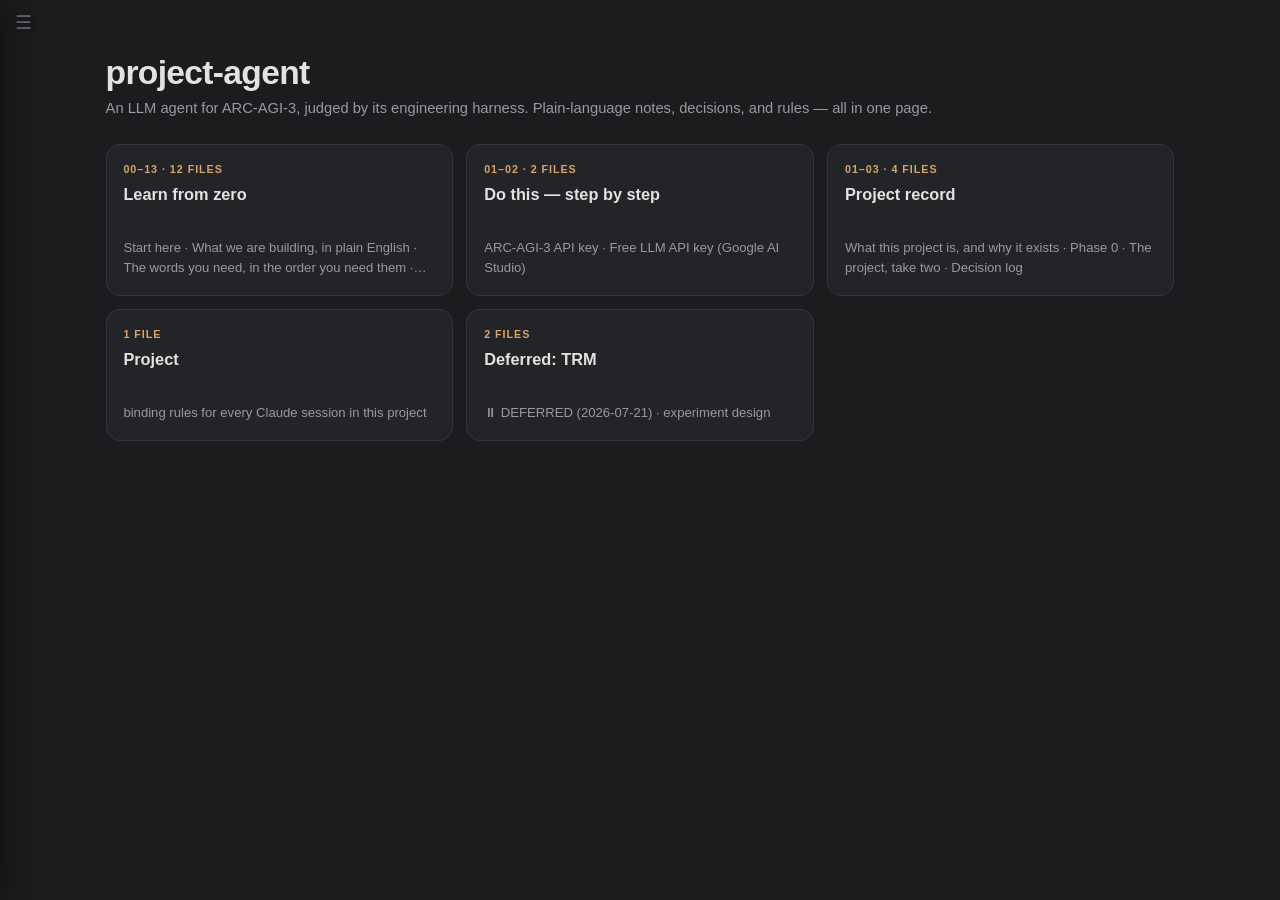
==== index.html @ 9b242efd "Study note 13 (capstone): the whole project as one interview answer The single note that tells the p" ====
<!DOCTYPE html>
<html lang="en" data-theme="dark">
<head>
<meta charset="utf-8">
<meta name="viewport" content="width=device-width, initial-scale=1">
<meta name="color-scheme" content="dark light">
<meta name="theme-color" id="tcMeta" content="#1b1c1e">
<title>project-agent — notes</title>
<style>
:root{
  --content-font: 18px;
  --content-width: 760px;
  --content-leading: 1.66;
  --ui-font: -apple-system,BlinkMacSystemFont,"Segoe UI",Roboto,Helvetica,Arial,sans-serif;
  --read-font: Georgia,"Iowan Old Style","Palatino Linotype",Palatino,"Times New Roman",serif;
}
html[data-theme="light"]{
  --bg:#fbfbf9; --bg-2:#f2f1ec; --panel:#ffffff; --text:#1d1d1f; --muted:#6b6b6f;
  --border:#e4e2db; --accent:#8a5a2b; --accent-soft:#f0e6da; --quote:#f6f3ec; --shadow:rgba(0,0,0,.08);
}
html[data-theme="dark"]{
  --bg:#1b1c1e; --bg-2:#232427; --panel:#202123; --text:#e3e2df; --muted:#9a9a9e;
  --border:#34353a; --accent:#d8a566; --accent-soft:#2c2a26; --quote:#26272a; --shadow:rgba(0,0,0,.4);
}
html[data-theme="sepia"]{   /* warm "paper" theme for easy night / long reading */
  --bg:#f3e7cf; --bg-2:#ece0c4; --panel:#f7eed9; --text:#46392a; --muted:#8c7a59;
  --border:#dccaa3; --accent:#9c5a25; --accent-soft:#ecdcbd; --quote:#efe4ca; --shadow:rgba(90,70,30,.14);
}
*{box-sizing:border-box}
[hidden]{display:none!important}   /* author display:flex must never beat the hidden attribute */
html{-webkit-text-size-adjust:100%;text-size-adjust:100%;-webkit-tap-highlight-color:transparent}
html,body{margin:0;height:100%}
/* App height: iOS Safari's 100vh INCLUDES the space its address bar / toolbar sit over, so a
   100vh shell is taller than what you can see and the text is clipped top and bottom. Ladder:
   100vh -> 100dvh where supported -> an exact pixel height measured by JS (works everywhere). */
:root{--app-h:100vh}
@supports (height:100dvh){:root{--app-h:100dvh}}
body{background:var(--bg);color:var(--text);font-family:var(--ui-font);
  display:flex;flex-direction:column;height:var(--app-h);overflow:hidden}

/* menu + home live in ONE fixed flex row, so the browser lays them out side by side and
   they can never overlap — whatever the safe-area inset, font size or device is. (They
   used to be two independently positioned buttons whose gap was a hardcoded 46px.) */
.navbtns{position:fixed;top:env(safe-area-inset-top);left:env(safe-area-inset-left);
  z-index:50;display:flex;align-items:center;gap:.25rem}
.hamburger,.homebtn{flex:0 0 auto;width:46px;height:46px;
  border:0;background:transparent;color:var(--muted);font-size:1.2rem;line-height:1;cursor:pointer;
  display:flex;align-items:center;justify-content:center;opacity:0;
  transition:opacity .25s;-webkit-tap-highlight-color:transparent;touch-action:manipulation;
  text-shadow:0 0 5px var(--bg),0 0 5px var(--bg),0 0 5px var(--bg)}
.homebtn{font-size:1.15rem}
.hamburger:hover,.hamburger:focus-visible,
.homebtn:hover,.homebtn:focus-visible{opacity:.85;outline:none}
.hamburger.hint,.homebtn.hint{opacity:.55}                   /* brief "I'm here" hint on load */
.homebtn[hidden]{display:none}
body:not(.sidebar-collapsed) .hamburger,
body:not(.sidebar-collapsed) .homebtn{opacity:0;pointer-events:none} /* hidden while drawer open */

.btn{-webkit-appearance:none;appearance:none;border:1px solid var(--border);background:var(--bg-2);color:var(--text);
  border-radius:8px;padding:.4rem .6rem;font-size:.85rem;cursor:pointer;line-height:1;touch-action:manipulation;
  display:inline-flex;align-items:center;justify-content:center;gap:.3rem;transition:background .15s,border-color .15s}
.btn:hover{border-color:var(--accent);background:var(--accent-soft)}
.btn.active{background:var(--accent);color:#fff;border-color:var(--accent)}

/* layout — the reading column is always full width; the menu is an overlay drawer (same on
   every device), so opening / closing it never reflows the text you are reading */
.shell{display:flex;flex:1;min-height:0;position:relative}
.scrim{position:fixed;inset:0;background:rgba(0,0,0,.45);z-index:60;opacity:0;visibility:hidden;
  transition:opacity .25s,visibility .25s}
body:not(.sidebar-collapsed) .scrim{opacity:1;visibility:visible}
.sidebar{position:fixed;top:0;left:0;bottom:0;z-index:70;width:min(340px,86vw);
  background:var(--bg-2);border-right:1px solid var(--border);box-shadow:4px 0 28px var(--shadow);
  overflow-y:auto;-webkit-overflow-scrolling:touch;padding:.4rem .65rem 2rem;
  transform:translateX(-100%);transition:transform .25s ease}
body:not(.sidebar-collapsed) .sidebar{transform:none}
.sidebar-head{display:flex;align-items:center;gap:.5rem;padding:.35rem .15rem .5rem;
  position:sticky;top:0;background:var(--bg-2);z-index:1}
.sidebar-head .brand{font-weight:700;font-size:1rem;flex:1;min-width:0;
  white-space:nowrap;overflow:hidden;text-overflow:ellipsis}
.closeSidebar{-webkit-appearance:none;appearance:none;border:0;background:transparent;color:var(--muted);
  font-size:1.5rem;line-height:1;cursor:pointer;padding:.05rem .4rem;border-radius:8px;touch-action:manipulation}
.closeSidebar:hover{color:var(--text);background:var(--accent-soft)}

/* reading-controls panel — every setting lives here, in the drawer */
.panel{display:flex;flex-direction:column;gap:.45rem;padding:.55rem;margin:.1rem 0 .7rem;
  border:1px solid var(--border);border-radius:11px;background:var(--panel)}
.panel-row{display:flex;align-items:center;gap:.5rem}
.panel-lbl{font-size:.82rem;color:var(--muted);flex:1;min-width:0}
.panel-row .btn{flex:0 0 auto}
.panel-row .wide{flex:1}
/* segmented controls (theme, body font) */
.seg{display:inline-flex;border:1px solid var(--border);border-radius:8px;overflow:hidden;background:var(--bg-2)}
.seg button{-webkit-appearance:none;appearance:none;border:0;background:transparent;color:var(--text);
  font-size:.8rem;padding:.4rem .55rem;cursor:pointer;line-height:1;min-height:34px;touch-action:manipulation}
.seg button + button{border-left:1px solid var(--border)}
.seg button.active{background:var(--accent);color:#fff}

/* sliders (text size, line spacing, width) */
.slider-row{display:flex;flex-direction:column;gap:.2rem;padding:.05rem 0}
.slider-row label{display:flex;justify-content:space-between;align-items:baseline;
  font-size:.82rem;color:var(--muted)}
.slider-row .val{color:var(--text);font-variant-numeric:tabular-nums;font-size:.8rem}
input[type=range]{-webkit-appearance:none;appearance:none;width:100%;height:28px;background:transparent;
  cursor:pointer;touch-action:manipulation}
input[type=range]:focus{outline:none}
input[type=range]::-webkit-slider-runnable-track{height:6px;border-radius:6px;background:var(--border)}
input[type=range]::-moz-range-track{height:6px;border-radius:6px;background:var(--border)}
input[type=range]::-webkit-slider-thumb{-webkit-appearance:none;appearance:none;width:20px;height:20px;
  border-radius:50%;background:var(--accent);border:2px solid var(--panel);margin-top:-7px;
  box-shadow:0 1px 3px var(--shadow)}
input[type=range]::-moz-range-thumb{width:20px;height:20px;border-radius:50%;background:var(--accent);
  border:2px solid var(--panel);box-shadow:0 1px 3px var(--shadow)}

/* brief visual feedback when an edge-tap turns the page */
.edge-flash{position:fixed;top:0;bottom:0;width:36px;z-index:55;pointer-events:none;opacity:0;
  transition:opacity .12s ease}
.edge-flash.show{opacity:.85}
.edge-flash.left{left:0;background:linear-gradient(to right,var(--accent-soft),transparent)}
.edge-flash.right{right:0;background:linear-gradient(to left,var(--accent-soft),transparent)}
.filter{width:100%;padding:.5rem .6rem;margin:.1rem 0 .6rem;border:1px solid var(--border);
  border-radius:8px;background:var(--panel);color:var(--text);font-size:16px;-webkit-appearance:none}
.built{font-size:.72rem;color:var(--muted);margin:1.2rem .2rem 0;font-variant-numeric:tabular-nums}
.group{margin-bottom:.25rem;border-radius:8px}
.group>summary{cursor:pointer;list-style:none;padding:.4rem .55rem;font-weight:600;font-size:.82rem;
  color:var(--muted);text-transform:uppercase;letter-spacing:.4px;border-radius:6px;
  display:flex;align-items:center;gap:.4rem}
.group>summary::-webkit-details-marker{display:none}
.group>summary:before{content:"▸";font-size:.7rem;transition:transform .15s}
.group[open]>summary:before{transform:rotate(90deg)}
.group>summary:hover{background:var(--accent-soft)}
.group-count{margin-left:auto;font-size:.7rem;background:var(--border);color:var(--muted);
  border-radius:10px;padding:.05rem .4rem}
.group-body{display:flex;flex-direction:column;gap:1px;padding:.1rem 0 .35rem}
.tab{display:flex;align-items:baseline;gap:.5rem;padding:.4rem .55rem;border-radius:7px;
  text-decoration:none;color:var(--text);font-size:.9rem;line-height:1.3}
.tab:hover{background:var(--accent-soft)}
.tab.active{background:var(--accent);color:#fff}
.tab.active .num{color:#fff;opacity:.85}
.tab .num{font-size:.72rem;color:var(--muted);min-width:1.6em;font-variant-numeric:tabular-nums;font-weight:600}
.tab-title{flex:1}

/* main / reading column */
.main{flex:1;min-width:0;overflow-y:auto;-webkit-overflow-scrolling:touch;scroll-behavior:smooth;
  overscroll-behavior:contain}
/* top padding clears the fixed hamburger / home / back row (46px) at every width */
.content{max-width:var(--content-width);margin:0 auto;
  padding:calc(3.4rem + env(safe-area-inset-top)) 1.6rem calc(6rem + env(safe-area-inset-bottom));
  font-family:var(--read-font);font-size:var(--content-font);line-height:var(--content-leading);color:var(--text);
  overflow-wrap:break-word}
body.full-width .content{max-width:none}     /* "Full width": fill the screen horizontally */
.doc{display:none}
.doc.active{display:block;animation:fade .2s ease}
@keyframes fade{from{opacity:0;transform:translateY(4px)}to{opacity:1;transform:none}}

/* typography inside the body */
.content h1{font-size:2em;line-height:1.15;margin:.1em 0 .2em;font-family:var(--ui-font);letter-spacing:-.015em}
.content h1 + p{font-size:1.16em;line-height:1.5;color:var(--muted);margin:.15em 0 1.5em}  /* the deck line */
.content h1 + p em{color:var(--muted);font-style:italic}
.content h2{font-size:1.42em;line-height:1.22;margin:2.5em 0 .6em;font-family:var(--ui-font);
  font-weight:700;letter-spacing:-.01em}
.content h2::before{content:"";display:block;width:46px;height:3px;border-radius:2px;
  background:var(--accent);margin:0 0 .75em}
.content h3{font-size:1.16em;margin:1.7em 0 .45em;font-family:var(--ui-font);font-weight:700;
  color:var(--accent);letter-spacing:-.005em}
.content p{margin:.75em 0}
.content a{color:var(--accent);text-decoration:none;border-bottom:1px solid var(--accent-soft)}
.content a:hover{border-bottom-color:var(--accent)}
.content blockquote{margin:1.5em 0;padding:.1em 0 .1em 1.25em;background:transparent;
  border-left:3px solid var(--accent);border-radius:0;font-size:1.14em;line-height:1.5;
  font-style:italic;color:var(--text)}
.content blockquote p{margin:.4em 0}
.content ul,.content ol{padding-left:1.4em;margin:.7em 0}
.content li{margin:.4em 0}
.content li>ul,.content li>ol{margin:.35em 0}
.content hr{border:0;border-top:1px solid var(--border);margin:1.6em 0}

/* inline parenthetical glosses — muted so the main sentence leads */
.content .gloss{color:var(--muted)}
.content blockquote .gloss,.content h1 + p .gloss{color:inherit;opacity:.7}

/* dynamic components: lead paragraph, key-line, callout boxes */
.content .lead{font-size:1.14em;line-height:1.55;color:var(--text);margin:.2em 0 1em}
.content .keyline{font-size:1.16em;font-weight:600;line-height:1.5;color:var(--text);
  border-left:3px solid var(--accent);padding:.05em 0 .05em .9em;margin:1.2em 0}
.content .callout{margin:1.3em 0;padding:.85em 1.05em .95em;border-radius:11px;
  border:1px solid var(--border);border-left-width:4px;background:var(--bg-2)}
.content .callout>:first-child{margin-top:0}
.content .callout>:last-child{margin-bottom:0}
.content .callout::before{display:block;font-family:var(--ui-font);font-size:.68rem;
  letter-spacing:.7px;text-transform:uppercase;font-weight:700;margin-bottom:.45em;opacity:.95}
.content .callout.key{border-left-color:var(--accent);background:var(--accent-soft)}
.content .callout.key::before{content:"Key idea";color:var(--accent)}
.content .callout.example{border-left-color:#5a86c4}
.content .callout.example::before{content:"Example";color:#5a86c4}
.content .callout.warn{border-left-color:#c4715a}
.content .callout.warn::before{content:"Careful";color:#c4715a}
.content .callout.note{border-left-color:var(--muted)}
.content .callout.note::before{content:"Aside";color:var(--muted)}

/* collapsible "words to use" drawer at the end of a file */
.content details.vocab{margin:1.8em 0 .5em;border:1px solid var(--border);border-radius:11px;
  background:var(--bg-2);overflow:hidden}
.content details.vocab>summary{cursor:pointer;list-style:none;font-family:var(--ui-font);
  font-weight:700;font-size:.95rem;color:var(--accent);padding:.8em 1em}
.content details.vocab>summary::-webkit-details-marker{display:none}
.content details.vocab>summary::before{content:"▸  ";font-size:.85em;color:var(--muted)}
.content details.vocab[open]>summary::before{content:"▾  "}
.content details.vocab[open]>summary{border-bottom:1px solid var(--border)}
.content details.vocab ul{padding:.6em 1.2em .8em 1.7em;margin:0}
.content details.vocab li{margin:.45em 0}
.content code{background:var(--bg-2);padding:.1em .35em;border-radius:5px;font-size:.9em}
.content strong{font-weight:700}
.content img{max-width:100%;height:auto}
.content table{display:block;max-width:100%;overflow-x:auto;border-collapse:collapse;font-size:.92em}
.content th,.content td{border:1px solid var(--border);padding:.35em .6em;text-align:left;vertical-align:top}
.content th{background:var(--bg-2)}
.wikilink{color:var(--accent);text-decoration:none;border-bottom:1px solid var(--accent-soft);cursor:pointer}
.wikilink:hover{border-bottom-color:var(--accent)}
.wikilink.missing{color:var(--muted);border-bottom:1px dotted var(--muted);cursor:help}

/* ---- home / section views + the way back out of a file ---- */
/* the way back — present but invisible while reading, exactly like the hamburger */
.backbtn{position:fixed;top:env(safe-area-inset-top);right:env(safe-area-inset-right);
  z-index:50;width:46px;height:46px;border:0;background:transparent;color:var(--muted);
  font-size:1.2rem;line-height:1;cursor:pointer;display:flex;align-items:center;
  justify-content:center;opacity:0;transition:opacity .25s;
  -webkit-tap-highlight-color:transparent;touch-action:manipulation;
  text-shadow:0 0 5px var(--bg),0 0 5px var(--bg),0 0 5px var(--bg)}
.backbtn:hover,.backbtn:focus-visible{opacity:.85;outline:none}
.backbtn.hint{opacity:.55}                                   /* brief "I'm here" hint on load */
.backbtn[hidden]{display:none}
body:not(.sidebar-collapsed) .backbtn{opacity:0;pointer-events:none}

/* the menu views are UI, not prose: own font, own (wider) measure */
.doc.nav-view{font-family:var(--ui-font)}
body.on-nav:not(.full-width) .content{max-width:min(1120px,100%)}
.nav-head{margin:0 0 1.6rem}
.content .home-h{font-size:2.1rem;line-height:1.12;margin:0 0 .3rem;font-family:var(--ui-font);
  font-weight:800;letter-spacing:-.02em}
.content .home-sub{color:var(--muted);font-size:.92rem;line-height:1.5;margin:0;
  font-variant-numeric:tabular-nums}

.cards{display:grid;grid-template-columns:repeat(auto-fill,minmax(258px,1fr));gap:.85rem}
.content a.card{display:flex;flex-direction:column;gap:.3rem;min-width:0;
  border:1px solid var(--border);border-radius:14px;background:var(--bg-2);
  padding:1rem 1.05rem 1.05rem;text-decoration:none;color:var(--text);
  transition:border-color .15s,background .15s,transform .12s,box-shadow .15s}
.content a.card:hover{border-color:var(--accent);background:var(--accent-soft);
  transform:translateY(-2px);box-shadow:0 8px 20px var(--shadow)}
.card-k{font-size:.67rem;font-weight:700;letter-spacing:.09em;text-transform:uppercase;
  color:var(--accent);font-variant-numeric:tabular-nums}
.card-t{font-weight:700;font-size:1.02rem;line-height:1.3;min-height:2.6em;  /* 2 lines = even cards */
  overflow-wrap:anywhere;
  display:-webkit-box;-webkit-line-clamp:2;-webkit-box-orient:vertical;overflow:hidden}
.card-p{color:var(--muted);font-size:.82rem;line-height:1.5;margin-top:auto;padding-top:.45rem;
  overflow-wrap:anywhere;
  display:-webkit-box;-webkit-line-clamp:2;-webkit-box-orient:vertical;overflow:hidden}

.content a.resume{display:flex;align-items:center;gap:.7rem;min-width:0;margin:0 0 1.5rem;
  padding:.8rem 1rem;border:1px solid var(--accent);border-radius:14px;background:var(--accent-soft);
  color:var(--text);text-decoration:none;font-size:.9rem;transition:background .15s,color .15s}
.content a.resume:hover{background:var(--accent);color:#fff}
.content a.resume:hover .resume-k,.content a.resume:hover .resume-t,
.content a.resume:hover .resume-go{color:#fff}
.resume-k{font-weight:700;color:var(--accent);flex:0 0 auto}
.resume-t{color:var(--muted);flex:1;min-width:0;overflow:hidden;text-overflow:ellipsis;white-space:nowrap}
.resume-go{color:var(--muted);flex:0 0 auto}

.seclist{display:flex;flex-direction:column;max-width:880px;border:1px solid var(--border);
  border-radius:14px;background:var(--bg-2);overflow:hidden}
.content .seclist a{display:flex;align-items:center;gap:.9rem;min-width:0;padding:.8rem 1rem;
  text-decoration:none;color:var(--text);border:0;border-bottom:1px solid var(--border);
  font-size:.95rem;line-height:1.4;transition:background .12s}
.content .seclist a:last-child{border-bottom:0}
.content .seclist a:hover{background:var(--accent-soft)}
.seclist .num{font-size:.75rem;color:var(--accent);min-width:2em;flex:0 0 auto;
  font-variant-numeric:tabular-nums;font-weight:700}
.seclist .st{flex:1;min-width:0}
.content .seclist a::after{content:"›";flex:0 0 auto;color:var(--muted);font-size:1.05rem;opacity:.5}
.content .seclist a:hover::after{color:var(--accent);opacity:1}

.crumb{display:flex;align-items:center;gap:.45rem;flex-wrap:wrap;font-family:var(--ui-font);
  font-size:.8rem;color:var(--muted);margin:0 0 1.4rem;padding-right:3.25rem} /* clear of the back button */
.content .crumb a{color:var(--muted);text-decoration:none;border-bottom:0}
.content .crumb a:hover{color:var(--accent)}
.crumb-sep{opacity:.5}
.crumb-here{color:var(--text);font-weight:600}

.pager{display:flex;gap:1rem;margin-top:3.2rem;padding-top:1.3rem;border-top:1px solid var(--border);
  font-family:var(--ui-font);font-size:.9rem}
.pager a{display:inline-flex;align-items:center;gap:.4rem;max-width:48%;color:var(--accent);
  text-decoration:none;border:1px solid var(--border);border-radius:9px;padding:.55rem .75rem;
  background:var(--bg-2);line-height:1.25}
.pager a:hover{border-color:var(--accent);background:var(--accent-soft)}
.pager a span{overflow:hidden;text-overflow:ellipsis;white-space:nowrap}
.pager .pager-next{margin-left:auto;text-align:right}
.pager-spacer{flex:1}
.empty{color:var(--muted);text-align:center;margin-top:4rem;font-family:var(--ui-font)}

/* ---- phones & small screens (the drawer is already an overlay on every device) ---- */
@media (max-width:680px){
  .btn{padding:.55rem .7rem;font-size:.95rem;min-height:42px}   /* bigger touch targets */
  .seg button{min-height:42px;padding:.5rem .6rem}
  input[type=range]{height:40px}
  input[type=range]::-webkit-slider-thumb{width:24px;height:24px;margin-top:-9px}
  input[type=range]::-moz-range-thumb{width:24px;height:24px}
  .closeSidebar{font-size:1.7rem;padding:.1rem .5rem}
  .tab{padding:.6rem .6rem}                          /* easier to tap */
  .group>summary{padding:.55rem .55rem}
  /* Give the text as much of the screen as the fixed corner buttons allow. Top clears the
     46px button row and nothing more; bottom is just breathing room + the home-bar inset.
     (Was 3.4rem / 4.5rem — ~70px of dead space on a phone screen.) */
  .content{padding:calc(3.05rem + env(safe-area-inset-top)) max(.9rem,env(safe-area-inset-right))
                   calc(1.6rem + env(safe-area-inset-bottom)) max(.9rem,env(safe-area-inset-left))}
  .cards{grid-template-columns:1fr;gap:.7rem}             /* one clean column on a phone */
  .content .home-h{font-size:1.7rem}
  .content a.card{padding:.9rem 1rem 1rem}
  .card-t{font-size:1.05rem;min-height:0}                 /* no filler line in a 1-col list */
  .card-p{font-size:.87rem;-webkit-line-clamp:3}
  .card-k{font-size:.7rem}
  .content .seclist a{padding:.95rem .9rem;font-size:1rem;gap:.75rem}
  .content a.resume{padding:.9rem 1rem;font-size:.95rem}
  .pager{flex-wrap:wrap;gap:.6rem}
  .pager a{max-width:100%;flex:1 1 100%}
  .pager .pager-next{margin-left:0;justify-content:flex-end}
  .content h2{margin-top:2em}                        /* less air between sections on a phone */
}

/* Touch devices have no hover, so buttons that only appear on hover are invisible forever
   after the load hint fades. Keep them faintly but permanently visible there instead —
   still out of the way while reading, but always findable. The drawer-open rule above
   still wins (higher specificity), so they stay hidden behind the scrim. */
@media (hover:none){
  .hamburger,.homebtn,.backbtn{opacity:.5}
}
</style>
</head>
<body class="sidebar-collapsed">
<div class="navbtns">
  <button class="hamburger" id="toggleSidebar" aria-label="Open menu" title="Menu">☰</button>
  <button class="homebtn" id="homeBtn" aria-label="Home" title="Home" hidden>⌂</button>
</div>
<button class="backbtn" id="backBtn" aria-label="Back" title="Back" hidden>←</button>

<div class="shell">
  <div class="scrim" id="scrim"></div>
  <nav class="sidebar" id="sidebar" aria-label="Menu and reading settings">
    <div class="sidebar-head">
      <span class="brand">project-agent</span>
      <button class="closeSidebar" id="closeSidebar" aria-label="Close menu" title="Close">×</button>
    </div>
    <div class="panel">
      <div class="panel-row">
        <span class="panel-lbl">Theme</span>
        <span class="seg" id="themeSeg">
          <button type="button" data-theme="dark" title="Dark">Dark</button>
          <button type="button" data-theme="light" title="Light">Light</button>
          <button type="button" data-theme="sepia" title="Warm / sepia">Sepia</button>
        </span>
      </div>
      <div class="panel-row">
        <span class="panel-lbl">Body font</span>
        <span class="seg" id="fontSeg">
          <button type="button" data-font="serif" title="Serif (Georgia)">Serif</button>
          <button type="button" data-font="sans" title="Sans-serif">Sans</button>
        </span>
      </div>
      <div class="slider-row">
        <label for="fontRange">Text size <span class="val" id="fontVal">19</span></label>
        <input type="range" id="fontRange" min="11" max="80" step="1" aria-label="Text size">
      </div>
      <div class="slider-row">
        <label for="leadRange">Line spacing <span class="val" id="leadVal">1.66</span></label>
        <input type="range" id="leadRange" min="1" max="4" step="0.05" aria-label="Line spacing">
      </div>
      <div class="slider-row">
        <label for="widthRange">Width <span class="val" id="widthVal">860</span></label>
        <input type="range" id="widthRange" min="340" max="3000" step="20" aria-label="Reading width">
      </div>
      <div class="panel-row">
        <button class="btn wide" id="widthFull" title="Fill the screen width">⇔ Full width</button>
        <button class="btn" id="resetReading" title="Reset font, size, spacing &amp; width">Reset</button>
      </div>
      <div class="panel-row">
        <span class="panel-lbl">Edge-tap pages</span>
        <button class="btn" id="edgeToggle" title="Tap the far left / right screen edge to turn pages">On</button>
      </div>
      <div class="panel-row">
        <span class="panel-lbl">On open</span>
        <span class="seg" id="startSeg">
          <button type="button" data-start="resume" title="Reopen where you left off">Resume</button>
          <button type="button" data-start="home" title="Always start on the home page">Home</button>
        </span>
      </div>
    </div>
    <input class="filter" id="filter" type="search" placeholder="Filter…" autocomplete="off">
    <a class="tab homelink" data-target="home" href="#home"><span class="num">⌂</span><span class="tab-title">Home</span></a>
    <details class="group" open><summary>Learn from zero<span class="group-count">12</span></summary>
<div class="group-body"><a class="tab" data-target="00-how-to-use-these-notes" href="#00-how-to-use-these-notes" title="Study 00 — Start here: how to use these notes"><span class="num">00</span><span class="tab-title">Start here: how to use these notes</span></a><a class="tab" data-target="01-what-we-are-building" href="#01-what-we-are-building" title="Study 01 — What we are building, in plain English"><span class="num">01</span><span class="tab-title">What we are building, in plain English</span></a><a class="tab" data-target="02-the-words-you-need" href="#02-the-words-you-need" title="Study 02 — The words you need, in the order you need them"><span class="num">02</span><span class="tab-title">The words you need, in the order you need them</span></a><a class="tab" data-target="03-what-an-llm-really-is" href="#03-what-an-llm-really-is" title="Study 03 — What an LLM really is: tokens and the context window"><span class="num">03</span><span class="tab-title">What an LLM really is: tokens and the context window</span></a><a class="tab" data-target="04-arc-agi-3-the-game" href="#04-arc-agi-3-the-game" title="Study 04 — ARC-AGI-3: the game our agent has to play"><span class="num">04</span><span class="tab-title">ARC-AGI-3: the game our agent has to play</span></a><a class="tab" data-target="05-the-agent-loop" href="#05-the-agent-loop" title="Study 05 — The agent loop, from first principles"><span class="num">05</span><span class="tab-title">The agent loop, from first principles</span></a><a class="tab" data-target="06-context-engineering" href="#06-context-engineering" title="Study 06 — Context engineering: choosing what the model gets to see"><span class="num">06</span><span class="tab-title">Context engineering: choosing what the model gets to see</span></a><a class="tab" data-target="07-baselines-and-controlled-experiments" href="#07-baselines-and-controlled-experiments" title="Study 07 — Baselines: how you know a change helped"><span class="num">07</span><span class="tab-title">Baselines: how you know a change helped</span></a><a class="tab" data-target="08-evals" href="#08-evals" title="Study 08 — Evals: making the comparison a habit instead of an event"><span class="num">08</span><span class="tab-title">Evals: making the comparison a habit instead of an event</span></a><a class="tab" data-target="09-exploration-and-the-signal-that-cannot-exist" href="#09-exploration-and-the-signal-that-cannot-exist" title="Study 09 — Exploration: why the agent got stuck, and the signal that cannot exist"><span class="num">09</span><span class="tab-title">Exploration: why the agent got stuck, and the signal that cannot exist</span></a><a class="tab" data-target="12-budgets-tokens-cost-latency" href="#12-budgets-tokens-cost-latency" title="Study 12 — Budgets: tokens, cost, and time"><span class="num">12</span><span class="tab-title">Budgets: tokens, cost, and time</span></a><a class="tab" data-target="13-the-interview-story" href="#13-the-interview-story" title="Study 13 — The interview story: the whole project as one answer"><span class="num">13</span><span class="tab-title">The interview story: the whole project as one answer</span></a></div></details>
<details class="group" open><summary>Do this — step by step<span class="group-count">2</span></summary>
<div class="group-body"><a class="tab" data-target="01-get-your-arc-api-key" href="#01-get-your-arc-api-key" title="How-to 01 — ARC-AGI-3 API key"><span class="num">01</span><span class="tab-title">ARC-AGI-3 API key</span></a><a class="tab" data-target="02-get-a-free-llm-api-key" href="#02-get-a-free-llm-api-key" title="How-to 02 — Free LLM API key (Google AI Studio)"><span class="num">02</span><span class="tab-title">Free LLM API key (Google AI Studio)</span></a></div></details>
<details class="group" open><summary>Project record<span class="group-count">4</span></summary>
<div class="group-body"><a class="tab" data-target="01-project-definition" href="#01-project-definition" title="Study note 1 — What this project is, and why it exists"><span class="num">01</span><span class="tab-title">What this project is, and why it exists</span></a><a class="tab" data-target="02-phase0-verification" href="#02-phase0-verification" title="Study note 2 — Phase 0: checking the ground before building on it"><span class="num">02</span><span class="tab-title">Phase 0: checking the ground before building on it</span></a><a class="tab" data-target="03-agent-harness-spec" href="#03-agent-harness-spec" title="Study note 3 — The project, take two: an agent you can trust, on ARC-AGI-3"><span class="num">03</span><span class="tab-title">The project, take two: an agent you can trust, on ARC-AGI-3</span></a><a class="tab" data-target="decisions" href="#decisions" title="Decision log"><span class="tab-title">Decision log</span></a></div></details>
<details class="group" open><summary>Project<span class="group-count">1</span></summary>
<div class="group-body"><a class="tab" data-target="claude" href="#claude" title="CLAUDE.md — binding rules for every Claude session in this project"><span class="tab-title">binding rules for every Claude session in this project</span></a></div></details>
<details class="group" open><summary>Deferred: TRM<span class="group-count">2</span></summary>
<div class="group-body"><a class="tab" data-target="readme" href="#readme" title="TRM reproduction on free Kaggle GPUs — ⏸ DEFERRED (2026-07-21)"><span class="tab-title">⏸ DEFERRED (2026-07-21)</span></a><a class="tab" data-target="ablation-plan" href="#ablation-plan" title="The recursion-depth ablation — experiment design"><span class="tab-title">experiment design</span></a></div></details>
    <p class="built">Built 2026-07-27 · rebuild: <code>py build_site.py</code></p>
  </nav>
  <main class="main" id="main">
    <div class="content" id="content">
      <article class="doc nav-view" id="doc-home" data-tabid="home"><header class="nav-head"><h1 class="home-h">project-agent</h1><p class="home-sub">An LLM agent for ARC-AGI-3, judged by its engineering harness. Plain-language notes, decisions, and rules — all in one page.</p></header><a class="resume" id="homeResume" href="#" hidden><span class="resume-k">Continue reading</span><span class="resume-t" id="homeResumeTitle"></span><span class="resume-go">→</span></a><div class="cards"><a class="card" data-target="sec-0" href="#sec-0"><span class="card-k">00–13 · 12 files</span><span class="card-t">Learn from zero</span><span class="card-p">Start here · What we are building, in plain English · The words you need, in the order you need them · What an LLM really is</span></a><a class="card" data-target="sec-1" href="#sec-1"><span class="card-k">01–02 · 2 files</span><span class="card-t">Do this — step by step</span><span class="card-p">ARC-AGI-3 API key · Free LLM API key (Google AI Studio)</span></a><a class="card" data-target="sec-2" href="#sec-2"><span class="card-k">01–03 · 4 files</span><span class="card-t">Project record</span><span class="card-p">What this project is, and why it exists · Phase 0 · The project, take two · Decision log</span></a><a class="card" data-target="sec-3" href="#sec-3"><span class="card-k">1 file</span><span class="card-t">Project</span><span class="card-p">binding rules for every Claude session in this project</span></a><a class="card" data-target="sec-4" href="#sec-4"><span class="card-k">2 files</span><span class="card-t">Deferred: TRM</span><span class="card-p">⏸ DEFERRED (2026-07-21) · experiment design</span></a></div></article>
<article class="doc nav-view" id="doc-sec-0" data-tabid="sec-0"><nav class="crumb"><a data-target="home" href="#home">⌂ Home</a><span class="crumb-sep">›</span><span class="crumb-here">Learn from zero</span></nav><header class="nav-head"><h1 class="home-h">Learn from zero</h1><p class="home-sub">00–13 · 12 files</p></header><div class="seclist"><a data-target="00-how-to-use-these-notes" href="#00-how-to-use-these-notes" title="Study 00 — Start here: how to use these notes"><span class="num">00</span><span class="st">Start here: how to use these notes</span></a><a data-target="01-what-we-are-building" href="#01-what-we-are-building" title="Study 01 — What we are building, in plain English"><span class="num">01</span><span class="st">What we are building, in plain English</span></a><a data-target="02-the-words-you-need" href="#02-the-words-you-need" title="Study 02 — The words you need, in the order you need them"><span class="num">02</span><span class="st">The words you need, in the order you need them</span></a><a data-target="03-what-an-llm-really-is" href="#03-what-an-llm-really-is" title="Study 03 — What an LLM really is: tokens and the context window"><span class="num">03</span><span class="st">What an LLM really is: tokens and the context window</span></a><a data-target="04-arc-agi-3-the-game" href="#04-arc-agi-3-the-game" title="Study 04 — ARC-AGI-3: the game our agent has to play"><span class="num">04</span><span class="st">ARC-AGI-3: the game our agent has to play</span></a><a data-target="05-the-agent-loop" href="#05-the-agent-loop" title="Study 05 — The agent loop, from first principles"><span class="num">05</span><span class="st">The agent loop, from first principles</span></a><a data-target="06-context-engineering" href="#06-context-engineering" title="Study 06 — Context engineering: choosing what the model gets to see"><span class="num">06</span><span class="st">Context engineering: choosing what the model gets to see</span></a><a data-target="07-baselines-and-controlled-experiments" href="#07-baselines-and-controlled-experiments" title="Study 07 — Baselines: how you know a change helped"><span class="num">07</span><span class="st">Baselines: how you know a change helped</span></a><a data-target="08-evals" href="#08-evals" title="Study 08 — Evals: making the comparison a habit instead of an event"><span class="num">08</span><span class="st">Evals: making the comparison a habit instead of an event</span></a><a data-target="09-exploration-and-the-signal-that-cannot-exist" href="#09-exploration-and-the-signal-that-cannot-exist" title="Study 09 — Exploration: why the agent got stuck, and the signal that cannot exist"><span class="num">09</span><span class="st">Exploration: why the agent got stuck, and the signal that cannot exist</span></a><a data-target="12-budgets-tokens-cost-latency" href="#12-budgets-tokens-cost-latency" title="Study 12 — Budgets: tokens, cost, and time"><span class="num">12</span><span class="st">Budgets: tokens, cost, and time</span></a><a data-target="13-the-interview-story" href="#13-the-interview-story" title="Study 13 — The interview story: the whole project as one answer"><span class="num">13</span><span class="st">The interview story: the whole project as one answer</span></a></div></article>
<article class="doc nav-view" id="doc-sec-1" data-tabid="sec-1"><nav class="crumb"><a data-target="home" href="#home">⌂ Home</a><span class="crumb-sep">›</span><span class="crumb-here">Do this — step by step</span></nav><header class="nav-head"><h1 class="home-h">Do this — step by step</h1><p class="home-sub">01–02 · 2 files</p></header><div class="seclist"><a data-target="01-get-your-arc-api-key" href="#01-get-your-arc-api-key" title="How-to 01 — ARC-AGI-3 API key"><span class="num">01</span><span class="st">ARC-AGI-3 API key</span></a><a data-target="02-get-a-free-llm-api-key" href="#02-get-a-free-llm-api-key" title="How-to 02 — Free LLM API key (Google AI Studio)"><span class="num">02</span><span class="st">Free LLM API key (Google AI Studio)</span></a></div></article>
<article class="doc nav-view" id="doc-sec-2" data-tabid="sec-2"><nav class="crumb"><a data-target="home" href="#home">⌂ Home</a><span class="crumb-sep">›</span><span class="crumb-here">Project record</span></nav><header class="nav-head"><h1 class="home-h">Project record</h1><p class="home-sub">01–03 · 4 files</p></header><div class="seclist"><a data-target="01-project-definition" href="#01-project-definition" title="Study note 1 — What this project is, and why it exists"><span class="num">01</span><span class="st">What this project is, and why it exists</span></a><a data-target="02-phase0-verification" href="#02-phase0-verification" title="Study note 2 — Phase 0: checking the ground before building on it"><span class="num">02</span><span class="st">Phase 0: checking the ground before building on it</span></a><a data-target="03-agent-harness-spec" href="#03-agent-harness-spec" title="Study note 3 — The project, take two: an agent you can trust, on ARC-AGI-3"><span class="num">03</span><span class="st">The project, take two: an agent you can trust, on ARC-AGI-3</span></a><a data-target="decisions" href="#decisions" title="Decision log"><span class="num"></span><span class="st">Decision log</span></a></div></article>
<article class="doc nav-view" id="doc-sec-3" data-tabid="sec-3"><nav class="crumb"><a data-target="home" href="#home">⌂ Home</a><span class="crumb-sep">›</span><span class="crumb-here">Project</span></nav><header class="nav-head"><h1 class="home-h">Project</h1><p class="home-sub">1 file</p></header><div class="seclist"><a data-target="claude" href="#claude" title="CLAUDE.md — binding rules for every Claude session in this project"><span class="num"></span><span class="st">binding rules for every Claude session in this project</span></a></div></article>
<article class="doc nav-view" id="doc-sec-4" data-tabid="sec-4"><nav class="crumb"><a data-target="home" href="#home">⌂ Home</a><span class="crumb-sep">›</span><span class="crumb-here">Deferred: TRM</span></nav><header class="nav-head"><h1 class="home-h">Deferred: TRM</h1><p class="home-sub">2 files</p></header><div class="seclist"><a data-target="readme" href="#readme" title="TRM reproduction on free Kaggle GPUs — ⏸ DEFERRED (2026-07-21)"><span class="num"></span><span class="st">⏸ DEFERRED (2026-07-21)</span></a><a data-target="ablation-plan" href="#ablation-plan" title="The recursion-depth ablation — experiment design"><span class="num"></span><span class="st">experiment design</span></a></div></article>
<article class="doc" id="doc-00-how-to-use-these-notes" data-tabid="00-how-to-use-these-notes"><nav class="crumb"><a data-target="home" href="#home">⌂ Home</a><span class="crumb-sep">›</span><a data-target="sec-0" href="#sec-0">Learn from zero</a></nav><h1>Study 00 — Start here: how to use these notes</h1>
<p><em>Written 2026-07-22. This is the front door. Read this one first, then read the rest in
number order. Nothing here assumes you know anything about AI, agents, or LLMs.</em></p>
<blockquote>
<p><strong>You are here:</strong> the beginning.
<strong>Assumes you read:</strong> nothing.
<strong>After this you can:</strong> say what this course is, how it is ordered, and where to
start when you have 20 free minutes.</p>
</blockquote>
<hr />
<h2>Why these notes exist</h2>
<p>You are building a portfolio project to get an AI-engineering job. Claude writes the
code. <strong>You own the understanding.</strong> In an interview nobody will ask you to type code
on the spot — they will ask you to <em>explain</em>: what you built, why you built it that
way, how you know it works, what broke, and what you would do differently.</p>
<p>So the code and the notes are two halves of one thing. The code is the proof. These
notes are the words.</p>
<div class="callout key">
<p>These notes are a <strong>course</strong>, not a reference pile. They are meant to be read
<strong>in number order</strong>, once each, top to bottom. Each note is written assuming you have
read the ones before it — and assuming you have read <em>nothing else</em>.</p>
</div>
<hr />
<h2>The one rule that shapes everything here</h2>
<p>Every note follows the same shape, because you told me the thing that kills learning
is a jump — a moment where a word or an idea shows up that was never explained, and you
quietly fall off (lose the thread) and stop understanding the rest.</p>
<p>So there is a hard rule now, written into this project's <code>CLAUDE.md</code> so every future
session obeys it:</p>
<blockquote>
<p><strong>No forward references.</strong> A note may only use a word that an earlier note already
explained, or that this note explains right there on the spot.</p>
</blockquote>
<p>That is why the early notes look "too basic". They are supposed to. The basics are the
floor everything else stands on, and if the floor has a hole, the rest collapses.</p>
<hr />
<h2>How each note is built</h2>
<p>Every study note has the same five parts, always in the same place:</p>
<table>
<thead>
<tr>
<th>Part</th>
<th>What it does</th>
</tr>
</thead>
<tbody>
<tr>
<td><strong>You are here</strong></td>
<td>Where this note sits in the ladder</td>
</tr>
<tr>
<td><strong>Assumes you read</strong></td>
<td>Which earlier notes it stands on</td>
</tr>
<tr>
<td><strong>After this you can</strong></td>
<td>The exact thing you'll be able to <em>say</em> when you finish</td>
</tr>
<tr>
<td>The body</td>
<td>The teaching — plain words, one idea at a time, with real examples</td>
</tr>
<tr>
<td><strong>Say it in an interview</strong></td>
<td>Lines you can actually speak out loud, plus the follow-up questions an interviewer would ask and how to answer them</td>
</tr>
</tbody>
</table>
<p>Two more habits you'll see throughout:</p>
<ul>
<li><strong>Hard words get a short meaning in brackets right after them</strong> — like <em>ambiguous
  (can be read in more than one way)</em>. Once per note, at first appearance. If a word
  ever appears bare and you don't know it, that is a bug in the note. Tell me and I
  fix it.</li>
<li><strong>Every abstract idea gets something concrete</strong> — a picture, a number, a real case —
  so you feel what it is <em>for</em>, not just what it means.</li>
</ul>
<hr />
<h2>The ladder — what you will read, in order</h2>
<p>The notes marked <strong>✅ written</strong> exist now. The rest get written as we build the thing
they describe, because a note about a part we haven't built yet would be guesswork, and
this project does not do guesswork.</p>
<h3>Part 1 — The ground (read these first)</h3>
<table>
<thead>
<tr>
<th>#</th>
<th>Note</th>
<th>What it gives you</th>
</tr>
</thead>
<tbody>
<tr>
<td>00</td>
<td><strong>How to use these notes</strong> ✅</td>
<td>you are reading it</td>
</tr>
<tr>
<td>01</td>
<td><strong>What we are building, in plain English</strong> ✅</td>
<td>the whole project in words your non-technical friend would follow</td>
</tr>
<tr>
<td>02</td>
<td><strong>The words you need, in the order you need them</strong> ✅</td>
<td>every technical term in this project, defined, in dependency order</td>
</tr>
<tr>
<td>03</td>
<td><strong>What an LLM really is</strong> ✅</td>
<td>tokens, context window, prompt — the <em>physics</em> of everything we build</td>
</tr>
<tr>
<td>04</td>
<td><strong>ARC-AGI-3: the game our agent has to play</strong> ✅</td>
<td>the benchmark, the grid, the 8 actions, the scorecard</td>
</tr>
<tr>
<td>05</td>
<td><strong>The agent loop</strong> ✅</td>
<td>what an "agent" actually is, from first principles, with real code</td>
</tr>
</tbody>
</table>
<h3>Part 2 — The engineering (written as we build each one)</h3>
<table>
<thead>
<tr>
<th>#</th>
<th>Note</th>
<th>What it will give you</th>
</tr>
</thead>
<tbody>
<tr>
<td>06</td>
<td><strong>Context engineering</strong> ✅</td>
<td>choosing what the model gets to see each step, and why that is the job</td>
</tr>
<tr>
<td>07</td>
<td><strong>Baselines</strong> ✅</td>
<td>how you <em>know</em> a change helped, instead of believing it did — with the run where the fix worked and the score still didn't move</td>
</tr>
<tr>
<td>08</td>
<td><strong>Evals</strong> ✅</td>
<td>turning one-off comparisons into a suite that runs on every change — and the metric I built, ran, and found was measuring nothing</td>
</tr>
<tr>
<td>09</td>
<td><strong>Exploration</strong> ✅</td>
<td>why the agent got stuck, and the progress signal I proved could not exist before I built it</td>
</tr>
<tr>
<td>10</td>
<td>Traces and observability</td>
<td>answering "why did it do that?" with receipts</td>
</tr>
<tr>
<td>11</td>
<td>Memory and retrieval</td>
<td>short-term vs long-term memory, embeddings, and the honest version of RAG</td>
</tr>
<tr>
<td>12</td>
<td><strong>Budgets: tokens, cost, latency</strong> ✅</td>
<td>the three budgets you actually spend on a free tier, and why the fastest model on paper was the wrong one</td>
</tr>
<tr>
<td>13</td>
<td><strong>The interview story</strong> ✅</td>
<td>the whole project as a 3-minute answer, with the hard follow-ups</td>
</tr>
</tbody>
</table>
<p>Note 12 is written <strong>out of build-order</strong> on purpose: it stands only on notes you have already
read (03, 06, 08, 09) and needs nothing from 10 or 11, so it is ready now while those two wait
for the parts they describe to be built. When you reach the gap at 10–11, skip to 12.</p>
<p>Alongside the course there are two other kinds of file in this repo, and it helps to
know what they are so you don't confuse them with teaching:</p>
<ul>
<li><strong>Project record</strong> (<code>notes/01</code>, <code>02</code>, <code>03</code>, and <code>DECISIONS.md</code>) — the log of what we
  decided and why, written as we went. Useful later; not a course.</li>
<li><strong>How-to walkthroughs</strong> (<code>notes/howto/</code>) — click-by-click instructions for the things
  <em>you</em> have to do yourself, like getting an API key.</li>
</ul>
<hr />
<h2>How to actually read this</h2>
<ol>
<li><strong>In order.</strong> 00 → 01 → 02 → 03 → 04 → 05 → 06 → 07 → 08 → 09, then jump to <strong>12 → 13</strong> (10 and
   11 are not written yet — see the note under the ladder above). Don't skip ahead; the ladder
   only works as a ladder.</li>
<li><strong>One note per sitting.</strong> Each is a 10–20 minute read. Finishing one and stopping
   beats skimming three.</li>
<li><strong>Read the "Say it in an interview" section out loud.</strong> Silently reading a sentence
   and <em>saying</em> it are different skills, and only one of them is the one being tested.</li>
<li><strong>When something doesn't land, say so.</strong> "Note 03, the part about the context
   window, didn't click" is the most useful sentence you can send me. The note gets
   rewritten, not patched with an explanation in chat that you'll lose.</li>
</ol>
<div class="callout warn">
<p>The one thing that will not work: reading these notes once, nodding, and assuming it
stuck. Understanding you can't <em>speak</em> isn't understanding yet — it's recognition
(you know it when you see it). The "Say it in an interview" sections exist to turn one
into the other.</p>
</div>
<hr />
<h2>Say it in an interview</h2>
<p>You will not be asked about your study notes. But you will be asked <em>"how did you
learn this?"</em>, and this is a genuinely good answer:</p>
<blockquote>
<p>"I came from data science, so the whole LLM and agent stack was new to me. I built
the project and a written course alongside it — every component I built, I wrote a
plain-language note explaining what it is and why it's there, in an order where
nothing is used before it's defined. It forced me to notice when I was cargo-culting
[copying a pattern without understanding it] rather than understanding. The notes are
in the repo."</p>
</blockquote>
<p><strong>Follow-up an interviewer might ask:</strong> <em>"Isn't that just documentation?"</em></p>
<blockquote>
<p>"Documentation describes what the code does. This explains why the design is what it
is — the decisions, the alternatives I rejected, and the evidence. There's a separate
decision log with dates for exactly that reason."</p>
</blockquote>
<hr />
<p><strong>Next:</strong> <a href="#01-what-we-are-building" class="wikilink" data-target="01-what-we-are-building">Study 01 — What we are building, in plain English</a></p><nav class="pager"><span class="pager-spacer"></span><a class="pager-next" data-target="01-what-we-are-building" href="#01-what-we-are-building" title="Study 01 — What we are building, in plain English"><span>What we are building, in plain English</span> →</a></nav></article>
<article class="doc" id="doc-01-what-we-are-building" data-tabid="01-what-we-are-building"><nav class="crumb"><a data-target="home" href="#home">⌂ Home</a><span class="crumb-sep">›</span><a data-target="sec-0" href="#sec-0">Learn from zero</a></nav><h1>Study 01 — What we are building, in plain English</h1>
<p><em>Written 2026-07-22. No jargon in this note that isn't explained on the spot. If you
read only one note before an interview, read this one — then note 11 when it exists.</em></p>
<blockquote>
<p><strong>You are here:</strong> rung 1 of the ladder.
<strong>Assumes you read:</strong> <a href="#00-how-to-use-these-notes" class="wikilink" data-target="00-how-to-use-these-notes">Study 00</a>.
<strong>After this you can:</strong> explain the whole project to someone in two minutes, say why
we chose it, and name the six things it is meant to prove about you.</p>
</blockquote>
<hr />
<h2>The two-sentence version</h2>
<p>We are building a <strong>computer program that plays puzzle-games it has never seen, with
no instructions, by figuring out the rules through trial and error</strong> — and it does the
figuring-out by asking an AI language model (the same kind of AI as ChatGPT) what to
try next.</p>
<p>The program is only half the project. The other half — the half that actually gets you
hired — is all the <strong>engineering around it</strong>: the machinery that measures whether it's
getting better, records why it did what it did, catches it when it breaks, and keeps it
inside a cost budget.</p>
<div class="callout key">
<p>The score is not the point. <strong>The harness is the point.</strong> ("Harness" = all the
supporting machinery built around a thing to make it measurable, debuggable and
trustworthy — like the test rig around an engine, not the engine.) A stranger should be
able to open our repository, run one command, and reproduce every number we claim.</p>
</div>
<hr />
<h2>Part 1 — The game</h2>
<p>There is a competition called <strong>ARC-AGI-3</strong>. It is run by the ARC Prize Foundation, and
it exists to test one specific thing that today's AI is bad at.</p>
<p>Here is the setup. You are dropped into a small video-game. Nobody tells you:</p>
<ul>
<li>what the goal is,</li>
<li>what the buttons do,</li>
<li>what the shapes on screen mean,</li>
<li>or even whether you're winning.</li>
</ul>
<p>You get a grid of coloured squares on screen, and eight buttons. That's it. You press a
button, the screen changes, and from that change you have to <em>infer</em> (work out from
evidence) what just happened. Press more buttons, watch more changes, slowly build a
theory of the world — "ah, button 3 moves the blue block right" — then use that theory
to reach a goal you also had to figure out for yourself.</p>
<p><strong>Humans do this easily.</strong> Drop a person into an unfamiliar game and they'll be poking
around productively within a minute, because they bring a lifetime of intuition
(instant understanding without reasoning it out) about objects, goals, cause and effect.
Measured on these games, humans score 100%.</p>
<p><strong>AI is dramatically worse at it.</strong> As of our last check on 2026-07-21, the best
frontier model [the most advanced publicly available AI models] scored around 7.8% on
this benchmark. That number was near-zero a few months earlier, so it's climbing fast —
but the gap to 100% is still enormous.</p>
<div class="callout note">
<p>Why such a gap? Because the AI's usual advantage is gone. A language model is
extraordinary at things it has seen written down somewhere before. ARC games are
deliberately built so that memory doesn't help — every game has fresh rules. What's
left is the thing being measured: <strong>can you learn a brand-new rule from scratch, on the
spot, from a handful of observations?</strong> That skill has a name in this field —
<em>fluid intelligence</em> — and it's the closest thing we have to a measurable stand-in for
general intelligence.</p>
</div>
<h3>What the screen actually is</h3>
<p>Concretely, and verified from the official toolkit installed on your laptop today: the
game sends back a <strong>frame</strong> — a 64×64 grid where each square holds a number, and each
number means a colour. Think of it as a very low-resolution picture, described as a
table of numbers instead of pixels.</p>
<p>The agent can send back exactly <strong>eight</strong> things: a RESET (start over), six plain
button-presses, and one "click at position (x, y)" — where x and y are each between 0
and 63, i.e. anywhere on the grid.</p>
<p>That's the entire conversation with the world: <em>numbers in, one button out, repeat.</em></p>
<hr />
<h2>Part 2 — The player</h2>
<p>Our program plays those games. And the way it decides what to press is by asking a
<strong>large language model</strong> — an AI trained on enormous amounts of text, the technology
behind ChatGPT, Claude and Gemini. (Note 03 opens this up properly. For now: a thing
you send text to, and it sends text back.)</p>
<p>Roughly, each turn goes like this:</p>
<ol>
<li>Look at the current grid.</li>
<li>Turn it into text the model can read, along with a summary of what we've learned so
   far and what we've already tried.</li>
<li>Ask the model: <em>given all this, what should we press next, and why?</em></li>
<li>Press it.</li>
<li>See what changed. Update what we believe about the world.</li>
<li>Repeat.</li>
</ol>
<p>That cycle — <strong>look, decide, act, learn</strong> — is called an <strong>agent loop</strong>, and a program
built around one is called an <strong>agent</strong>. That is the whole meaning of the word. It is
not a mystical thing; it is a loop with a language model inside the "decide" step.
(Note 05 builds it properly, with real code.)</p>
<div class="callout example">
<p>Make it concrete. Turn 1, our agent presses ACTION3 at random. The grid changes: a
blue square that was at row 10 is now at row 11. Turn 2, the model is told exactly
that, and it now has a hypothesis (a proposed explanation, not yet proven): <em>"ACTION3
probably moves the blue thing down."</em> Turn 3, it tests the hypothesis by pressing
ACTION3 again and checking whether the blue square moves down once more. If it does,
that belief gets stronger and goes into memory. If it doesn't, the belief was wrong and
gets thrown out.</p>
<p>That is not fancy AI. That is the scientific method, running in a loop, with a language
model proposing the hypotheses.</p>
</div>
<h3>One important thing we are deliberately <em>not</em> doing</h3>
<p>The competition has a prize track, run on the Kaggle platform, and in that track your
program is judged <strong>with the internet switched off</strong>. No internet means no calling an
AI model over the network — so prize-eligible agents can't use language models at all.</p>
<p>We checked this and made a deliberate choice, recorded in the project's decision log on
2026-07-21: <strong>we are not chasing the prize.</strong> We target the public leaderboard, where
internet is allowed and language models are the normal approach.</p>
<p>Why that's the right call for you: the prize track would have taught you how to write
clever search code. The public track teaches you the stack that job interviews actually
probe — language models, prompts, context, evaluation, tracing, cost control. You are
building a portfolio, not entering a lottery.</p>
<div class="callout warn">
<p>This is worth rehearsing, because it's exactly the kind of thing an interviewer pokes
at: <em>"there was prize money and you skipped it?"</em> The answer is a design decision with
a reason, not an excuse. Say it as one: <strong>"the prize track forbids internet access at
evaluation time, which forbids LLM APIs. I optimised for learning the LLM engineering
stack, not for lottery odds against funded teams."</strong></p>
</div>
<hr />
<h2>Part 3 — The harness (this is the actual project)</h2>
<p>Anyone can write a loop that calls a language model. That takes an afternoon. What
separates a hobby script from engineering is everything wrapped around it — and that
wrapping is what we're really building.</p>
<p>Six pieces, and each one maps to a thing interviews ask about:</p>
<p><strong>1. The loop, built by hand.</strong> We write the observe → decide → act cycle ourselves
instead of importing a framework that hides it. You cannot explain in an interview what
you never wrote. → note 05.</p>
<p><strong>2. Context engineering.</strong> The model can only see what we put in front of it, and
there is a hard limit on how much that can be (note 03 explains why). Every turn we
choose: which parts of the grid, how much history, which past lessons, in what order.
That choosing <em>is</em> the job. It's the difference between an agent that works and one
that flails. → note 06.</p>
<p><strong>3. Evals.</strong> Short for <em>evaluations</em>. A fixed set of games, a fixed set of measurements
— score, how many actions until first real progress, how many tokens spent — that we
re-run after every single change. So "did that prompt tweak help?" is answered with a
number instead of a feeling. This is the single most important discipline in the whole
project, and the one most beginner projects don't have. → note 07.</p>
<p><strong>4. Traces.</strong> Every decision the agent makes gets written down: exactly what the model
was shown, exactly what it replied, how long it took, how much it cost. When the agent
does something stupid, we can open the record and see <em>why</em>, instead of guessing. →
note 08.</p>
<p><strong>5. Memory and retrieval.</strong> The agent plays hundreds of turns. It can't hold all of
that in front of the model at once. So it needs a way to store what it learned and pull
back the relevant bits later — which is the same set of ideas behind "RAG", the
retrieval technique interviewers love asking about, except here it's over the agent's
own experience rather than a folder of PDFs. → note 09.</p>
<p><strong>6. Budget engineering.</strong> Every call to a model costs money and time. We give the agent
a spending limit per game, cache (save and re-use) repeated work, and try a cheap model
first before escalating to an expensive one. Then we show the curve: how score changes
as budget changes. → note 10.</p>
<div class="callout key">
<p>Read those six again and notice: <strong>only #1 is about the agent.</strong> The other five are
about <em>knowing whether the agent works</em>. That ratio is the thesis of this project, and
it is what an experienced engineer will recognise instantly as the real work.</p>
</div>
<hr />
<h2>Why this project and not something easier</h2>
<p>You could have built a chatbot over your documents. Most portfolios do. Three reasons
we didn't, recorded in the decision log:</p>
<p><strong>It doesn't blend in.</strong> Reviewers see the same document-chatbot dozens of times. An
agent that plays unknown games is remembered — and, more usefully, it <em>invites the
questions you've prepared for</em>, instead of "so, which vector database?"</p>
<p><strong>It has a real, honest, hard problem.</strong> A chatbot over your own PDFs works on the first
try, so there's nothing to measure and nothing to say. On ARC, your first agent will
score zero, and everything interesting — the evals, the failure analysis, the fixes —
comes from climbing off zero. <strong>Difficulty is the raw material the story is made from.</strong></p>
<p><strong>It points where you want to go.</strong> Your long-term interest is general intelligence, and
this benchmark exists to measure exactly the gap between what today's models can do and
what general intelligence would need. The portfolio piece and the direction you actually
care about are the same object.</p>
<p>And one honest constraint on top: <strong>free tiers only, no GPU training, must run on a
Windows laptop.</strong> No paid APIs, no rented servers. That's not a limitation we're
apologising for — it's part of the engineering story. Building something that works
inside a hard budget is a skill; it's why note 10 exists.</p>
<hr />
<h2>Where we actually are today (2026-07-22)</h2>
<p>Honest status, no rounding up:</p>
<ul>
<li><strong>Done:</strong> the plan, the decision log, the project rules, this course, and the
  official ARC toolkit installed and confirmed working on your laptop.</li>
<li><strong>Blocked on you:</strong> we need a free API key from the ARC Prize site before the agent
  can talk to a real game. That is a 5-minute job and there's a click-by-click
  walkthrough waiting for you: <a href="#01-get-your-arc-api-key" class="wikilink" data-target="01-get-your-arc-api-key">How-to 01 — Get your ARC-AGI-3 API key</a>.</li>
<li><strong>Not started:</strong> everything from the first real game onward — the loop, the evals,
  all of it.</li>
</ul>
<div class="callout warn">
<p>That "blocked on you" line is real. Nothing else in the project can move until the key
exists, because we can't run a game, and without a game there are no numbers, and this
project doesn't write notes about numbers it hasn't measured.</p>
</div>
<hr />
<h2>Say it in an interview</h2>
<p>The two-minute version, out loud:</p>
<blockquote>
<p>"I built an LLM-driven agent for ARC-AGI-3 — a benchmark of small games where the
agent gets no instructions, no stated goal, and has to work out the rules by acting
and observing. Humans score 100% on it; the best frontier models were around 7.8%
when I checked in July 2026, so it isolates exactly the thing models are weakest at:
learning a brand-new rule on the spot.</p>
<p>The agent itself is an observe–decide–act loop with an LLM in the decide step, built
from scratch rather than with a framework, so I understand every part of it. But the
real project is the harness around it: an eval suite that runs on every change so no
improvement is claimed without before-and-after numbers on a fixed set of games; full
tracing of every model call, with inputs, outputs, tokens, latency and cost, so I can
answer 'why did it do that?' with evidence; a failure taxonomy [a sorted catalogue of
the ways it breaks] built from real traces; and a per-game token budget with
cheap-model-first routing.</p>
<p>I ran it all on free tiers on a laptop, which forced the cost engineering to be real
rather than decorative."</p>
</blockquote>
<p><strong>Follow-up: "What was the hardest part?"</strong></p>
<blockquote>
<p>"Deciding what the model sees each turn. A 64×64 grid plus full history doesn't fit in
a context window, so every turn is a choice about what to include and what to
summarise away. It's also the change most likely to break things silently — which is
why the eval suite came before any tuning, not after."</p>
</blockquote>
<p><strong>Follow-up: "How do you know your agent is actually better and not just lucky?"</strong></p>
<blockquote>
<p>"Fixed eval set, same games every run, and the games I report on are held out from the
ones I tune on. Every change ships with before-and-after numbers, and regressions
either get reverted or get a written justification. It's in the repo — the run
artifacts and the decision log are both committed."</p>
</blockquote>
<p><strong>Follow-up: "Why ARC and not something practical?"</strong></p>
<blockquote>
<p>"Because it's honestly hard. A retrieval chatbot works on the first attempt, so there's
nothing to measure and nothing to learn from. Here my first agent scored zero, and
every technique I can talk about came from climbing off zero with evidence."</p>
</blockquote>
<hr />
<p><strong>Next:</strong> <a href="#02-the-words-you-need" class="wikilink" data-target="02-the-words-you-need">Study 02 — The words you need, in the order you need them</a></p><nav class="pager"><a class="pager-prev" data-target="00-how-to-use-these-notes" href="#00-how-to-use-these-notes" title="Study 00 — Start here: how to use these notes">← <span>Start here: how to use these notes</span></a><a class="pager-next" data-target="02-the-words-you-need" href="#02-the-words-you-need" title="Study 02 — The words you need, in the order you need them"><span>The words you need, in the order you need them</span> →</a></nav></article>
<article class="doc" id="doc-02-the-words-you-need" data-tabid="02-the-words-you-need"><nav class="crumb"><a data-target="home" href="#home">⌂ Home</a><span class="crumb-sep">›</span><a data-target="sec-0" href="#sec-0">Learn from zero</a></nav><h1>Study 02 — The words you need, in the order you need them</h1>
<p><em>Written 2026-07-22. This is the dictionary for the whole course — but sorted so you can
read it top to bottom like a story, because each word is built from the ones above it.
Don't memorise it. Read it once now, and come back when a later note uses a word you've
gone fuzzy on.</em></p>
<blockquote>
<p><strong>You are here:</strong> rung 2 of the ladder.
<strong>Assumes you read:</strong> <a href="#00-how-to-use-these-notes" class="wikilink" data-target="00-how-to-use-these-notes">Study 00</a>,
<a href="#01-what-we-are-building" class="wikilink" data-target="01-what-we-are-building">Study 01</a>.
<strong>After this you can:</strong> hear any sentence in an AI-engineering interview and know what
every word in it means.</p>
</blockquote>
<hr />
<h2>How to read this note</h2>
<p>Seven groups, in dependency order — each group uses only words defined above it. Every
entry is the same three lines:</p>
<ul>
<li><strong>The word</strong> — one plain sentence saying what it is.</li>
<li><em>Picture:</em> something concrete, so it isn't just a definition.</li>
<li><em>Why it matters here:</em> where it shows up in our project.</li>
</ul>
<div class="callout warn">
<p>Do not try to hold all of this in your head today. The job of this note is that
<strong>nothing in notes 03–11 is ever a surprise word.</strong> You'll re-meet each of these in
context, which is where they actually stick.</p>
</div>
<hr />
<h2>Group A — What a "model" is</h2>
<p><strong>Model.</strong> A big pile of numbers that turns an input into an output. That's it. Nothing
is "understood" or "stored as facts" inside it — there are just numbers that were
adjusted until the outputs came out useful.
<em>Picture:</em> a spice mix tuned over thousands of attempts until the dish tastes right. The
mix doesn't "know" the recipe; it just produces the taste.
<em>Why it matters:</em> when someone asks "does the model know X?", the honest answer is
always about behaviour, never about knowledge.</p>
<p><strong>Parameters (also called weights).</strong> The individual numbers inside the model. Modern
language models have billions of them. "A 7B model" means seven billion parameters.
<em>Picture:</em> the knobs on a mixing desk. Billions of knobs, each set to a specific value.
<em>Why it matters:</em> parameter count is the rough size dial — bigger usually means smarter,
slower and more expensive. Our project never trains any, but you'll be asked about them.</p>
<p><strong>Training.</strong> The process of adjusting those numbers by showing the model huge amounts of
data and nudging the knobs whenever it gets something wrong. It's expensive, slow, and
needs specialised hardware.
<em>Picture:</em> thousands of practice rounds with a coach correcting you after each one.
<em>Why it matters:</em> <strong>we do zero training in this project</strong> — deliberately. Training needs
GPUs we don't have. Everything we do happens at the <em>next</em> word.</p>
<p><strong>Inference.</strong> Actually <em>using</em> a trained model — you give it an input, it gives you an
output. Cheap and fast compared to training.
<em>Picture:</em> training is learning to cook; inference is cooking one meal.
<em>Why it matters:</em> this whole project is inference. Every mention of "calling the model"
means one inference.</p>
<p><strong>LLM (Large Language Model).</strong> A model trained on an enormous amount of text, whose one
skill is: given some text, produce the text that plausibly comes next. ChatGPT, Claude
and Gemini are products built on LLMs.
<em>Picture:</em> the world's most well-read autocomplete.
<em>Why it matters:</em> the "decide what to press next" step of our agent is an LLM call.
Everything else in the project is scaffolding around that one act.</p>
<p><strong>Frontier model.</strong> Informal term for the most capable models available at a given
moment. It's a moving label — today's frontier model is next year's baseline.
<em>Why it matters:</em> "the best frontier model scores ~7.8% on ARC-AGI-3" (checked
2026-07-21) is how we describe how hard our benchmark is.</p>
<div class="callout key">
<p>Everything in Group A collapses to one sentence worth remembering: <strong>a language model is
a fixed function from text to text.</strong> It doesn't learn while you use it, it doesn't
remember your last conversation, and it has no state of its own. Every appearance of
memory or learning in an agent is something <em>we</em> built around it. Internalise that and
half of agent engineering becomes obvious.</p>
</div>
<hr />
<h2>Group B — Talking to a model</h2>
<p><strong>Token.</strong> The unit a model reads and writes. Not quite a word — it's a chunk of
characters. Common words are one token; rare words split into several.
<em>Picture:</em> <code>"unbelievable"</code> might arrive as <code>un</code> + <code>believ</code> + <code>able</code> — three tokens.
<em>Why it matters:</em> you are billed per token, limited per token, and slowed per token.
Tokens are the currency of this entire field. Note 03 is largely about them.</p>
<p><strong>Tokenisation.</strong> The step that chops your text into tokens before the model sees it.
<em>Why it matters:</em> it's why models are oddly bad at counting letters in a word — they
never see the letters, only the chunks.</p>
<p><strong>Context window.</strong> The hard maximum number of tokens a model can look at in one call —
your input and its output together. Go over it and something must be dropped.
<em>Picture:</em> a desk of a fixed size. Everything the model can consider has to physically
fit on that desk at once. Anything else may as well not exist.
<em>Why it matters:</em> this is <em>the</em> constraint that shapes agent design. Our agent plays
hundreds of turns; the full history will never fit; so every turn we must choose what
goes on the desk. That choosing has a name — see Group C, <em>context engineering</em>.</p>
<p><strong>Prompt.</strong> The text you send the model.
<em>Why it matters:</em> in an agent, the prompt isn't hand-written once — it's <em>assembled by
code</em>, freshly, every single turn.</p>
<p><strong>System prompt.</strong> A special instruction block placed before everything else, setting the
model's role and rules for the whole conversation.
<em>Picture:</em> the briefing you give a new hire on day one, versus the individual tasks you
give them after.
<em>Why it matters:</em> the agent's standing rules — "you are playing an unknown game, here
are the eight legal actions, always reply in this format" — live here.</p>
<p><strong>Completion (or response, or generation).</strong> What the model sends back.</p>
<p><strong>Temperature.</strong> A dial from roughly 0 to 1+ controlling randomness. Near 0, the model
picks the most likely next token every time — repeatable, predictable, boring. Higher,
it takes chances — varied, creative, less reliable.
<em>Picture:</em> 0 is a person who always orders their usual; 1 is a person who tries the
weird thing on the menu.
<em>Why it matters:</em> a real design decision for us. Deciding <em>which action to take</em> wants
low temperature (be consistent). <em>Generating candidate theories about the game</em> may want
higher (be varied). Both are testable choices, and note 07's eval suite is how we test
them instead of guessing.</p>
<p><strong>Sampling.</strong> The general name for how the model picks each next token from its ranked
options. Temperature is one sampling control.</p>
<p><strong>Hallucination.</strong> When a model states something false with complete confidence. Not a
bug to be patched — a direct consequence of what a model <em>is</em> (Group A: a function
producing plausible next text, with no fact-checker inside).
<em>Why it matters:</em> our agent will hallucinate rules the game doesn't have. The defence
isn't hoping — it's the loop: any theory gets <em>tested</em> against the real game, and gets
dropped when the game disagrees.</p>
<p><strong>API (Application Programming Interface).</strong> A way for one program to ask another program
for something over the internet. You send a structured request; you get a structured
answer.
<em>Picture:</em> a restaurant's ordering window. You don't enter the kitchen; you pass a
written order in and food comes out.
<em>Why it matters:</em> we use two APIs — one to play the game, one to call the language model.</p>
<p><strong>API key.</strong> A long secret string that identifies you to an API, like a password for
programs.
<em>Why it matters:</em> it must never be committed to the repository. Ours lives in an
untracked <code>.env</code> file. Leaked keys get abused and billed. This is the <em>first</em> thing a
security-conscious interviewer checks in a portfolio repo.</p>
<p><strong>SDK (Software Development Kit).</strong> A ready-made code library that wraps an API so you
write <code>agent.take_action(...)</code> instead of hand-building web requests.
<em>Why it matters:</em> ARC Prize ships an official Python SDK (<code>arc-agi-3</code>) — installed and
verified on your laptop. We use it for the plumbing and write our own agent on top.</p>
<p><strong>Latency.</strong> How long a call takes to come back, usually in milliseconds or seconds.
<em>Why it matters:</em> our agent makes one model call per turn and a game runs many turns —
so latency multiplies. It's a first-class number in our traces, not an afterthought.</p>
<p><strong>Rate limit.</strong> A cap on how many calls you may make per minute or per day.
<em>Why it matters:</em> free tiers are generous on price and strict on rate. Handling
"slow down, you've hit the limit" gracefully is a reliability feature we have to build.</p>
<p><strong>Free tier.</strong> The amount of a paid service you can use for nothing.
<em>Why it matters:</em> a hard project constraint — no paid APIs, ever. It's also a genuine
engineering story: staying useful inside a tight budget.</p>
<hr />
<h2>Group C — Building something with a model</h2>
<p><strong>Agent.</strong> A program that repeatedly looks at a situation, decides an action, performs it,
observes the result, and goes again — pursuing a goal without a human in the loop each
step. When the deciding is done by an LLM, it's an LLM agent.
<em>Picture:</em> a thermostat is the simplest possible agent — observe temperature, decide,
act, repeat. Swap the thermostat's rule for a language model and you have ours.
<em>Why it matters:</em> it's the noun in your job title. Being able to define it plainly, with
no hype, is a real interview advantage.</p>
<p><strong>Agent loop.</strong> The cycle itself: <strong>observe → decide → act → observe…</strong> Everything else in
agent engineering is a question about one of those four arrows.
<em>Why it matters:</em> note 05 builds ours from scratch, with real code.</p>
<p><strong>Observation.</strong> What the agent perceives at one moment. Ours: a 64×64 grid of numbers,
plus the score and game state.</p>
<p><strong>Action.</strong> One thing the agent can do. Ours: exactly eight — RESET, six simple button
presses, and one click at a coordinate.</p>
<p><strong>State.</strong> Everything true about the world right now. In our game the state is what the
grid shows; the agent's <em>belief</em> about the state is a separate, often wrong, thing.
<em>Why it matters:</em> the gap between real state and believed state is where nearly every
agent failure lives.</p>
<p><strong>Episode.</strong> One complete run from start to finish — here, one play of one game.</p>
<p><strong>Tool use (function calling).</strong> Letting a model trigger real code — search the web, run
a query, press a button — rather than only emitting text.
<em>Picture:</em> the difference between an advisor who tells you what to do and one who's been
given the keys.
<em>Why it matters:</em> our agent's eight game actions are its tools. It's the same concept
interviewers mean by "function calling", in its simplest possible form.</p>
<p><strong>Context engineering.</strong> Deciding what goes into the context window on each call — which
observations, how much history, which remembered lessons, in what order, and what gets
compressed or dropped.
<em>Picture:</em> briefing a colleague who has 30 seconds and no memory of yesterday. What do
you tell them, and in what order?
<em>Why it matters:</em> it is the highest-leverage work in the whole project, and note 06's
entire subject.</p>
<p><strong>Framework.</strong> A pre-built library that gives you an agent loop for free (LangGraph,
smolagents and similar).
<em>Why it matters:</em> <strong>we deliberately don't use one for the core loop.</strong> A framework hides
exactly the parts an interview asks you to explain. Knowing they exist and why you chose
not to use them is a stronger answer than having used one.</p>
<hr />
<h2>Group D — Knowing whether it works</h2>
<p><strong>Benchmark.</strong> A standard test set everyone measures against, so numbers can be compared
across people.
<em>Why it matters:</em> ARC-AGI-3 is ours. We didn't invent the test — which means our number
means something to a stranger.</p>
<p><strong>Metric.</strong> One specific number you measure. Ours: score per game, actions until first
progress, tokens spent per game, cost per game, latency per call.
<em>Why it matters:</em> "it got better" is a feeling. A metric is a claim.</p>
<p><strong>Baseline.</strong> The simple, dumb version you compare everything against. Ours is a random
agent — it presses buttons at random.
<em>Picture:</em> before claiming your diet works, you need to know what happens if you do
nothing.
<em>Why it matters:</em> without a baseline, a number is meaningless. "Score 3" means nothing
until you know random scores 1.</p>
<p><strong>Eval (evaluation).</strong> A repeatable measurement of your system on a fixed set of cases
with fixed metrics. Run it before a change and after, and the difference tells you
whether the change helped.
<em>Picture:</em> a blood test. Same test, same conditions, so the before/after comparison is
real.
<em>Why it matters:</em> this is the single most-probed skill in 2026 AI-engineering interviews,
and note 07's subject. Our project rule: <strong>no prompt, model or loop change is kept
without before/after eval numbers.</strong></p>
<p><strong>Dev set and held-out set.</strong> Split your test cases in two. You tune against the <em>dev</em>
set as much as you like. You touch the <em>held-out</em> set only to report final results.
<em>Picture:</em> practice papers versus the actual exam. Study the exam paper in advance and
your score stops meaning anything.
<em>Why it matters:</em> tuning on the data you report is the cardinal sin of ML, and this
project's decision log calls it exactly that. Getting this right in a portfolio project
signals seniority faster than almost anything else.</p>
<p><strong>Regression.</strong> When a change makes something that used to work stop working.
<em>Why it matters:</em> our rule is that a regression either gets reverted or gets a written
justification. Nothing silently rots.</p>
<p><strong>Ablation.</strong> Deliberately removing one piece to measure how much it was contributing.
<em>Picture:</em> to find out whether the salt matters, cook it once without salt.
<em>Why it matters:</em> it's how you prove a component earns its place. "Memory helps" is a
claim; "the suite scores 22% with memory and 14% without, same seeds" is evidence.</p>
<p><strong>Reproducibility.</strong> A stranger can re-run your work and get your numbers.
<em>Why it matters:</em> it's the project's whole thesis. One command re-runs the suite; every
number in the README traces to a committed run artifact.</p>
<p><strong>Artifact.</strong> A file produced by an actual run — a results table, a log, a scorecard —
committed to the repo as evidence.
<em>Why it matters:</em> project rule: <strong>every number in a note traces to an artifact or a cited
source checked that day.</strong> Nothing comes from memory.</p>
<hr />
<h2>Group E — Running it for real</h2>
<p><strong>Trace.</strong> The complete record of one operation: what went in, what came out, how long it
took, what it cost. For an LLM call: the exact prompt, the exact reply, token counts,
latency, price.
<em>Picture:</em> a flight recorder. After a crash you don't guess — you read the box.
<em>Why it matters:</em> it's how "why did it do that?" gets an answer instead of a theory.
Note 08.</p>
<p><strong>Observability.</strong> The general property of a system you can inspect from the outside well
enough to explain its behaviour. Traces and logs are how you get it.
<em>Why it matters:</em> the word interviewers use. Traces are the mechanism; observability is
the goal.</p>
<p><strong>Failure taxonomy.</strong> A sorted catalogue of the distinct ways your system fails, with
counts, built by reading real traces.
<em>Picture:</em> a doctor doesn't treat "feeling unwell" — they name the illness first.
<em>Why it matters:</em> it converts "the agent is bad" into "31% of failures are repeating a
known-dead action, 22% are misreading the grid" — and each named bucket becomes a fix
and an eval case. This is the single most impressive thing a junior can bring to an
interview.</p>
<p><strong>Token budget.</strong> A hard cap on tokens spent per game or per run, enforced in code.
<em>Why it matters:</em> it makes cost a <em>design parameter</em> instead of a monthly surprise, and
it gives us the cost-versus-score curve in note 10.</p>
<p><strong>Caching.</strong> Saving the result of expensive work so an identical request is answered from
storage instead of being recomputed.
<em>Why it matters:</em> agents repeat themselves constantly. Caching is often the largest single
cost saving available, for almost no complexity.</p>
<p><strong>Model routing.</strong> Sending easy requests to a cheap, fast model and only escalating hard
ones to an expensive model.
<em>Picture:</em> triage in an emergency room.
<em>Why it matters:</em> one of the highest-value production patterns in the field, and easy to
demonstrate honestly with an eval suite behind it.</p>
<p><strong>Guardrail.</strong> A check that stops the system doing something forbidden or nonsensical —
validating the model's output, capping retries, refusing an illegal action.
<em>Why it matters:</em> the model <em>will</em> eventually reply "press ACTION9". Our code must reject
that rather than crash.</p>
<hr />
<h2>Group F — Memory and retrieval</h2>
<p><strong>Embedding.</strong> A piece of text converted into a list of numbers, arranged so that texts
with similar meaning get similar lists.
<em>Picture:</em> a map where every sentence is a dot, and sentences about the same thing land
near each other — regardless of the exact words used.
<em>Why it matters:</em> it's how a computer measures "similar in meaning" rather than "shares
keywords".</p>
<p><strong>Vector.</strong> The list of numbers itself. An embedding <em>is</em> a vector.</p>
<p><strong>Similarity search.</strong> Given one vector, find the stored vectors nearest to it — i.e.
find the most related pieces of text.</p>
<p><strong>Vector store (vector database).</strong> Storage built to do similarity search fast over many
vectors.</p>
<p><strong>Retrieval.</strong> Fetching the most relevant stored items and putting them into the prompt,
so the model can use information it was never trained on.</p>
<p><strong>RAG (Retrieval-Augmented Generation).</strong> The pattern of: retrieve relevant text →
paste it into the prompt → let the model answer using it. The standard way to make a
model answer about <em>your</em> documents.
<em>Picture:</em> an open-book exam. The model isn't smarter; it just has the right page open.
<em>Why it matters:</em> interviews ask about RAG constantly. <strong>Our project does the same
mechanics, but over the agent's own past experience instead of a document folder</strong> — so
you can discuss chunking, retrieval quality and relevance from something you actually
built, without shipping the same doc-chatbot everyone else has. Note 09.</p>
<p><strong>Chunking.</strong> Splitting long text into pieces small enough to embed and retrieve
usefully. Chunk too big and you retrieve noise; too small and you lose the context that
made it meaningful.</p>
<hr />
<h2>Group G — The plumbing you'll be touching</h2>
<p><strong>Repository (repo).</strong> A project folder tracked by Git, with full history of every change.
Ours: <code>github.com/chetan110801/project-agent</code>.</p>
<p><strong>Commit.</strong> One saved snapshot of changes, with a message explaining them.</p>
<p><strong>Push.</strong> Uploading your commits to GitHub so they exist somewhere other than your laptop.
<em>Why it matters:</em> project rule — a session that changed things but pushed nothing is an
unfinished session.</p>
<p><strong>Branch.</strong> A parallel line of work. Ours is <code>main</code>.</p>
<p><strong>Environment variable.</strong> A setting stored outside your code, in the operating system or a
file, that your code reads at runtime.
<em>Why it matters:</em> it's how secrets stay out of source code. Our API key is the
environment variable <code>ARC_API_KEY</code>.</p>
<p><strong><code>.env</code> file.</strong> A plain text file holding environment variables for one project, listed
in <code>.gitignore</code> so Git never uploads it.
<em>Why it matters:</em> this is the specific mechanism that keeps your key off GitHub.</p>
<p><strong><code>.gitignore</code>.</strong> A list of files Git must never track. <code>.env</code> is in ours.</p>
<p><strong>CLI (Command-Line Interface).</strong> A program you run by typing a command instead of
clicking. You'll run these in PowerShell.</p>
<p><strong>JSON.</strong> A plain-text format for structured data — the standard shape of API requests
and replies.</p>
<p><strong>Markdown.</strong> The simple text format these notes are written in. <code>#</code> makes a heading,
<code>**bold**</code> makes bold. Our <code>build_site.py</code> turns all of them into the single <code>index.html</code>
you read on your phone.</p>
<hr />
<h2>Say it in an interview</h2>
<p>You won't be asked to recite definitions — but you <em>will</em> be judged on whether you use
these words precisely. Three that separate people who understand from people who
repeat:</p>
<p><strong>"Context window" used correctly.</strong></p>
<blockquote>
<p>"The context window is a hard token limit per call, covering the prompt and the
response together. In an agent it's the binding constraint, because history grows every
turn and the window doesn't. So each turn you're making an explicit choice about what
to include and what to compress away — that's the actual engineering."</p>
</blockquote>
<p><strong>"Eval" used correctly.</strong></p>
<blockquote>
<p>"An eval is a repeatable measurement on a fixed set of cases with fixed metrics, so a
change can be judged in numbers. Mine splits into a dev set I iterate on and a held-out
set I only touch for reported results. Every change ships with before-and-after
numbers."</p>
</blockquote>
<p><strong>"RAG" used correctly — and honestly.</strong></p>
<blockquote>
<p>"RAG is retrieve-then-generate: embed your source material, find the chunks nearest the
query, put them in the prompt. I didn't build a document chatbot — I applied the same
mechanics to the agent's own episode history, so it can recall what it learned in
earlier games. Same concerns: chunking strategy, retrieval quality, and whether
retrieval actually helps, which I measured with an ablation."</p>
</blockquote>
<p><strong>Follow-up: "What's the difference between fine-tuning and prompting?"</strong></p>
<blockquote>
<p>"Fine-tuning changes the model's weights by training on your data — expensive, needs
hardware, and you own a new model afterwards. Prompting changes only what's in the
context window at call time — free, instant, and reversible. I did zero training in
this project by design; all the behaviour comes from the loop and the context, which is
also what makes every result reproducible on a laptop."</p>
</blockquote>
<hr />
<p><strong>Next:</strong> <a href="#03-what-an-llm-really-is" class="wikilink" data-target="03-what-an-llm-really-is">Study 03 — What an LLM really is: tokens and the context window</a></p><nav class="pager"><a class="pager-prev" data-target="01-what-we-are-building" href="#01-what-we-are-building" title="Study 01 — What we are building, in plain English">← <span>What we are building, in plain English</span></a><a class="pager-next" data-target="03-what-an-llm-really-is" href="#03-what-an-llm-really-is" title="Study 03 — What an LLM really is: tokens and the context window"><span>What an LLM really is: tokens and the context window</span> →</a></nav></article>
<article class="doc" id="doc-03-what-an-llm-really-is" data-tabid="03-what-an-llm-really-is"><nav class="crumb"><a data-target="home" href="#home">⌂ Home</a><span class="crumb-sep">›</span><a data-target="sec-0" href="#sec-0">Learn from zero</a></nav><h1>Study 03 — What an LLM really is: tokens and the context window</h1>
<p><em>Written 2026-07-22. The most important note in the early ladder. Everything later —
context engineering, memory, budgets, why the agent breaks — is downstream of what's
here.</em></p>
<blockquote>
<p><strong>You are here:</strong> rung 3 of the ladder.
<strong>Assumes you read:</strong> <a href="#00-how-to-use-these-notes" class="wikilink" data-target="00-how-to-use-these-notes">Study 00</a>,
<a href="#01-what-we-are-building" class="wikilink" data-target="01-what-we-are-building">01</a>, <a href="#02-the-words-you-need" class="wikilink" data-target="02-the-words-you-need">02</a>.
<strong>After this you can:</strong> explain what a token is, what a context window is, why it is
the hard constraint on every agent, and how cost, speed and quality all trace back to
it.</p>
</blockquote>
<hr />
<h2>Start with what the model actually does</h2>
<p>Strip away everything and a large language model does exactly one thing:</p>
<div class="callout key">
<p><strong>Given a sequence of text, produce the text that most plausibly comes next.</strong>
That's it. One function, from text to text. There is no memory, no goal, no plan, and
nothing that survives between calls.</p>
</div>
<p>Everything that feels like more — a chatbot remembering your name, an agent pursuing a
goal across a hundred turns — is <em>engineering built around</em> that single function. When
ChatGPT "remembers" what you said earlier, no memory was involved: the whole
conversation was re-sent, from the top, on every single message.</p>
<p>Sit with that, because it explains almost everything that follows:</p>
<ul>
<li>The model has <strong>no memory</strong>, so <em>we</em> have to carry state (the situation as it stands)
  forward ourselves.</li>
<li>The model has <strong>no goal</strong>, so <em>we</em> have to restate the goal every turn.</li>
<li>The model has <strong>no idea what happened last turn</strong> unless we tell it again.</li>
</ul>
<p><strong>Our agent's job is 90% deciding what to re-tell the model each turn.</strong> That is not a
detail of the implementation. That is the work.</p>
<hr />
<h2>Tokens: the atoms</h2>
<p>The model doesn't read letters, and it doesn't read words. It reads <strong>tokens</strong> — chunks
of characters, somewhere between a letter and a word.</p>
<p>Roughly, for ordinary English:</p>
<table>
<thead>
<tr>
<th>Text</th>
<th>Roughly how many tokens</th>
</tr>
</thead>
<tbody>
<tr>
<td>A common short word (<code>the</code>, <code>cat</code>, <code>run</code>)</td>
<td>1</td>
</tr>
<tr>
<td>A longer or rarer word (<code>unbelievable</code>)</td>
<td>2–4</td>
</tr>
<tr>
<td>A page of prose (~500 words)</td>
<td>~650–750</td>
</tr>
<tr>
<td>A number like <code>0 0 3 0 0</code></td>
<td>5–10</td>
</tr>
</tbody>
</table>
<div class="callout warn">
<p>Every "roughly" above is a rule of thumb, not a measurement. Different models chop text
differently, so the same sentence is a different number of tokens on different models.
<strong>When a number matters, you count it with the provider's token-counting endpoint — you
never estimate.</strong> (There's a well-known trap here: people reach for OpenAI's <code>tiktoken</code>
library to count tokens for any model. It's the wrong tokeniser for anything but
OpenAI's models, and undercounts Claude's tokens by roughly 15–20% on ordinary text,
worse on code. Using the wrong counter silently corrupts every budget built on it.)</p>
</div>
<h3>Why tokens instead of words</h3>
<p>Two reasons, and knowing them is a genuine interview differentiator.</p>
<p><strong>Vocabulary size.</strong> English has millions of word forms; a model can't have a slot for
each. Tokens give a fixed vocabulary (typically ~50k–200k chunks) that can spell
<em>anything</em> — including words invented after training, names, typos, other languages, and
code — by combining pieces.</p>
<p><strong>Nothing is unrepresentable.</strong> A word the model has never seen still arrives as a
sequence of familiar chunks, so the model can do <em>something</em> sensible with it.</p>
<h3>The famous consequence</h3>
<p>Ask a model how many letter <em>r</em>'s are in "strawberry" and it has historically struggled.
Not because it's stupid — <strong>because it never saw the letters.</strong> It saw two or three
chunks. Asking it to count letters is like asking you to count the brush strokes in a
printed photograph of a painting: the information was thrown away before you got there.</p>
<p>That's the shape of most "why is the AI dumb at this simple thing?" questions. Usually
the answer is: <em>the information you're asking about isn't in the representation it
receives.</em> It's a great thing to be able to explain calmly in an interview, because it
shows you understand the machine rather than just its outputs.</p>
<hr />
<h2>The context window: the desk</h2>
<p>Here's the constraint that shapes everything.</p>
<div class="callout key">
<p>The <strong>context window</strong> is the maximum number of tokens the model can consider in one
call — your input <em>and</em> its output, counted together. Cross it and something must be
dropped. There is no "just a bit more".</p>
</div>
<p>Picture a desk of fixed size. Everything the model can take into account has to fit on
that desk at once. Anything not on the desk does not exist as far as that call is
concerned — not "less important", <strong>nonexistent</strong>.</p>
<h3>How big is the desk? (checked 2026-07-22)</h3>
<p>Real numbers, from Anthropic's current model reference:</p>
<table>
<thead>
<tr>
<th>Model</th>
<th>Context window</th>
<th>Max output</th>
</tr>
</thead>
<tbody>
<tr>
<td>Claude Opus 4.8</td>
<td>1,000,000 tokens</td>
<td>128,000</td>
</tr>
<tr>
<td>Claude Sonnet 5</td>
<td>1,000,000 tokens</td>
<td>128,000</td>
</tr>
<tr>
<td>Claude Haiku 4.5</td>
<td>200,000 tokens</td>
<td>64,000</td>
</tr>
</tbody>
</table>
<p>A million tokens is a big desk — roughly a few thousand pages of prose. Two things stop
that from making the problem go away:</p>
<p><strong>1. The free models we can actually use are smaller.</strong> This project runs on free tiers
only. The models available to us for free have smaller windows than the flagship
figures above, and we'll record the exact numbers when we pick our model in Phase B —
measured, not remembered.</p>
<p><strong>2. Filling the window is not free, and not even always good.</strong> More tokens means more
money, more waiting, and — counter-intuitively — often <em>worse</em> answers, because the
thing that mattered is buried in noise. "It fits" and "it helps" are different
questions, and only the eval suite (note 07) can tell them apart.</p>
<hr />
<h2>Making it concrete: our agent's actual problem</h2>
<p>Now the arithmetic that makes this real, using our game.</p>
<p>One ARC-AGI-3 frame is a <strong>64 × 64 grid</strong> = <strong>4,096 cells</strong>, each holding a number for a
colour. (Verified from the official SDK installed on your laptop: coordinates are capped
at 0–63, and a frame is a list of 2D integer grids.)</p>
<p>Write that grid out as text — digits with spaces and line breaks — and you're looking at
<strong>several thousand tokens for a single screenshot of a single moment.</strong></p>
<div class="callout warn">
<p><strong>Updated 2026-07-22 — now measured on a real frame.</strong> That "several thousand" started as
arithmetic. It has been counted, on an actual 64 × 64 frame from the <code>ls20</code> game, recorded
in this repo (<code>runs/</code>, analysed by <code>scripts/analyze_run.py</code>, results in
<code>artifacts/run-report.json</code>):</p>
<table>
<thead>
<tr>
<th>The same real frame, written as…</th>
<th style="text-align: right;">Tokens</th>
</tr>
</thead>
<tbody>
<tr>
<td>one character per cell, no separators</td>
<td style="text-align: right;"><strong>1,471</strong></td>
</tr>
<tr>
<td>decimal numbers with spaces between them</td>
<td style="text-align: right;"><strong>8,191</strong></td>
</tr>
<tr>
<td>a description of the objects in it</td>
<td style="text-align: right;"><strong>468</strong></td>
</tr>
<tr>
<td>just what changed since the previous frame</td>
<td style="text-align: right;"><strong>22</strong></td>
</tr>
</tbody>
</table>
<p>Same screen. Same information in the first two rows. <strong>5.6× the cost.</strong> That gap is the
subject of <a href="#06-context-engineering" class="wikilink" data-target="06-context-engineering">note 06</a>.</p>
<p>Still owed, and not rounded up: these counts come from <code>tiktoken</code>'s <code>o200k_base</code> — an
<strong>OpenAI</strong> tokeniser — so they compare formats against each other honestly but are <em>not</em> a
budget for another vendor's model (see the tokeniser trap above). The budget number gets
counted with the provider's own endpoint once we pick the model in Phase B.</p>
</div>
<p>Now watch the problem appear:</p>
<table>
<thead>
<tr>
<th>Turn</th>
<th>If we send every frame so far</th>
<th>Result</th>
</tr>
</thead>
<tbody>
<tr>
<td>1</td>
<td>1 frame</td>
<td>fine</td>
</tr>
<tr>
<td>10</td>
<td>10 frames</td>
<td>getting heavy</td>
</tr>
<tr>
<td>50</td>
<td>50 frames</td>
<td>probably over the window</td>
</tr>
<tr>
<td>200</td>
<td>200 frames</td>
<td>far over, and expensive</td>
</tr>
</tbody>
</table>
<p>And a game can run many turns. So we hit the wall — not eventually, but early.</p>
<h3>The four ways out (this is the whole field in miniature)</h3>
<p>Every technique in agent engineering is one of these four moves:</p>
<p><strong>1. Send less of each thing.</strong> Don't send the raw grid — send a <em>description</em>. "A 3×3
blue square at (10,10); a red dot at (40,22); everything else empty." Thousands of
tokens become dozens. Cheap, fast — and lossy (some information is thrown away), so if
the discarded detail mattered, the agent goes blind. Measurable trade-off.</p>
<p><strong>2. Send fewer things.</strong> Only the current frame and the previous one, not all 200. Most
of the history is genuinely irrelevant; the risk is that occasionally it isn't.</p>
<p><strong>3. Summarise the old stuff.</strong> Replace 50 old turns with a paragraph: <em>"Tried ACTION1
and ACTION2 — no visible effect. ACTION3 moves the blue block down. Goal appears to be
reaching the green tile."</em> Fifty frames become fifty tokens. This is the highest-value
move in agent engineering, and the one with the sharpest failure mode: summarise away
the one detail that mattered and the agent is confidently wrong.</p>
<p><strong>4. Store it outside and fetch what's relevant.</strong> Keep everything in a store, and each
turn retrieve just the pieces relevant to right now. This is <strong>retrieval</strong> — the same
machinery as RAG (note 02, Group F), applied to the agent's own past. Note 09.</p>
<div class="callout key">
<p>These four moves — compress, drop, summarise, retrieve — <strong>are</strong> context engineering.
When an interviewer asks "how do you handle long contexts?", this is the answer, and
you now have a concrete grid-of-numbers example to hang it on.</p>
</div>
<hr />
<h2>The three costs of a token</h2>
<p>Every token you put in the window costs you three separate things. Agent engineering is
the practice of trading them against each other on purpose.</p>
<h3>1. Money</h3>
<p>Models are priced per million tokens, and <strong>output is always more expensive than input</strong>
— typically ~5× — because generating is more work than reading. Current published rates
(checked 2026-07-22):</p>
<table>
<thead>
<tr>
<th>Model</th>
<th>Input / 1M tokens</th>
<th>Output / 1M tokens</th>
</tr>
</thead>
<tbody>
<tr>
<td>Claude Opus 4.8</td>
<td>$5.00</td>
<td>$25.00</td>
</tr>
<tr>
<td>Claude Sonnet 5</td>
<td>$3.00</td>
<td>$15.00</td>
</tr>
<tr>
<td>Claude Haiku 4.5</td>
<td>$1.00</td>
<td>$5.00</td>
</tr>
</tbody>
</table>
<p>Work an example. Say our agent sends 5,000 tokens of context and gets 200 tokens back,
each turn, and plays 100 turns:</p>
<ul>
<li>Input: 5,000 × 100 = 500,000 tokens</li>
<li>Output: 200 × 100 = 20,000 tokens</li>
</ul>
<p>On the cheapest model above, that's about <strong>$0.60 for one game</strong>. Sounds like nothing —
until you run a 20-game eval suite after every change, several times a day. That's
where "just send everything" quietly turns into real money.</p>
<div class="callout note">
<p>We pay $0 — free tiers only, by project rule. But free tiers are metered in the same
currency: tokens per minute and per day. So the arithmetic is identical, just with
<em>quota</em> where the dollars go. And knowing the real prices is what lets you answer
"what would this cost in production?" — a question interviewers genuinely ask.</p>
</div>
<p><strong>Caching is the biggest lever here.</strong> If the front part of your prompt is <em>byte-for-byte
identical</em> between calls, the provider can cache it: a cache read costs roughly a tenth
of a normal input token, while writing the cache costs about 1.25×. So repeated context
pays off from the second call onward. The catch — and this is the part people get wrong —
<strong>caching is a prefix match: one changed byte anywhere near the front invalidates
everything after it.</strong> Put a timestamp at the top of your system prompt and you've
silently destroyed your cache and never see an error. This is why an agent's stable
instructions go first and the volatile per-turn stuff goes last. (Note 10.)</p>
<h3>2. Time</h3>
<p>More tokens means a longer wait. Our agent makes one call per turn and a game is many
turns, so latency multiplies: two seconds per call across 100 turns is over three
minutes for one game — and an eval suite is many games. Speed isn't a nicety here; it
determines how many experiments you can run in a day, which determines how fast you
learn.</p>
<h3>3. Attention</h3>
<p>The subtle one. A model given 100,000 tokens does not attend to all of them equally.
Bury the critical fact in the middle of a huge context and the model may effectively
miss it — the well-documented "lost in the middle" effect.</p>
<div class="callout key">
<p><strong>More context is not monotonically better</strong> (it doesn't keep improving as you add
more). Beyond a point, adding context makes performance <em>worse</em>. This is exactly why
context changes have to go through the eval suite instead of being judged by intuition
— "I gave it more information, so it should be smarter" is the intuition, and it is
frequently false.</p>
</div>
<hr />
<h2>Two more dials worth knowing</h2>
<p><strong>Temperature — how random the model is.</strong> Near 0, it always picks its top choice:
repeatable and predictable. Higher, it takes chances: varied and creative, less
reliable. For us: <em>deciding the next action</em> wants low (be consistent, be debuggable);
<em>brainstorming theories about the game</em> may want higher (explore more possibilities).
Which is better is an empirical question, and note 07 is how we answer it.</p>
<div class="callout note">
<p>Worth knowing for interviews: on the newest models this dial is disappearing. Anthropic's
current top models <strong>reject <code>temperature</code> outright</strong> — you steer behaviour with the
prompt and an "effort" setting instead. If someone asks about temperature, the strong
answer is: "conceptually it's the randomness dial, but on current frontier models it's
been removed in favour of prompt-level control and thinking-effort settings" (checked
2026-07-22).</p>
</div>
<p><strong>Thinking / reasoning effort.</strong> Recent models can spend extra tokens "thinking" before
answering — visible as a real cost you pay for a real quality gain. It's the same
trade-off as everything else in this note: tokens for quality. For an agent making
hundreds of calls, whether to pay for thinking on <em>every</em> action or only on hard ones is
a design decision — and, again, one the eval suite settles.</p>
<hr />
<h2>What to hold onto</h2>
<ol>
<li>A model is a fixed function from text to text — no memory, no goal, no state.</li>
<li>It reads tokens, not words, which is why it's odd about letters and why everything is
   billed and limited in tokens.</li>
<li>The context window is a hard ceiling on what it can consider at once.</li>
<li>Our agent generates far more information than the window holds, so every turn is a
   <em>choice</em> about what goes in — and that choosing is the job.</li>
<li>Every token costs money, time, and attention. Attention is the one people forget, and
   the reason "more context" is not automatically better.</li>
</ol>
<hr />
<h2>Say it in an interview</h2>
<p><strong>"Explain tokens and context windows."</strong></p>
<blockquote>
<p>"A token is the unit the model actually reads — a chunk of characters between a letter
and a word. It's the unit of billing, of rate limits, and of the context window, which
is the hard cap on how much the model can consider in a single call, input and output
together. In an agent it's <em>the</em> binding constraint, because history grows every turn
and the window doesn't."</p>
</blockquote>
<p><strong>"So how did you handle it?"</strong></p>
<blockquote>
<p>"There are only four moves, and I used three. Compress: I never send the raw 64×64
grid, I send a structured description of the objects in it. Drop: only the last couple
of frames go in verbatim. Summarise: older turns collapse into a running set of beliefs
about the game's rules. The fourth is retrieval over stored history, which I added
later for cross-episode memory. Every one of those changed the score, and I have
before-and-after eval numbers for each."</p>
</blockquote>
<p><strong>"Isn't a million-token context window enough that this doesn't matter?"</strong></p>
<blockquote>
<p>"It removes the hard failure, not the problem. Three things still bite: cost and
latency scale with tokens, so a big window is a big bill on every one of hundreds of
calls; attention degrades with length, so burying the key fact in the middle measurably
hurts accuracy; and the free tiers I was restricted to have much smaller windows
anyway. I treated the window as a budget to spend well, not a limit to fill."</p>
</blockquote>
<p><strong>"How do you count tokens?"</strong></p>
<blockquote>
<p>"With the provider's own token-counting endpoint, on the model I'm actually calling —
never with an estimator and never with another vendor's tokeniser. <code>tiktoken</code> is
OpenAI's; using it for a Claude budget undercounts by roughly 15–20% on prose and worse
on code, and the error is silent, so every budget built on it is quietly wrong."</p>
</blockquote>
<p><strong>"What would you do to cut cost?"</strong></p>
<blockquote>
<p>"In order of impact: prompt caching first, because agents re-send a near-identical
prefix every turn — but that needs the prompt laid out stable-first, volatile-last,
since caching is a prefix match and one changed byte at the front invalidates
everything after it. Then cheap-model-first routing, escalating only when the cheap
model's answer fails a check. Then context compression, measured against the eval suite
so I know what the saving cost me in score."</p>
</blockquote>
<hr />
<p><strong>Next:</strong> <a href="#04-arc-agi-3-the-game" class="wikilink" data-target="04-arc-agi-3-the-game">Study 04 — ARC-AGI-3: the game our agent has to play</a></p><nav class="pager"><a class="pager-prev" data-target="02-the-words-you-need" href="#02-the-words-you-need" title="Study 02 — The words you need, in the order you need them">← <span>The words you need, in the order you need them</span></a><a class="pager-next" data-target="04-arc-agi-3-the-game" href="#04-arc-agi-3-the-game" title="Study 04 — ARC-AGI-3: the game our agent has to play"><span>ARC-AGI-3: the game our agent has to play</span> →</a></nav></article>
<article class="doc" id="doc-04-arc-agi-3-the-game" data-tabid="04-arc-agi-3-the-game"><nav class="crumb"><a data-target="home" href="#home">⌂ Home</a><span class="crumb-sep">›</span><a data-target="sec-0" href="#sec-0">Learn from zero</a></nav><h1>Study 04 — ARC-AGI-3: the game our agent has to play</h1>
<p><em>Written 2026-07-22. Every technical detail here was read out of the official
<code>arc-agi-3</code> SDK version 0.0.1, installed and confirmed on Chetan's laptop on
2026-07-21 — not from memory. Facts about the competition come from note 02's
verification pass on 2026-07-21.</em></p>
<blockquote>
<p><strong>You are here:</strong> rung 4 of the ladder.
<strong>Assumes you read:</strong> <a href="#00-how-to-use-these-notes" class="wikilink" data-target="00-how-to-use-these-notes">00</a>,
<a href="#01-what-we-are-building" class="wikilink" data-target="01-what-we-are-building">01</a>, <a href="#02-the-words-you-need" class="wikilink" data-target="02-the-words-you-need">02</a>,
<a href="#03-what-an-llm-really-is" class="wikilink" data-target="03-what-an-llm-really-is">03</a>.
<strong>After this you can:</strong> describe the benchmark, the exact interface our agent talks to,
what "score" means, and why this is hard for AI but easy for people.</p>
</blockquote>
<hr />
<h2>What ARC is trying to measure</h2>
<p>Most AI benchmarks measure <strong>knowledge or skill</strong> — can you answer these medical exam
questions, can you write this function, can you summarise this document. Models are
extremely good at those now, and there's a nagging doubt about why: a model trained on a
large fraction of the internet has, in some form, seen an enormous amount of the material
those tests draw on.</p>
<p>ARC was built to sidestep that doubt entirely. Its target is:</p>
<div class="callout key">
<p><strong>Can you learn a rule you have never seen before, from a handful of examples, right
now?</strong>
That skill has a name — <em>fluid intelligence</em> — and it is the part of human thinking most
obviously missing from systems that mainly recall and recombine.</p>
</div>
<p>Every ARC puzzle uses rules invented for that puzzle. Having seen a billion other puzzles
doesn't tell you this one's rule. You have to work it out, on the spot, from what's in
front of you. That's the whole design.</p>
<h3>ARC-AGI-1, 2, 3 — three generations</h3>
<table>
<thead>
<tr>
<th>Version</th>
<th>Shape of the task</th>
<th>What it added</th>
</tr>
</thead>
<tbody>
<tr>
<td><strong>ARC-AGI-1</strong></td>
<td>Static puzzles: a few input→output grid pairs, infer the transformation, apply it to a new input</td>
<td>The original test of "learn the rule from examples"</td>
</tr>
<tr>
<td><strong>ARC-AGI-2</strong></td>
<td>Same shape, harder rules</td>
<td>Raised the difficulty ceiling</td>
</tr>
<tr>
<td><strong>ARC-AGI-3</strong></td>
<td><strong>Interactive games</strong> — no examples at all; you must <em>act</em> to find out anything</td>
<td>Added exploration: you have to <em>gather</em> your own evidence</td>
</tr>
</tbody>
</table>
<p>That last jump is the important one and the reason we're here.</p>
<p>In ARC-AGI-1 you're given the evidence and must find the pattern — a pure reasoning
problem. In ARC-AGI-3 <strong>nobody gives you evidence.</strong> You get a screen and eight buttons.
Want to know what button 3 does? Press it and watch. You have to <em>design your own
experiments</em>, which means the agent has to reason about what it doesn't yet know — and
that is a strictly harder, and much more agent-shaped, problem.</p>
<div class="callout example">
<p>Concretely, the difference between:</p>
<p><em>"Here are three examples of a transformation; apply it to a fourth grid."</em> — a hard
puzzle, but everything you need is on the page.</p>
<p>versus</p>
<p><em>"Here is a screen. There are eight buttons. Go."</em> — you don't know the goal, the
controls, what the shapes mean, or whether you're winning. Every fact has to be bought
with an action.</p>
</div>
<hr />
<h2>The state of play (checked 2026-07-21)</h2>
<table>
<thead>
<tr>
<th>Who</th>
<th>Score on ARC-AGI-3</th>
</tr>
</thead>
<tbody>
<tr>
<td>Humans</td>
<td>100%</td>
</tr>
<tr>
<td>Best frontier model (GPT-5.6 Sol)</td>
<td>~7.8%</td>
</tr>
</tbody>
</table>
<p>Two honest notes on that gap, both mattering for how you talk about it:</p>
<p><strong>It's moving fast.</strong> That ~7.8% was near zero a few months earlier. Any specific number
here goes stale quickly — which is exactly why this project's rules require re-verifying
leaderboard figures before quoting them. <em>Never</em> recite a benchmark number in an
interview without saying when you checked it.</p>
<p><strong>Published claims run ahead of the competition scores.</strong> A July 2026 paper (OPINE-World,
arXiv 2607.01531) claims 78.4% on the <em>public</em> evaluation set. Public eval and the
competition's private eval are different things, and a paper claim isn't a reproduced
result — but the direction is clear, and pretending otherwise would be exactly the kind
of stale-fact error this project exists to avoid.</p>
<h3>The competition, and the choice we made</h3>
<p>ARC Prize 2026 puts up an <strong>$850K</strong> pool: a $700K grand prize for the first agent to
score 100%, plus top-score and milestone awards. Milestone #2 closes <strong>2026-09-30</strong>, and
prize entries must be open-sourced.</p>
<p>The catch, and the reason for one of this project's core decisions: <strong>prize submissions
run on Kaggle with no internet access during evaluation.</strong> No internet means no calling a
language model over the network — so prize-eligible agents cannot use LLMs at all.</p>
<p>We are targeting the <strong>public leaderboard</strong>, not the prize. Recorded in the decision log
on 2026-07-21, with the reasoning: the prize track teaches clever search programming;
the public track teaches the LLM engineering stack that AI-engineering interviews
actually probe. You're building a portfolio, not buying a lottery ticket.</p>
<hr />
<h2>The interface: exactly what our agent sees and does</h2>
<p>This is the part worth knowing precisely, because it's what our code touches. All of it
is read from the installed SDK.</p>
<h3>What comes back: a frame</h3>
<p>Every action returns a <strong><code>FrameData</code></strong> object. Its fields:</p>
<table>
<thead>
<tr>
<th>Field</th>
<th>Type</th>
<th>What it is</th>
</tr>
</thead>
<tbody>
<tr>
<td><code>game_id</code></td>
<td>text</td>
<td>which game</td>
</tr>
<tr>
<td><code>frame</code></td>
<td>list of 2D integer grids</td>
<td><strong>the screen</strong> — cells hold numbers meaning colours</td>
</tr>
<tr>
<td><code>state</code></td>
<td>one of four values</td>
<td><code>NOT_PLAYED</code>, <code>NOT_FINISHED</code>, <code>WIN</code>, <code>GAME_OVER</code></td>
</tr>
<tr>
<td><code>score</code></td>
<td>integer, 0–254</td>
<td>how well we're doing</td>
</tr>
<tr>
<td><code>available_actions</code></td>
<td>list</td>
<td>which actions are legal right now</td>
</tr>
<tr>
<td><code>action_input</code></td>
<td>object</td>
<td>the action that produced this frame</td>
</tr>
<tr>
<td><code>guid</code></td>
<td>text</td>
<td>id for this particular play</td>
</tr>
</tbody>
</table>
<p>The grid is <strong>64 × 64</strong> — we know this for certain because click coordinates are
validated to the range 0–63 — which is <strong>4,096 cells per frame</strong>. That number is the
whole reason note 03's context-window discussion isn't theoretical for us.</p>
<h3>What we can do: exactly eight actions</h3>
<p>Read straight out of the SDK's action definitions:</p>
<table>
<thead>
<tr>
<th>Action</th>
<th>Number</th>
<th>Kind</th>
<th>Notes</th>
</tr>
</thead>
<tbody>
<tr>
<td><code>RESET</code></td>
<td>0</td>
<td>simple</td>
<td>start or restart the game</td>
</tr>
<tr>
<td><code>ACTION1</code>–<code>ACTION5</code></td>
<td>1–5</td>
<td>simple</td>
<td>plain button presses; no parameters</td>
</tr>
<tr>
<td><code>ACTION6</code></td>
<td>6</td>
<td><strong>complex</strong></td>
<td>a click: carries <code>x</code> and <code>y</code>, each 0–63</td>
</tr>
<tr>
<td><code>ACTION7</code></td>
<td>7</td>
<td>simple</td>
<td>plain button press</td>
</tr>
</tbody>
</table>
<div class="callout key">
<p><strong>Nothing tells you what any of them do.</strong> ACTION1 might move something up in one game,
change a colour in another, and do nothing at all in a third. Working that out <em>is</em> the
game. Note the asymmetry too: the six simple actions give you 6 choices, but ACTION6 —
the click — gives you 64 × 64 = <strong>4,096</strong> distinct choices. The action space is
overwhelmingly clicks, which makes "where should I click?" the single hardest decision
the agent makes.</p>
</div>
<h3>One nice detail: the API stores your reasoning</h3>
<p>Each action can carry a <code>reasoning</code> field — an arbitrary blob of your own data, up to
16 KB, which the server stores and hands back verbatim. It has no effect on the game.</p>
<p>It exists purely so you can record <strong>why</strong> the agent chose each action, attached to the
action itself. That is a tracing feature (note 02, Group E) built into the benchmark —
and a small sign that the people who designed this expected serious agents to care about
explaining themselves. We will use it.</p>
<h3>How you're scored: the scorecard</h3>
<p>After playing, you fetch a <strong>scorecard</strong>. Per game it records: every score across
repeated plays, every end state, how many actions each play took, how many resets. Across
all games it computes: games won, games played, total actions, and total score.</p>
<p>Two things to notice, because they shape our eval design in note 07:</p>
<p><strong>Score is not the only signal.</strong> <em>Actions taken</em> is recorded too — so "won in 40 actions"
and "won in 400 actions" are distinguishable outcomes. Efficiency is measurable, not just
success.</p>
<p><strong>Games can be replayed.</strong> Scores are kept as a list per game and the headline is the
<em>best</em> run. So "how consistent is it?" is answerable from the same data — and consistency
is often the more interesting number, since one lucky run proves very little.</p>
<hr />
<h2>Why this is hard for a language model</h2>
<p>Worth having a crisp answer to, because it's the natural interview follow-up.</p>
<p><strong>1. Its main strength is switched off.</strong> A language model is spectacular at things
resembling text it has seen. ARC games are built so that resemblance doesn't help. The
advantage is deliberately removed and only the measured skill is left.</p>
<p><strong>2. Grids-as-text are an awkward fit.</strong> The model reads a wall of numbers. A human
<em>sees</em> a blue square move down and left. Recovering that spatial intuition from a text
table is genuinely hard — and how we render the grid into text is one of our biggest
design levers (note 06).</p>
<p><strong>3. Exploration is not a language skill.</strong> Working out that ACTION1 and ACTION2 are
untested and therefore worth testing is scientific reasoning under uncertainty, not
next-word prediction. It has to be built into the loop, deliberately.</p>
<p><strong>4. The context problem from note 03, in full force.</strong> 4,096 numbers per frame, hundreds
of frames per game. It cannot all be shown. Something must always be thrown away, and
throwing away the wrong thing loses the game.</p>
<p><strong>5. Cause and effect over gaps.</strong> Press a button now, see the consequence three turns
later. Linking the two requires holding a hypothesis across turns — which, since the
model has no memory (note 03), means <em>we</em> have to carry it.</p>
<div class="callout warn">
<p>Notice something about that list: <strong>items 3, 4 and 5 aren't limitations of the model —
they're work the harness has to do.</strong> Which is the entire thesis of this project. The
model is one component; the engineering around it decides whether the thing works.</p>
</div>
<hr />
<h2>Say it in an interview</h2>
<p><strong>"What is ARC-AGI-3?"</strong></p>
<blockquote>
<p>"It's a benchmark of small interactive games with no instructions — no stated goal, no
documented controls, no examples. The agent gets a 64×64 grid of coloured cells and
exactly eight actions: six plain button presses, one click with x,y coordinates, and a
reset. It has to work out the rules by acting and observing. Every game has fresh
rules, so memorisation doesn't transfer — it targets learning a new rule on the spot,
which is where models are weakest. Humans score 100%; the best frontier model was
around 7.8% when I checked in July 2026."</p>
</blockquote>
<p><strong>"Why is that harder than ARC-AGI-1?"</strong></p>
<blockquote>
<p>"ARC-AGI-1 gives you the examples — it's a pure inference problem. ARC-AGI-3 gives you
nothing. You have to <em>generate</em> your own evidence by acting, which means reasoning
about what you don't yet know and designing experiments to find out. That's an
exploration problem on top of a reasoning problem, and it's what makes it an agent
benchmark rather than a reasoning benchmark."</p>
</blockquote>
<p><strong>"What was the hardest engineering problem it created?"</strong></p>
<blockquote>
<p>"The observation is 4,096 numbers, and a game runs hundreds of turns — so full history
never fits in a context window. Every turn is an explicit decision about what the model
sees: which frames verbatim, what gets compressed into a description, what collapses
into a running summary of beliefs about the rules. And the click action alone has 4,096
possible targets, so narrowing 'where to click' is its own problem — random clicking
effectively never hits anything."</p>
</blockquote>
<p><strong>"There was prize money. Why didn't you enter?"</strong></p>
<blockquote>
<p>"The prize track evaluates on Kaggle with no internet access, which rules out calling
an LLM API — so a prize-eligible agent can't be LLM-driven at all. I optimised for
learning the LLM engineering stack over lottery odds against funded teams, and I wrote
the decision down with the reasoning at the time. The public leaderboard allows
internet, which is where LLM agents actually compete."</p>
</blockquote>
<p><strong>"How do you know your agent is improving?"</strong></p>
<blockquote>
<p>"The scorecard gives more than a score — it records actions taken per play and keeps
every play separately, so I can measure efficiency and consistency, not just success.
My eval metrics are score, actions-to-first-progress, and tokens spent per game, run
across a fixed set of games before and after every change."</p>
</blockquote>
<hr />
<p><strong>Next:</strong> <a href="#05-the-agent-loop" class="wikilink" data-target="05-the-agent-loop">Study 05 — The agent loop, from first principles</a></p><nav class="pager"><a class="pager-prev" data-target="03-what-an-llm-really-is" href="#03-what-an-llm-really-is" title="Study 03 — What an LLM really is: tokens and the context window">← <span>What an LLM really is: tokens and the context window</span></a><a class="pager-next" data-target="05-the-agent-loop" href="#05-the-agent-loop" title="Study 05 — The agent loop, from first principles"><span>The agent loop, from first principles</span> →</a></nav></article>
<article class="doc" id="doc-05-the-agent-loop" data-tabid="05-the-agent-loop"><nav class="crumb"><a data-target="home" href="#home">⌂ Home</a><span class="crumb-sep">›</span><a data-target="sec-0" href="#sec-0">Learn from zero</a></nav><h1>Study 05 — The agent loop, from first principles</h1>
<p><em>Written 2026-07-22. The code shown here is copied out of the <code>arc-agi-3</code> SDK v0.0.1
installed on Chetan's laptop — it is what actually runs, not illustration. The design
that builds on it is our plan, and is labelled as such.</em></p>
<blockquote>
<p><strong>You are here:</strong> rung 5 of the ladder, the last of Part 1.
<strong>Assumes you read:</strong> <a href="#00-how-to-use-these-notes" class="wikilink" data-target="00-how-to-use-these-notes">00</a>–<a href="#04-arc-agi-3-the-game" class="wikilink" data-target="04-arc-agi-3-the-game">04</a>.
<strong>After this you can:</strong> define an agent without hand-waving, read a real agent loop
line by line, name the standard failure modes, and explain why we built the loop
ourselves instead of importing a framework.</p>
</blockquote>
<hr />
<h2>Deflating the word "agent"</h2>
<p>"Agent" is the most over-inflated word in AI right now. Here is the whole of it:</p>
<div class="callout key">
<p>An <strong>agent</strong> is a program that repeats this cycle:
<strong>observe → decide → act → observe → decide → act → …</strong>
until it's done. When the <em>decide</em> step is a call to a language model, it's an LLM agent.
That's the entire definition. There is nothing else in the box.</p>
</div>
<p>Judge it against things you already know:</p>
<ul>
<li>A <strong>thermostat</strong> — observes temperature, decides on/off, acts on the heater, repeats.
  A genuine agent, by the definition. Its decide step is one comparison.</li>
<li>A <strong>chess engine</strong> — observes the board, decides a move by search, acts, repeats. Also
  an agent. Its decide step is millions of simulated positions.</li>
<li><strong>Ours</strong> — observes a grid, decides by asking a language model, acts by sending a
  button press, repeats. Its decide step is one LLM call.</li>
</ul>
<p>Same skeleton every time. <strong>All that changes is what lives inside "decide".</strong> And this
is genuinely useful in an interview: when someone asks "what makes something agentic?",
the crisp answer is <em>"it acts in a loop and its next action depends on the result of the
last one"</em> — and then you can say what's inside your decide step. That's a level of
clarity most candidates don't reach.</p>
<hr />
<h2>The loop, as real code</h2>
<p>Here is the SDK's actual main loop, verbatim:</p>
<pre><code class="language-python">def main(self) -&gt; None:
    &quot;&quot;&quot;The main agent loop. Play the game until finished, then exit.&quot;&quot;&quot;
    self.timer = time.time()
    while (
        not self.is_done(self.frames, self.frames[-1])
        and self.action_counter &lt;= self.MAX_ACTIONS
    ):
        action = self.choose_action(self.frames, self.frames[-1])
        if frame := self.take_action(action):
            self.append_frame(frame)
        self.action_counter += 1

    self.cleanup()
</code></pre>
<p>Eleven lines. Read it slowly, because every serious agent in the world is a variation on
this:</p>
<table>
<thead>
<tr>
<th>Line</th>
<th>What it does</th>
<th>Which arrow</th>
</tr>
</thead>
<tbody>
<tr>
<td><code>while not self.is_done(...)</code></td>
<td>keep going until finished</td>
<td>the loop condition</td>
</tr>
<tr>
<td><code>and self.action_counter &lt;= self.MAX_ACTIONS</code></td>
<td>...but never forever</td>
<td><strong>the safety valve</strong></td>
</tr>
<tr>
<td><code>action = self.choose_action(frames, latest)</code></td>
<td>pick the next action</td>
<td><strong>decide</strong> ← <em>our work goes here</em></td>
</tr>
<tr>
<td><code>frame := self.take_action(action)</code></td>
<td>send it, get the new screen</td>
<td><strong>act</strong>, then <strong>observe</strong></td>
</tr>
<tr>
<td><code>self.append_frame(frame)</code></td>
<td>add it to history</td>
<td>remember</td>
</tr>
<tr>
<td><code>self.cleanup()</code></td>
<td>fetch the scorecard, close out</td>
<td>finish</td>
</tr>
</tbody>
</table>
<h3>The three parts worth pausing on</h3>
<p><strong><code>MAX_ACTIONS</code> — the safety valve.</strong> The SDK sets this to <strong>80</strong> by default. Without a
cap, a confused agent loops forever, burning tokens and quota with nothing to show. This
is the simplest possible <em>guardrail</em> (note 02, Group E), and it is not optional. Every
production agent has one. If you take one habit from this note, take that: <strong>an agent
loop always has a hard stop that doesn't depend on the agent noticing it should stop.</strong></p>
<p><strong><code>frames</code> — the memory that isn't the model's.</strong> The list of every frame so far. The
model has no memory (note 03), so this list <em>is</em> the agent's memory, held by our code and
handed to the decide step. Notice both <code>is_done</code> and <code>choose_action</code> receive the full
history plus the latest frame — the loop's design already assumes you'll want more than
just "right now".</p>
<p><strong><code>is_done</code> and <code>choose_action</code> — the two holes.</strong> Everything else is plumbing. These two
are abstract methods: the SDK deliberately leaves them empty, because they are the agent.
Fill them in and you have one.</p>
<hr />
<h2>The dumbest possible agent (and why we start there)</h2>
<p>Here is the SDK's <code>Random</code> agent, in full:</p>
<pre><code class="language-python">def is_done(self, frames, latest_frame) -&gt; bool:
    &quot;&quot;&quot;Done when the game is won.&quot;&quot;&quot;
    return latest_frame.state is GameState.WIN

def choose_action(self, frames, latest_frame) -&gt; GameAction:
    &quot;&quot;&quot;Choose a random action.&quot;&quot;&quot;
    if latest_frame.state in [GameState.NOT_PLAYED, GameState.GAME_OVER]:
        action = GameAction.RESET
    else:
        action = random.choice([a for a in GameAction if a is not GameAction.RESET])

    if action.is_complex():
        action.set_data({&quot;x&quot;: random.randint(0, 63), &quot;y&quot;: random.randint(0, 63)})
    return action
</code></pre>
<p>That is a complete, working agent. It plays the game. It will also score approximately
nothing.</p>
<div class="callout key">
<p><strong>And that is exactly why we run it first.</strong> It is our <strong>baseline</strong> (note 02, Group D) —
the number that makes every later number mean something. "Our agent scored 3" is
meaningless on its own. "Random scores 0.2, ours scores 3" is a result.</p>
</div>
<p>Starting with the dumb version also does two other jobs on day one: it proves the whole
pipeline works end to end (key → API → game → scorecard) <em>before</em> any cleverness can hide
a plumbing bug, and it gives us a real scorecard to look at, which tells us what our eval
suite has to consume.</p>
<hr />
<h2>What we put in the hole</h2>
<p>Now the design. <strong>This is our plan for Phase B, not code that exists yet</strong> — it will be
built, measured, and this note updated with what actually happened, including the parts
that don't work.</p>
<p>Our <code>choose_action</code> becomes roughly:</p>
<pre><code class="language-text">1. Look at the latest frame, and the one before it.
2. Compute what changed between them.
3. Update beliefs:
     - if the last action produced the change we predicted → belief confirmed
     - if it didn't → belief was wrong, drop it
4. Build the context:  the goal, the eight legal actions, a compact description
   of the current grid, what changed, the beliefs so far, and what's been tried.
5. Ask the model: what should we do next, and why?
6. Parse the reply into one legal action. Reject anything illegal.
7. Record everything — the exact context sent, the exact reply, tokens, time, cost.
8. Return the action.
</code></pre>
<p>Every step there is a named concept from the earlier notes:</p>
<table>
<thead>
<tr>
<th>Step</th>
<th>What it really is</th>
<th>Note</th>
</tr>
</thead>
<tbody>
<tr>
<td>2–3</td>
<td>hypothesis testing — the scientific method in a loop</td>
<td>01</td>
</tr>
<tr>
<td>4</td>
<td><strong>context engineering</strong> — the highest-leverage work</td>
<td>03, 06</td>
</tr>
<tr>
<td>5</td>
<td>the LLM call — one inference</td>
<td>02, 03</td>
</tr>
<tr>
<td>6</td>
<td><strong>guardrail</strong> — never trust the model's output shape</td>
<td>02</td>
</tr>
<tr>
<td>7</td>
<td><strong>tracing</strong> — the receipts</td>
<td>08</td>
</tr>
</tbody>
</table>
<div class="callout warn">
<p>Step 6 is not paranoia. The model <em>will</em> eventually reply "press ACTION9", or return
prose where you asked for JSON, or invent a coordinate of 200 on a 0–63 grid. Every one
of those crashes an agent that assumes good output. Validating the model's reply against
the legal action set — and having a defined fallback when it fails — is a load-bearing
part of the loop, not an edge case. In our case validation is easy and total: there are
exactly eight legal actions and coordinates are capped at 63.</p>
</div>
<hr />
<h2>The failure modes (the useful part)</h2>
<p>Agents fail in recognisable ways. Being able to name them is one of the most senior-
sounding things a junior candidate can do, because it shows you've watched one run rather
than only read about it.</p>
<p><strong>1. The stuck loop.</strong> Presses ACTION1, nothing happens, presses ACTION1 again, forever.
It has no working notion of "I already tried that."
<em>Fix:</em> track attempted actions and their outcomes; put "already tried, no effect" into
the context explicitly.</p>
<p><strong>2. Hypothesis lock-in.</strong> Decides early that ACTION3 moves the blue block, then keeps
believing it even as evidence piles up against it. (Humans do this too — it's
confirmation bias, mechanised.)
<em>Fix:</em> beliefs carry a confidence; contradicting evidence lowers it; below a threshold
the belief is dropped. Make the update rule explicit rather than hoping the model does it.</p>
<p><strong>3. Context blindness.</strong> The one fact that mattered was compressed away three turns ago,
so the agent now reasons confidently from an incomplete picture.
<em>Fix:</em> this is the summarisation trade-off from note 03, and it can only be tuned against
the eval suite — there is no principled way to pick what to keep by intuition.</p>
<p><strong>4. Goal drift.</strong> Starts optimising something that isn't the goal — tidily rearranging
squares because it looks like progress. Especially likely when the real goal was never
stated (which, here, it never is).
<em>Fix:</em> re-anchor on the actual reward signal — the score — every turn.</p>
<p><strong>5. Flailing.</strong> No strategy at all: random-ish actions dressed up in confident
explanations. Usually a sign the context isn't giving the model enough to reason from —
the words look like thinking, but the behaviour is noise.
<em>Fix:</em> look at the traces. This one is only visible if you're reading what the model
actually saw.</p>
<div class="callout key">
<p>Notice that <strong>not one of those five is fixed by a better model.</strong> Every fix is a change to
the harness: what we track, what we show, what we validate, what we measure. That's the
thesis of the project, arrived at from the bottom up.</p>
</div>
<hr />
<h2>Why we're not using a framework</h2>
<p>There are libraries — LangGraph, smolagents, others — that hand you an agent loop for
free. The official SDK even ships templates for some of them. We're deliberately writing
our own. Three reasons, in order of how much they matter:</p>
<p><strong>1. You can't explain what you didn't write.</strong> The interview question is <em>"walk me
through your agent loop."</em> "I called <code>graph.run()</code>" is not an answer. Eleven lines you
wrote yourself is.</p>
<p><strong>2. The framework hides exactly the interesting parts.</strong> Context assembly, retry policy,
what happens on a malformed reply — those are the decisions worth discussing, and they're
the ones frameworks bury behind defaults. Our whole project <em>is</em> those decisions.</p>
<p><strong>3. Our loop is genuinely small.</strong> Look at it again — eleven lines. The framework isn't
saving us meaningful work; it's adding a dependency and a layer of indirection.</p>
<div class="callout note">
<p>The senior version of this answer is not "frameworks are bad." It's: <em>"I built it by hand
because understanding the loop was the point, and my loop is small enough that a framework
would have been overhead. For a team shipping many agents with shared infrastructure, the
framework's abstractions earn their keep."</em> Knowing when a tool is right and choosing not
to use it beats never having considered it.</p>
</div>
<hr />
<h2>Say it in an interview</h2>
<p><strong>"What is an agent?"</strong></p>
<blockquote>
<p>"A program that runs an observe–decide–act loop, where the next action depends on the
result of the last one. When the decide step is an LLM call, it's an LLM agent. A
thermostat fits the definition — the loop is the same, only what's inside 'decide'
changes."</p>
</blockquote>
<p><strong>"Walk me through your loop."</strong></p>
<blockquote>
<p>"The outer loop runs until the game is won or a hard action cap is hit — that cap is
non-negotiable, because a confused agent will otherwise loop forever burning quota.
Each turn I diff the current frame against the previous one, update my beliefs about
what each action does based on whether the change matched my prediction, assemble a
context containing the goal, the legal actions, a compact description of the grid, the
diff, the surviving beliefs, and what's already been tried. Then one model call, then I
validate the reply against the eight legal actions and reject anything malformed, then
I log the full trace — context in, reply out, tokens, latency, cost — and act."</p>
</blockquote>
<p><strong>"What did you find hardest?"</strong></p>
<blockquote>
<p>"Getting it to stop repeating dead actions. My first version had no notion of 'already
tried', so it would press the same ineffective button for twenty turns. The fix wasn't a
better prompt in the abstract — it was putting the tried-actions-and-their-outcomes list
into the context explicitly. I only saw the problem at all because I was reading the
traces; from the score alone it just looked bad."</p>
</blockquote>
<p><strong>"What are the common agent failure modes?"</strong></p>
<blockquote>
<p>"Five I saw repeatedly: stuck loops from no memory of what's been tried; hypothesis
lock-in, holding a belief past the evidence; context blindness, where the compression
step threw away the thing that mattered; goal drift, optimising a proxy instead of the
real signal; and flailing, which is confident-sounding output with no strategy behind
it. I bucketed real traces into those categories with counts, and each bucket became an
eval case, so a fix is verified rather than assumed."</p>
</blockquote>
<p><strong>"Why not use LangGraph?"</strong></p>
<blockquote>
<p>"Because understanding the loop was the point of the project, and mine is about eleven
lines — a framework would have been overhead plus a dependency, and it would have hidden
exactly the decisions I wanted to be able to defend: context assembly, retry policy,
malformed-output handling. For a team running many agents on shared infrastructure the
abstractions pay for themselves; for one agent I own end to end, they didn't."</p>
</blockquote>
<hr />
<h2>End of Part 1</h2>
<p>You've now got the whole ground floor: what we're building and why, the vocabulary, how
language models actually work, the benchmark, and the loop.</p>
<p>Part 2 — context engineering, evals, tracing, memory, budgets — gets written as each piece
is built, because a note about an unbuilt component would be guesswork, and this project
doesn't publish guesswork.</p>
<p><strong>Two things happen next.</strong></p>
<p><strong>One needs you:</strong> the agent can't play a <em>real</em> game until it has a free API key.
→ <a href="#01-get-your-arc-api-key" class="wikilink" data-target="01-get-your-arc-api-key">How-to 01 — Get your ARC-AGI-3 API key, step by step</a></p>
<p><strong>One didn't wait for it.</strong> The loop above, and the decision about what to show the model
inside it, were built and tested offline against a fake local game — no key, no quota.
That work, with its measurements, is the next note.
→ <a href="#06-context-engineering" class="wikilink" data-target="06-context-engineering">Study 06 — Context engineering</a></p><nav class="pager"><a class="pager-prev" data-target="04-arc-agi-3-the-game" href="#04-arc-agi-3-the-game" title="Study 04 — ARC-AGI-3: the game our agent has to play">← <span>ARC-AGI-3: the game our agent has to play</span></a><a class="pager-next" data-target="06-context-engineering" href="#06-context-engineering" title="Study 06 — Context engineering: choosing what the model gets to see"><span>Context engineering: choosing what the model gets to see</span> →</a></nav></article>
<article class="doc" id="doc-06-context-engineering" data-tabid="06-context-engineering"><nav class="crumb"><a data-target="home" href="#home">⌂ Home</a><span class="crumb-sep">›</span><a data-target="sec-0" href="#sec-0">Learn from zero</a></nav><h1>Study 06 — Context engineering: choosing what the model gets to see</h1>
<p><em>Written 2026-07-22, the day the agent first played a real game; </em><em>corrected the same
evening</em><em>, when a key for the model we actually call arrived and its own tokeniser
disagreed with the offline one by up to 2.8×. Every number here was measured on this
laptop. Real-frame numbers come from <code>scripts/analyze_run.py</code> reading the recording
committed in <code>runs/</code>; the two-tokeniser table comes from <code>scripts/measure_tokens.py</code> →
<code>artifacts/tokens-by-tokeniser.json</code>; the worst-case grid is built by hand in
<code>scripts/measure_encodings.py</code> and says so. The code is <code>harness/</code> and it was run: 42 tests
pass.</em></p>
<blockquote>
<p><strong>You are here:</strong> rung 6, the first note of Part 2 — the engineering.
<strong>Assumes you read:</strong> <a href="#00-how-to-use-these-notes" class="wikilink" data-target="00-how-to-use-these-notes">00</a>–<a href="#05-the-agent-loop" class="wikilink" data-target="05-the-agent-loop">05</a>,
especially <a href="#03-what-an-llm-really-is" class="wikilink" data-target="03-what-an-llm-really-is">03</a> (tokens, the context window, the four ways
out) and <a href="#05-the-agent-loop" class="wikilink" data-target="05-the-agent-loop">05</a> (the loop, and the hole called <em>decide</em>).
<strong>After this you can:</strong> say what context engineering actually is, show four real
encodings of the same screen with their measured costs, explain why format alone doubles
a bill, name the case where compression makes things <em>worse</em>, tell the story of the three
assumptions that real data destroyed — and explain why the same measurement gave 5.6× on
one tokeniser and 2.0× on another, which is the most useful thing in this note.</p>
</blockquote>
<hr />
<h2>Where we are</h2>
<p>Note 05 left the loop with a hole in it:</p>
<pre><code class="language-text">observe → DECIDE → act → observe → DECIDE → act → …
                ↑
        this is where the model call goes
</code></pre>
<p>Before that call can happen, something has to turn the game's <strong>grid of numbers</strong> into
<strong>text</strong>, because text is the only thing a model can read (note 03). There is no default
and no obvious choice. We choose — every turn.</p>
<div class="callout key">
<p><strong>Context engineering</strong> is deciding what text goes into the model's context window on
each turn, and what doesn't. In an agent it isn't one job among many. It <em>is</em> the job:
the model is fixed, the loop is eleven lines, and the only real lever we hold is what the
model gets to look at.</p>
</div>
<p>Note 03 named the four moves — <strong>compress, drop, summarise, retrieve</strong>. This note does
the first one for real, and measures what it costs instead of guessing.</p>
<hr />
<h2>The thing we have to write down</h2>
<p>One frame is a grid of numbers, at most 64 × 64 = 4,096 cells (note 04). Here is a tiny
4 × 4 version so you can see all of it at once — think of a screen with a 2 × 2 blue block
and a single red dot:</p>
<pre><code class="language-text">0 0 0 0
0 4 4 0
0 4 4 0
0 0 0 3
</code></pre>
<p>We built three ways to write that down. They live side by side in <code>harness/frames.py</code> on
purpose — so they can be compared rather than argued about.</p>
<h3>Encoding 1 — the raw grid (<code>render_grid</code>)</h3>
<p>Every cell, exactly as it is. <em>Encoding</em> just means "a way of writing something down".</p>
<pre><code class="language-text">0000
0440
0440
0003
</code></pre>
<p><strong>Lossless</strong> — nothing is thrown away. Also the biggest, and the format details turn out
to matter enormously.</p>
<h3>Encoding 2 — the objects (<code>render_objects</code>)</h3>
<p>Instead of pixels, describe the <em>things</em>. The code finds connected blocks of same-valued
cells — a standard flood fill: start at a cell, spread outward to touching cells with the
same value, and you've found one blob — then describes each:</p>
<pre><code class="language-text">grid 4x4, background 0, 2 objects
colour 4: filled rect 2x2 at rows 1-2, cols 1-2 (4 cells)
colour 3: 1 cell at (r3, c1)
</code></pre>
<p><strong>Lossy</strong> — some information is thrown away, here the exact layout of anything that isn't
a neat rectangle. Much smaller.</p>
<h3>Encoding 3 — the change (<code>render_diff</code>)</h3>
<p>Don't describe the screen. Describe what changed since last turn:</p>
<pre><code class="language-text">2 cells changed: (r1, c1) 4-&gt;0; (r1, c2) 0-&gt;4
</code></pre>
<p>or, when the last action did nothing at all:</p>
<pre><code class="language-text">nothing changed
</code></pre>
<p>Useless alone — you can't reason about a game from a list of changes with no picture of
the board. Extremely valuable <em>next to</em> one of the others.</p>
<hr />
<h2>The measurements, on real frames</h2>
<p>This table is one real 64 × 64 frame from the <code>ls20</code> game, taken from the committed
recording of the first live run:</p>
<table>
<thead>
<tr>
<th>Encoding</th>
<th style="text-align: right;">Characters</th>
<th style="text-align: right;">OpenAI tokens</th>
<th style="text-align: right;"><strong>Gemini tokens</strong></th>
<th style="text-align: right;">vs packed (OpenAI)</th>
<th style="text-align: right;"><strong>vs packed (Gemini)</strong></th>
</tr>
</thead>
<tbody>
<tr>
<td>raw grid, hex-packed (<code>0440</code>)</td>
<td style="text-align: right;">4,159</td>
<td style="text-align: right;">1,471</td>
<td style="text-align: right;">4,130</td>
<td style="text-align: right;">1.00×</td>
<td style="text-align: right;">1.00×</td>
</tr>
<tr>
<td>raw grid, decimal, space-separated (<code>0 4 4 0</code>)</td>
<td style="text-align: right;">8,243</td>
<td style="text-align: right;">8,191</td>
<td style="text-align: right;">8,244</td>
<td style="text-align: right;"><strong>5.57×</strong></td>
<td style="text-align: right;"><strong>2.00×</strong></td>
</tr>
<tr>
<td>objects</td>
<td style="text-align: right;">1,085</td>
<td style="text-align: right;">468</td>
<td style="text-align: right;">573</td>
<td style="text-align: right;">0.32×</td>
<td style="text-align: right;"><strong>0.14×</strong></td>
</tr>
<tr>
<td>diff vs the previous frame</td>
<td style="text-align: right;">66</td>
<td style="text-align: right;"><strong>22</strong></td>
<td style="text-align: right;"><strong>28</strong></td>
<td style="text-align: right;">0.015×</td>
<td style="text-align: right;">0.007×</td>
</tr>
</tbody>
</table>
<p>And one grid that no real frame produced, built by hand to break the object encoding — a
checkerboard, every other cell filled, i.e. 2,048 separate one-cell objects:</p>
<table>
<thead>
<tr>
<th>Encoding (worst case, synthetic)</th>
<th style="text-align: right;">Characters</th>
<th style="text-align: right;">OpenAI tokens</th>
<th style="text-align: right;"><strong>Gemini tokens</strong></th>
<th style="text-align: right;">vs packed (OpenAI)</th>
<th style="text-align: right;"><strong>vs packed (Gemini)</strong></th>
</tr>
</thead>
<tbody>
<tr>
<td>raw grid, hex-packed</td>
<td style="text-align: right;">4,159</td>
<td style="text-align: right;">1,471</td>
<td style="text-align: right;">4,160</td>
<td style="text-align: right;">1.00×</td>
<td style="text-align: right;">1.00×</td>
</tr>
<tr>
<td>objects, uncapped</td>
<td style="text-align: right;">62,886</td>
<td style="text-align: right;"><strong>30,735</strong></td>
<td style="text-align: right;"><strong>36,243</strong></td>
<td style="text-align: right;"><strong>20.9×</strong></td>
<td style="text-align: right;"><strong>8.71×</strong></td>
</tr>
<tr>
<td>objects, with our cap</td>
<td style="text-align: right;">1,266</td>
<td style="text-align: right;">626</td>
<td style="text-align: right;">702</td>
<td style="text-align: right;">0.43×</td>
<td style="text-align: right;">0.17×</td>
</tr>
</tbody>
</table>
<div class="callout warn">
<p><strong>Where these numbers come from, exactly.</strong> The first table is measured on a real frame
from a real game. The second is deliberately synthetic — real recordings happen to contain
no adversarial (worst-case, chosen to break it) frame, and that is luck rather than
safety, so the worst case is constructed by hand.</p>
<p><strong>Two tokeniser columns, because one of them was misleading me.</strong> The OpenAI column is
<code>tiktoken/o200k_base</code>. The Gemini column was measured on 2026-07-22 by asking
<code>gemini-3.5-flash-lite</code> to count the exact same strings — the model this project actually
calls. Both are in <code>artifacts/tokens-by-tokeniser.json</code>, produced by
<code>scripts/measure_tokens.py</code>. The character counts are exact and depend on no vendor at all.</p>
</div>
<div class="callout key">
<p><strong>Read the two ratio columns against each other. They disagree, and that is the lesson of
this note.</strong> The same two strings are 5.57× apart under OpenAI's tokeniser and 2.00× apart
under Gemini's. A ratio between encodings is <strong>not portable across tokenisers</strong> — it is a
fact about a specific model's tokeniser, not about your data.</p>
</div>
<hr />
<h2>Finding 1 — format costs tokens even when it carries no information</h2>
<p>Same 4,096 cells, same information, written two ways. Under OpenAI's tokeniser: <strong>1,471
tokens versus 8,191</strong> — putting a space between the numbers multiplied the cost by <strong>5.6×</strong>
and told the model nothing new.</p>
<p>Why? Tokens are chunks, not characters (note 03). Checked directly with the tokeniser:</p>
<pre><code class="language-text">'00000000'         → 3 tokens:  ['000', '000', '00']
'0 0 0 0 0 0 0 0'  → 15 tokens: ['0',' ','0',' ','0',' ','0',' ','0',' ','0',' ','0',' ','0']
</code></pre>
<p>That tokeniser packs runs of digits three-to-a-token for free. Put a separator between them
and every character becomes its own token; the compression you were getting for nothing is
destroyed by the space you added "for readability".</p>
<h3>…and then I measured it on the model I actually call, and the number halved</h3>
<p>The day the Gemini key arrived, the same two strings were counted by Gemini's own tokeniser:
<strong>4,130 versus 8,244 — a ratio of 2.00×, not 5.57×.</strong></p>
<p>Look at the <code>chars</code> column and it's obvious what happened. Gemini charged 4,130 tokens for
4,159 characters: almost exactly <strong>one token per character</strong>. It does not pack digit runs
the way <code>o200k_base</code> does, so the hex trick buys nothing beyond what it buys in characters —
and 8,243 ÷ 4,159 = 1.98, which is the whole of the 2.00×.</p>
<div class="callout key">
<p><strong>The 5.6× was real, reproducible, and about the wrong model.</strong> Both numbers are correct
measurements. Only one of them is a fact about the system I am building. This is why every
token number in this repo travels with the name of the tokeniser that produced it — the
caveat wasn't decoration, it was the thing that stopped a wrong number becoming a claim.</p>
</div>
<div class="callout warn">
<p><strong>What survives, and what doesn't.</strong></p>
<ul>
<li><strong>Doesn't survive:</strong> the specific 5.6×, and the digit-packing explanation, for Gemini.</li>
<li><strong>Survives, and is now stronger:</strong> format is a cost decision. Under Gemini the spaced
  version still costs <strong>2× more for identical information</strong> — you still pay double for a
  space you added for readability. The direction of every finding held; only the magnitude
  moved.</li>
<li><strong>Survives everywhere:</strong> if you cannot name the tokeniser, you do not have a number.</li>
</ul>
</div>
<div class="callout key">
<p><strong>Prompt format is a cost decision, not a style decision.</strong> Pretty-printing data for a
model can multiply your token bill for zero information gained, and it never shows up as an
error — just as a bill. You find it in ten minutes by encoding the same content two ways
and counting, <strong>with the counter belonging to the model you're calling.</strong></p>
</div>
<hr />
<h2>Finding 2 — the object view saves 3× or 7×, depending on who counts, and my first estimate was 4× too optimistic</h2>
<p>On the real frame: 1,471 tokens → 468 under OpenAI's counter, a <strong>3× saving</strong>, at the cost
of exact pixel detail.</p>
<p>Under Gemini's counter — the one that matters for our bill — it is <strong>4,130 → 573, a 7.2×
saving</strong>. Same encoder, same frame; compression looks more than twice as valuable on the
model we actually call, for the same reason the last finding shrank: Gemini charges the raw
grid by the character, so there is far more fat to cut.</p>
<p>Worth telling honestly, because it is the more useful lesson: <strong>before the real frames
arrived I measured this same encoder on a grid I invented, and got a 14× saving.</strong> My
made-up screen had a few tidy shapes on a big empty field. Real game screens are busier,
so there is far more to describe and the compression is a third as good.</p>
<div class="callout key">
<p>Nothing was wrong with the code. The <em>test input</em> was flattering, and a flattering input
produces a number that is real, reproducible, and misleading. This is the commonest way
benchmarks lie, and it is worth being able to describe: my synthetic 14× would have been a
completely honest number to put in a README, and it would have been wrong by 4×.</p>
</div>
<p>And the saving is only the <em>cost</em> side. Whether the discarded detail mattered — whether the
agent still plays as well — is a question about behaviour, and behaviour needs a baseline
(<a href="#07-baselines-and-controlled-experiments" class="wikilink" data-target="07-baselines-and-controlled-experiments">note 07</a>) and then an eval suite (note 08).
<strong>Cost is knowable today; benefit is not.</strong></p>
<hr />
<h2>Finding 3 — compression can invert, and the worst case is the one that bites</h2>
<p>The checkerboard row is the one I'd put on a slide. On that grid the object description is
<strong>21× larger than the pixels it replaced</strong> (8.7× under Gemini's counter — smaller, still
catastrophic). The compression scheme became a decompression scheme.</p>
<p>That is the shape of a real outage:</p>
<ol>
<li>You measure your clever encoding on a few normal screens. It looks like a win.</li>
<li>You ship it. It works, for a while.</li>
<li>The game reaches a busy, cluttered state — exactly the interesting part — and the
   encoder silently emits thirty thousand tokens instead of five hundred.</li>
<li>The request blows the context window or the rate limit, and the agent dies <strong>at the
   hardest moment of the game</strong>, which is the one you least wanted to lose.</li>
</ol>
<p>So <code>render_objects</code> carries a guardrail (notes 02 and 05): a cap that truncates the list
and <em>says in the output that it truncated</em>. With the cap, that checkerboard costs 626
tokens instead of 30,735 — 702 instead of 36,243 in Gemini's units. <strong>Both tokenisers
agree about the shape of the danger</strong>, which is what you'd hope: the disagreement is about
magnitudes, never about which encoding is bigger.</p>
<div class="callout key">
<p>Truncating loses information — but <strong>loudly and boundedly</strong>, at a place we chose, instead
of silently and without limit. That is the entire difference between a guardrail and a
bug. And it only surfaced because we deliberately fed the encoder its worst input instead
of three friendly ones.</p>
</div>
<hr />
<h2>Finding 4 — "nothing changed" costs 2 tokens and kills the commonest failure mode</h2>
<p>Note 05's failure mode number one was the stuck loop: press ACTION1, nothing happens,
press ACTION1 again, forever, because nothing in the context says the last press did
nothing.</p>
<p>Diffing the previous frame against the current one and saying <code>nothing changed</code> costs
<strong>two tokens</strong>. Two. It is free. (The full diff line for a frame that <em>did</em> change: 22
tokens under OpenAI's counter, 28 under Gemini's. Still free.)</p>
<p>Generalise it, because this travels well past this project: <strong>the highest-value thing you
can put in an agent's context is usually not more description of the world — it's feedback
about the agent's own last action.</strong> Cheap to produce, tiny to send, and it addresses the
failure mode that wastes the most turns.</p>
<hr />
<h2>Finding 5 — the baseline threw away 47% of its budget, and no model was needed to fix it</h2>
<p>This is the one that surprised me most, and it came out of the very first live run.</p>
<p>The <code>ls20</code> game tells you, in every single frame, which buttons exist. Across all 81
frames the answer never changed: <strong><code>available_actions</code> was <code>[1, 2, 3, 4]</code></strong> — four buttons,
not eight.</p>
<p>The SDK's <code>Random</code> agent ignores that field and picks from all eight. Measured over the
run:</p>
<ul>
<li><strong>38 of its 80 actions</strong> were buttons the server had already said were unavailable.</li>
<li><strong>38 of the 80 transitions changed nothing on screen</strong> — and they are the <em>same 38</em>.</li>
</ul>
<div class="callout key">
<p><strong>47.5% of the action budget was spent pressing buttons that do not exist.</strong> Not a subtle
bug, not a model quality problem: a field in the response that the agent didn't read. The
fix costs one line — filter the choice by <code>available_actions</code> — and it is worth up to
double the effective budget before any cleverness, any prompt, any model.</p>
</div>
<p>Our loop (<code>harness/loop.py</code>) refuses to send an action that isn't in the current frame's
<code>available_actions</code>, records the refusal in the trace, and falls back. That guard existed
before this run for a different reason — a language model will eventually invent
<code>ACTION9</code>. It turns out the <em>dumb</em> baseline needed it just as badly.</p>
<p>There's a general lesson worth stealing: <strong>look at what the environment is already telling
you before adding intelligence to guess it.</strong> Half the budget was recoverable by reading a
field that was in every response all along.</p>
<hr />
<h2>What real data broke: three assumptions, in one run</h2>
<p>Everything above the fold in this note existed the morning of the run, written against
grids I invented. Then 81 real frames arrived and broke three things. This is the honest
value of getting to real data early, so it's written down rather than quietly patched:</p>
<table>
<thead>
<tr>
<th>I assumed</th>
<th>Reality (measured)</th>
<th>What it would have caused</th>
</tr>
</thead>
<tbody>
<tr>
<td>Cell values are single digits 0-9</td>
<td>Values reach <strong>12</strong> in <code>ls20</code></td>
<td>The packed encoding was <em>ambiguous</em>: <code>12</code> reads as <code>1,2</code>. The model would have seen a subtly wrong grid, with nothing to notice. Now cells are written as one hex character (<code>0</code>-<code>f</code>).</td>
</tr>
<tr>
<td>Background is colour 0</td>
<td>Colour <strong>4</strong> covers 2,609 of 4,096 cells; colour 0 appears <strong>3 times</strong></td>
<td>The object encoder described the <em>floor</em> as one 2,509-cell object — its biggest, most prominent line was pure noise. Background is now inferred as the most common value.</td>
</tr>
<tr>
<td>A frame is one grid</td>
<td>80 frames had one grid; <strong>one frame had six</strong> — an animation returned for a single action</td>
<td>Code taking <code>frame[0]</code> would show the model a stale mid-animation picture. We take the last grid: the state the world settled into.</td>
</tr>
</tbody>
</table>
<p>None of the three was carelessness — each was the reasonable guess. All three were wrong,
all three were caught within minutes of the first real run, and none would have thrown an
error. They would have quietly degraded the agent while every test still passed.</p>
<div class="callout key">
<p>This is the argument for the cheapest possible end-to-end run <em>first</em> (note 05's random
baseline). It scored zero, as expected — and it paid for itself three times over in
assumptions destroyed before they could be built on.</p>
</div>
<hr />
<h2>What we built, and what we deliberately have not decided</h2>
<p>Built and tested today — <code>py -m unittest discover -s tests</code>, 35 tests, all passing:</p>
<table>
<thead>
<tr>
<th>File</th>
<th>What it does</th>
</tr>
</thead>
<tbody>
<tr>
<td><code>harness/frames.py</code></td>
<td>the encodings, blob finding, background inference, diffing</td>
</tr>
<tr>
<td><code>harness/actions.py</code></td>
<td>an immutable action record (see the footnote)</td>
</tr>
<tr>
<td><code>harness/policies.py</code></td>
<td>the <em>decide</em> step, isolated and swappable; a seeded random baseline</td>
</tr>
<tr>
<td><code>harness/loop.py</code></td>
<td>our loop: hard action cap, illegal-action rejection, stuck detection</td>
</tr>
<tr>
<td><code>harness/trace.py</code></td>
<td>one JSON object per line, per decision — the receipts (note 08)</td>
</tr>
<tr>
<td><code>harness/tokens.py</code></td>
<td>sizes; never a token count without naming the tokeniser</td>
</tr>
<tr>
<td><code>harness/mock_game.py</code></td>
<td>a fake game that runs offline, so all of the above is testable with no key and no quota</td>
</tr>
<tr>
<td><code>scripts/analyze_run.py</code></td>
<td>turns a real recording into the numbers this note quotes</td>
</tr>
</tbody>
</table>
<p><strong>Not decided: which encoding the agent will actually use.</strong> Deliberately. Picking now
means picking on taste; the eval suite that can settle it doesn't exist yet. The encodings
sit side by side, measured, waiting for note 07 to choose with numbers.</p>
<div class="callout note">
<p><strong>A footnote worth having in your pocket.</strong> Reading the SDK source turned up a genuine
trap: its <code>GameAction</code> is a Python <code>Enum</code>, and each member stores the payload for the
current call <em>on itself</em> (<code>action.set_data({"x": 12, "y": 40})</code>). Enum members are
singletons — one shared object per name for the whole program — so that write is global.
Two agents in one process, or one agent preparing several candidate actions before
choosing, would silently overwrite each other's coordinates. Our harness passes an
immutable record around and only touches the enum where a request is actually sent.
"I read the library's source and designed around a shared-mutable-state trap in it" is a
specific, checkable thing to bring to an interview.</p>
</div>
<hr />
<h2>What to hold onto</h2>
<ol>
<li>The model can't see a grid — only text. Someone chooses that text. That choice is
   context engineering, and it's the job.</li>
<li>Format is a cost: identical information, spaced out for readability, cost <strong>2× more
   tokens on the model we call</strong> (5.6× on a different vendor's tokeniser — see 2b).
2b. <strong>A ratio between encodings is a fact about a tokeniser, not about your data.</strong> The
   same pair of strings measured 5.57× apart under OpenAI's counter and 2.00× under
   Gemini's. Name the tokeniser or you don't have a number.</li>
<li>Compression is a trade, not a free win: 3–7× smaller on a real frame depending who
   counts, at the price of detail — and <strong>21× bigger</strong> on the worst case, so it needs a
   guardrail.</li>
<li>Feedback about the agent's own last action is the cheapest valuable context there is:
   "nothing changed" costs 2 tokens and kills the commonest failure mode.</li>
<li>Read what the environment already tells you before adding intelligence: <strong>47% of the
   baseline's budget went on buttons that didn't exist.</strong></li>
<li>Get to real data as early as possible. One 80-action run that scored zero destroyed
   three wrong assumptions that no test would have caught.</li>
</ol>
<hr />
<h2>Say it in an interview</h2>
<p><strong>"What do you mean by context engineering?"</strong></p>
<blockquote>
<p>"Deciding, every turn, what text the model actually sees — and what it doesn't. My
environment sends a 64×64 grid of integers, and a model can't see a grid, only text. So I
wrote several encodings of the same screen — raw pixels, an object-level description, and
a diff against the previous frame — and measured each instead of picking by taste. It's
the highest-leverage thing in the system, because the model is fixed and the loop is
eleven lines; the context is what I control."</p>
</blockquote>
<p><strong>"Give me a concrete result."</strong></p>
<blockquote>
<p>"Two. First, writing the grid with separators instead of packed costs 2× the tokens for
identical information — 8,244 against 4,130 on the model I call. Formatting a prompt 'for
readability' doubles that part of your bill and it never surfaces as an error. Second, and
bigger: the environment advertises which actions are legal in every frame, and the stock
baseline ignored it — 38 of its 80 actions were buttons that didn't exist, and those were
exactly the 38 that changed nothing. Reading a field that was in every response was worth
47% of the action budget, before any model was involved."</p>
</blockquote>
<p><strong>"Did compression work?"</strong></p>
<blockquote>
<p>"7× on a real frame in the units that bill me, and it's lossy. But the number I'd actually
report is the failure case: on a checkerboard — 2,048 one-cell objects — the 'compressed'
form was 21× <em>larger</em> than the raw grid. So the encoder caps its output and states that it
truncated. A compression scheme has to be measured on its adversarial input, because it'll
meet that input exactly when the state gets complicated, which is when you least want it
to fail."</p>
</blockquote>
<p><strong>"Tell me about something you got wrong."</strong></p>
<blockquote>
<p>"I built the encoders before I had real data, against grids I made up, and the first real
run broke three assumptions in eighty actions. Cell values went above 9, so my packed
decimal encoding was ambiguous — <code>12</code> reads as <code>1,2</code> — and the model would have seen a
subtly wrong grid with no error anywhere. Background wasn't colour 0, it was colour 4
covering 64% of the screen, so my object encoder was describing the floor as the biggest
object on screen. And one frame came back with six grids instead of one — an animation —
so taking the first grid would have shown a stale picture. All three failed silently with
every test passing. It's why I now spend the first run on the dumbest possible agent
end-to-end: it scored zero and paid for itself three times over."</p>
</blockquote>
<p><strong>"How are you counting tokens?"</strong></p>
<blockquote>
<p>"Characters where I can, since those are exact and vendor-independent, and tokens with the
tokeniser named next to every number. I started with OpenAI's <code>o200k_base</code> because it runs
offline, and I labelled every number with it rather than calling it 'the' token count. Once
I had a key for the model I actually call, I re-measured the same strings with the
provider's own <code>count_tokens</code> endpoint and kept both columns in the artifact."</p>
</blockquote>
<p><strong>"Did that labelling ever actually matter?"</strong> <em>(the answer to lead with — it's the strongest
thing in this note)</em></p>
<blockquote>
<p>"It saved me from publishing a wrong headline. My best number was that spacing out a grid
cost 5.6× the tokens for identical information, and I had a clean mechanism for it —
OpenAI's tokeniser packs digit runs three to a token, and a separator defeats that. Then I
measured the same two strings with Gemini's counter and the ratio was 2.0×, because Gemini
charges those grids at almost exactly one token per character, so there's no packing to
defeat. Both measurements were correct. Only one was a fact about my system. Every
conclusion held in <em>direction</em> — spacing still costs double, the object encoding is still
a win, the checkerboard is still a disaster — but the magnitudes moved by up to 2.8×, and
if I'd written '5.6×' as a bare fact I'd have been defending a number about a model I
don't use. So the rule I'd take anywhere: a ratio between prompt encodings is a property
of a tokeniser, not of your data. If you can't name the tokeniser, you don't have a
number."</p>
</blockquote>
<hr />
<p><strong>Next:</strong> <a href="#07-baselines-and-controlled-experiments" class="wikilink" data-target="07-baselines-and-controlled-experiments">note 07</a> — baselines: how you know a
change helped instead of believing it did. It takes the 47% figure above and turns it into
a controlled comparison against a real run — including the part where the fix worked and
the score still didn't move. (Evals, the suite that runs this on every change, became note
08; it gets written when the suite exists, because the entire point of that note is that
claims arrive with numbers.)</p><nav class="pager"><a class="pager-prev" data-target="05-the-agent-loop" href="#05-the-agent-loop" title="Study 05 — The agent loop, from first principles">← <span>The agent loop, from first principles</span></a><a class="pager-next" data-target="07-baselines-and-controlled-experiments" href="#07-baselines-and-controlled-experiments" title="Study 07 — Baselines: how you know a change helped"><span>Baselines: how you know a change helped</span> →</a></nav></article>
<article class="doc" id="doc-07-baselines-and-controlled-experiments" data-tabid="07-baselines-and-controlled-experiments"><nav class="crumb"><a data-target="home" href="#home">⌂ Home</a><span class="crumb-sep">›</span><a data-target="sec-0" href="#sec-0">Learn from zero</a></nav><h1>Study 07 — Baselines: how you know a change helped</h1>
<p><em>Written 2026-07-22, the day the agent first played real games through our own code. Every
number here comes from a file in this repo that you can regenerate:
<code>artifacts/comparison.json</code> (built by <code>scripts/compare_runs.py</code> from the three recordings
committed in <code>runs/</code>) and <code>artifacts/ourloop-random-400.json</code>. The code was run: 42 tests
pass, and three real games were played.</em></p>
<blockquote>
<p><strong>You are here:</strong> rung 7. Part 2, the engineering.
<strong>Assumes you read:</strong> <a href="#05-the-agent-loop" class="wikilink" data-target="05-the-agent-loop">05</a> (the loop and its guards) and
<a href="#06-context-engineering" class="wikilink" data-target="06-context-engineering">06</a> (what we feed the model). One line so you're not
stranded: our loop refuses to send an action the game says isn't available, and the
stock baseline didn't.
<strong>After this you can:</strong> say what a baseline is and why a result without one means
nothing, describe a controlled experiment you ran with its real numbers, explain the
difference between an improvement you <em>measured</em> and one that's true <em>by construction</em>,
and — the part interviewers actually listen for — report a fix that worked and still
didn't win.</p>
</blockquote>
<hr />
<h2>The question this note answers</h2>
<p>You change something. The agent scores 3 instead of 2. Did your change help?</p>
<p>You cannot tell. Maybe the game was easier that day. Maybe the model happened to guess
well. Maybe your change did nothing and something else moved.</p>
<div class="callout key">
<p>A <strong>baseline</strong> is a deliberately simple version of the thing, run under the same
conditions, whose only job is to be the number you compare against. Without one, "our
agent scored 3" is not a result. It's a sentence.</p>
</div>
<p>This is not an AI idea. It is the <strong>control group</strong> (the group that gets no treatment, so
you can see what the treatment actually did) from a drug trial, under a different name.</p>
<hr />
<h2>Our baseline, and why it's a coin flip</h2>
<p>Ours is <code>RandomPolicy</code> — it presses a button at random. It is <em>meant</em> to be bad.</p>
<p>Two design choices in it are worth more than they look:</p>
<p><strong>1. It is seeded.</strong> A <em>seed</em> (starting number for the random generator) means the same
seed always produces the same sequence of "random" choices.</p>
<div class="callout warn">
<p>An unseeded baseline gives a different number every run. Then "we beat the baseline"
can never be proved wrong — and a claim that can't be wrong isn't worth making. The
official SDK's random agent seeds itself from the clock. Ours takes the seed as an
argument.</p>
</div>
<p><strong>2. It only picks from the actions the game says are available.</strong> Hold that thought; it's
the whole experiment.</p>
<hr />
<h2>The experiment</h2>
<p>The setup, in one line: <strong>same game, same kind of policy, same action budget — one
difference.</strong></p>
<table>
<thead>
<tr>
<th></th>
<th>run 1</th>
<th>run 2</th>
</tr>
</thead>
<tbody>
<tr>
<td>who played</td>
<td>the SDK's stock random agent</td>
<td>our loop, random policy</td>
</tr>
<tr>
<td>game</td>
<td><code>ls20</code></td>
<td><code>ls20</code></td>
</tr>
<tr>
<td>action budget</td>
<td>80</td>
<td>80</td>
</tr>
<tr>
<td>the difference</td>
<td>picks from all 8 buttons</td>
<td>picks only from the available ones</td>
</tr>
</tbody>
</table>
<p>Everything else is held still. That is what <strong>controlled</strong> (all else kept equal) means: if
the numbers differ, there is only one thing they can differ <em>because of</em>.</p>
<h3>The result</h3>
<table>
<thead>
<tr>
<th></th>
<th>SDK baseline</th>
<th>our loop</th>
</tr>
</thead>
<tbody>
<tr>
<td>actions that weren't available</td>
<td><strong>38 of 80 (47.5%)</strong></td>
<td><strong>0 of 80 (0%)</strong></td>
</tr>
<tr>
<td>actions that changed nothing</td>
<td>38 of 80 (47.5%)</td>
<td>0 of 80 (0%)</td>
</tr>
<tr>
<td><strong>final score</strong></td>
<td><strong>0</strong></td>
<td><strong>0</strong></td>
</tr>
</tbody>
</table>
<p>Nearly half the baseline's budget went on buttons that did not exist. Every one of those
38 actions changed nothing on screen — the wasted actions and the dead actions are the
same 38 actions. Our loop recovers all of it.</p>
<p>And the score is still zero.</p>
<hr />
<h2>Two kinds of "it improved", and why the difference matters</h2>
<div class="callout key">
<p>The 47.5% → 0% is <strong>true by construction</strong>, not measured from a sample. The filter <em>cannot</em>
emit an unavailable action; there is no world in which it emits one and no run that could
come out differently. The measurement only confirms the code does what it says.</p>
</div>
<p>Compare that to the score. Score is a <em>measured</em> quantity, it varies from run to run, and we
have exactly <strong>one run each</strong> — what statisticians write as <em>n = 1</em>, a sample of one. From
one run you can honestly say "still zero" and nothing more. You cannot say the guard didn't
help the score; you can only say it didn't visibly.</p>
<p>Being able to tell these two apart in your own results is most of what <strong>rigour</strong> (being
strict about what your evidence actually supports) means in practice.</p>
<div class="callout warn">
<p><strong>An honest weakness in this experiment.</strong> The two runs used different streams of random
numbers, so they didn't send the same actions — only the same <em>kind</em> of agent. That
difference is a <strong>confound</strong> (a second thing that changed, so you can't be sure which one
caused the result). Here it doesn't damage the 47.5% claim, because that effect is built
into the code rather than observed in a sample. But if I were comparing two things whose
effect was statistical — two prompts, say — this design would be too weak, and I would need
many runs with matched seeds on both sides.</p>
</div>
<hr />
<h2>The follow-up: was the budget the real problem?</h2>
<p>A fair objection: 80 actions is just too few. Maybe the agent never had a chance.</p>
<p>So we asked the game. When you close a scorecard, the server sends back a breakdown per
level — including how many actions a <strong>reference solution</strong> (someone who knows how to play,
solving it properly) needs for each one. This was hiding in plain sight: the official
library's data model doesn't declare those fields, so it quietly returns them as empty, and
nobody using it would ever see them.</p>
<pre><code class="language-text">ls20 has 7 levels
reference actions per level : [22, 123, 73, 84, 96, 192, 186]   (776 in total)
our 80-action run           : [80,  0,  0,  0,  0,   0,   0]    levels completed: 0
</code></pre>
<p>Read the second row: all 80 of our actions were spent on level 1, and it was never
finished. Level 1 takes <strong>22 actions</strong> done properly. So we ran it again with <strong>400</strong> —
eighteen times what level 1 needs.</p>
<p><strong>Result: 0 of 7 levels completed. Score 0.</strong> (<code>artifacts/ourloop-random-400.json</code>.)</p>
<p>That settles it. The budget was never the blocker. The <em>policy</em> is. Random play stays alive
in this game for a surprisingly steady stretch — it died at actions 129, 260 and 392, so it
survived 129, 131 and 132 actions between deaths — and our loop noticed each <code>GAME_OVER</code>
and reset and carried on. It stays alive; it just never solves anything, because <code>ls20</code>
needs directed play, not luck.</p>
<div class="callout key">
<p>This is the most valuable thing the session produced, and it is a negative result: <strong>the
metric we planned to steer by is dead.</strong> Score is 0 for the baseline and 0 for the improved
version, at 80 actions and at 400. A number that cannot move cannot tell you whether your
next change was good.</p>
</div>
<hr />
<h2>What a dead metric forces you to do</h2>
<p>If score won't move, you need signals that will — measurements that respond <em>before</em> the
agent starts winning. We already have four, all recomputed from the recordings:</p>
<ul>
<li><strong>actions that weren't available</strong> — did the agent obey the rules? (47.5% → 0%)</li>
<li><strong>actions that changed nothing</strong> — is it flailing (doing a lot, achieving nothing)?</li>
<li><strong><code>GAME_OVER</code> count</strong> — is it dying, and does it recover?</li>
<li><strong>actions spent inside level 1</strong> vs the reference 22 — is it <em>getting closer</em> to a solve?</li>
</ul>
<p>That last one is the real target for the next phase. "Levels completed" is what we're
judged on; "how far into level 1 did you get" is what we can <em>steer</em> by.</p>
<div class="callout note">
<p><strong>This is why measurement design comes before tuning.</strong> If we'd started tweaking prompts
now, every experiment would have returned "score 0 → score 0" and we'd have learned nothing
from any of them, slowly.</p>
</div>
<hr />
<h2>One rule that makes any of this trustworthy</h2>
<p>Both runs are measured by <strong>the same script</strong> (<code>scripts/analyze_run.py</code>), reading recordings
written in the <strong>same format</strong>, and the comparison table is generated by a script
(<code>scripts/compare_runs.py</code>) rather than typed by hand.</p>
<p>That sounds like unnecessary care. It isn't:</p>
<div class="callout warn">
<p>If run A is scored by one piece of code and run B by another, then part of the difference
you measured is a difference between your two <strong>measuring instruments</strong> (the tools doing the
measuring), and you cannot tell which part is which.</p>
<p>And this session made a cruder version of the same mistake, for real: analysing a throwaway
test run silently overwrote the committed baseline report that three of these notes quote
from. It was restored from Git within the minute, but nothing had warned me — so the
analyser now refuses to overwrite a report that was made from a different recording. A
number's provenance (where it came from) is worthless if the file holding it can be replaced
by a stray command.</p>
</div>
<hr />
<h2>Say it in an interview</h2>
<blockquote>
<p>"The first thing I built after the loop was a baseline, and the first real result was a
controlled comparison against it. Same game, same random policy, same 80-action budget —
the only difference was that my loop filters actions against the availability list the
server sends in every frame. The stock baseline wasted 38 of its 80 actions on buttons
that didn't exist, which is 47.5% of the budget, and those were exactly the 38 actions
that changed nothing on screen. My version wastes zero. The score stayed at zero for
both, and I report that just as loudly, because a fix that removes waste isn't the same
as a fix that wins."</p>
</blockquote>
<p><strong>"How do you know the improvement is real?"</strong></p>
<blockquote>
<p>"There are two different claims there and I'd separate them. The 47.5% to 0% is true by
construction — the policy cannot select an action outside the available set, so it isn't
an estimate, the run just confirms the code does what it claims. The score is a measured
quantity and I have one run each, so all I'm entitled to say is 'still zero'. I'd need
many runs with matched seeds before claiming anything statistical, and my baseline is
seeded precisely so those runs are reproducible."</p>
</blockquote>
<p><strong>"So the guard was pointless?"</strong></p>
<blockquote>
<p>"No — it bought back 47% of the budget, and budget is the scarce resource. But I tested
whether budget was the <em>binding</em> constraint and it wasn't. The scorecard exposes a
per-level reference: seven levels, and level one is solvable in 22 actions. I gave the
random policy 400 — eighteen times that — and it still completed zero levels. So the
ceiling is the decision-making, not the budget. That's the result that told me where to
spend the next week."</p>
</blockquote>
<p><strong>"What did that change about your plan?"</strong></p>
<blockquote>
<p>"It killed my planned metric before I built anything on it. Score is zero on both sides
at every budget I tried, so it can't tell me whether tomorrow's change helped. I switched
to denser signals that move earlier — illegal-action rate, no-change rate, deaths, and
actions spent inside level one against that 22-action reference. Designing the
measurement before doing the tuning is the whole reason I found this now instead of after
a week of prompt tweaks that all read 'zero to zero'."</p>
</blockquote>
<p><strong>"Anything surprise you in the data?"</strong></p>
<blockquote>
<p>"The vendor's own SDK was dropping it. The per-level reference counts come back when you
close a scorecard, but their response model doesn't declare those fields, so validating
the response through it returns an object with the interesting parts silently empty — and
a computed score of zero that isn't the server's zero. I keep the raw JSON and validate
what I need myself. Trusting a client library's schema to be a complete description of
its own API is a good way to never see the number that matters."</p>
</blockquote>
<hr />
<p><strong>Next:</strong> note 08 — evals: turning these one-off comparisons into a suite that runs on every
change, with a dev set you tune on and a held-out set you don't. It gets written when the
suite exists, because a note about an unbuilt thing is guesswork.</p><nav class="pager"><a class="pager-prev" data-target="06-context-engineering" href="#06-context-engineering" title="Study 06 — Context engineering: choosing what the model gets to see">← <span>Context engineering: choosing what the model gets to see</span></a><a class="pager-next" data-target="08-evals" href="#08-evals" title="Study 08 — Evals: making the comparison a habit instead of an event"><span>Evals: making the comparison a habit instead of an event</span> →</a></nav></article>
<article class="doc" id="doc-08-evals" data-tabid="08-evals"><nav class="crumb"><a data-target="home" href="#home">⌂ Home</a><span class="crumb-sep">›</span><a data-target="sec-0" href="#sec-0">Learn from zero</a></nav><h1>Study 08 — Evals: making the comparison a habit instead of an event</h1>
<p><em>Written 2026-07-22, the day the eval suite was built. Every number here comes from a file
in this repo you can regenerate: <code>artifacts/evals/*.json</code> (built by <code>scripts/run_evals.py</code>),
<code>artifacts/model-bakeoff.json</code> (by <code>scripts/model_bakeoff.py</code>), and the four run reports in
<code>artifacts/</code> (rebuilt by <code>scripts/analyze_run.py</code> from the recordings in <code>runs/</code>). The code
was run: 89 tests pass offline, and every arm below was played against the live server.</em></p>
<blockquote>
<p><strong>You are here:</strong> rung 8. Part 2, the engineering.
<strong>Assumes you read:</strong> <a href="#07-baselines-and-controlled-experiments" class="wikilink" data-target="07-baselines-and-controlled-experiments">07</a> (baselines and one
controlled experiment). One line so you're not stranded: a <em>baseline</em> is a deliberately
simple version — ours presses buttons at random — whose only job is to be the number you
compare against, and we found that the game's <strong>score</strong> stays at zero no matter what we
do, so it cannot tell us whether a change helped.
<strong>After this you can:</strong> say what an eval suite is and why every serious AI team has one,
explain the dev/held-out split and why touching held-out data is the one unforgivable
mistake, describe how you choose a metric when the obvious one is broken, and — the parts
that actually land in an interview — tell the story of a metric you designed, ran, and
found was measuring nothing, and of an experiment you ran, disproved, and reverted.</p>
</blockquote>
<hr />
<h2>The question this note answers</h2>
<p>Note 07 gave you one comparison: two runs, side by side, one number that moved.</p>
<p>That was an <strong>event</strong>. You set it up by hand, you ran it, you read it, you wrote it down.</p>
<p>Now imagine you want to try twenty ideas. Different prompts, different ways of describing
the screen, different models, more memory, less memory. Doing note 07's dance twenty times
by hand means you will do it carefully three times, sloppily five times, and then stop.</p>
<div class="callout key">
<p>An <strong>eval</strong> (short for <em>evaluation</em>) is a fixed, repeatable test of how well a system does
a job. An <strong>eval suite</strong> is a set of them run together with one command, producing a table
of numbers that any change can be judged against.</p>
</div>
<p>The word "fixed" is carrying the weight. If the test changes when the system changes, the
numbers are not comparable, and you have measured nothing.</p>
<div class="callout example">
<p>Think of a school exam. If every student sits the same paper, the marks rank the students.
If each student gets a paper written specially for them, the marks rank nothing at all —
even though every student still gets a number out of a hundred.</p>
</div>
<hr />
<h2>Part 1 — What goes in the suite</h2>
<h3>Why more than one game</h3>
<p>Our agent plays ARC-AGI-3 games. We could judge every change on <code>ls20</code>, the game we have
played since day one.</p>
<p>We should not, and one measurement from today shows exactly why. Here is how many buttons
each of our four test games offers the agent (from <code>available_actions</code>, the list the server
sends with every frame — see note 04):</p>
<table>
<thead>
<tr>
<th>game</th>
<th>buttons the agent may press</th>
</tr>
</thead>
<tbody>
<tr>
<td><code>ar25-0c556536</code></td>
<td>7</td>
</tr>
<tr>
<td><code>ls20-9607627b</code></td>
<td>4</td>
</tr>
<tr>
<td><code>sb26-7fbdac44</code></td>
<td>3</td>
</tr>
<tr>
<td><code>tn36-ef4dde99</code></td>
<td><strong>1</strong></td>
</tr>
</tbody>
</table>
<p>These are not four flavours of the same problem. <code>tn36</code> is a game where the only legal move
is a mouse click, so the agent's whole decision is <em>where</em> to click. <code>ls20</code> is a game with
four buttons and no clicking at all. A prompt tuned until it shines on <code>ls20</code> may be useless
on <code>tn36</code>, and if <code>ls20</code> is your only test, you will never find out.</p>
<div class="callout key">
<p><strong>Overfitting</strong> (making something good at your test rather than good at the job) is the
permanent risk. More than one test case is the cheapest defence there is.</p>
</div>
<h3>The dev set and the held-out set</h3>
<p>Now a harder idea, and the one interviewers press on.</p>
<p>You are going to run these games over and over, tweaking as you go. After twenty rounds,
you have not just improved your agent — you have <em>learned the games</em>. You have seen which
ones are easy, which prompt wording happens to work on which puzzle. Your suite has stopped
being a test and become a training exercise.</p>
<div class="callout key">
<p>So the games are split in two.</p>
<ul>
<li>The <strong>dev set</strong> (development set) is what you iterate on. Run it as often as you like.</li>
<li>The <strong>held-out set</strong> is games you do not touch while developing. You run them once,
  at the end, to report a number.</li>
</ul>
<p>The held-out number is the honest one, because nothing you did was shaped by it.</p>
</div>
<div class="callout warn">
<p>Tuning on held-out data — even once, even a little — is the one mistake that invalidates
everything. Every number you then report is a number you already optimised for, and you
have no way to know how much. This project's rules call it "the one unforgivable sin", and
that is not hyperbole (exaggeration): it is the failure that makes published results wrong.</p>
</div>
<p>Our split, from <code>harness/evals.py</code>:</p>
<ul>
<li>25 games exist on the server.</li>
<li><strong>4 are the dev set</strong>, <strong>6 are held out</strong>, 15 are reserve (we cannot afford to run them;
  see note on budget below).</li>
<li>The split is made by shuffling the sorted list with a <strong>published seed</strong> (<code>20260722</code>),
  so anyone can reproduce it and nobody can accuse us of hand-picking easy games.</li>
</ul>
<p>And one honest exception, written into the code:</p>
<div class="callout warn">
<p><code>ls20</code> is <strong>pinned to the dev set</strong> — not chosen, pinned. Every baseline number in this
project was measured on it, so we have already studied it. Putting it in the held-out set
would let us report a game we had been staring at for two days and call it "held out". That
is a confession in the code, not a design.</p>
</div>
<p>We also enforce the rule mechanically. <code>scripts/run_evals.py --suite heldout</code> <strong>refuses to
run</strong> unless you also pass <code>--report</code>, and stamps <code>heldout_touched: true</code> into the artifact
when you do.</p>
<div class="callout key">
<p>A rule that lives only in someone's good intentions is a rule that gets broken at 1 a.m. by
a tired person who is <em>sure</em> it's fine just this once. Put the rule in the code.</p>
</div>
<hr />
<h2>Part 2 — What you measure, when the obvious thing is broken</h2>
<h3>Score is dead, and that is the interesting part</h3>
<p>The obvious metric is the game's score. Note 07 explains why we cannot use it: score was 0
for the stock baseline, 0 for our improved loop, 0 at 80 actions and 0 at 400 actions —
eighteen times the number the game's own reference solution needs for level one.</p>
<div class="callout key">
<p>A metric that reads 0 before your change and 0 after it is not a metric. It is a constant.
You can tune against it forever and learn nothing, because every experiment "succeeds"
equally at doing nothing.</p>
</div>
<p>So we need signals that move <strong>before</strong> the agent starts winning. And the moment you start
inventing metrics, you need a rule about what they are <em>for</em>.</p>
<h3>Three kinds of number</h3>
<p>Every number in our suite is tagged as one of three kinds, and the tag decides what it is
allowed to do:</p>
<div class="callout key">
<ul>
<li><strong>Steering</strong> — dense signals that move early. <strong>A change is kept or reverted on these.</strong></li>
<li><strong>Outcome</strong> — score, levels completed. <strong>Reported always, steered on never.</strong> The day one
  of these moves is the day the project has a result.</li>
<li><strong>Cost</strong> — wall-clock time, model calls, tokens, time asleep on the rate limit. A change
  that improves steering by tripling the bill is a <em>trade</em>, not a win.</li>
</ul>
</div>
<p>Why bother separating them formally? Because of a specific trap: it is easy to make the
steering numbers beautiful in a way that quietly destroys the real goal. Force the agent to
press a different button every turn and "repetition" drops to zero — and the agent gets
worse. Keeping outcome in the same table, with no better/worse arrow next to it, is what
makes that visible instead of celebrated.</p>
<p>Our comparison tool prints them in exactly these three blocks, and refuses to put a
better/worse verdict on an outcome row at all.</p>
<h3>The steering metrics, and what each one catches</h3>
<table>
<thead>
<tr>
<th>metric</th>
<th>plain meaning</th>
</tr>
</thead>
<tbody>
<tr>
<td>illegal-action rate</td>
<td>how often the agent asked for a button that doesn't exist</td>
</tr>
<tr>
<td>no-change rate</td>
<td>how often the screen was byte-identical after the action</td>
</tr>
<tr>
<td>revisit rate</td>
<td>how often it landed on a screen it had already seen</td>
</tr>
<tr>
<td>favourite-action <strong>excess</strong></td>
<td>how much more repetitive it is than a coin flip would be</td>
</tr>
<tr>
<td>longest repeat streak</td>
<td>the longest run of pressing the same thing</td>
</tr>
<tr>
<td>distinct targets</td>
<td>how many <em>different</em> actions (click positions included) it tried</td>
</tr>
<tr>
<td>level-1 ratio</td>
<td>actions spent on level one ÷ the server's own reference for level one</td>
</tr>
</tbody>
</table>
<p>That last one deserves a note. When you close a scorecard, the ARC-AGI-3 server tells you
how many actions a reference solution needs for each level — for <code>ls20</code>, <code>[22, 123, 73, 84,
96, 192, 186]</code>. So "the agent spent 29 actions and did not finish level one, which a
reference solution does in 22" is a <strong>densely informative</strong> statement even though the score
is still zero. It is progress measured in someone else's units, and it works on every game
because the server publishes those reference counts for all of them.</p>
<hr />
<h2>Part 3 — Two ways my metrics were wrong, which is the real lesson</h2>
<p>This is the part to remember, because it is the part that is true of every measurement job
you will ever do.</p>
<h3>Mistake 1: I built a metric from a story, and the story was wrong</h3>
<p>Yesterday's LLM run failed in a memorable way: it pressed <code>ACTION3</code> for 57 of its 80
actions, 41 of them in a row, writing a fresh justification each time. The loop's
"nothing changed" alarm never fired, because the screen <em>was</em> changing.</p>
<p>So I reasoned: the agent must be oscillating (swinging back and forth) between two screens.
Screen A, screen B, screen A, screen B. Cells change every turn, nothing progresses. The
fix seemed obvious — <strong>fingerprint each screen and count how many you have seen before.</strong>
That is the "revisit rate" above. I wrote it, tested it, and pointed it at the failing run.</p>
<p><strong>It read 0%.</strong> All 80 screens were different. Every single one.</p>
<p>Digging into the recording showed what was really happening: a two-cell marker on the
bottom row of the screen, at rows 61–62, stepping one column to the right with each press.
Column 42, then 43, 44, 45… up to 54, then a large change, then starting again from column
16. Every screen genuinely was new. The agent was not going back and forth. It was pressing
a button that moved a little bar and did nothing else, forty-one times.</p>
<div class="callout warn">
<p>A metric invented from a story about a failure is a <strong>guess</strong> until you run it against the
failure. Mine was a good guess, carefully implemented, fully tested — and blind to the exact
problem it was written for.</p>
</div>
<p>I kept it anyway, with its limits written into the code, because when I ran it against all
four of our recorded games it turned out to measure something real:</p>
<table>
<thead>
<tr>
<th>metric</th>
<th style="text-align: right;">stock SDK baseline</th>
<th style="text-align: right;">our loop, random</th>
<th style="text-align: right;">our loop, <strong>LLM</strong></th>
</tr>
</thead>
<tbody>
<tr>
<td>illegal-action rate</td>
<td style="text-align: right;">47.5%</td>
<td style="text-align: right;">0%</td>
<td style="text-align: right;">0%</td>
</tr>
<tr>
<td>no-change rate</td>
<td style="text-align: right;">47.5%</td>
<td style="text-align: right;">0%</td>
<td style="text-align: right;">0%</td>
</tr>
<tr>
<td><strong>revisit rate</strong></td>
<td style="text-align: right;"><strong>46%</strong></td>
<td style="text-align: right;"><strong>0%</strong></td>
<td style="text-align: right;"><strong>0%</strong></td>
</tr>
<tr>
<td>longest repeat streak</td>
<td style="text-align: right;">2</td>
<td style="text-align: right;">4</td>
<td style="text-align: right;"><strong>41</strong></td>
</tr>
<tr>
<td>favourite-action share</td>
<td style="text-align: right;">20%</td>
<td style="text-align: right;">27%</td>
<td style="text-align: right;"><strong>70%</strong></td>
</tr>
</tbody>
</table>
<p>Revisit rate cleanly separates the stock baseline (46% — its illegal actions bounced it
back to the same screen every time) from our loop (0%). It is a real measurement of a real
thing. It just is not a measurement of <em>being stuck</em>.</p>
<p>The two that caught the stuck agent are the last two rows: <strong>41 versus 2–4</strong>, and <strong>70%
versus 20–27%</strong>. Ten times and three times the baseline. Those are not subtle.</p>
<h3>Mistake 2: the metric that caught it was comparing apples to nothing</h3>
<p>Then I ran the random baseline across all four dev games, and it reported this:</p>
<blockquote>
<p><code>tn36-ef4dde99</code> — favourite action <strong>99%</strong> of the time, longest identical streak <strong>61</strong>.</p>
</blockquote>
<p>By the numbers above, that is the worst stuck-loop in the entire project — worse than the
LLM's 70% and 41 — produced by a policy that flips a coin and has no opinions at all.</p>
<p>The reason is in the table at the top of this note. <strong><code>tn36</code> offers exactly one legal
action, in all 81 frames.</strong> There is nothing else to press. A 99% favourite-action share
there means "the game has one button", not "the agent is stuck".</p>
<div class="callout key">
<p>The fix is to subtract what pure chance would score on that specific game:</p>
<p><strong>excess = (share of the favourite action) − (1 ÷ number of buttons available)</strong></p>
<p>On <code>tn36</code>: 99% − (1 ÷ 1) = <strong>0</strong>. Perfectly normal play.
On <code>ls20</code> for the stuck LLM: 70% − (1 ÷ 4) = <strong>+45%</strong>. Genuinely stuck.</p>
</div>
<p>Same raw number, opposite meanings, and the difference is a property of the <em>game</em>, not of
the agent. This is the general shape of a <strong>confound</strong> (something that varies alongside what
you are measuring and corrupts the comparison), and it is worth internalising: a metric
that is meaningful within one test case is not automatically meaningful across several.</p>
<p>The same problem bites in a second way on <code>tn36</code>. Every action there is <code>ACTION6</code>, so
"how many different actions did it try?" is always 1, no matter how widely it clicks. That
is why the suite also counts <strong>distinct targets</strong> — different actions <em>including their
coordinates</em> — which is the only number that can tell exploring from stabbing at one spot.</p>
<hr />
<h2>Part 4 — Two small rules that keep the arithmetic honest</h2>
<h3>Pool the rates; never average the percentages</h3>
<p>Suppose game one runs 90 actions and every one is illegal. Game two runs 10 actions and all
are fine.</p>
<ul>
<li><strong>Averaging the per-game rates:</strong> (100% + 0%) ÷ 2 = <strong>50%</strong>.</li>
<li><strong>Pooling:</strong> 90 illegal ÷ 100 total = <strong>90%</strong>.</li>
</ul>
<p>The first lets a ten-action game cancel out a ninety-action disaster. We pool, and there is
a test named after this so nobody quietly changes it back.</p>
<h3>One arm, one variable</h3>
<p>A <strong>run of the whole suite with one configuration</strong> is called an <strong>arm</strong> (borrowed from
clinical trials — the treatment arm, the control arm). Every arm writes down its exact
configuration, and the comparison tool prints the <em>difference between the two configurations</em>
before it prints any result.</p>
<div class="callout warn">
<p>If more than one setting changed between two arms, the tool prints <strong>NOT AN EXPERIMENT</strong>,
because no difference in the results can be attributed to any single one of them. The
number would still look perfectly convincing, and it would be worthless.</p>
</div>
<hr />
<h2>Part 5 — What a suite costs, and the third thing that went wrong</h2>
<p>Evals are not free, and on a free tier the cost shows up as <em>time</em> and as a daily cap.</p>
<p>Yesterday's budget work picked the model for this suite by arithmetic. Free tiers publish
three limits: requests per minute, input tokens per minute, and <strong>requests per day</strong>. The
open <code>gemma-4-31b-it</code> allows <strong>14,400 requests a day</strong> against Flash-Lite's <strong>500</strong> — which
at one model call per game action is 180 games a day versus 6. It was not close, so Gemma
was chosen, with the decision recorded as provisional "pending a quality bake-off".</p>
<p>Today the first eval arm was launched on it. It stopped on the first move of the first
game and sat there for twenty-five minutes at <strong>zero CPU</strong>.</p>
<p>Two separate faults, and both are worth knowing:</p>
<p><strong>Fault one: no timeout.</strong> The call to the model had no time limit set, so a request that
never comes back stops the entire suite — forever, silently, looking exactly like a slow
run from the outside.</p>
<div class="callout key">
<p>Any call that leaves your process — to a model, a database, another service — needs a
<strong>timeout</strong> (a maximum time to wait before giving up). Without one, "it's still running"
and "it will never finish" look identical, and you cannot tell which you have.</p>
</div>
<p>The fix is one setting, and it converts an infinite hang into the loss of a single turn:
the failure is captured, the agent falls back to a legal action, the episode continues, and
the trace records what happened. That is the same shape as every other guard in note 05 —
<em>don't crash, don't hide it, count it.</em></p>
<p><strong>Fault two, the real one: the model does not answer.</strong> With the timeout in place, the
truth came out. Here is the bake-off (<code>scripts/model_bakeoff.py</code>, which sends every
candidate the <em>same real game prompt</em> built by the agent's own prompt builder):</p>
<table>
<thead>
<tr>
<th>model</th>
<th style="text-align: right;">answered</th>
<th style="text-align: right;">median</th>
<th style="text-align: right;">usable action</th>
<th style="text-align: right;">requests/day</th>
</tr>
</thead>
<tbody>
<tr>
<td><code>gemma-4-31b-it</code></td>
<td style="text-align: right;"><strong>0 of 3</strong></td>
<td style="text-align: right;">—</td>
<td style="text-align: right;">0 of 3</td>
<td style="text-align: right;">14,400</td>
</tr>
<tr>
<td><code>gemma-4-26b-a4b-it</code></td>
<td style="text-align: right;"><strong>0 of 3</strong></td>
<td style="text-align: right;">—</td>
<td style="text-align: right;">0 of 3</td>
<td style="text-align: right;">14,400</td>
</tr>
<tr>
<td><code>gemini-3.5-flash-lite</code></td>
<td style="text-align: right;">3 of 3</td>
<td style="text-align: right;">828 ms</td>
<td style="text-align: right;">3 of 3</td>
<td style="text-align: right;">500</td>
</tr>
<tr>
<td><code>gemini-3.1-flash-lite</code></td>
<td style="text-align: right;">3 of 3</td>
<td style="text-align: right;">761 ms</td>
<td style="text-align: right;">3 of 3</td>
<td style="text-align: right;">500</td>
</tr>
</tbody>
</table>
<p>Gemma answers <code>"Reply with exactly the word: ready"</code> in about three seconds. Given a real
1,464-character game prompt it returns <code>504 DEADLINE_EXCEEDED</code> and then stops responding
altogether. Its 14,400 daily requests are real and completely worthless.</p>
<div class="callout warn">
<p><strong>A rate limit is a promise about requests you are allowed to make, not about requests
that will be served.</strong> The dashboard cannot tell you the second thing. Neither can a smoke
test with a toy prompt — that is exactly what made this invisible for a day. Only the real
prompt, at its real size, tells you anything.</p>
</div>
<p>So the eval model is <code>gemini-3.5-flash-lite</code>, and the suite has to fit inside <strong>500
requests a day</strong>. One arm is 4 games × 30 actions = 120 calls; an A/B is two arms, 240.</p>
<p>That is where the numbers in this note come from, and it is why episodes here are 30
actions long while the runs in note 07 were 80.</p>
<div class="callout key">
<p>Notice what just happened to the design: the daily cap of a free API decided how long an
episode is allowed to be. Constraints propagate. In an interview this is a good thing to
be able to trace out loud — cost limit → episode length → what the metric can detect —
because it shows you know your numbers are shaped by something, and which something.</p>
</div>
<div class="callout note">
<p>The history window was sized the same way. Adding the agent's last 8 actions to the prompt
costs <strong>+14%</strong> input tokens (747 → 851 on a real <code>ls20</code> frame, counted with the model's own
tokeniser). A window of 16 costs +28%. The window was picked by measuring the price, not by
taste.</p>
</div>
<hr />
<h2>Part 6 — The first experiment, and it failed</h2>
<p>Everything above is apparatus. Here is what it was built to do, used once.</p>
<h3>First, where we stand: is the LLM better than a coin flip?</h3>
<p>Four dev games, 30 actions each, same loop, same guards. This is <strong>not</strong> an experiment —
four settings differ between these two columns, so nothing can be attributed to any one of
them — but it is the reference you need before reading anything else.</p>
<table>
<thead>
<tr>
<th>metric</th>
<th style="text-align: right;">random</th>
<th style="text-align: right;">LLM</th>
</tr>
</thead>
<tbody>
<tr>
<td>illegal-action rate</td>
<td style="text-align: right;">0%</td>
<td style="text-align: right;">0.8%</td>
</tr>
<tr>
<td>no-change rate</td>
<td style="text-align: right;">20%</td>
<td style="text-align: right;"><strong>9.2%</strong></td>
</tr>
<tr>
<td>revisit rate</td>
<td style="text-align: right;">18.3%</td>
<td style="text-align: right;"><strong>7.5%</strong></td>
</tr>
<tr>
<td><strong>favourite-action excess</strong></td>
<td style="text-align: right;"><strong>+4.4%</strong></td>
<td style="text-align: right;"><strong>+36.9%</strong></td>
</tr>
<tr>
<td>longest streak (games with a choice)</td>
<td style="text-align: right;"><strong>3</strong></td>
<td style="text-align: right;"><strong>26</strong></td>
</tr>
<tr>
<td>distinct targets</td>
<td style="text-align: right;">13.5</td>
<td style="text-align: right;">10.75</td>
</tr>
<tr>
<td>level-1 ratio</td>
<td style="text-align: right;">1.23</td>
<td style="text-align: right;">1.22</td>
</tr>
<tr>
<td>wall-clock per arm</td>
<td style="text-align: right;">65 s</td>
<td style="text-align: right;">522 s</td>
</tr>
</tbody>
</table>
<p>Read that honestly and it says three things at once. The LLM's actions <strong>land</strong> better —
half as many dead actions, a third as many revisited screens. It is also <strong>eight times more
repetitive than chance</strong> where random is essentially at chance, with a 26-action streak
against random's 3. And it makes <strong>exactly as much progress into level one as random does</strong>,
for eight times the wall-clock.</p>
<div class="callout key">
<p>"Better on some metrics, worse on others, no better on the goal" is a completely normal
result and you must be able to say it without flinching. The wrong move is to quote the
two rows that flatter you.</p>
</div>
<h3>The experiment: give the agent its own recent history</h3>
<p>The stuck-loop diagnosis from note 07's follow-up was that the agent cannot see its own
repetition — it gets one screen and one last action per turn, and from there pressing the
same button again is a reasonable answer. Forty times in a row is only absurd if you can
see the other thirty-nine.</p>
<p>So: <strong>one variable.</strong> Add the agent's last 8 actions and what each one did. Nothing else
changes — same model, same encoder, same games, same seed, same 30 actions.</p>
<table>
<thead>
<tr>
<th>metric</th>
<th style="text-align: right;">history 0</th>
<th style="text-align: right;">history 8</th>
<th></th>
</tr>
</thead>
<tbody>
<tr>
<td>illegal-action rate</td>
<td style="text-align: right;">0.8%</td>
<td style="text-align: right;">0%</td>
<td>better</td>
</tr>
<tr>
<td>no-change rate</td>
<td style="text-align: right;">9.2%</td>
<td style="text-align: right;"><strong>17.5%</strong></td>
<td>worse</td>
</tr>
<tr>
<td>revisit rate</td>
<td style="text-align: right;">7.5%</td>
<td style="text-align: right;"><strong>23.3%</strong></td>
<td>worse</td>
</tr>
<tr>
<td>favourite-action excess</td>
<td style="text-align: right;">+36.9%</td>
<td style="text-align: right;"><strong>+46.9%</strong></td>
<td>worse</td>
</tr>
<tr>
<td>longest repeat streak</td>
<td style="text-align: right;">26</td>
<td style="text-align: right;"><strong>30</strong> (the whole episode)</td>
<td>worse</td>
</tr>
<tr>
<td>distinct actions tried</td>
<td style="text-align: right;">2.5</td>
<td style="text-align: right;"><strong>1.75</strong></td>
<td>worse</td>
</tr>
<tr>
<td>distinct targets</td>
<td style="text-align: right;">10.75</td>
<td style="text-align: right;"><strong>4.75</strong></td>
<td>worse</td>
</tr>
<tr>
<td>level-1 ratio</td>
<td style="text-align: right;">1.215</td>
<td style="text-align: right;">1.226</td>
<td>worse</td>
</tr>
<tr>
<td>— outcome: score</td>
<td style="text-align: right;">0</td>
<td style="text-align: right;">0</td>
<td>—</td>
</tr>
<tr>
<td>— cost: input tokens</td>
<td style="text-align: right;">103,162</td>
<td style="text-align: right;"><strong>117,824</strong></td>
<td>+14.2%</td>
</tr>
<tr>
<td>— cost: usable replies</td>
<td style="text-align: right;">90%</td>
<td style="text-align: right;">97.5%</td>
<td>better</td>
</tr>
</tbody>
</table>
<p><strong>It made things worse on seven of the ten steering metrics, and cost 14% more tokens to do
it.</strong> The one clear gain — 90% to 97.5% usable replies — is real but small, and it is not
what the change was for.</p>
<div class="callout warn">
<p>The change is <strong>reverted</strong>. <code>history</code> stays in the code, defaulting to 0, because the
result is about <em>this</em> history format on <em>this</em> model and a different format may behave
differently. But it does not become the default on the strength of a hypothesis that the
numbers just refused.</p>
</div>
<h3>Why it backfired, which is the useful part</h3>
<p>Look at what the history block actually says after eight presses of the same button:</p>
<pre><code>  -8: ACTION3 -&gt; 2 cells changed
  -7: ACTION3 -&gt; 2 cells changed
  ...
  -1: ACTION3 -&gt; 2 cells changed
</code></pre>
<p>I read that as <em>"you are stuck, do something else."</em> The model read it as <em>"this action
reliably works."</em> Eight consecutive confirmations that the button does something are
<strong>evidence for pressing it again</strong>, and the model said so in its own words during the run:</p>
<blockquote>
<p><em>"Extending the green bar at the bottom right to connect the elements."</em>
<em>"Continuing the sequence to progress the puzzle mechanics."</em></p>
</blockquote>
<p>The "green bar at the bottom right" is the two-cell marker from Part 3 — the thing that
moves one column per press and means nothing. The agent had built a theory that moving it
<em>is</em> the goal, and the history block handed it eight pieces of supporting evidence per turn.</p>
<div class="callout key">
<p><strong>Memory of your actions is not the same as feedback about your progress.</strong> I gave the
agent the first and expected the second. The history says <em>what happened</em>; it contains no
signal for <em>whether it helped</em>, and with score frozen at zero there is nothing in the
prompt that could supply one.</p>
</div>
<p>That reframes the next experiment. Adding more memory will not fix this. What is missing is
a <strong>progress signal</strong> — something the agent can read that distinguishes "the screen changed"
from "I am closer to the goal". That is a harder problem than a prompt tweak, and knowing
which of the two you have is worth more than the eight hours it would take to find out by
tweaking.</p>
<hr />
<h2>Say it in an interview</h2>
<p><strong>"Tell me how you evaluate your agent."</strong></p>
<blockquote>
<p>"The suite is a fixed set of games, split into a dev set I iterate on and a held-out set
I don't touch, with the split made by a published random seed so it can't be hand-picked.
Every number is tagged as steering, outcome, or cost. Changes are kept or reverted on the
steering numbers; outcome — the score — is reported in the same table but never steered
on, so a change that games the steering metrics and wrecks the score can't hide. One
command runs an arm and writes a JSON artifact; a second command diffs two arms and
prints what configuration actually changed between them before it prints any result."</p>
</blockquote>
<p><strong>"Why not just use the score?"</strong></p>
<blockquote>
<p>"Because I measured it and it's a constant. Zero for the baseline, zero for the improved
loop, zero at 80 actions and zero at 400 — and 400 is eighteen times what the game's own
reference solution needs for level one. A metric that reads zero before and after can't
referee anything. So the steering signals are denser things that move earlier: illegal
actions, dead actions, repetition above chance, and actions spent inside level one against
the server's published reference count for that level. Score stays in the report as the
outcome, because the day it moves is the day I have a result."</p>
</blockquote>
<p><strong>"Tell me about a metric that didn't work."</strong> <em>(the strongest answer you have)</em></p>
<blockquote>
<p>"I built one that was blind to the exact failure I built it for. The agent had pressed one
button 41 times in a row, and the loop's 'nothing changed' check never fired because the
screen was changing. I assumed it was oscillating between two states, so I fingerprinted
every screen and measured how often it revisited one. Ran it against the failing recording
— zero percent. All eighty screens were distinct. What was actually happening was a
two-cell marker sliding one column along the bottom row with each press, so every screen
was technically new while the agent went nowhere. I kept the metric, because it turned out
to separate the stock baseline at 46% from my loop at 0%, but I wrote its limits into the
code. The lesson I took is that a metric invented from a story about a failure is a guess
until you run it against the failure — and I had a recording on disk to run it against,
which is the only reason I found out in an hour instead of after a week of tuning."</p>
</blockquote>
<p><strong>"Any measurement traps you hit?"</strong></p>
<blockquote>
<p>"A confound across test cases. My repetition metric flagged the random baseline as the
worst stuck-loop in the project on one game — 99% of actions were the same one, a
61-action identical streak. Then I looked at that game's available-actions list: it offers
exactly one legal action in every frame. The agent had no alternative. So I subtract the
uniform-random expectation for each game — the observed share minus one over the number of
legal buttons — and that reads zero on the one-button game and plus 45 points on the
genuinely stuck one. Same raw number, opposite meanings, and the difference belongs to the
game rather than the agent."</p>
</blockquote>
<p><strong>"How do you stop yourself from cheating on the held-out set?"</strong></p>
<blockquote>
<p>"I don't rely on discipline for it. The runner refuses to execute against the held-out
suite unless you pass an explicit <code>--report</code> flag, and it stamps a <code>heldout_touched</code> field
into the artifact when you do, so the file itself records that the set was used. The
contaminated game is handled the same way — <code>ls20</code> is pinned into the dev set in code with
a comment saying why, because every baseline in the project was measured on it and calling
it held-out would be a lie."</p>
</blockquote>
<p><strong>"Tell me about an experiment that didn't work."</strong> <em>(the other strong answer)</em></p>
<blockquote>
<p>"My agent was pressing the same button dozens of times in a row. My hypothesis was that it
couldn't see its own repetition — each turn it gets one screen and one last action, and
from that position pressing again is reasonable. So I added its last eight actions to the
prompt and A/B'd it: one variable, same model, same games, same seed. It got worse on
seven of ten steering metrics — the repetition-above-chance measure went from plus 37 to
plus 47 points, the number of distinct things it tried more than halved, and it cost 14%
more tokens. I reverted it. What I got out of it was the reason: the history block shows
eight lines saying 'this action changed two cells', and I read that as 'you're stuck' while
the model read it as 'this action reliably works'. It's eight pieces of evidence <em>for</em>
pressing the button again. Memory of your actions isn't feedback about your progress — I
gave it the first and expected the second. So the next thing I build isn't more memory,
it's a progress signal, and I'd rather learn that from one measured experiment than from a
week of prompt tweaking."</p>
</blockquote>
<p><strong>"Tell me about a time your infrastructure choice was wrong."</strong></p>
<blockquote>
<p>"I picked the model for my eval suite on published rate limits. One model allowed 14,400
requests a day against the alternative's 500 — 180 games a day versus six — so it wasn't a
close call. Then the first eval arm hung on the first move and sat at zero CPU for
twenty-five minutes. Two bugs: I hadn't set a timeout on the model call, so an
unanswered request stalls forever and looks identical to a slow one. And once the timeout
was in, the real problem showed: that model answers a two-word test prompt in three
seconds and answers my actual 1,500-character game prompt zero times out of three — 504
from the server, then nothing. Its daily quota is real and worthless. What I took from it
is that a rate limit is a promise about requests you may <em>make</em>, not requests that will be
<em>served</em>, and the only way to learn the difference is to send the real payload. I wrote
the bake-off as a script that sends every candidate the agent's actual prompt, so the next
model decision is thirty seconds of measurement instead of a day of reading dashboards."</p>
</blockquote>
<p><strong>"Isn't four games too small?"</strong></p>
<blockquote>
<p>"Yes, and I'd say so rather than defend it. It's bounded by the free tier: one arm is 120
model calls against a 500-a-day cap, and it's the <em>requests</em>-per-minute limit that binds,
not tokens — measured, the arm ran at 13.8 calls a minute against a ceiling of 15, while
using 11.8K tokens a minute against a ceiling of 250K. So an arm spends most of its
wall-clock asleep on the rate limiter: 334 seconds of 522. Four games is the largest suite I can
run twice in an evening, which is what an A/B needs. If I had budget, the first thing I'd
spend it on is more games and multiple seeds per game, in that order — more games attacks
overfitting, more seeds attacks noise, and right now overfitting is the bigger risk."</p>
</blockquote>
<hr />
<p><strong>Next:</strong> note 09 — exploration: the note above ends by promising a progress signal as the
next experiment. Note 09 is what happened when we tried to build one, and why it turned out
to be impossible rather than merely difficult.</p><nav class="pager"><a class="pager-prev" data-target="07-baselines-and-controlled-experiments" href="#07-baselines-and-controlled-experiments" title="Study 07 — Baselines: how you know a change helped">← <span>Baselines: how you know a change helped</span></a><a class="pager-next" data-target="09-exploration-and-the-signal-that-cannot-exist" href="#09-exploration-and-the-signal-that-cannot-exist" title="Study 09 — Exploration: why the agent got stuck, and the signal that cannot exist"><span>Exploration: why the agent got stuck, and the signal that cannot exist</span> →</a></nav></article>
<article class="doc" id="doc-09-exploration-and-the-signal-that-cannot-exist" data-tabid="09-exploration-and-the-signal-that-cannot-exist"><nav class="crumb"><a data-target="home" href="#home">⌂ Home</a><span class="crumb-sep">›</span><a data-target="sec-0" href="#sec-0">Learn from zero</a></nav><h1>Study 09 — Exploration: why the agent got stuck, and the signal that cannot exist</h1>
<p><em>Written 2026-07-23. Every number here comes from a file in this repo you can regenerate:
<code>artifacts/progress-signals.json</code> and <code>artifacts/change-sizes.json</code> (from the recordings in
<code>runs/</code>), <code>artifacts/evals/*.json</code> (from <code>scripts/run_evals.py</code>), and
<code>artifacts/hypothesis-report-*.json</code> (from <code>scripts/hypothesis_report.py</code>). The code was run:
150 tests pass offline, and the experiments below were played against the live server — one of
them ran out of free quota mid-run, which is itself part of the story. Part 10 (the after-the-fact
progress signal) was added 2026-07-27, after that experiment finally ran to completion.</em></p>
<blockquote>
<p><strong>You are here:</strong> rung 9. Part 2, the engineering.
<strong>Assumes you read:</strong> <a href="#08-evals" class="wikilink" data-target="08-evals">08</a> (evals). One line so you are not stranded: an
<strong>eval suite</strong> is a fixed set of games plus a fixed set of measurements, run with one
command, so any change to the agent can be judged in numbers instead of opinions — and
ours splits those numbers into <em>steering</em> (dense signals we tune on), <em>outcome</em> (the
score, which never moves) and <em>cost</em>.
<strong>After this you can:</strong> explain what <em>exploration</em> means and why it is the hard part of
any agent working in a world it was not told the rules of; describe how you diagnose
(work out the cause of) an agent failure from recordings instead of guessing; and — the
part that lands in an interview — explain a measurement that proved an idea was
impossible, not merely bad, what you built instead, and how a four-experiment arc changed
the agent's behaviour four times without ever moving its score — and what that locates.</p>
</blockquote>
<hr />
<h2>Where we left off</h2>
<p>Our agent plays a puzzle game it has never been told the rules of. It sees a screen, picks
one of a few buttons, sees the new screen, picks again.</p>
<p>It has one glaring (very obvious) fault, measured twice:</p>
<div class="callout key">
<p>Given 80 turns, the agent pressed <strong>the same button 41 times in a row</strong>. It wrote a fresh
sentence of justification (reason) each time. Random button-pressing repeats itself at most
<strong>3</strong> times in a row.</p>
</div>
<p>Note 08 covered the first attempt to fix that: show the agent its own last eight actions,
so it can <em>see</em> the repetition. It was A/B tested — one change, measured before and after —
and it made things <strong>worse</strong> on 7 of 10 steering metrics. We reverted it.</p>
<p>The reason it failed was the useful part. Eight lines saying <em>"ACTION3 → 2 cells changed"</em>
read to us as <em>you are stuck</em>. They read to the model as <em>this action reliably works</em>.</p>
<p>So we wrote down what we thought we had learned:</p>
<blockquote>
<p>Memory of your actions is not feedback about your progress. We supplied the first and
expected the second. <strong>The next experiment is a progress signal.</strong></p>
</blockquote>
<p>This note is about what happened when we tried to build that progress signal. The short
version: <strong>it cannot be built</strong>, and finding that out cost a few seconds of computing time
instead of a week.</p>
<hr />
<h2>Part 1 — What a "progress signal" would even be</h2>
<p>A <strong>signal</strong> here just means: a short piece of text we put into the agent's prompt
(the instructions it reads before choosing) that tells it something it cannot see for
itself.</p>
<p>The agent already gets three:</p>
<table>
<thead>
<tr>
<th>What it sees</th>
<th>Example</th>
</tr>
</thead>
<tbody>
<tr>
<td>the screen</td>
<td><em>"grid 64x64, background 4, 37 objects: colour 9: filled rect 2x1 at rows 61-62…"</em></td>
</tr>
<tr>
<td>its last action</td>
<td><em>"ACTION3"</em></td>
</tr>
<tr>
<td>what changed</td>
<td><em>"2 cells changed: (r61, c42) 4→9; (r62, c42) 4→9"</em></td>
</tr>
</tbody>
</table>
<p>Look at that last row and you can see the hole. It says <strong>something happened</strong>. It does not
say <strong>whether that was any good</strong>.</p>
<div class="callout key">
<p>A <strong>progress signal</strong> would be a line in the prompt that says: <em>the last few things you did
added up to something</em> — or did not. Not "the screen changed". "You are getting somewhere."</p>
</div>
<p>Normally you get this for free, from the <strong>score</strong> — the game's own number saying how well
you are doing. Ours is stuck at 0 and has never moved, in any run, at any length. Note 07
measured that: 400 random actions, eighteen times what the game's own reference solution
needs for level 1, and the score was still 0.</p>
<p>So the score cannot supply it. The question of this note is: <strong>can we compute a progress
signal ourselves, out of the screens alone?</strong></p>
<hr />
<h2>Part 2 — The rule we made ourselves obey first</h2>
<p>In note 08 there is a story worth repeating in one sentence, because this whole note is
built on top of it.</p>
<div class="callout warn">
<p>We once invented a measurement from a <em>story</em> about a failure — "the agent is bouncing
between the same two screens" — shipped it, and only afterwards ran it against the
recording of that very failure. It read <strong>0%</strong>. It had been blind to the thing it was
invented for.</p>
</div>
<p>That produced a house rule, and this session is the rule being obeyed:</p>
<div class="callout key">
<p><strong>A signal invented from a story about a failure is a guess until it is run against the
failure.</strong> Test it on the recordings you already have, <em>before</em> it goes anywhere near a
model.</p>
</div>
<p>That is only possible because of a decision made much earlier: <strong>every run is recorded to
disk</strong> — every screen, every action, every result, kept in the repository. The stuck run
from the day the agent first got stuck is still there. So a new idea can be tested against a
real failure that already happened, for free, in seconds, with no risk and no quota spent.</p>
<div class="callout example">
<p>This is worth saying out loud in an interview: <em>"I could test my next four ideas against a
failure from a week ago, because I had recorded it."</em> Recording runs is boring
infrastructure. It is also what turns "I think this would help" into "I checked".</p>
</div>
<hr />
<h2>Part 3 — Four candidate signals, in plain words</h2>
<p>Four different ways to answer <em>"is this agent getting anywhere?"</em> from screens alone. Each
one looks back over the last <strong>N</strong> actions (we swept several values of N — more on that
below).</p>
<p><strong>1. Novelty — "have I seen this screen before?"</strong>
Count how many of the last N screens were brand new. An agent going round in circles should
keep landing on screens it has already been to.</p>
<p><strong>2. Composition — "has the make-up of the screen changed?"</strong>
Count how many cells of each colour there are. If a marker just slides around, the counts
stay the same even though the picture differs.</p>
<p><strong>3. Activity area — "am I only ever touching one small corner?"</strong>
Draw the smallest box that contains every cell that changed in the last N actions, and
measure how much of the screen that box covers. A stuck agent should be poking at a tiny
region.</p>
<p><strong>4. Churn ratio — "is my work adding up?"</strong> <em>(the one I believed in)</em>
Two numbers. <strong>Total change</strong>: add up every cell that changed on every one of the last N
turns. <strong>Net change</strong>: compare the screen now against the screen N turns ago and count how
many cells differ.</p>
<div class="callout key">
<p><strong>Churn</strong> (<em>churn</em> = movement that produces nothing) is <code>net ÷ total</code>.
If you paint 20 fresh cells over 10 turns and all 20 are still painted, net = total = 20,
and the ratio is <strong>1.0</strong> — your work accumulated (built up).
If you flip the same two cells back and forth 10 times, total = 20 but net = 0, and the
ratio is <strong>0.0</strong> — you are on a treadmill.</p>
</div>
<p>I was confident about number 4. It is general, it is cheap, and it says exactly the thing
the prompt was missing. Then we ran it.</p>
<hr />
<h2>Part 4 — The result: all four failed, and the best one failed backwards</h2>
<p>Here is the churn ratio measured on every recording we have of the game <code>ls20</code>, at six
different look-back windows. Lower is supposed to mean <em>worse</em> — work undoing itself.</p>
<table>
<thead>
<tr>
<th>look-back window (actions)</th>
<th style="text-align: right;">5</th>
<th style="text-align: right;">10</th>
<th style="text-align: right;">20</th>
<th style="text-align: right;">30</th>
<th style="text-align: right;">40</th>
<th style="text-align: right;">60</th>
</tr>
</thead>
<tbody>
<tr>
<td><strong>random button-pressing</strong></td>
<td style="text-align: right;">0.359</td>
<td style="text-align: right;">0.233</td>
<td style="text-align: right;">0.158</td>
<td style="text-align: right;">0.131</td>
<td style="text-align: right;"><strong>0.116</strong></td>
<td style="text-align: right;">0.114</td>
</tr>
<tr>
<td><strong>the stuck agent</strong></td>
<td style="text-align: right;">0.681</td>
<td style="text-align: right;">0.538</td>
<td style="text-align: right;">0.334</td>
<td style="text-align: right;">0.194</td>
<td style="text-align: right;"><strong>0.136</strong></td>
<td style="text-align: right;">0.122</td>
</tr>
</tbody>
</table>
<p>Read the two rows again. <strong>At every single window, the stuck agent scores higher — better —
than random button-pressing.</strong></p>
<p>It gets worse. Inside the stuck agent's own 41-action streak, churn reads <strong>0.650</strong>; outside
it, <strong>0.336</strong>. By this measurement the agent was doing its <em>best</em> work exactly while it was
failing.</p>
<p>The other three failed too. Novelty was the most embarrassing: the stuck agent reached a
brand-new screen on <strong>100%</strong> of its actions, against random play's 80.6%. By that measure
the stuck agent was the better explorer.</p>
<div class="callout warn">
<p>Four candidate signals, four failures, and the most promising one pointed the <strong>wrong way</strong>.
Had I skipped the offline check and gone straight to the prompt, I would have shipped a line
that congratulates the agent precisely when it is stuck.</p>
</div>
<hr />
<h2>Part 5 — Why. The bit that changes how you think about agents</h2>
<p>The recordings say exactly what happened, action by action. During the long streak, each
press changed <strong>2 cells</strong>, and those 2 cells were <em>new every time</em>.</p>
<p>The agent had found a bar on the screen it could make longer. Each press added two cells to
the end of it. Nothing was undone. Nothing was revisited. It was, by any local measurement
you care to name, doing <strong>perfect, accumulating work</strong>.</p>
<p>We know it was pursuing the bar deliberately, because the agent writes down its reason for
every action and we keep them. (That file is called a <strong>trace</strong> — a line-by-line record of
what the agent did and why. Note 10 is about traces; for now it is just "the receipts".)
From the 80-action run:</p>
<blockquote>
<p><em>"Continuing the sequence to progress the puzzle mechanics."</em></p>
</blockquote>
<p>And from a later run under the current prompt, where the theory is stated outright:</p>
<blockquote>
<p><em>"Extending the green bar at the bottom right to connect the elements."</em></p>
</blockquote>
<p>The bar meant nothing. It was not the goal. It filled up, wrapped around, and started again.</p>
<div class="callout warn">
<p>Note that second quote is from a <strong>different run</strong> than the stuck one, under a different
prompt. The agent invents the same wrong theory about the bar in more than one
configuration. It is not a one-off; it is what this model does on this game.</p>
</div>
<div class="callout key">
<p>The agent was not stuck in a loop. It had <strong>guessed the goal wrong</strong> and was pursuing its
wrong guess competently. There is no arrangement of pixels that tells you the difference,
because <em>"is this the goal?"</em> is not a property of the screen.</p>
</div>
<p>And that is why this signal cannot exist:</p>
<div class="callout key">
<p><strong>Progress is measured against a goal. If you do not know the goal, no statistic computed
from the screen can tell progress from busywork</strong> — it can only tell activity from
stillness. The score is the one thing that knows the goal, and ours is frozen at zero.</p>
</div>
<p>Both of our previous diagnoses were wrong, and the recordings said so:</p>
<table>
<thead>
<tr>
<th>Diagnosis</th>
<th>What we believed</th>
<th>What the data said</th>
</tr>
</thead>
<tbody>
<tr>
<td>first guess</td>
<td>"it cannot see its own repetition"</td>
<td>showing it made things worse</td>
</tr>
<tr>
<td>second guess</td>
<td>"it needs a progress signal"</td>
<td>every candidate is blind or backwards</td>
</tr>
</tbody>
</table>
<p>The real fault has a name.</p>
<div class="callout key">
<p><strong>Premature commitment</strong> (<em>premature</em> = too early): the agent formed one theory about what
the game wants, acted on it, and never tested another. Its theory was never contradicted,
because nothing in the game ever contradicts anything — it just does not reward you.</p>
</div>
<hr />
<h2>Part 6 — Exploration, and the fix that follows from the real diagnosis</h2>
<p>This is one of the oldest problems in the subject, and it has a standard name.</p>
<div class="callout key">
<p><strong>Exploration</strong> = trying things you are unsure about, to learn what they do.
<strong>Exploitation</strong> = repeating the thing you currently believe is best.
Every agent must trade one off against the other. Too much exploitation and you spend forty
turns extending a meaningless bar. Too much exploration and you never finish anything.</p>
</div>
<p>Our numbers say precisely which side we are on. Measured over the four games of the dev set,
30 actions each:</p>
<table>
<thead>
<tr>
<th></th>
<th style="text-align: right;">random</th>
<th style="text-align: right;">our LLM agent</th>
</tr>
</thead>
<tbody>
<tr>
<td>repetition above chance</td>
<td style="text-align: right;">+4.4 points</td>
<td style="text-align: right;"><strong>+36.9 points</strong></td>
</tr>
<tr>
<td>longest identical streak</td>
<td style="text-align: right;">3</td>
<td style="text-align: right;"><strong>26</strong></td>
</tr>
<tr>
<td>progress into level 1</td>
<td style="text-align: right;">1.23</td>
<td style="text-align: right;">1.22</td>
</tr>
</tbody>
</table>
<p>Read the last row first, because it is the humbling one: <strong>the LLM makes exactly as much
progress as random button-pressing</strong>, at eight times the wall-clock (real elapsed time) cost.
And it does it while being roughly <strong>eight times more repetitive than chance</strong>.</p>
<p>So the fix is not more feedback. It is to stop the agent committing so hard.</p>
<div class="callout key">
<p><strong>The repetition guard.</strong> After the agent plays the same action a set number of times in a
row, the harness <em>refuses</em> that action for one turn. The prompt tells the model it is
blocked, the model picks something else, and if it insists anyway the code overrules it.</p>
</div>
<p>Two details make it engineering rather than a hunch.</p>
<p><strong>The threshold came from the baseline, not from taste.</strong> How many repeats should we allow?
We counted, across every recording we have: a <em>random</em> player exceeds three-in-a-row on
<strong>0–2%</strong> of its moves. On the three dev games where a guard can fire at all, our LLM exceeds
it on <strong>30%, 57% and 77%</strong>. So the cap is set at three:</p>
<blockquote>
<p><strong>You may repeat an action as often as a coin flip would.</strong></p>
</blockquote>
<p>That is a rule with a reason attached. A guard tuned tighter would start punishing ordinary
play; this one provably cannot, because chance almost never triggers it.</p>
<p><strong>It bans the exact action, not the button.</strong> On games where the action is <em>click at a
square</em>, clicking four different squares is exploring and clicking the same square four
times is the failure. So the guard compares the full action including its coordinates.</p>
<p><strong>And it can never leave the agent with nothing to press.</strong> One of our four dev games offers
exactly <strong>one</strong> legal button, so there repetition is forced, not chosen — the guard is
written so it cannot fire when the ban would leave no alternative. There is a test named
after that game.</p>
<div class="callout example">
<p>There is a phrase from note 05 that keeps earning its place: <strong>a prompt is a request; a
guard is a guarantee.</strong> We tell the model the action is blocked <em>and</em> we enforce it in code.
The first makes a good answer likelier. The second makes a bad answer harmless.</p>
</div>
<hr />
<h2>Part 7 — What happened when we ran it</h2>
<p>One arm of the eval suite: 4 dev games, 30 actions each, 120 model calls, against the
identical setup with the guard switched off. One variable moved.</p>
<table>
<thead>
<tr>
<th>what we measured</th>
<th style="text-align: right;">guard off</th>
<th style="text-align: right;">guard on</th>
<th></th>
</tr>
</thead>
<tbody>
<tr>
<td>longest identical streak</td>
<td style="text-align: right;">26</td>
<td style="text-align: right;"><strong>3</strong></td>
<td>better</td>
</tr>
<tr>
<td>repetition above chance</td>
<td style="text-align: right;">+36.9 pts</td>
<td style="text-align: right;"><strong>+17.7 pts</strong></td>
<td>better</td>
</tr>
<tr>
<td>different actions tried</td>
<td style="text-align: right;">2.5</td>
<td style="text-align: right;">3.25</td>
<td>better</td>
</tr>
<tr>
<td>different targets tried</td>
<td style="text-align: right;">10.75</td>
<td style="text-align: right;">12.25</td>
<td>better</td>
</tr>
<tr>
<td>actions that changed nothing</td>
<td style="text-align: right;">9.2%</td>
<td style="text-align: right;">11.7%</td>
<td>worse</td>
</tr>
<tr>
<td>screens revisited</td>
<td style="text-align: right;">7.5%</td>
<td style="text-align: right;">10.0%</td>
<td>worse</td>
</tr>
<tr>
<td><strong>score</strong></td>
<td style="text-align: right;"><strong>0</strong></td>
<td style="text-align: right;"><strong>0</strong></td>
<td>—</td>
</tr>
<tr>
<td>tokens spent</td>
<td style="text-align: right;">103,162</td>
<td style="text-align: right;">104,376</td>
<td>+1.2%</td>
</tr>
</tbody>
</table>
<p><strong>We kept it</strong>, and the reason for keeping it despite two red rows is worth learning as a
pattern: both red rows come from <strong>one game out of four</strong>. On that game the agent, denied its
favourite button, tried alternatives that did nothing. That is the trade we bought on
purpose — paying 2.5 points of dead actions to stop losing 26 turns in a row to one button —
and the eval suite makes it a <em>visible</em> trade instead of a hidden one.</p>
<div class="callout warn">
<p><strong>The headline is not the win.</strong> The score is still 0, and level progress did not move. The
guard did exactly what it was designed to do and <strong>the agent is no better at the game.</strong> If
you only report the green rows you have learned nothing except how to write a good-looking
table.</p>
</div>
<p>Two smaller things fell out of the run, and both are the kind of detail interviewers dig for.</p>
<p><strong>The model obeyed every single time.</strong> The guard has two halves — a sentence in the prompt
saying the action is blocked, and code that overrules the model if it does it anyway. The
code fired <strong>0 times out of 120</strong>. The agent complied with the sentence, and said so:
<em>"ACTION2 was blocked after 3 consecutive uses, so I must switch to ACTION1."</em> We kept the
enforcement half anyway. One obedient run is not a guarantee, and the difference between a
request and a guarantee is the whole reason we write guards.</p>
<p><strong>One game gave us a free measurement of noise.</strong> On the fourth game the guard never fired at
all, in either arm — the agent clicked 27 different squares in 30 moves, so it never repeated
itself three times. Its prompt was therefore unchanged between the two runs. And its count of
replies we could not read still moved from <strong>9 to 14 out of 30</strong>.</p>
<div class="callout key">
<p>A metric that moves in a game where your change never fired is <strong>noise</strong>, not an effect. That
one number is the first honest sense of how much of a single run's difference is just the
model rolling different dice — and it is why "5 metrics improved" is a weaker claim than it
looks when each game is played only once.</p>
</div>
<p>One last thing to be honest about: this guard is not the agent getting smarter. It is the
<em>harness</em> compensating for the agent. That is the project's thesis rather than a confession —
the engineering around the model is the part you control — but it should be said in those
words, not dressed up.</p>
<hr />
<h2>Part 8 — The third attempt: make the agent's theory falsifiable</h2>
<p>The guard stopped the symptom. The diagnosis it left standing was <strong>premature commitment</strong>:
one theory of the goal, never tested. So the next experiment attacks that directly, and it
borrows an idea that is older than computers.</p>
<div class="callout key">
<p><strong>Falsifiable</strong> (<em>can be shown false</em>): a claim counts as a real theory only if you can say
in advance what would prove it wrong. "The bar is the goal" is not falsifiable as stated —
whatever happens, you can keep believing it. "If I press this, more than five cells will
change" is falsifiable: the very next screen settles it.</p>
</div>
<p>This is the whole reason the agent could hold a wrong theory for forty turns. Nothing it
believed ever <em>risked</em> anything. So the harness now makes it risk something every turn.</p>
<div class="callout key">
<p><strong>The change.</strong> The agent must answer in three lines instead of one:</p>
<blockquote>
<p><code>GOAL:</code> what it thinks the game wants — under twelve words
<code>ACTION3</code> — the button
<code>PREDICT:</code> how much of the screen that button will change — <strong>NONE, FEW or MANY</strong></p>
</blockquote>
<p>The harness carries the goal forward into the next prompt, <strong>checks the prediction against
the screen that comes back</strong>, and when it was wrong says so in its own voice and orders the
agent to state a <em>different</em> theory.</p>
</div>
<p>Three design decisions in there are worth more than the feature itself.</p>
<p><strong>The harness grades, never the model.</strong> We could have asked the model "was your prediction
right?". Experiment 1 already showed what happens when you leave a fact for the model to
interpret: it interprets it in its own favour. The count of changed cells comes from the
game, so there is nothing to argue with.</p>
<p><strong>The prediction is about the world, not about the agent.</strong> "I predict I will make progress"
is unfalsifiable again — that was Part 5's whole lesson. "I predict more than five cells
change" is a claim the frame settles by itself.</p>
<p><strong>The boundary between FEW and MANY is measured, not chosen.</strong> This is the part to say out
loud in an interview, because it is where a prompt idea becomes engineering. If MANY were
set too high, every prediction would be FEW and always right; too low and every prediction
would be MANY and always right. Either way the agent would never be told it was wrong, and
the whole intervention would be a formality. So we counted, over every recording we already
had (<code>scripts/change_sizes.py</code>):</p>
<div class="callout key">
<p>These screens change <strong>bimodally</strong> (<em>in two clumps</em>): an action moves either <strong>about two
cells or about fifty</strong>, with almost nothing in between. Every boundary from 3 to 20
classifies the same actions the same way — under 1% move — so the number is not a knob
anyone can turn to manufacture a result. We set it at 5.</p>
</div>
<p>That measurement paid for itself twice, because it also gave us a number the eval suite had
never looked at: <strong>how big a change each agent's actions actually cause</strong>, holding the game
constant.</p>
<table>
<thead>
<tr>
<th>ls20, 30 actions</th>
<th style="text-align: right;">nothing</th>
<th style="text-align: right;">a few cells</th>
<th style="text-align: right;">many cells</th>
</tr>
</thead>
<tbody>
<tr>
<td>random button-pressing</td>
<td style="text-align: right;">0%</td>
<td style="text-align: right;">23%</td>
<td style="text-align: right;"><strong>77%</strong></td>
</tr>
<tr>
<td>our LLM, before the repetition guard</td>
<td style="text-align: right;">3%</td>
<td style="text-align: right;">87%</td>
<td style="text-align: right;"><strong>10%</strong></td>
</tr>
<tr>
<td>our LLM, with the guard</td>
<td style="text-align: right;">0%</td>
<td style="text-align: right;">10%</td>
<td style="text-align: right;"><strong>90%</strong></td>
</tr>
</tbody>
</table>
<p>Read the middle row. Before the guard, the agent almost never made anything big happen — it
had found the two-cell nudge and stayed on it, while <em>random play</em> set off something large
three times in four. That is what premature commitment looks like as a number, and we only
saw it because a later question forced us to measure the size of what actions do.</p>
<hr />
<h2>Part 9 — What the falsification loop actually did (and the wall it ran into)</h2>
<p>Two honest things happened, and the order matters.</p>
<p><strong>The run did not finish.</strong> Four LLM experiments were run on one day — the two earlier ones,
the repetition guard, and this one. The free key allows <strong>500 requests a day</strong>. The fourth
arm ran into that wall part-way through its second game: eighteen of its next twenty-three
turns came back <code>429 RESOURCE_EXHAUSTED</code> (<em>quota used up</em>), which the harness turns into a
random fallback. So only <strong>one game finished cleanly</strong> before the wall, and one game is not
an A/B test.</p>
<div class="callout warn">
<p>The wall was invisible until we hit it, and <em>why</em> is a lesson worth more than the experiment.
The rate-limiter that is supposed to stop exactly this had been counting requests correctly
the whole time — but its counter <strong>resets every time the program starts</strong>, and each of the
four arms was a fresh program that believed it had the full 500. Four times 120 is 480; add
the earlier runs and the day was already over quota. The counter was per-<em>run</em> when the limit
is per-<em>day</em>.</p>
</div>
<p>The fix is the kind of unglamorous plumbing that separates a harness from a script: every
request now writes one line to a file that outlives the program, and a run <strong>reads that file
before it starts and refuses to begin an arm that will not fit in what is left of the day</strong>.
An arm that dies half-way is not a cheap failure — it spends the quota <em>and</em> leaves a table
full of random fallbacks that look like play. Better to not start.</p>
<p><strong>The window rolled the next day, and the arm was re-run to completion</strong> — all four dev games,
120 real model calls, no fallbacks. Now report it against the noise floor: a single-seed
difference of 17 points was shown that same morning to be within noise, so nothing small is a
result. Guard-only against guard-plus-falsification, aggregated over the four games:</p>
<table>
<thead>
<tr>
<th>4 dev games, 30 actions each</th>
<th style="text-align: right;">guard only</th>
<th style="text-align: right;">+ falsification</th>
<th></th>
</tr>
</thead>
<tbody>
<tr>
<td>repetition above chance</td>
<td style="text-align: right;">+17.7 pts</td>
<td style="text-align: right;">+17.7 pts</td>
<td>identical</td>
</tr>
<tr>
<td>longest identical streak</td>
<td style="text-align: right;">3</td>
<td style="text-align: right;">3</td>
<td>same</td>
</tr>
<tr>
<td>different targets tried</td>
<td style="text-align: right;">12.25</td>
<td style="text-align: right;">13.25</td>
<td>+1, within noise</td>
</tr>
<tr>
<td><strong>score</strong></td>
<td style="text-align: right;"><strong>0</strong></td>
<td style="text-align: right;"><strong>0</strong></td>
<td>—</td>
</tr>
<tr>
<td>tokens</td>
<td style="text-align: right;">104,376</td>
<td style="text-align: right;">114,142</td>
<td>+9%</td>
</tr>
</tbody>
</table>
<p>Nothing there clears the noise floor — the repetition number is <em>byte-for-byte identical</em>
between the two arms. <strong>On the numbers, this changed nothing.</strong> But the numbers are not where
this experiment's finding is.</p>
<div class="callout key">
<p>The finding is about the <em>mechanism</em>, and you can see it without any statistics. The stuck
agent held <strong>one theory for 41 turns</strong>. Under the falsification prompt the agent stated <strong>17
different theories on <code>ls20</code> alone</strong>, and <strong>72 across the four games</strong> — and pooled over all
four it changed its mind <strong>94% of the time right after the harness told it a prediction was
wrong</strong>, versus <strong>44% of the time</strong> after one that held. Being refuted is what moved it, more
than twice as often as not being refuted. That is the loop working exactly as designed. (One
honest wrinkle the four games show: on <code>ls20</code> every prediction happened to <em>hold</em> — the marker
always moved as promised — yet the agent still churned 17 theories there. The pooled number
holds because the other three games supplied the refutations.)</p>
</div>
<p>So premature commitment — the disease we diagnosed — <strong>broke</strong>. The agent stopped clinging to
one guess. And here is the part you must not round off:</p>
<div class="callout warn">
<p>It did not help. The seventeen theories on <code>ls20</code> were not seventeen ideas closing in on the
right one — they were seventeen plausible-sounding guesses that never touched what the game
rewards: <em>"navigate the maze"</em>, <em>"interact with the grid elements"</em>, <em>"collect items and solve
the puzzle."</em> Every game told the same story — a stream of reasonable theories, each dropped
for the next (<em>"clear the colored objects"</em> on one, <em>"light up the indicators"</em> on another,
<em>"turn off the switches"</em> on a third), none of them right, the score fixed at zero throughout.
Breaking premature commitment is <strong>necessary but not sufficient.</strong></p>
</div>
<p>This is not a disappointment; it is the morning's impossibility result coming back around,
sharper. Nothing in the loop knows the goal. Stop the agent committing too early and it will
simply generate a longer, more varied stream of guesses that are <strong>no more likely to be
right</strong> — because there is still no signal telling it <em>which</em> theory is right. You can cure the
symptom of commitment and the underlying blindness is untouched.</p>
<div class="callout key">
<p><strong>What this leaves for next time.</strong> There is exactly one thing in the whole system that knows
the goal: the server's own count, at the end of a game, of how many actions each level took
against its reference solution. It cannot be computed from the screen — that was Part 5 — but
it <em>is</em> handed to us when the scorecard closes. So the only progress signal that can exist is
an <strong>after-the-fact</strong> one: tell the <em>next</em> game's opening prompt "last time you spent 30
actions and finished 0 levels; the reference finishes level 1 in 22." That is the experiment
the diagnosis now points to, and <strong>Part 10 runs it.</strong></p>
</div>
<hr />
<h2>Part 10 — The signal that <em>can</em> exist, built and tried</h2>
<p>Part 9 named the one signal allowed to exist: an <strong>after-the-fact</strong> one. The screen cannot tell
you whether you are winning (Part 5), and the agent's own words cannot (Experiments 1 and 3) —
but when a game <em>ends</em>, the server closes a <strong>scorecard</strong> (its end-of-game report) that says, in
numbers, how many levels you actually cleared and how many actions a <strong>reference</strong> (a known-good)
solution needs for each. That number knows the goal, because it comes from the game, not from the
agent's reading of the screen. It is useless to the game it came from — it arrives at the end. So
the experiment is to carry it into the <strong>next attempt at the same game.</strong></p>
<p>Asking the question at all needed a new ability in the harness: play each game <strong>more than once.</strong>
Until now every game was played exactly once per arm, so "the next attempt's opening prompt" did
not exist to write into. So the change is two switches — <em>play each game twice</em>, and <em>thread
attempt 1's scorecard into attempt 2's opening line</em> — both off by default, so every earlier arm
still reproduces to the byte. The line the agent reads at the top of its second try is the
harness's flat, unencouraging voice, for the reason Experiment 1 nailed down — a fact left for the
model to interpret gets interpreted in its favour:</p>
<blockquote>
<p><em>On your last attempt at this game you used 30 actions and cleared 0 of 7 levels. You did not
clear even level 1. A reference player clears level 1 in 22 actions. What you did last time did
not work; do something different.</em></p>
</blockquote>
<p><strong>Two things had to be true for a result to mean anything, and both were checked before reading it.</strong></p>
<div class="callout key">
<p><strong>Did the signal even fire?</strong> A worry written down before the run: the reference number (the "22")
had only ever been <em>measured</em> for one game; the other three might not report it, and then the line
would collapse to "you cleared 0 levels" with no scale. In the event <strong>all four games reported
it</strong> — 22, 18, 32, 32 — so every second attempt opened with a full verdict. And the line was
present in exactly the right place and nowhere else: it appears only in the treatment arm's
<em>second</em> attempts, never the first (a first attempt has no previous try to summarise, so it is the
control prompt to the byte). The agent even <strong>read it back</strong> — the first thing it reasoned on one
game's retry was <em>"do something different this time to clear level 1."</em> You cannot call a result a
null if the thing you tested was never there. Here it demonstrably was.</p>
</div>
<p>And then: <strong>it did not help.</strong> The table the experiment was pre-committed to reading — <em>told it
failed, does the agent explore more?</em> — moved the right way by an amount too small to trust, while
the numbers that moved enough to trust moved the <em>wrong</em> way.</p>
<table>
<thead>
<tr>
<th>attempt 2, 4 dev games</th>
<th style="text-align: right;">control</th>
<th style="text-align: right;">+ progress signal</th>
<th></th>
</tr>
</thead>
<tbody>
<tr>
<td>repetition above chance</td>
<td style="text-align: right;">18.5 pts</td>
<td style="text-align: right;">16.0 pts</td>
<td>−2.5, within noise</td>
</tr>
<tr>
<td>different targets tried</td>
<td style="text-align: right;">10.75</td>
<td style="text-align: right;">11.25</td>
<td>+0.5, within noise</td>
</tr>
<tr>
<td>actions that changed nothing</td>
<td style="text-align: right;">12%</td>
<td style="text-align: right;">25%</td>
<td><strong>worse</strong></td>
</tr>
<tr>
<td>screens revisited</td>
<td style="text-align: right;">12%</td>
<td style="text-align: right;">32%</td>
<td><strong>worse — clears the noise band</strong></td>
</tr>
<tr>
<td><strong>score</strong></td>
<td style="text-align: right;"><strong>0</strong></td>
<td style="text-align: right;"><strong>0</strong></td>
<td>—</td>
</tr>
</tbody>
</table>
<p>Read it honestly. "Repetition down, targets up" is the pattern that would have said <em>working</em> — and
it is there, but at half a point and two-and-a-half points, well inside the 17-point noise floor
Part 9 established. Break it out by game and it dissolves. Repetition-above-chance <em>fell</em> on two
games — on <code>ar25</code> sharply (0.36 → 0.22), and that game also tripled its distinct targets (4 → 10),
the one case that looks like the pattern working — but <em>rose</em> on a third (<code>sb26</code>), and could not
move on the fourth, the single-action game. And the +0.5 on "targets" is an averaging trick: the two
multi-choice games gained (<code>sb26</code> 8 → 14, <code>ar25</code> 4 → 10) while the single-action game <em>lost</em>
(27 → 17). No consistent direction anywhere. Meanwhile the number that moved <em>most</em> and <em>most
consistently</em> is the ugly one: on every game but the single-action one, the agent took more actions
that did nothing — a wider set of buttons pressed, more of them dead.</p>
<div class="callout warn">
<p>This is the strongest form of the whole project's lesson, so say it precisely. This was not a weak
signal or a guess off the screen. It was the <strong>one legitimate progress signal</strong> — from the only
thing that knows the goal — delivered in plain words and provably read by the agent. And it still
did not move the score, because <strong>knowing you failed is not knowing what would work.</strong> "Do
something different" changes <em>what</em> the agent does, never <em>whether</em> it succeeds. All four
experiments — memory of actions, the repetition guard, the falsifiable theory, and now the
after-the-fact goal signal — changed the agent's behaviour, and not one moved the score. Put
together they are not four failures; they <strong>locate the wall</strong>: the agent has no way to turn
feedback, however truthful, into a <em>better-chosen</em> next action. That takes either working out which
past action deserves the credit or blame for an outcome, or a learned model of what each action
does — and a fresh prompt every turn, remembering nothing it learned, has neither.</p>
</div>
<p>That is where the experiment arc closes — not on a fix, but on a wall named exactly. The next idea
worth trying is on the far side of it, <em>learning across attempts</em>, not one more sentence telling the
agent it is not there yet.</p>
<hr />
<h2>Say it in an interview</h2>
<p><strong>"Tell me about a time you disproved your own idea."</strong></p>
<blockquote>
<p>"My agent kept pressing one button forty times in a row. I was sure the fix was a progress
signal — a line in the prompt saying 'your last ten actions added up to nothing'. Before
writing it I tested four candidate versions of it against the recordings of the failure I
already had on disk. All four failed, and the one I believed in failed backwards: the stuck
agent scored <em>better</em> than random button-pressing at every look-back window I tried, and
inside its own stuck streak it scored better than outside it. The recordings showed why —
the agent had found a bar it could extend by two cells a press, so its work was
accumulating perfectly. It was just extending the wrong thing. That is when it clicked
that progress is defined against a goal, and if you do not know the goal, no statistic
over the screen can separate progress from busywork. The whole check cost a few seconds of
CPU because I had recorded every run."</p>
</blockquote>
<p><strong>Follow-up: "So what did you build instead?"</strong></p>
<blockquote>
<p>"I re-diagnosed it. The agent was not stuck in a loop — it was committing to one theory of
the goal and never testing another, which is an exploration failure, not a feedback
failure. So I put a repetition guard in the harness: after N identical actions in a row,
that exact action is blocked for a turn — stated in the prompt and enforced in code. I set
N from the baseline rather than by taste: a random player exceeds three-in-a-row on under
two percent of its moves and my LLM on thirty to seventy-seven percent, so the rule is
'you may repeat as often as a coin flip would', and it provably cannot punish normal play."</p>
</blockquote>
<p><strong>Follow-up: "Did it work?"</strong></p>
<blockquote>
<p>"On what it was built to fix, yes and by a lot: the longest identical streak went from 26
to 3 and repetition-above-chance halved, from plus 37 points to plus 18, for one percent
more tokens. On whether the agent plays better — no. Score stayed at zero, level progress
didn't move. I kept it, because two of the three metrics that got worse came from a single
game where the agent, denied its favourite button, tried things that did nothing, and
that's the trade I meant to make. But I report it as 'the guard works and the agent is not
better yet', because the alternative is a table full of green rows that means nothing."</p>
</blockquote>
<p><strong>Follow-up: "How do you know that improvement isn't noise?"</strong></p>
<blockquote>
<p>"Partly I don't, and I can put a number on my uncertainty. One of the four games never
triggered the guard at all — the agent clicked 27 different squares in 30 moves, so it never
repeated three times, which means its prompt was identical in both arms. Its count of
unreadable replies still moved from 9 to 14 out of 30. So a game where my change was
provably inactive still swung by 17 points, which tells me single-seed differences of that
size are within noise. The streak going from 26 to 3 is far outside it and is anyway true
by construction. If I had more free quota I'd spend it on multiple seeds per game before
anything else."</p>
</blockquote>
<p><strong>Follow-up: "Isn't that just hard-coding around a weak model?"</strong></p>
<blockquote>
<p>"Yes, and I would say so plainly. It is the harness compensating for the agent, not the
agent improving. I would rather have a measured guard than an unmeasured belief that a
better prompt fixes it. It is the same pattern as the illegal-action guard earlier in the
project, which recovered 47.5% of the action budget for one line of code — the model asks,
the harness guarantees."</p>
</blockquote>
<p><strong>Follow-up: "So did making the theory falsifiable fix it?"</strong></p>
<blockquote>
<p>"It fixed the thing I aimed it at and taught me that thing wasn't the real problem. I made
the agent state a theory of the goal and, alongside its action, a prediction I could check
— how many cells the screen would change, NONE, FEW or MANY, with the boundary read off the
recordings so it wasn't a number I could fiddle. The harness grades the prediction against
the actual frame and, when it's wrong, tells the agent so and demands a different theory.
The mechanism worked: the stuck agent had held one theory for forty turns; this one stated
seventeen theories in thirty on that game — seventy-two across the four — and pooled over
all four it revised ninety-four percent of the time right after being told it was wrong,
versus forty-four percent after a prediction that held. So being refuted genuinely moved
it. But the score stayed zero — and the theories were the tell: a stream of plausible
guesses, 'navigate the maze', 'clear the colored objects', 'light up the indicators', each
dropped for the next, not one of them right. Breaking premature commitment turned out to be
necessary and not sufficient: with nothing in the loop that knows the goal, the agent just
generates more variety, none of it more likely to be right. That sends me back to the one
signal that does know the goal — the server's end-of-game level counts — fed into the next
game's prompt after the fact."</p>
</blockquote>
<p><strong>Follow-up: "Anything go wrong while running it?"</strong></p>
<blockquote>
<p>"Yes, and it's my favourite bug on the project because it's a pure systems mistake, not a
modelling one. My fourth experiment of the day died half-way through with quota-exceeded
errors. My rate-limiter had been counting requests perfectly — but per process. The limit
is five hundred a <em>day</em>, and every experiment was a fresh process starting its count at
zero, so four runs of a hundred-and-twenty sailed past the cap while each one believed it
was well under. I'd been measuring the right number in the wrong scope. The fix was to
persist the count to a file every request writes and every run reads before it starts, and
to refuse to begin an arm that won't fit in what's left of the day — because an arm that
dies half-way still spends the quota and leaves a table full of random fallbacks that look
like real play. I reconstructed the day's true usage from the traces I'd kept, which is the
second time on this project that recording everything turned a mystery into a lookup."</p>
</blockquote>
<p><strong>Follow-up: "What if you'd shipped the progress signal without checking?"</strong></p>
<blockquote>
<p>"I would have shipped a line that congratulates the agent exactly when it is stuck, and
then spent a week tuning the wording of a sentence that was pointing the wrong way. That is
the second time on this project a measurement I invented from a story about a failure
turned out to be blind to that failure. The first time I found out afterwards. This time I
found out before it reached a model, which is the only real difference between the two,
and it is entirely down to keeping the recordings."</p>
</blockquote>
<p><strong>Follow-up: "Did the after-the-fact progress signal work?"</strong></p>
<blockquote>
<p>"No — and it's the cleanest negative on the project, because I can't wave it away as a weak
signal. I fed the next attempt at a game the server's own end-of-game verdict on the last one:
'you used 30 actions, cleared 0 of 7 levels, didn't clear level 1, a reference clears it in 22,
do something different.' I checked two things before reading the result — that the reference
number came back for all four games, which it did, 22, 18, 32, 32, and that the line appeared
only where it should, the second attempts of the treatment arm. The agent even read it back; its
first reasoning on one retry was 'do something different this time to clear level 1.' And the
score stayed zero. The metric that would have meant success moved the right way by less than the
noise; the one that cleared the noise was the agent taking more actions that did nothing. So the
single signal that actually knows the goal, delivered in plain words and provably read, still
didn't help — because telling something it failed isn't telling it what would work. That closed
the arc for me: four experiments, each changed the behaviour, none moved the score, and together
they point at the real gap — the agent can't turn feedback into a better next action without
learning across attempts."</p>
</blockquote>
<hr />
<p>With Part 10 the four-experiment steering arc is <strong>closed</strong> — four interventions, four behaviour
changes, no score movement, one wall named. What comes next in the <em>project</em> is on the far side of
that wall (learning across attempts); what comes next in this <em>course</em> is the tooling that made all
four experiments legible in the first place.</p>
<p><strong>Next to write:</strong> note 10 — traces: how you answer "<em>why</em> did it do that?" for any single
action the agent ever took, with receipts. It gets written when the failure taxonomy exists,
because a note about an unbuilt thing is guesswork.</p>
<p><strong>Next to read:</strong> <a href="#12-budgets-tokens-cost-latency" class="wikilink" data-target="12-budgets-tokens-cost-latency">note 12 — budgets</a>. It is written ahead
of 10 and 11 because it needs nothing from them, and it turns the quota wall you just met in
Part 9 into the worked example: the three budgets you spend on a free tier, and why the model
with the most throughput on paper could not play the game at all.</p><nav class="pager"><a class="pager-prev" data-target="08-evals" href="#08-evals" title="Study 08 — Evals: making the comparison a habit instead of an event">← <span>Evals: making the comparison a habit instead of an event</span></a><a class="pager-next" data-target="12-budgets-tokens-cost-latency" href="#12-budgets-tokens-cost-latency" title="Study 12 — Budgets: tokens, cost, and time"><span>Budgets: tokens, cost, and time</span> →</a></nav></article>
<article class="doc" id="doc-12-budgets-tokens-cost-latency" data-tabid="12-budgets-tokens-cost-latency"><nav class="crumb"><a data-target="home" href="#home">⌂ Home</a><span class="crumb-sep">›</span><a data-target="sec-0" href="#sec-0">Learn from zero</a></nav><h1>Study 12 — Budgets: tokens, cost, and time</h1>
<p><em>Written 2026-07-23. Every number here comes from a file in this repo you can regenerate:
<code>harness/budget.py</code> (the measured rate limits), <code>artifacts/llm-budget.json</code> (from
<code>scripts/budget_report.py</code>), and <code>artifacts/llm-ourloop-80.json</code> (from an
<code>scripts/run_agent.py</code> run). The one live number — how much of today's quota is left — was
re-measured this session with <code>harness.budget.budget_check</code> and is a moving target by
design, which is the whole point of this note.</em></p>
<blockquote>
<p><strong>You are here:</strong> rung 12 of the ladder. It sits in Part 2 (the engineering), but it does
<strong>not</strong> stand on notes 10 (traces) or 11 (memory) — those are still to be written and this
note does not need them. You can read it now, straight after note 09.
<strong>Assumes you read:</strong> <a href="#03-what-an-llm-really-is" class="wikilink" data-target="03-what-an-llm-really-is">03</a> (tokens and the context window),
<a href="#06-context-engineering" class="wikilink" data-target="06-context-engineering">06</a> (encodings — the different ways we turn a game screen into
text), <a href="#08-evals" class="wikilink" data-target="08-evals">08</a> (the eval suite — a fixed set of games we replay to judge a
change), and <a href="#09-exploration-and-the-signal-that-cannot-exist" class="wikilink" data-target="09-exploration-and-the-signal-that-cannot-exist">09</a> (where you met the
quota wall as the thing that killed an experiment). One-line gists of each are carried
below so you are never stranded.
<strong>After this you can:</strong> name the three budgets an AI engineer actually spends; say what a
rate limit is and explain which limit "binds"; tell the story of the quota wall and the
one-line bug behind it; and — the part that wins an interview — explain why the <em>fastest
model on paper</em> was the wrong model to pick.</p>
</blockquote>
<hr />
<h2>Where we are, in one breath</h2>
<p>Our agent plays a puzzle game by calling a language model once per turn: it sends the
screen as text, the model answers with a button, we press it, repeat. Notes 06–09 were
about making that loop <em>smart</em> — what to show the model, how to know a change helped, why
it got stuck. This note is about making it <em>affordable</em>, because every one of those calls
costs something, and the something is not money.</p>
<div class="callout key">
<p>A <strong>budget</strong> here is any limited resource you have to spend carefully. Most people hear
"budget" and think money. In LLM engineering there are <strong>three</strong> budgets, and on a free
tier the money one is the <em>least</em> interesting:</p>
<ol>
<li><strong>Tokens</strong> — how much text each call carries (note 03: a <strong>token</strong> is a chunk of text,
   roughly a short word or a few characters, and the model's <strong>context window</strong> is the
   maximum number of tokens it can read at once).</li>
<li><strong>Requests</strong> — how <em>many</em> calls you are allowed to make, per minute and per day.</li>
<li><strong>Time</strong> — how long the whole run takes on the clock.</li>
</ol>
<p>An engineer who can only talk about one of these has a blind spot. This note walks all
three, in the order they bit us.</p>
</div>
<hr />
<h2>Part 1 — The rate limit, and the three numbers that make it up</h2>
<p>You cannot call a free API as fast as you like. The provider caps you. That cap is called
a <strong>rate limit</strong> (<em>a ceiling on how often you may call</em>), and it is not one number — it is
three, and they are enforced at the same time:</p>
<div class="callout key">
<ul>
<li><strong>RPM — requests per minute.</strong> How many calls you may make in any 60 seconds.</li>
<li><strong>TPM — tokens per minute.</strong> How many tokens of <em>input</em> you may send in any 60 seconds.</li>
<li><strong>RPD — requests per day.</strong> How many calls total in a rolling day.</li>
</ul>
</div>
<p>These are not published numbers we can look up — Google stopped printing free-tier limits
and points each user at their own dashboard. So they were <strong>read off Chetan's dashboard on
2026-07-22</strong> and written into the code as data, with the date attached, because they go
stale (<code>harness/budget.py</code>). Here are the two that matter to us:</p>
<table>
<thead>
<tr>
<th>model</th>
<th style="text-align: right;">RPM</th>
<th style="text-align: right;">TPM</th>
<th style="text-align: right;">RPD</th>
</tr>
</thead>
<tbody>
<tr>
<td><strong>gemini-3.5-flash-lite</strong> (what we use)</td>
<td style="text-align: right;">15</td>
<td style="text-align: right;">250,000</td>
<td style="text-align: right;">500</td>
</tr>
<tr>
<td><strong>gemma-4-31b-it</strong> (an open model)</td>
<td style="text-align: right;">30</td>
<td style="text-align: right;">16,000</td>
<td style="text-align: right;">14,400</td>
</tr>
</tbody>
</table>
<p>Read those two rows side by side, because they are opposites. Gemma lets you make <strong>twice
as many requests per minute</strong> and <strong>twenty-eight times as many per day</strong> — but only
<strong>one-fifteenth the tokens per minute</strong>. One model is generous with <em>requests</em> and stingy
with <em>tokens</em>; the other is the reverse. That trade is the whole story of the next two parts.</p>
<hr />
<h2>Part 2 — "Which limit binds": the idea that makes budgets an engineering problem</h2>
<p>Three limits apply at once, but at any moment <strong>only one of them actually stops you</strong>. That
one has a name.</p>
<div class="callout key">
<p>The <strong>binding constraint</strong> (<em>binds</em> = is the one that actually stops you first) is whichever
limit you hit soonest. The other two have slack — room to spare — so improving them changes
nothing. Find the binding one before you optimise anything, or you will speed up a queue
that was never the hold-up.</p>
</div>
<p>Which limit binds depends on <strong>how big your prompt is</strong> — and note 06 was entirely about
controlling that. Recall its result: the same game screen can be sent as a raw grid of
digits (<strong>~4,130 tokens</strong>) or as a compact list of objects (<strong>~573 tokens</strong>), a ~7× difference,
<code>artifacts/tokens-by-tokeniser.json</code>. Now watch what that difference does on each model.</p>
<p><code>scripts/budget_report.py</code> computes this exactly (<code>artifacts/llm-budget.json</code>), assuming
80 calls per game:</p>
<table>
<thead>
<tr>
<th>model + encoding</th>
<th style="text-align: right;">tokens/call</th>
<th>binding limit</th>
<th style="text-align: right;">minutes per 80-action game</th>
</tr>
</thead>
<tbody>
<tr>
<td>gemma-4, <strong>objects</strong> (573 tok)</td>
<td style="text-align: right;">573</td>
<td><strong>TPM</strong></td>
<td style="text-align: right;"><strong>2.9</strong></td>
</tr>
<tr>
<td>gemma-4, <strong>raw grid</strong> (4,130 tok)</td>
<td style="text-align: right;">4,130</td>
<td><strong>TPM</strong></td>
<td style="text-align: right;"><strong>20.6</strong></td>
</tr>
<tr>
<td>flash-lite, <strong>objects</strong> (573 tok)</td>
<td style="text-align: right;">573</td>
<td><strong>RPM</strong></td>
<td style="text-align: right;"><strong>5.3</strong></td>
</tr>
<tr>
<td>flash-lite, <strong>raw grid</strong> (4,130 tok)</td>
<td style="text-align: right;">4,130</td>
<td><strong>RPM</strong></td>
<td style="text-align: right;"><strong>5.3</strong></td>
</tr>
</tbody>
</table>
<p>Look at the last column, top two rows against the bottom two.</p>
<div class="callout key">
<p>On <strong>Gemma, tokens bind</strong> — so shrinking the prompt from 4,130 to 573 tokens makes each game
<strong>7× faster</strong> (20.6 → 2.9 minutes). On <strong>Flash-Lite, requests bind</strong> — so the <em>identical</em>
shrink changes the speed by <strong>nothing</strong> (5.3 → 5.3 minutes): you are capped at 15 requests a
minute no matter how small each request is.</p>
</div>
<p>This is the sentence to say out loud in an interview:</p>
<div class="callout example">
<p><strong>You cannot choose your model and your prompt size independently.</strong> The value of a
prompt-shrinking optimisation is not a property of the optimisation — it depends on which
limit binds on the model you chose. The exact same context-engineering win is worth <em>7× the
throughput</em> on one model and <em>zero</em> on another. The optimisation and the model selection are
one decision, not two.</p>
</div>
<p>(<em>Throughput</em> = how much work you get done per unit time. It is the flip side of the
per-game minutes: fewer minutes per game, more games per hour.)</p>
<hr />
<h2>Part 3 — The trap: the fastest model on paper could not play the game</h2>
<p>Read that Gemma row again. <strong>180 games a day</strong> (its 14,400 daily requests ÷ 80 calls a
game), against Flash-Lite's <strong>6.25</strong>. On the arithmetic, Gemma wins by nearly 29×. Phase B
of this project actually picked Gemma as the model for exactly that reason.</p>
<p>It was the wrong choice, and finding out why is the most important lesson in this note.</p>
<div class="callout warn">
<p><strong>Measured 2026-07-22</strong> (<code>artifacts/model-bakeoff.json</code>): both Gemma models answer a toy
"say ready" prompt in about 3 seconds — and answer a <strong>real</strong> 1,464-character game prompt
<strong>0 times out of 3</strong>. The server returns <code>504 DEADLINE_EXCEEDED</code> (<em>it took too long, giving
up</em>), then the connection times out. The 180-games-a-day throughput is real arithmetic on a
model that cannot serve a single real turn.</p>
</div>
<div class="callout key">
<p><strong>A rate limit is a promise about requests you are <em>allowed</em> to make — not about requests
that will be <em>answered</em>.</strong> A dashboard can tell you the first thing. It cannot tell you the
second. Neither can a smoke test (<em>a quick check that the basic thing works</em>) with a toy
prompt — only the real prompt, at real size, can.</p>
</div>
<p>So the model is <code>gemini-3.5-flash-lite</code>, at <strong>6.25 games a day</strong>, chosen because it is the
one free model that actually answers a real game prompt (<code>artifacts/model-bakeoff.json</code>).
And that scarcity is not a footnote — it reshaped the experiments themselves:</p>
<div class="callout example">
<p>Six games a day is why the eval runs in note 09 play <strong>30 actions per game, not 80.</strong> The
80-action runs live in <code>runs/</code> from before the quota mattered; once the day's requests
became the binding budget, shorter episodes were the only way to fit four games and an A/B
comparison inside one day (<code>scripts/run_evals.py</code>). The budget did not just cost us speed —
it set the <em>length of the experiment</em>. Constraints like this are not excuses to apologise
for; they are part of the engineering story, and you say them plainly.</p>
</div>
<hr />
<h2>Part 4 — The quota wall: a per-day limit and a per-process counter</h2>
<p>You met this in note 09 as <em>the wall that stopped an experiment half-way</em>. Here we look at
it as a budget-engineering problem, because the bug behind it is one every engineer meets
eventually and it is a clean one to be able to tell.</p>
<p>The daily limit is <strong>500 requests (RPD)</strong>. On 2026-07-22, four eval arms were run on one
day, 120 calls each. Four times 120 is 480; add the day's earlier runs and the day was
already over 500. The fourth arm died <strong>19 actions into its second game</strong>, its next turns
coming back <code>429 RESOURCE_EXHAUSTED</code> (<em>quota used up</em>), which the harness turns into a random
fallback that looks like play in the trace but is not.</p>
<p>Here is the part worth remembering, because the code had a rate-limiter whose entire job was
to prevent this, and it did not:</p>
<div class="callout key">
<p>The limiter counted requests <strong>correctly</strong> the whole time — but its day-counter was
<strong>per-process</strong> (<em>per program run</em>). Each of the four arms was a fresh program that started
its count at zero and believed it had the full 500. The limiter was measuring the right
number in the <strong>wrong scope</strong>: it protected a single run, when the limit is across every run
of the day.</p>
</div>
<p>The fix is unglamorous plumbing, and that is the point — this is what separates a harness
from a script:</p>
<ol>
<li><strong>Every request appends one line to a file</strong> that outlives the program
   (<code>artifacts/llm-usage.jsonl</code>, via <code>record_call</code> in <code>harness/budget.py</code>). Failed requests
   are logged too — a 429 is a request the server received and refused, and pretending
   refusals are free is exactly the assumption that produces the surprise.</li>
<li><strong>Every run reads that file before it starts</strong> and refuses to begin an arm that will not
   fit in what is left of the day (the <code>budget_check</code> / "REFUSING TO START" gate in
   <code>scripts/run_evals.py</code>).</li>
</ol>
<div class="callout example">
<p>Why refuse up front instead of just stopping when the quota runs out? Because an arm that
dies half-way is not a cheap failure. It <strong>spends the quota anyway</strong> <em>and</em> leaves a results
table full of random fallbacks that read like real play in every downstream number. Better
to not start than to produce a run you then have to remember not to trust.</p>
</div>
<p>One more detail, and it is a small lesson in humility about clocks:</p>
<div class="callout key">
<p>The day-counter counts the <strong>trailing 24 hours</strong>, not "today" — because <em>we do not know when
this provider's daily window resets</em>, and guessing would be a number from nowhere. A rolling
24-hour window can only ever <strong>over-</strong>state what the server thinks we have used, never
under-state it, so the error lands on the safe side: it can make us wait when we needn't
have, but it can never walk us into the wall.</p>
</div>
<p>This is not abstract today. Re-measured this session (2026-07-23, 08:59 UTC): <strong>413 of 500
used, 87 left</strong>, and all 413 were made in a burst yesterday afternoon. So tonight's
experiment cannot start until enough of that burst ages out of the trailing-24h window —
the gate computed that as roughly 15:19 UTC. The budget is not a story from last week; it is
the reason a run is waiting right now.</p>
<hr />
<h2>Part 5 — Headroom: why we pace at 80% of the limit, not 100%</h2>
<p>A natural instinct is to pace exactly at the stated limit — 15 requests a minute, so one
every 4 seconds. We tried it.</p>
<div class="callout warn">
<p><strong>Measured 2026-07-22:</strong> a limiter pacing at <em>exactly</em> 15 RPM still collected
<code>429 RESOURCE_EXHAUSTED</code> on <strong>3 of 80 calls</strong>. Our 60-second window and the server's do not
start at the same instant, our clock is not its clock, and requests already in flight still
count against the window — so "exactly at the limit", seen from the server's side, is
sometimes just over it.</p>
</div>
<p>The fix is one constant: <code>HEADROOM = 0.8</code> in <code>harness/budget.py</code>. We pace at 80% of every
limit — 12 effective RPM instead of 15.</p>
<div class="callout key">
<p><strong>Headroom</strong> (<em>deliberate margin below a ceiling</em>) is cheaper than the failure it prevents.
At 15 RPM, 80% headroom costs about 3 extra seconds a minute of waiting. In exchange it
removes a failure that otherwise lands in the <em>middle of a game</em> and corrupts that turn.
Three boring seconds beats one lost turn. You leave margin on any limit you do not perfectly
control — and you never perfectly control someone else's server.</p>
</div>
<hr />
<h2>Part 6 — The third budget: time, and where it actually goes</h2>
<p>Money costs nothing on a free tier, and we have now costed the request budget. The last
budget is the clock — the <strong>latency</strong> (<em>how long one call takes</em>) of the whole run — and it
holds a surprise that is worth measuring rather than guessing.</p>
<p>Here is one real 80-action run of our LLM agent, every number straight from
<code>artifacts/llm-ourloop-80.json</code>:</p>
<table>
<thead>
<tr>
<th></th>
<th style="text-align: right;">value</th>
</tr>
</thead>
<tbody>
<tr>
<td>total wall-clock time</td>
<td style="text-align: right;"><strong>308.9 s</strong></td>
</tr>
<tr>
<td>of which, asleep waiting on the rate limiter</td>
<td style="text-align: right;"><strong>189.0 s</strong> (61%)</td>
</tr>
<tr>
<td>median time for one model reply</td>
<td style="text-align: right;"><strong>0.57 s</strong></td>
</tr>
<tr>
<td>the same 80 actions, random button-pressing</td>
<td style="text-align: right;"><strong>38.2 s</strong></td>
</tr>
</tbody>
</table>
<p>Read the second row against the third. The model itself answers in a little over half a
second. Yet the run took five minutes, and <strong>61% of that was the agent sitting idle, waiting
for permission to make its next call.</strong></p>
<div class="callout key">
<p>On a free tier, your run's wall-clock time is dominated not by how fast the <em>model</em> thinks,
but by how often you are <em>allowed to ask it</em>. The LLM agent took <strong>8× longer</strong> than random
play (309 s vs 38 s) — and almost none of that gap is the model being slow. It is the rate
limiter, doing its job.</p>
</div>
<p>This is why the limiter's waiting is not hidden — it is measured and reported
(<code>seconds_waited_on_rate_limit</code>). A run that spends most of its clock asleep is telling you
something real: the loop is asking the model too often for the budget it has. That is a
number you can act on — call the model on fewer turns, or accept fewer games a day — instead
of a vague feeling that "the run is slow."</p>
<hr />
<h2>Part 7 — Putting the three budgets in one picture</h2>
<div class="callout key">
<ul>
<li><strong>Tokens</strong> decide how much each call <em>carries</em> — and, on a token-bound model, how fast you
  go. Note 06 was how we control them.</li>
<li><strong>Requests</strong> decide how <em>many</em> calls you get — per minute (your speed) and per day (whether
  the experiment fits at all). This is the budget that bit hardest, because it is the one
  that binds on our model.</li>
<li><strong>Time</strong> is mostly a <em>consequence</em> of the request budget on a free tier — you spend it
  asleep, waiting for the next request to be allowed.</li>
</ul>
<p>And sitting above all three: <strong>a limit is a promise about what you may attempt, never about
what will succeed.</strong> The model that could do the most requests could not answer one real
prompt. Always cost against the model that actually works, not the one that looks best on the
dashboard.</p>
</div>
<hr />
<h2>Say it in an interview</h2>
<p><strong>"You were on a free tier — how did you manage cost?"</strong></p>
<blockquote>
<p>"On a free tier the scarce budget isn't money, it's requests. My model allowed 500 a day
and 15 a minute, so I treated those like a bank balance. Every call writes one line to a
usage log that outlives the process, and every run reads it back and refuses to start if it
won't fit in what's left of the day. That refusal exists because I once ran four experiments
in a day, each a fresh process that thought it had the full 500, and the fourth died
half-way through with quota-exceeded errors — the limiter was counting correctly but
per-process, when the limit is per-day. I was measuring the right number in the wrong
scope."</p>
</blockquote>
<p><strong>Follow-up: "Why refuse up front instead of just stopping when you run out?"</strong></p>
<blockquote>
<p>"Because an arm that dies half-way isn't a free failure — it spends the quota <em>and</em> leaves a
results table full of random fallbacks that read like real play. A corrupted run you have to
remember not to trust is worse than a run that never started. So the check is a pre-flight
gate, not a mid-flight catch."</p>
</blockquote>
<p><strong>Follow-up: "You mentioned prompt size — did shrinking it help?"</strong></p>
<blockquote>
<p>"It depends entirely on which limit binds, and that's the bit I'd want to get across. The
same screen was ~4,100 tokens as a raw grid or ~570 as an object list, a 7× cut. On an
open model where tokens-per-minute was the binding limit, that made each game 7× faster. On
the model I actually used, requests-per-minute bound and tokens had slack — so the identical
7× shrink changed my throughput by <em>zero</em>, because I was still capped at 15 requests a
minute. The value of an optimisation isn't a property of the optimisation; it's a property
of the constraint that binds. You have to find that first."</p>
</blockquote>
<p><strong>Follow-up: "How did you choose the model, then?"</strong></p>
<blockquote>
<p>"Badly at first — I picked the one with the highest throughput on paper, an open model that
allowed 180 games a day against my eventual model's 6. Then I actually sent it a real game
prompt and it failed three times out of three with server timeouts, while answering a toy
prompt fine. So the lesson I'd hand anyone: a rate limit is a promise about requests you're
<em>allowed</em> to make, not requests that get <em>answered</em>, and a dashboard or a toy smoke-test
can't tell the difference — only the real prompt at real size can. I cost everything against
the model that actually works."</p>
</blockquote>
<p><strong>Follow-up: "Where did the time actually go in a run?"</strong></p>
<blockquote>
<p>"I measured it, and it surprised me. A full LLM run took about five minutes; the model's
median reply was half a second; and 61% of the wall-clock was the agent asleep, waiting on
the rate limiter for permission to make its next call. So on a free tier, latency isn't
about how fast the model thinks — it's about how often you're allowed to ask. That's why I
report the seconds spent waiting as a first-class number: if a run is mostly asleep, my loop
is asking too often for the budget it has, and that's an actionable fact, not a vibe."</p>
</blockquote>
<hr />
<p><strong>Next:</strong> <a href="#13-the-interview-story" class="wikilink" data-target="13-the-interview-story">note 13 — the interview story</a>: the whole project
compressed into a three-minute answer, with the hard follow-ups. It was written on 2026-07-27,
once the four-experiment arc closed — a capstone about an unfinished investigation would have
had to guess its own ending. Notes 10 (traces) and 11 (memory and retrieval) are still owed —
traces waits for the failure taxonomy to organise it around, and memory waits until the agent
actually has one.</p><nav class="pager"><a class="pager-prev" data-target="09-exploration-and-the-signal-that-cannot-exist" href="#09-exploration-and-the-signal-that-cannot-exist" title="Study 09 — Exploration: why the agent got stuck, and the signal that cannot exist">← <span>Exploration: why the agent got stuck, and the signal that cannot exist</span></a><a class="pager-next" data-target="13-the-interview-story" href="#13-the-interview-story" title="Study 13 — The interview story: the whole project as one answer"><span>The interview story: the whole project as one answer</span> →</a></nav></article>
<article class="doc" id="doc-13-the-interview-story" data-tabid="13-the-interview-story"><nav class="crumb"><a data-target="home" href="#home">⌂ Home</a><span class="crumb-sep">›</span><a data-target="sec-0" href="#sec-0">Learn from zero</a></nav><h1>Study 13 — The interview story: the whole project as one answer</h1>
<p><em>Written 2026-07-27, the day the four-experiment steering arc closed. This note invents no
new fact. Every number in it is carried from an earlier note, and each of those traces to a
file in this repo you can regenerate — the artifacts are named where the number first
appeared (notes 06–09 and 12). The one thing this note adds is the </em><em>order</em><em>: it puts the
whole project into a single line you can say out loud.</em></p>
<blockquote>
<p><strong>You are here:</strong> rung 13 — the capstone (<em>the stone that finishes an arch and holds the
rest in place</em>). The last written rung of the course.
<strong>Assumes you read:</strong> the whole ladder — <a href="#00-how-to-use-these-notes" class="wikilink" data-target="00-how-to-use-these-notes">00</a> through
<a href="#09-exploration-and-the-signal-that-cannot-exist" class="wikilink" data-target="09-exploration-and-the-signal-that-cannot-exist">09</a>, and
<a href="#12-budgets-tokens-cost-latency" class="wikilink" data-target="12-budgets-tokens-cost-latency">12</a>. This note leans on all of them and re-teaches
none of them in full; it carries a one-line gist of each thing as it needs it, so you are
never stranded, but the depth lives in the earlier notes.
<strong>After this you can:</strong> tell the entire project as one continuous story — the problem, the
machine, the one lever you hold, how you know anything, the four experiments and the wall
they found, and the budget you actually spend — in three minutes, and hold your ground on
the hard follow-ups.</p>
</blockquote>
<hr />
<h2>What this note is for</h2>
<p>Every other note teaches one thing and ends by pointing at the next. This one does the
opposite: it stands at the top of the finished ladder and looks back down the whole flight
at once.</p>
<p>Because the real test is not "explain tokens" or "explain evals" in isolation. It is the
opening question of almost every interview:</p>
<blockquote>
<p><em>"So — walk me through this project."</em></p>
</blockquote>
<p>That question rewards a <strong>spine</strong> (one connected line of reasoning), not a pile of facts.
This note is the spine — the whole ladder of detail behind you, arranged so each part hands
to the next without a gap.</p>
<div class="callout key">
<p>There is one sentence the whole project hangs from, and if you remember nothing else,
remember this one: <strong>the score is not the point — the harness is the point.</strong> ("Harness" =
all the supporting machinery built around a thing to make it measurable, debuggable and
trustworthy — the test rig around an engine, not the engine.) The agent that plays the game
is one component. Knowing whether that component works, why it did what it did, and what it
costs — that is the project, and that is the job you are interviewing for.</p>
</div>
<hr />
<h2>Movement 1 — The problem worth attacking</h2>
<p><strong>The game.</strong> ARC-AGI-3 is a benchmark (<em>a standard test everyone measures against</em>) of
small video-games with <strong>no instructions</strong>: no stated goal, no documented controls, no worked
examples. The agent gets a <strong>64 × 64 grid</strong> of coloured cells — 4,096 numbers — and exactly
<strong>eight</strong> actions: six plain button presses, one click carrying an (x, y) coordinate, and a
reset (note 04, read straight from the installed SDK). Nothing tells you what any button
does. Working that out <em>is</em> the game.</p>
<p><strong>Why it is worth building on.</strong> It isolates the one thing today's models are weakest at.
A language model is spectacular at things that resemble text it has seen; ARC games are built
so resemblance never helps, because every game has fresh rules. What is left is the measured
skill — <em>learn a brand-new rule, on the spot, from a handful of observations</em>. Humans score
100%. The best frontier model (<em>the most capable models available at a given moment</em>) was
around <strong>7.8%</strong> when I last checked, on 2026-07-21 (note 04).</p>
<div class="callout example">
<p>Say the difficulty as a number and it lands: a gap from 7.8% to 100% is not a rounding
error, it is the open problem. And it invites exactly the questions I prepared for — how do
you evaluate it, why does it get stuck, what does it cost — instead of "so, which vector
database?", which is what a document-chatbot portfolio invites. <strong>Difficulty is the raw
material the story is made from</strong> (note 01).</p>
</div>
<p><strong>One design decision to defend up front</strong>, because interviewers poke at it: there was
$850K of prize money and I did not chase it. The prize track runs on Kaggle with the
internet switched off, and no internet means no calling a model over the network — so a
prize-eligible agent cannot be LLM-driven at all. I targeted the public leaderboard, where
LLMs are the normal approach, because it teaches the stack interviews actually probe. That
is a decision with a reason, recorded on 2026-07-21, not an excuse (notes 01, 04).</p>
<hr />
<h2>Movement 2 — The machine you are driving</h2>
<p>Before any cleverness, you have to know what a language model actually <em>is</em>, because every
later problem is downstream of it (note 03).</p>
<div class="callout key">
<p><strong>A large language model is a fixed function from text to text.</strong> Given a sequence of text,
it produces the text that most plausibly comes next. That is the whole of it. <strong>No memory,
no goal, no state</strong> — nothing survives between calls. When a chatbot seems to "remember", the
whole conversation was re-sent from the top on every message.</p>
</div>
<p>Three consequences fall straight out, and they shape everything:</p>
<ul>
<li>It has no memory, so <strong>we</strong> carry the situation forward.</li>
<li>It has no goal, so <strong>we</strong> restate the goal every turn.</li>
<li>It reads <strong>tokens</strong> (<em>chunks of characters, between a letter and a word</em>), not words —
  which is why it is billed, limited, and rate-capped in tokens, and why the <strong>context
  window</strong> (<em>the hard cap on how many tokens it can consider in one call</em>) is the binding
  constraint on the whole design. History grows every turn; the window does not.</li>
</ul>
<p><strong>The agent, deflated.</strong> An <strong>agent</strong> is just a program that repeats <em>observe → decide → act</em>
until it is done; when the decide step is a model call, it is an LLM agent (note 05). A
thermostat fits the definition. Ours observes the grid, decides by asking the model, acts by
sending a button. I wrote the eleven-line loop by hand instead of importing a framework, for
one reason that survives every follow-up: <strong>you cannot explain in an interview what you never
wrote</strong>, and a framework hides exactly the parts — context assembly, retry policy, what
happens on a malformed reply — that the interview is about.</p>
<div class="callout key">
<p>The loop always carries one thing that does not depend on the agent noticing anything: a
<strong>hard action cap</strong> (the SDK's is 80). A confused agent loops forever, burning quota with
nothing to show. <em>A guardrail is a guarantee; a prompt is only a request</em> — a phrase that
earns its place four more times before this note ends.</p>
</div>
<hr />
<h2>Movement 3 — The only lever you actually hold</h2>
<p>The model is fixed. The loop is eleven lines. So the whole of the engineering leverage is in
one place: <strong>what text the model gets to see each turn.</strong> That is <strong>context engineering</strong>, and
it is the job, not a job (note 06).</p>
<p>The model cannot see a grid — only text. Someone has to turn 4,096 numbers into words, every
turn, and there is no default. So I wrote three encodings (<em>ways of writing the screen down</em>)
side by side and <strong>measured</strong> them instead of arguing: the raw grid, an object-level
description ("a 2×2 block of colour 4 at (1,1); a single cell of colour 3"), and a diff
against the previous frame ("2 cells changed").</p>
<p>Two results from that measurement are worth carrying whole, because they are the strongest
things in the note.</p>
<div class="callout key">
<p><strong>The token-cost correction — the single most useful thing I can tell an interviewer.</strong> My
best early finding was that writing the grid with spaces instead of packed cost <strong>5.6× the
tokens for identical information</strong>, with a clean mechanism: OpenAI's tokeniser (<em>the part that
chops text into tokens before the model reads it</em>) packs digit runs three-to-a-token, and a
separator defeats it. Then I re-measured the <em>same two strings</em>
with the tokeniser of the model I actually call (Gemini), and the ratio was <strong>2.0×</strong>, because
Gemini bills those grids at almost exactly one token per character — there is no packing to
defeat. <strong>Both measurements are correct. Only one is a fact about my system.</strong> Every direction
held — spacing still costs double, the object view is still a win — but the magnitude moved by
up to 2.8×. So the rule I would take anywhere: <em>a ratio between prompt encodings is a property
of a tokeniser, not of your data. If you cannot name the tokeniser, you do not have a number.</em>
(<code>artifacts/tokens-by-tokeniser.json</code>.)</p>
</div>
<div class="callout key">
<p><strong>47% of the budget was recovered by reading a field, before any model was involved.</strong> The
game advertises which buttons are legal in every frame. The stock baseline ignored that and
picked from all eight — so <strong>38 of its 80 actions</strong> were buttons that did not exist, and those
were exactly the 38 that changed nothing on screen. My loop filters against that list. <em>Look
at what the environment already tells you before adding intelligence to guess it.</em>
(<code>artifacts/comparison.json</code>.)</p>
</div>
<p>The object view compresses a real frame ~7× in the units that bill me — but on a
checkerboard (2,048 one-cell objects) the "compressed" form is <strong>8.7× larger</strong> than the raw
grid, so it carries a cap that truncates loudly and says it truncated. <em>A compression scheme
must be measured on its worst input, because it meets that input exactly when the game gets
complicated — the moment you least want it to fail.</em> And the cheapest valuable thing in the
whole context turned out not to be more description of the world but feedback about the
agent's own last move: "nothing changed" costs two tokens and kills the commonest failure
mode (note 06).</p>
<hr />
<h2>Movement 4 — How you know anything at all</h2>
<p>Here is where a hobby script and an engineering project part ways. You change something; the
agent scores 3 instead of 2. <strong>Did your change help?</strong> You cannot tell — not without a
baseline and a repeatable measurement (notes 07, 08).</p>
<p>A <strong>baseline</strong> is a deliberately dumb version run under the same conditions, whose only job
is to be the number you compare against. Ours presses buttons at random, and it is <em>seeded</em>
(<em>fixed starting number, so the "random" sequence repeats</em>) — because an unseeded baseline
gives a different number every run, and "we beat the baseline" then becomes a claim that can
never be proven wrong (note 07).</p>
<p>And the first thing the baseline told me was the most important negative result in the
project:</p>
<div class="callout key">
<p><strong>The obvious metric is dead.</strong> Score was 0 for the stock baseline, 0 for my improved loop, 0
at 80 actions and 0 at 400 — eighteen times what the game's own reference solution needs for
level 1 (<code>ls20</code>'s reference is <code>[22, 123, 73, 84, 96, 192, 186]</code>, from the scorecard). A
number that reads 0 before your change and 0 after it is not a metric, it is a constant. You
can tune against it forever and learn nothing. (<code>artifacts/ourloop-random-400.json</code>.)</p>
</div>
<p>So the eval suite (<em>a fixed set of games plus fixed measurements, run with one command</em>) had
to be built around denser signals that move <em>before</em> the agent starts winning, and around
three disciplines that are the actual content of the note (note 08):</p>
<ul>
<li><strong>Every number is tagged steering / outcome / cost.</strong> A change is kept or reverted on
  <strong>steering</strong> numbers (repetition, dead actions, how far into level 1 it got); <strong>outcome</strong>
  (the score) is reported in the same table but <em>never steered on</em>, so a change that games the
  steering metrics and wrecks the real goal cannot hide; <strong>cost</strong> (tokens, time) sits alongside
  so a win bought by tripling the bill shows as the trade it is.</li>
<li><strong>Dev set you tune on, held-out set you do not touch.</strong> 4 dev / 6 held-out / 15 reserve of
  25 games, split by a <em>published</em> seed so nobody can accuse me of hand-picking easy games,
  with <code>ls20</code> pinned to dev in code because every baseline was measured on it — a confession
  in the code, not a design. Tuning on held-out data is the one unforgivable mistake, and the
  runner <em>refuses</em> to touch the held-out set without an explicit report flag.</li>
<li><strong>One arm, one variable.</strong> An <strong>arm</strong> is one run of the whole suite in one configuration;
  the comparison tool prints what changed between two arms <em>before</em> any result, and stamps
  <strong>NOT AN EXPERIMENT</strong> when more than one setting moved.</li>
</ul>
<div class="callout warn">
<p>Building the measurement before doing the tuning is not process for its own sake. If I had
started tweaking prompts against a dead score, every experiment would have read "0 → 0" and I
would have learned nothing, slowly, for a week. <strong>Designing the measurement first is what let
me find the dead metric in an afternoon instead of after that week</strong> (note 07).</p>
</div>
<hr />
<h2>Movement 5 — The investigation, and the wall it found</h2>
<p>This is the heart of the story, and it is a <em>negative</em> result told as one arc: <strong>four
experiments, four changes in the agent's behaviour, and the score never moved once</strong> — which,
put together, does not read as four failures. It reads as a wall, located precisely (notes 08,
09).</p>
<div class="callout key">
<p><strong>Experiment 1 — give the agent its own memory.</strong> Diagnosis: it pressed one button 41 times
in a row (random repeats at most 3), so it must not be able to <em>see</em> its own repetition. Fix:
put its last 8 actions in the prompt. A/B'd on one variable — it got <strong>worse on 7 of 10
steering metrics for +14% tokens</strong>, and I reverted it. The reason is the lesson: eight lines
reading "ACTION3 → 2 cells changed" I read as <em>you are stuck</em>; the model read as <em>this action
reliably works</em>. <strong>Memory of your actions is not feedback about your progress.</strong> I supplied
the first and expected the second (note 08; <code>artifacts/evals/</code>).</p>
</div>
<div class="callout key">
<p><strong>The hinge — the progress signal that cannot exist.</strong> "The next thing is a progress signal"
was the obvious follow-up. Before building it I tested four candidate versions <em>offline</em>
against the recording of the failure I already had on disk — and all four failed, the one I
believed in <strong>backwards</strong>: by a churn measure (<em>does my work add up, or undo itself?</em>) the
stuck agent scored <em>better</em> than random at every look-back window, because it had found a bar
it could extend two cells a press, so its
work was accumulating perfectly. It was extending the <em>wrong thing</em>. <strong>Progress is defined
against a goal; if you do not know the goal, no statistic over the screen can tell progress
from busywork — only activity from stillness.</strong> The real fault was never "can't see
repetition"; it was <strong>premature commitment</strong> — one theory of the goal, never tested against
another (note 09; <code>artifacts/progress-signals.json</code>).</p>
</div>
<p>That re-diagnosis produced <strong>Experiment 2, the repetition guard</strong> — after N identical actions
the harness refuses that exact action, N set from the baseline (random exceeds 3-in-a-row on
under 2% of moves; the LLM on 30–77%), so the rule is "you may repeat as often as a coin
flip would" and provably cannot punish normal play. It worked on what it was built for —
longest streak <strong>26 → 3</strong>, repetition-above-chance halved — for +1.2% tokens, and I kept it.
<strong>And the score stayed 0.</strong> The guard is the <em>harness compensating for the agent</em>, not the
agent getting better, and I report it in exactly those words (note 09).</p>
<div class="callout key">
<p><strong>Experiment 3 — make the theory falsifiable.</strong> If the fault is committing to one theory,
force the agent to state its theory and, alongside each action, a <strong>prediction the frame can
settle</strong> (how many cells will change — the boundary read off the recordings, not chosen, so
it is not a knob I could turn to manufacture a result). The harness grades the prediction
against reality and, when wrong, demands a different theory. The mechanism <strong>fired hard</strong>:
the agent revised its theory <strong>94% of the time right after being told it was wrong</strong>, versus
44% after a prediction that held — refutation genuinely moved it. And it <strong>did not steer</strong>:
repetition-above-chance was byte-for-byte identical between arms, score 0, +9.4% tokens. You
can break premature commitment, provably — and the agent still just generates a longer stream
of plausible-but-wrong guesses, because nothing in the loop knows the goal (note 09;
<code>artifacts/hypothesis-report-dev-llm-y1.json</code>).</p>
</div>
<div class="callout key">
<p><strong>Experiment 4 — the one signal that is allowed to exist.</strong> Exactly one thing in the system
knows the goal: the server's end-of-game scorecard, which reports how many levels you cleared
and how many actions a reference solution needs per level. It is useless to the game it came
from — it arrives at the end — so I carried it into the <em>next attempt at the same game</em>: <em>"Last
time you used 30 actions and cleared 0 of 7 levels. A reference clears level 1 in 22. Do
something different."</em> I checked two things before reading the result: the reference number
came back for <strong>all four</strong> dev games (22, 18, 32, 32 — a pre-registered worry resolved), and
the agent <strong>read it back</strong> (its first reasoning on one retry: <em>"do something different this
time to clear level 1"</em>). And it <strong>still did not help</strong> — the "works" pattern moved the right
way by less than the noise, while the number that cleared the noise was the agent taking <em>more
dead actions</em>. Score 0 (note 09; <code>artifacts/evals/dev-llm-p1.json</code>).</p>
</div>
<p>Put the four together and they stop being disappointing and start being a <em>result</em>:</p>
<div class="callout key">
<p><strong>The wall, named exactly.</strong> Memory of actions, a repetition guard, a falsifiable theory, and
the one true after-the-fact goal signal — each changed <em>what</em> the agent does; none changed
<em>whether</em> it succeeds. <strong>Knowing you failed is not knowing what would work.</strong> The agent has no
mechanism to turn feedback, however truthful, into a <em>better-chosen</em> next action. That needs
either <strong>credit assignment</strong> (<em>working out which past action deserves the blame or credit for
an outcome</em>) or a <strong>learned model of what each action does</strong> — and a fresh, stateless prompt
every turn, remembering nothing across attempts, has neither. The arc closes not on a fix but
on a wall, and the next idea worth trying is on the far side of it: <strong>learning across
attempts</strong>, not one more sentence telling the agent it is not there yet.</p>
</div>
<hr />
<h2>Movement 6 — The budget you actually spend</h2>
<p>The last movement is the one that made all of it real: this ran on <strong>free tiers only</strong>, on a
Windows laptop, by project rule — and that constraint is part of the engineering story, not an
apology for it (note 12).</p>
<p>On a free tier the scarce budget is not money; it is <strong>requests</strong> and <strong>time</strong>. There are
three limits at once — requests per minute, tokens per minute, requests per day — and only one
<strong>binds</strong> (<em>is the one that actually stops you first</em>) at any moment. Which one binds decides
whether an optimisation is worth anything:</p>
<div class="callout example">
<p>The same screen is ~4,130 tokens as a raw grid or ~573 as objects — a 7× cut. On an open
model where tokens-per-minute bound, that made each game <strong>7× faster</strong>. On the model I
actually use, requests-per-minute bound and tokens had slack, so the <em>identical</em> 7× shrink
changed my throughput by <strong>zero</strong>. <strong>You cannot choose your model and your prompt size
independently</strong> — the value of a context-engineering win is a property of the constraint that
binds, not of the win (note 12).</p>
</div>
<p>And the trap worth the whole note: I first picked the model with the most throughput on paper
— 180 games a day against the eventual model's 6 — and it answered a real game prompt <strong>0 out
of 3 times</strong> (504 timeouts) while answering a toy prompt fine. <strong>A rate limit is a promise
about requests you may make, not requests that will be served</strong>, and only the real prompt at
real size tells you the difference. That scarcity then reshaped the experiments themselves:
six games a day is why the eval episodes are 30 actions long, not 80. <em>Constraints propagate —
cost limit → episode length → what the metric can detect</em> — and being able to trace that out
loud is worth more than pretending four games is statistically comfortable (notes 08, 12).</p>
<hr />
<h2>The thread running under all six movements</h2>
<p>Step back and one theme runs through every movement above: <strong>my own measurements lied to me
repeatedly, and the discipline is what caught them.</strong> This is the most senior thing in the
whole story, because it is not about ARC at all — it is about how you know anything.</p>
<table>
<thead>
<tr>
<th>The measurement that lied</th>
<th>How it was caught</th>
</tr>
</thead>
<tbody>
<tr>
<td>"Spacing costs 5.6×" — true, about the wrong tokeniser</td>
<td>every token number carries the name of its tokeniser (note 06)</td>
</tr>
<tr>
<td>A revisit metric invented from a failure read <strong>0%</strong> on that very failure</td>
<td>run a new metric against the recorded failure before shipping it (note 08)</td>
</tr>
<tr>
<td>A repetition metric flagged the <em>random</em> baseline as the worst stuck-loop</td>
<td>subtract what chance scores on each game — <code>excess</code>, not raw share (note 08)</td>
</tr>
<tr>
<td>The model with 29× the paper throughput served <strong>0 of 3</strong> real prompts</td>
<td>cost against the model that answers a real prompt, not a toy one (note 12)</td>
</tr>
<tr>
<td>A per-<strong>process</strong> quota counter walked four runs past a per-<strong>day</strong> cap</td>
<td>persist usage across runs; refuse to start an arm that won't fit (note 12)</td>
</tr>
<tr>
<td>A comparison cried "NOT AN EXPERIMENT" over settings that never moved</td>
<td>normalise absent later-added config keys to their defaults before diffing (note 09)</td>
</tr>
</tbody>
</table>
<div class="callout key">
<p>None of these was a modelling failure. Every one was a <em>measurement</em> telling a confident
falsehood, and every one was caught by the same habit: <strong>refuse to accept a number that
contradicts what the run plainly did, and keep the recordings so you can check.</strong> Recording
every run is boring infrastructure. It is also what turned "I think this would help" into "I
checked", and every mystery on this project into a lookup.</p>
</div>
<hr />
<h2>Where it stands today (2026-07-27)</h2>
<p>Honest status, no rounding up:</p>
<ul>
<li><strong>Done and solid:</strong> the hand-built loop; the encoders and their measured costs; the eval
  suite with the steering/outcome/cost split and the dev/held-out discipline; the budget
  machinery; and the four-experiment arc, now closed on a named wall.</li>
<li><strong>The result is a negative one, reported as loudly as a win would be:</strong> the agent is no
  better at the game than random on the outcome that counts. The value is in <em>how thoroughly
  that is established</em> and <em>what it locates</em>.</li>
<li><strong>Still owed on the course:</strong> note 10 (traces) waits for a failure taxonomy to organise it
  around; note 11 (memory and retrieval) waits until the agent actually has cross-attempt
  memory — which is the far-side work.</li>
<li><strong>The next project direction</strong> is on the far side of the wall — <em>learning across attempts</em>
  (credit assignment or an action-model). It is a genuinely new direction, so it gets its own
  dated decision and explicit agreement before any build, not a quiet drift into it.</li>
</ul>
<div class="callout warn">
<p>Do not let the closed arc read as "the project failed". The project's thesis was never "score
high on ARC" — it was "build the harness that tells you the truth about an agent". That
harness exists, it works, and its sharpest demonstration is that it took four plausible ideas,
proved each one changed behaviour without moving the goal, and told me <em>exactly</em> what is
missing. That is the harness doing its job.</p>
</div>
<hr />
<h2>Say it in an interview</h2>
<p>This is the whole reason the note exists. First the three-minute walk-through, said as one
line; then the follow-ups that actually get asked.</p>
<p><strong>"Walk me through your project."</strong></p>
<blockquote>
<p>"I built an LLM-driven agent for ARC-AGI-3 — a benchmark of small games with no
instructions, no stated goal, no examples. The agent gets a 64×64 grid and eight actions
and has to work out the rules by acting. Humans score 100%; the best frontier model was
around 8% when I checked, so it isolates the thing models are weakest at.</p>
<p>But the agent is one component. The project is the harness around it, and that's where the
engineering is. The loop is eleven lines I wrote by hand so I could explain every part.
The one real lever is context — the model only sees what I choose to show it — so I wrote
and <em>measured</em> several encodings of the screen; the headline there is a correction I'd
stand behind, that a token ratio between two encodings is a fact about a tokeniser, not
about your data, which is why I never quote one without naming the counter.</p>
<p>Then the discipline: I built an eval suite before I did any tuning, because I measured the
game's score and it was a dead constant — zero at every budget I tried. So I steer on
denser signals, tag every number as steering, outcome or cost so a change can't game the
metrics and quietly wreck the goal, and split the games into a dev set I tune on and a
held-out set I don't touch.</p>
<p>With that in place I ran four experiments to get the agent off zero — its own action
history, a repetition guard, a falsifiable-theory prompt, and finally the server's own
end-of-game verdict fed into the next attempt. Every one changed the agent's behaviour.
Not one moved the score. Together they locate the wall precisely: the agent can't turn
feedback, however truthful, into a <em>better-chosen</em> next action, because a stateless prompt
has no credit assignment and no learned model of what its actions do. And all of it ran on
free tiers, which made the cost engineering real rather than decorative — the model with
the best throughput on paper couldn't serve a single real prompt, and finding that out is
its own lesson."</p>
</blockquote>
<p><strong>"What are you proudest of?"</strong></p>
<blockquote>
<p>"That the negative result is airtight. Anyone can report a win. I ran four reasonable fixes,
A/B'd each on one variable against a seeded baseline, and showed each one changed behaviour
and none moved the goal — and I can tell you <em>why</em> each failed, not just that it did. The
arc doesn't end on a shrug; it ends on a named missing ingredient. Getting to a negative
result you can defend is harder than getting to a positive one you can't."</p>
</blockquote>
<p><strong>"What's the single most useful thing you learned?"</strong></p>
<blockquote>
<p>"That my own measurements lied to me repeatedly, and a habit caught them every time. A
metric I invented from a story about a failure read zero percent on that exact failure. A
token ratio I loved was about the wrong model. A repetition metric called the <em>random</em>
baseline the worst offender. Each was a confident falsehood from a measuring instrument,
and each was caught the same way — refuse a number that contradicts what the run plainly
did, and keep every recording so you can check in seconds instead of guessing for a week."</p>
</blockquote>
<p><strong>"So the agent doesn't work — why should I be impressed?"</strong></p>
<blockquote>
<p>"Because the project was never 'score high on ARC' — it was 'build the harness that tells
the truth about an agent'. On that, it works: it took four plausible ideas and told me
exactly what each one does and doesn't buy, and it told me precisely what's missing. That's
the skill I'd bring to your team — not a model that happens to win, but the machinery that
tells you <em>whether</em> it wins, <em>why</em> it did what it did, and what it costs."</p>
</blockquote>
<p><strong>"What would you do next?"</strong></p>
<blockquote>
<p>"Everything so far steers the agent <em>within</em> one attempt. The wall says that's not enough —
you can't turn 'that didn't work' into a better next move without learning across attempts.
So the next direction is credit assignment or a learned action-model: some memory of what
actions actually accomplished, carried between plays and used to <em>choose</em>, not just to
narrate. It's a new direction, so I'd scope it and write the decision down before building —
which is how every other turn in this project was made."</p>
</blockquote>
<p><strong>"If you had a budget, where would it go first?"</strong></p>
<blockquote>
<p>"More games and multiple seeds per game, in that order. Everything I report is a single
seed on four games, bounded by 500 requests a day. More games attacks overfitting to the
handful I've stared at; more seeds attacks noise — and I can put a number on that noise,
because one game where my change never fired still swung 17 points. I'd rather say that
plainly than pretend four games is comfortable."</p>
</blockquote>
<p><strong>"How is this different from documentation?"</strong></p>
<blockquote>
<p>"Documentation says what the code does. This whole project says <em>why the design is what it
is</em> — the decisions, the alternatives I rejected, and the evidence for each — and it's all
committed: a dated decision log, run artifacts every number traces back to, and a
plain-language course I wrote alongside the build so I could explain every part of it
without hand-waving. If you open the repo and run one command, you get my numbers."</p>
</blockquote>
<hr />
<h2>End of the course</h2>
<p>That is the ladder, top to bottom, as one line. If you can say Movement 5 and the thread
under it in your own words — four changes, no score movement, a wall named, and a habit that
caught every lie a measurement told — you can carry this whole project into any room.</p>
<p>Two rungs remain to be written, and they wait on purpose: <strong>note 10 (traces)</strong> for a failure
taxonomy to organise it around, and <strong>note 11 (memory and retrieval)</strong> until the agent has
the cross-attempt memory that the far side of the wall requires. When that work exists, the
course grows one more rung to explain it — because a note about an unbuilt thing is guesswork,
and this project does not publish guesswork.</p>
<p><strong>Back to the start:</strong> <a href="#00-how-to-use-these-notes" class="wikilink" data-target="00-how-to-use-these-notes">Study 00 — how to use these notes</a>.</p><nav class="pager"><a class="pager-prev" data-target="12-budgets-tokens-cost-latency" href="#12-budgets-tokens-cost-latency" title="Study 12 — Budgets: tokens, cost, and time">← <span>Budgets: tokens, cost, and time</span></a><a class="pager-next" data-target="01-get-your-arc-api-key" href="#01-get-your-arc-api-key" title="How-to 01 — ARC-AGI-3 API key"><span>ARC-AGI-3 API key</span> →</a></nav></article>
<article class="doc" id="doc-01-get-your-arc-api-key" data-tabid="01-get-your-arc-api-key"><nav class="crumb"><a data-target="home" href="#home">⌂ Home</a><span class="crumb-sep">›</span><a data-target="sec-1" href="#sec-1">Do this — step by step</a></nav><h1>How-to 01 — ARC-AGI-3 API key</h1>
<p><em>Checked 2026-07-22 against <a href="https://docs.arcprize.org/api-keys">docs.arcprize.org/api-keys</a>
and the installed <code>arc-agi-3</code> SDK v0.0.1. ~5 minutes. Free, no card. Needs a Google or
GitHub account.</em></p>
<div class="callout warn">
<p>The key is a password. It goes in <code>.env</code> (gitignored) and nowhere else — not chat, not
screenshots, not GitHub. Leaked? Delete it on the site and create a new one.</p>
</div>
<hr />
<h2>Get the key</h2>
<ol>
<li>Go to <strong>https://arcprize.org/platform</strong> and log in with <strong>Google or GitHub</strong>.
   <em>(Nothing happens on click → allow pop-ups for the site.)</em></li>
<li>Click your <strong>profile, top right</strong> → you land on <code>arcprize.org/user</code>.</li>
<li>Scroll to <strong>API Keys</strong>. <strong>A key is already there</strong> — the platform makes one on first
   login. If the box is empty, click <strong>Create Key</strong> (leave <code>public</code> ticked).</li>
<li>Click the <strong>copy icon</strong> next to the masked key. The screen only ever shows the masked
   form, so the copy button is the only way to get the full key.</li>
</ol>
<h2>Put it in the project</h2>
<ol start="5">
<li>Open PowerShell (<strong>Windows key</strong> → <code>powershell</code> → Enter) and go to the folder:</li>
</ol>
<pre><code class="language-powershell">cd &quot;C:\Users\cheta\OneDrive\project-agent&quot;
</code></pre>
<ol start="6">
<li>Write the key in — replace <code>PASTE_YOUR_KEY_HERE</code>, keep the quotes:</li>
</ol>
<pre><code class="language-powershell">Add-Content -Path .env -Value 'ARC_API_KEY=PASTE_YOUR_KEY_HERE' -Encoding utf8
</code></pre>
<div class="callout warn">
<p><strong><code>Add-Content</code>, not <code>Set-Content</code>.</strong> <code>Set-Content</code> replaces the whole file and deletes
every other key in it.</p>
</div>
<ol start="7">
<li>Check it:</li>
</ol>
<pre><code class="language-powershell">Get-Content .env
</code></pre>
<p>Expect a line reading <code>ARC_API_KEY=</code> followed by your key.</p>
<h2>Prove it works</h2>
<ol start="8">
<li>Play one real game through our runner:</li>
</ol>
<pre><code class="language-powershell">py scripts/run_agent.py --game ls20 --max-actions 80
</code></pre>
<p>Expect roughly:</p>
<pre><code class="language-text">game    : ls20-9607627b
scorecard: 841609df-…  https://three.arcprize.org/scorecards/841609df-…
ls20-9607627b [random] score=0 state=NOT_FINISHED actions=80 dead=0% stopped=max_actions
rejected  : 0 illegal actions (never sent)
</code></pre>
<p><strong>Score 0 is correct.</strong> The random policy isn't meant to win; this proves the pipeline.</p>
<h2>Report back</h2>
<ol start="9">
<li>Paste me the output above (it contains no key). Never paste the key itself.</li>
</ol>
<hr />
<h2>Rotating a key (if it leaks)</h2>
<ol>
<li><code>arcprize.org/user</code> → <strong>API Keys</strong> → bin icon on the old key → <strong>Create Key</strong> → copy.</li>
<li>Update <code>.env</code>: open it (<code>notepad .env</code>), replace the value on the <code>ARC_API_KEY=</code> line,
   save.</li>
<li><strong>Also check the Windows environment variable</strong> — on this machine <code>ARC_API_KEY</code> is set
   there too, and it wins over <code>.env</code>:</li>
</ol>
<pre><code class="language-powershell">[Environment]::SetEnvironmentVariable('ARC_API_KEY','NEW_KEY_HERE','User')
</code></pre>
<p>Then <strong>close and reopen PowerShell</strong> (env vars only load at start) and rerun step 8.</p>
<hr />
<h2>If it doesn't work</h2>
<table>
<thead>
<tr>
<th>What you see</th>
<th>Fix</th>
</tr>
</thead>
<tbody>
<tr>
<td><code>401</code> / <code>unauthorized</code></td>
<td>The <code>.env</code> line is wrong, or has an invisible byte-order mark at the start — <code>Set-Content -Encoding utf8</code> adds one on PowerShell 5.1, and it produces a variable named <code>﻿ARC_API_KEY</code> that nothing matches. Tell me; it's a two-second fix and it has bitten this project twice</td>
</tr>
<tr>
<td><code>no ARC_API_KEY found</code></td>
<td>Wrong folder, or step 6 didn't run. Check with <code>Get-Content .env</code></td>
</tr>
<tr>
<td><code>no game id starts with 'ls20'</code></td>
<td>Game ids carry a version suffix that changes. Run <code>py scripts/run_agent.py --list</code> to see what exists</td>
</tr>
<tr>
<td>Connection / timeout</td>
<td>Check you're online, wait a minute, retry</td>
</tr>
</tbody>
</table>
<div class="callout note">
<p><strong>Using the vendor CLI (<code>arc-agi-3 --agent=random --game=ls20</code>) instead?</strong> It works but
exits with code 2 and prints no scorecard on Windows — it shuts down with a Ctrl-C signal
to itself, which Windows treats as a kill. The recording file still gets written. This is
one reason we run the agent from our own code.</p>
</div><nav class="pager"><a class="pager-prev" data-target="13-the-interview-story" href="#13-the-interview-story" title="Study 13 — The interview story: the whole project as one answer">← <span>The interview story: the whole project as one answer</span></a><a class="pager-next" data-target="02-get-a-free-llm-api-key" href="#02-get-a-free-llm-api-key" title="How-to 02 — Free LLM API key (Google AI Studio)"><span>Free LLM API key (Google AI Studio)</span> →</a></nav></article>
<article class="doc" id="doc-02-get-a-free-llm-api-key" data-tabid="02-get-a-free-llm-api-key"><nav class="crumb"><a data-target="home" href="#home">⌂ Home</a><span class="crumb-sep">›</span><a data-target="sec-1" href="#sec-1">Do this — step by step</a></nav><h1>How-to 02 — Free LLM API key (Google AI Studio)</h1>
<p><em>Checked 2026-07-22 against Google's own docs (links at the bottom). ~6 minutes. Free, no
card. Needs a Google account.</em></p>
<p><strong>Why:</strong> the agent can play but can't think — its "decide" step is still a coin flip, which
completed 0 of 7 levels of <code>ls20</code> even with 400 actions. This key puts a model in that slot.</p>
<div class="callout warn">
<p><strong>Two rules.</strong>
1. The key is a password — <code>.env</code> only, never chat or GitHub.
2. <strong>On the free tier Google may use your prompts to improve their products</strong> (their
   pricing page says so outright). Game grids are harmless. Never send anything private,
   personal, or work-confidential through a free-tier key.</p>
</div>
<hr />
<h2>Get the key</h2>
<ol>
<li>Go to <strong>https://aistudio.google.com/apikey</strong> and sign in.</li>
<li>Accept the terms. If it mentions a <strong>Google Cloud project</strong>, accept the default — one is
   created for you, it costs nothing.</li>
<li>Click <strong>Create API key</strong> → <strong>copy it</strong>. It starts with <code>AIza</code>. This is the only time the
   full key is shown.</li>
</ol>
<h2>Put it in the project</h2>
<ol start="4">
<li>Open PowerShell and go to the folder:</li>
</ol>
<pre><code class="language-powershell">cd &quot;C:\Users\cheta\OneDrive\project-agent&quot;
</code></pre>
<ol start="5">
<li>Append the key — replace <code>PASTE_YOUR_KEY_HERE</code>, keep the quotes:</li>
</ol>
<pre><code class="language-powershell">Add-Content -Path .env -Value 'GEMINI_API_KEY=PASTE_YOUR_KEY_HERE' -Encoding utf8
</code></pre>
<div class="callout warn">
<p><strong><code>Add-Content</code>, not <code>Set-Content</code>.</strong> Your <code>.env</code> already holds the ARC key.
<code>Set-Content</code> replaces the whole file and it would be gone.</p>
</div>
<ol start="6">
<li>Check — you should now see <strong>two</strong> lines:</li>
</ol>
<pre><code class="language-powershell">Get-Content .env
</code></pre>
<pre><code class="language-text">ARC_API_KEY=…
GEMINI_API_KEY=AIza…
</code></pre>
<h2>Prove it works</h2>
<ol start="7">
<li>Run the checker (it masks the key, so its output is safe to share):</li>
</ol>
<pre><code class="language-powershell">py scripts/check_llm_key.py
</code></pre>
<p>Real output from 2026-07-22:</p>
<pre><code class="language-text">key found      : AQ.A…Ygqg (53 chars)
models visible : 56 (25 with 'flash' in the name)
model          : gemini-3.5-flash-lite
round trip     : 964 ms, model said 'ready'

encoding                       chars  tiktoken   gemini
raw grid, hex packed           4,159      1473     4152
objects                        1,083       468      571
</code></pre>
<p>The checker tries several models and reports the first that answers — a model being
<em>listed</em> by the API does not mean your account may call it. Pass one explicitly if you
want: <code>py scripts/check_llm_key.py gemini-3.6-flash</code>.</p>
<p>Those last two lines are the point: what one real <code>ls20</code> screen costs in <strong>Gemini's own
tokens</strong>. They already overturned a headline number in study note 06 — for the full
two-tokeniser table, run <code>py scripts/measure_tokens.py</code>.</p>
<h2>Get your rate limits — I can't look these up for you</h2>
<ol start="8">
<li>Open <strong>https://aistudio.google.com/rate-limit</strong>, click <strong>See more</strong> to expand the model
   list, find the row for the model the checker picked in step 7 (currently
   <strong><code>gemini-3.5-flash-lite</code></strong>), and note three numbers: <strong>RPM</strong> (requests/minute), <strong>TPM</strong>
   (tokens/minute), <strong>RPD</strong> (requests/day).</li>
</ol>
<p>The dashboard shows them as <code>used / limit</code> — the limit is the number after the slash.</p>
<p>Google no longer publishes these — they're per-account and per-model, so any number I wrote
here would be invented. They decide real things: the <code>gemini-2.5-flash</code> row shows <strong>20 RPD</strong>,
and if Flash-Lite is similar then <strong>one 80-action game cannot make one model call per
action</strong> and the whole loop design changes.</p>
<h2>Report back</h2>
<ol start="9">
<li>Paste me the step 7 output <strong>and</strong> the three numbers from step 8. Never the key.</li>
</ol>
<hr />
<h2>If it doesn't work</h2>
<table>
<thead>
<tr>
<th>What you see</th>
<th>Fix</th>
</tr>
</thead>
<tbody>
<tr>
<td><code>no GEMINI_API_KEY or GOOGLE_API_KEY found</code></td>
<td>Wrong folder, or step 5 didn't run. Check <code>Get-Content .env</code></td>
</tr>
<tr>
<td><code>google-genai is not installed</code></td>
<td><code>py -m pip install -U google-genai</code> (it was already installed on 2026-07-22)</td>
</tr>
<tr>
<td><code>FAILED to list models</code> — 400 or 403</td>
<td>Key wrong, or brand new. Re-copy it; wait a minute; retry</td>
</tr>
<tr>
<td>every candidate prints <code>unavailable</code></td>
<td>Models get retired for new accounts. Run <code>py scripts/check_llm_key.py &lt;name&gt;</code> with one from the printed flash list</td>
</tr>
<tr>
<td><code>429</code> or "quota"</td>
<td>Free-tier limit hit. Wait — it resets. See step 8</td>
</tr>
<tr>
<td>Only <code>GEMINI_API_KEY</code> in <code>.env</code></td>
<td>You overwrote the file. Re-add the ARC key: How-to 01, rotate section</td>
</tr>
</tbody>
</table>
<hr />
<p><strong>Sources checked 2026-07-22:</strong>
<a href="https://ai.google.dev/gemini-api/docs/api-key">api-key</a> (creation flow, default project,
and that the SDK reads both <code>GEMINI_API_KEY</code> and <code>GOOGLE_API_KEY</code> — the latter wins if both
are set) ·
<a href="https://ai.google.dev/gemini-api/docs/pricing">pricing</a> (Flash models free of charge;
free-tier data <strong>is</strong> used to improve Google's products) ·
<a href="https://ai.google.dev/gemini-api/docs/rate-limits">rate-limits</a> (limits are per-project and
must be read from AI Studio — hence step 8).</p><nav class="pager"><a class="pager-prev" data-target="01-get-your-arc-api-key" href="#01-get-your-arc-api-key" title="How-to 01 — ARC-AGI-3 API key">← <span>ARC-AGI-3 API key</span></a><a class="pager-next" data-target="01-project-definition" href="#01-project-definition" title="Study note 1 — What this project is, and why it exists"><span>What this project is, and why it exists</span> →</a></nav></article>
<article class="doc" id="doc-01-project-definition" data-tabid="01-project-definition"><nav class="crumb"><a data-target="home" href="#home">⌂ Home</a><span class="crumb-sep">›</span><a data-target="sec-2" href="#sec-2">Project record</a></nav><h1>Study note 1 — What this project is, and why it exists</h1>
<p><em>Written 2026-07-21. Plain language on purpose: if you can't say it simply, you don't understand it yet.</em></p>
<hr />
<h2>The decision (locked 2026-07-21)</h2>
<p>This project is <strong>not an app</strong>. It is the first real research work of your AGI/ASI path
(project-asi), packaged so it also works as a portfolio piece for data-science and
applied-science interviews.</p>
<p>Two steps, in order:</p>
<ol>
<li>
<p><strong>Reproduce a tiny reasoning model and run an experiment its authors never published.</strong>
   The Tiny Recursion Model (TRM) has only 7 million parameters — thousands of times
   smaller than models like Gemini — yet it beats much larger models on a famous
   reasoning test called ARC-AGI-1. We rebuild it on free Kaggle GPUs, confirm the
   published score, then measure something the paper skipped: <strong>what happens to accuracy
   as you cut the model's "thinking depth" from 16 steps to 8 to 4?</strong> That curve doesn't
   exist publicly. Producing it is a small but genuine contribution.</p>
</li>
<li>
<p><strong>Build an agent for ARC-AGI-3.</strong> This is the newest version of the benchmark: an AI
   is dropped into a small game world with <em>no instructions, no rules, no stated goal</em> —
   it has to figure everything out by trying things, like a child with a new toy. Humans
   solve 100% of these. The best frontier model scores under 1%. Hand-built agents score
   ~13× better than the frontier model. We build one and put it on the public Kaggle
   leaderboard (open-source milestone deadline: 30 September 2026).</p>
</li>
</ol>
<p>Timeline: flexible. Step 1 is roughly two weeks of work; it can stretch or shrink.
Each step is complete and showable on its own.</p>
<hr />
<h2>Why this, in one story</h2>
<p>There are two ways to get better scores on a hard reasoning test:
<strong>spend more money</strong> (bigger models, more compute per question) or <strong>have better ideas</strong>.</p>
<p>In 2026 the field split along exactly that line. On ARC-AGI-2 — a puzzle test built so
that memorizing the internet doesn't help — the leaderboard that allows ~$10,000 per run
is now above the average human score. The leaderboard that caps cost at cents per task
sits around 24%. Same test, 3.5× apart. The ARC Prize Foundation's own words: the
accuracy gap is now bottlenecked by <em>engineering</em>; the efficiency gap is still
bottlenecked by <em>science and ideas</em>.</p>
<p>You have no compute budget. So the money-bound side of the field is closed to you — and
the ideas-bound side is wide open, <strong>because on that side, spending more money is against
the rules</strong>. A 7M-parameter model that trains on a free GPU beating giants is the
existence proof that small players can still do real work there.</p>
<p>That is why this project is on the <em>efficiency frontier</em> and not another LLM app:
it is the one part of the AGI problem where your situation is not a handicap.</p>
<hr />
<h2>The timeless ideas you'll actually learn (and be interviewed on)</h2>
<p>These are the things that will still matter in ten years, whatever happens to today's
tools. Each gets its own study note as we hit it.</p>
<ol>
<li><strong>Generalization vs. memorization.</strong> Why ARC puzzles are designed so that having seen
   the whole internet doesn't help, and why that's the honest definition of learning.
   This is <em>the</em> core concept of machine learning, and most candidates can't explain it.</li>
<li><strong>Test-time compute — thinking longer instead of being bigger.</strong> TRM loops over its
   own draft answer up to 16 times. The same idea, at giant scale, is what "reasoning
   models" like o3 do. One principle, two extremes.</li>
<li><strong>The ablation — how scientists find out <em>why</em> something works.</strong> Change one thing
   (recursion depth), hold everything else fixed, plot the curve. This is the daily bread
   of applied-science roles, and our Step 1 is one honest ablation done end-to-end.</li>
<li><strong>What a benchmark can and cannot tell you.</strong> Two leaderboards, same test, opposite
   conclusions — a live lesson in reading evaluation numbers critically.</li>
<li><strong>Exploration — learning with no instructions.</strong> Step 2's agent must act to find out
   what the world even is. Explore-vs-exploit is a forever-concept (it predates AI).</li>
<li><strong>The research loop.</strong> Question → ground it → shrink it until it runs → run it →
   write what happened → update your beliefs. This is how research works at any scale,
   from 30 GPU-hours to 30,000.</li>
</ol>
<p><strong>What we deliberately do NOT make a study topic:</strong> CI pipelines, observability vendors,
web frameworks. Claude builds that plumbing where useful; it is not what you're here to
learn. The <em>idea</em> behind it — "results must be reproducible and checked automatically,
because wishful thinking is the default failure mode of research" — is timeless, and
that idea is the only part that goes in your notes.</p>
<hr />
<h2>How we'll know it's real (rigor, stated timelessly)</h2>
<ul>
<li><strong>A reproduction target:</strong> the paper's published number. If we can't get close, we say
  so and investigate — that is a result too.</li>
<li><strong>A held-out test:</strong> we never tune on the data we score on. (This single sentence
  kills half of all bad data science.)</li>
<li><strong>One-command reruns:</strong> anyone — including an interviewer — can re-run the evaluation
  and get our number. Every claim in the write-up traces to a run.</li>
<li><strong>A written record:</strong> every experiment ends in a short page — question, setup, result,
  what we now believe that we didn't before. Negative results get written up with the
  same care.</li>
</ul>
<hr />
<h2>The plan (phases, not dates)</h2>
<table>
<thead>
<tr>
<th>Phase</th>
<th>What happens</th>
<th>Done when</th>
</tr>
</thead>
<tbody>
<tr>
<td><strong>0 — Verify the ground</strong></td>
<td>Re-check today's facts before relying on them: TRM code availability, ARC-AGI-1 data, Kaggle quota, ARC Prize 2026 rules and the Sept 30 milestone</td>
<td>A short note listing each fact as confirmed / changed</td>
</tr>
<tr>
<td><strong>1 — Reproduce</strong></td>
<td>TRM training on ARC-AGI-1, free Kaggle GPUs</td>
<td>Our score is in the paper's ballpark, from a clean rerun</td>
</tr>
<tr>
<td><strong>2 — The missing curve</strong></td>
<td>The recursion-depth ablation (16 → 8 → 4), same setup otherwise</td>
<td>A plot + write-up: does thinking-depth substitute for size gracefully, or fall off a cliff?</td>
</tr>
<tr>
<td><strong>3 — Publish piece #1</strong></td>
<td>GitHub repo (Chetan creates it), README that tells the story, study notes complete</td>
<td>A stranger can understand and re-run it</td>
</tr>
<tr>
<td><strong>4 — The agent</strong></td>
<td>ARC-AGI-3 agent: explore, remember, form and test hypotheses about the world's rules</td>
<td>On the public leaderboard; aiming at the 30 Sept open-source milestone</td>
</tr>
</tbody>
</table>
<hr />
<h2>Facts that must be re-verified before Phase 1 (they are dated 2026-07-21)</h2>
<ul>
<li>TRM: arXiv 2510.04871, 45% on ARC-AGI-1 / 8% on ARC-AGI-2 at 7M parameters.</li>
<li>Kaggle free quota: 30 GPU-hours/week, T4/P100.</li>
<li>ARC Prize 2026: ARC-AGI-3 track, $75K open-source milestone, deadline 2026-09-30,
  submissions via Kaggle, code must be open-sourced.</li>
<li>ARC-AGI-3 state of play: best frontier model 0.37%, best purpose-built agent ~12.6%.</li>
</ul>
<p><em>(Numbers move. The reasoning above is built to survive them changing; the numbers are not.)</em></p>
<hr />
<h2>The interview pitch (draft — will improve as results arrive)</h2>
<blockquote>
<p>"A 7-million-parameter model beats reasoning models a thousand times its size on
ARC-AGI-1, by recursing on its own answer instead of being big. I reproduced it
end-to-end on free GPUs, then published the ablation the paper didn't: the
accuracy-vs-thinking-depth curve. Then I used what that taught me to build an agent
for ARC-AGI-3 — the benchmark where humans score 100% and frontier models under 1% —
and put it on the public leaderboard. Every number I just said, you can re-run."</p>
</blockquote><nav class="pager"><a class="pager-prev" data-target="02-get-a-free-llm-api-key" href="#02-get-a-free-llm-api-key" title="How-to 02 — Free LLM API key (Google AI Studio)">← <span>Free LLM API key (Google AI Studio)</span></a><a class="pager-next" data-target="02-phase0-verification" href="#02-phase0-verification" title="Study note 2 — Phase 0: checking the ground before building on it"><span>Phase 0: checking the ground before building on it</span> →</a></nav></article>
<article class="doc" id="doc-02-phase0-verification" data-tabid="02-phase0-verification"><nav class="crumb"><a data-target="home" href="#home">⌂ Home</a><span class="crumb-sep">›</span><a data-target="sec-2" href="#sec-2">Project record</a></nav><h1>Study note 2 — Phase 0: checking the ground before building on it</h1>
<p><em>Written 2026-07-21, from live sources checked today. Phase 0's whole job is to catch
the facts that moved between "when we planned" and "when we build." Two did.</em></p>
<hr />
<h2>The verdict in one paragraph</h2>
<p>The plan survives, with one forced change: <strong>a full-scale ARC-AGI-1 reproduction is
arithmetically impossible on free Kaggle GPUs</strong> (the paper used ~288 H100-hours; that is
roughly two <em>years</em> of Kaggle quota). The fix is not to abandon reproduction but to
reorder it: reproduce TRM <strong>on Sudoku-Extreme first</strong> (the paper's cheapest headline
result, ~18 GPU-hours on a datacenter card — feasible in 1–2 weeks of quota), run the
recursion-depth ablation there, and then do a <strong>reduced-scale</strong> ARC-AGI-1 run, reported
honestly as reduced-scale. The ablation — the part of Step 1 that is genuinely ours —
is untouched; it just runs on a task we can afford. Step 2 (ARC-AGI-3 agent) is
confirmed and the Sept 30 milestone is real, but the leaderboard has moved a lot since
our numbers were written down.</p>
<hr />
<h2>Fact by fact</h2>
<h3>1. The TRM paper — ✅ confirmed unchanged</h3>
<p><a href="https://arxiv.org/abs/2510.04871">arXiv 2510.04871</a>, "Less is More: Recursive
Reasoning with Tiny Networks," Alexia Jolicoeur-Martineau (Samsung SAIL Montréal).
45% on ARC-AGI-1, 8% on ARC-AGI-2, ~7M parameters, ~87% on Sudoku-Extreme. Still v1,
no revisions.</p>
<h3>2. The TRM code — ⚠️ available, but the repo is now frozen</h3>
<p><a href="https://github.com/SamsungSAILMontreal/TinyRecursiveModels">SamsungSAILMontreal/TinyRecursiveModels</a>
is MIT-licensed and public, but was <strong>archived (made read-only) on 2026-04-01</strong>.
Cloning and modifying is fine; upstream fixes, answered issues, or updates will never
come. Consequence: we fork it into our own repo early so our reproduction can't be
orphaned by a deletion.</p>
<h3>3. Training cost — 🚨 the fact that changes the plan</h3>
<p>From the repo's own README:</p>
<table>
<thead>
<tr>
<th>Task</th>
<th>Paper's hardware</th>
<th>Paper's runtime</th>
<th>≈ on Kaggle (T4×2)</th>
</tr>
</thead>
<tbody>
<tr>
<td>Sudoku-Extreme</td>
<td>1× L40S</td>
<td>~18 h</td>
<td>~45–60 h → <strong>1–2 weeks of quota</strong></td>
</tr>
<tr>
<td>Maze-Hard</td>
<td>4× L40S</td>
<td>&lt;24 h</td>
<td>several weeks</td>
</tr>
<tr>
<td>ARC-AGI-1</td>
<td>4× H100</td>
<td>~3 days (~288 H100-h)</td>
<td><strong>thousands of hours → ~2 years</strong></td>
</tr>
</tbody>
</table>
<p>Kaggle gives ~30 GPU-hours/week (T4×2 or P100, 12-hour session cap — so training must
checkpoint and resume). An H100 is roughly 10–15× a T4 for this kind of training; the
conversion above is approximate but the conclusion is not close: full-scale ARC training
is out by two orders of magnitude. <strong>This is why Phase 0 exists.</strong> The original plan's
"confirm the published ARC score" was written before this arithmetic was done.</p>
<h3>4. ARC-AGI-1 data — ✅ confirmed, free</h3>
<p>Public on GitHub (<a href="https://github.com/fchollet/ARC-AGI">fchollet/ARC-AGI</a>) and mirrored
as Kaggle competition data. TRM's dataset builder expects the Kaggle layout
(<code>kaggle/combined/arc-agi</code>). No access barrier.</p>
<h3>5. Kaggle quota — ✅ confirmed as remembered</h3>
<p>~30 GPU-hours/week, NVIDIA T4×2 or P100 (16 GB), sessions up to 12 h, background
execution supported. Free.</p>
<h3>6. ARC Prize 2026 / ARC-AGI-3 — ✅ confirmed, with corrected numbers</h3>
<p>Per <a href="https://arcprize.org/competitions/2026/arc-agi-3">arcprize.org/competitions/2026/arc-agi-3</a>:</p>
<ul>
<li>Total pool <strong>$850K</strong>: Grand Prize $700K (first agent to score 100% — carries over if
  unclaimed), Top Score awards $75K, Milestone prizes $75K.</li>
<li><strong>Milestone #2 closes 2026-09-30</strong>: 1st $25K / 2nd $10K / 3rd $2.5K, open-source
  required. (Our old note said "$75K milestone" — that's the whole milestone <em>category</em>
  across both deadlines; Milestone #1, June 30, has already passed.)</li>
<li>Submissions via Kaggle. All prize-eligible code open-sourced. <strong>No internet access
  during evaluation</strong> — so no calling GPT/Claude APIs from inside the agent.</li>
</ul>
<h3>7. ARC-AGI-3 state of play — ⚠️ moved a lot since our numbers</h3>
<p>What we had written down (frontier best 0.37%, best agent ~12.6%) is now stale:</p>
<ul>
<li>Frontier best is now <strong>GPT-5.6 Sol at ~7.8%</strong> (up ~20× in months).</li>
<li>The ~12.58% figure was a preview-phase RL + graph-search agent.</li>
<li>A July 2026 paper, OPINE-World (<a href="https://arxiv.org/pdf/2607.01531">arXiv 2607.01531</a>),
  claims <strong>78.4% on the public eval set</strong> with programmatic world-modeling +
  ontology-guided exploration. (Public eval ≠ the competition's private eval, and
  paper claims deserve skepticism until reproduced — but the direction is clear.)</li>
<li>Humans: still 100%.</li>
</ul>
<p>Two honest consequences. First, study note 1's line "best frontier model scores under
1%" is now false and the interview pitch must not use it. Second, the bar for "a
leaderboard-worthy agent" is rising monthly — our Step 2 goal stays <em>getting on the
public leaderboard with an open, explainable agent</em>, not prize money.</p>
<hr />
<h2>The revised Step 1 (decision recorded in DECISIONS.md)</h2>
<ol>
<li><strong>Reproduce cheap, at full scale:</strong> TRM on Sudoku-Extreme, target ≈87%. This is a
   real reproduction of a headline paper number, affordable on Kaggle.</li>
<li><strong>Run the ablation where we can afford statistics:</strong> recursion depth 16 → 8 → 4
   (→ 2), identical budget per depth, on Sudoku-Extreme. This curve is still
   unpublished — the contribution survives intact.</li>
<li><strong>Touch ARC honestly:</strong> one reduced-scale ARC-AGI-1 run (reduced augmentation /
   shorter schedule), reported as "X% at 1/Nth of the paper's compute," never presented
   as a full reproduction.</li>
</ol>
<p>The timeless lesson this note exists to teach: <strong>check the arithmetic of a plan against
its budget before writing code.</strong> One README table invalidated a phase; ten minutes of
verification saved weeks. That is what Phase 0 is <em>for</em>.</p>
<hr />
<h2>Sources checked (2026-07-21)</h2>
<ul>
<li>https://arxiv.org/abs/2510.04871</li>
<li>https://github.com/SamsungSAILMontreal/TinyRecursiveModels (+ raw README)</li>
<li>https://github.com/fchollet/ARC-AGI</li>
<li>https://arcprize.org/arc-agi/3 and https://arcprize.org/competitions/2026/arc-agi-3</li>
<li>Kaggle docs / community posts on GPU quota</li>
<li>ARC-AGI-3 leaderboard trackers (llm-stats.com, benchlm.ai) + arXiv 2607.01531</li>
</ul><nav class="pager"><a class="pager-prev" data-target="01-project-definition" href="#01-project-definition" title="Study note 1 — What this project is, and why it exists">← <span>What this project is, and why it exists</span></a><a class="pager-next" data-target="03-agent-harness-spec" href="#03-agent-harness-spec" title="Study note 3 — The project, take two: an agent you can trust, on ARC-AGI-3"><span>The project, take two: an agent you can trust, on ARC-AGI-3</span> →</a></nav></article>
<article class="doc" id="doc-03-agent-harness-spec" data-tabid="03-agent-harness-spec"><nav class="crumb"><a data-target="home" href="#home">⌂ Home</a><span class="crumb-sep">›</span><a data-target="sec-2" href="#sec-2">Project record</a></nav><h1>Study note 3 — The project, take two: an agent you can trust, on ARC-AGI-3</h1>
<p><em>Written 2026-07-21, evening — the day the project pivoted. Supersedes the plan in
note 01; the DECISIONS.md evening entry records why. Plain language, as always.</em></p>
<hr />
<h2>What we are building, in one paragraph</h2>
<p>An <strong>LLM-driven agent that plays ARC-AGI-3 games</strong> — worlds with no instructions, no
stated goal, where the agent must figure out the rules by acting — wrapped in the
<strong>engineering harness that makes an agent trustworthy</strong>: a hand-built loop, an eval
suite that runs on every change, traces of every decision, reliability guards, and a
token/cost budget it must live inside. The score matters less than the harness: the
interview artifact is <em>"here is how I measure, debug, and improve an agent — and every
claim, you can re-run."</em> Free tiers only; no GPU training anywhere.</p>
<hr />
<h2>Why this covers what interviews actually ask (checked 2026-07-21)</h2>
<p>2026 AI-engineering interviews concentrate on five areas. Each maps to a layer of this
one project — that mapping <em>is</em> the design:</p>
<table>
<thead>
<tr>
<th>What interviews probe</th>
<th>Where it lives in this project</th>
</tr>
</thead>
<tbody>
<tr>
<td><strong>LLM fundamentals</strong> — tokens, tokenization, context windows, sampling/temperature</td>
<td>Study notes wired to real code: we count every token the agent spends, watch truncation break it, and tune sampling for planning vs. acting</td>
</tr>
<tr>
<td><strong>Context engineering</strong> — what goes in the window, compression, prompt structure</td>
<td>The heart of the loop: each step decides what the model sees — observations, memory summaries, hypotheses. Measured, not vibed: context changes go through the eval suite</td>
</tr>
<tr>
<td><strong>Agent design &amp; failure modes</strong> — loops, tools, memory, stuck states</td>
<td>The agent loop built from first principles (observe → hypothesize → plan → act → reflect), plus a failure taxonomy from real traces, bucketed and counted</td>
</tr>
<tr>
<td><strong>Evals</strong> — golden sets, LLM-as-judge, regression gates</td>
<td>A fixed suite of games + per-game metrics (score, actions-to-first-progress, tokens spent). Every change ships with before/after numbers; regressions block the merge</td>
</tr>
<tr>
<td><strong>Production ops</strong> — tracing, cost/latency budgets, caching, model routing</td>
<td>Every LLM call traced (inputs, outputs, tokens, cost, latency). Per-game token budget. Cheap-model-first routing with escalation; caching of repeated world-queries</td>
</tr>
<tr>
<td><strong>Retrieval/embeddings</strong> (the honest RAG angle)</td>
<td>The agent's long-term memory: embedding-based retrieval over its <em>own past experience</em> — same concepts as RAG (chunking, similarity search, retrieval quality) without building a tutorial doc-bot</td>
</tr>
</tbody>
</table>
<p>Sources: 2026 interview guides and real-interview compilations (UPenn career services,
Interview Coder, KORE1, 100+-interview Medium compilation), cross-checked against the
<code>youtube-data/</code> research in this repo (evals + observability + failure modes dominate).</p>
<hr />
<h2>The phases — each one showable on its own</h2>
<table>
<thead>
<tr>
<th>Phase</th>
<th>What gets built</th>
<th>Showable when</th>
</tr>
</thead>
<tbody>
<tr>
<td><strong>A — First contact</strong></td>
<td>ARC-AGI-3 SDK running locally, API key, a scripted random agent, scorecard retrieved</td>
<td>A game plays end-to-end from our code</td>
</tr>
<tr>
<td><strong>B — The loop</strong></td>
<td>Hand-built agent loop with an LLM planner; free-tier model bake-off (Gemini Flash / Groq / local) chosen <em>by measurement</em></td>
<td>The agent makes non-random progress on ≥1 game</td>
</tr>
<tr>
<td><strong>C — Evals</strong></td>
<td>Fixed eval suite of games; metrics: score, actions-to-progress, tokens/game; one-command run; results table auto-written</td>
<td>Any change can be judged in numbers within minutes</td>
</tr>
<tr>
<td><strong>D — Traces &amp; failure taxonomy</strong></td>
<td>Every decision logged (context in, action out, tokens, latency, cost); failures bucketed by mode; evals added for each bucket</td>
<td>We can answer "<em>why</em> did it do that?" for any action, with receipts</td>
</tr>
<tr>
<td><strong>E — Memory &amp; retrieval</strong></td>
<td>Short-term (in-context) + long-term (embedding retrieval over past episodes); measured effect on the suite</td>
<td>Before/after numbers showing memory helps (or doesn't — also a result)</td>
</tr>
<tr>
<td><strong>F — Budget engineering</strong></td>
<td>Per-game token/cost budget, caching, cheap-first model routing; cost-vs-score curve</td>
<td>The agent's cost per game is a dial, and we show the curve</td>
</tr>
<tr>
<td><strong>G — Publish</strong></td>
<td>Public leaderboard entry; README that tells the story; study notes complete</td>
<td>A stranger can re-run the suite and get our numbers</td>
</tr>
</tbody>
</table>
<p>Phase order is dependency order: you can't do context engineering (B) honestly without
evals (C) — so C comes <em>immediately</em> after the first working loop, before any tuning.
Timeline: flexible, as always. A–C is the minimum showable core.</p>
<hr />
<h2>Rules carried over from note 01 (unchanged, re-aimed)</h2>
<ul>
<li><strong>Held-out games:</strong> the eval suite is split — a dev set we iterate on and a held-out
  set we touch rarely. Never tune on what we report.</li>
<li><strong>One-command reruns:</strong> <code>make eval</code> (or equivalent) reproduces every number in the
  README.</li>
<li><strong>Written records:</strong> every experiment — including failed prompt ideas — gets its
  page: question, change, numbers, what we believe now.</li>
<li><strong>Study notes teach timeless things:</strong> tokens and context windows, the agent loop,
  evaluation design, exploration under unknown rules, budgets as constraints. Vendor
  tools appear only as implementations of those ideas.</li>
</ul>
<h2>What this project deliberately is not</h2>
<p>Not a RAG doc-bot, not a framework showcase, not a prize bid (the Kaggle no-internet
track would forbid LLM APIs; it stays optional for later), and not GPU research — the
TRM reproduction is parked in <code>trm-reproduction/</code> for project-asi.</p>
<hr />
<h2>Next step</h2>
<p>Phase A: install the <code>arc-agi-3</code> SDK, register the free API key (three.arcprize.org),
run a scripted agent on one public game, pull the scorecard. First study note after
that: <strong>tokens, context windows, and why they are the physics of this whole project.</strong></p><nav class="pager"><a class="pager-prev" data-target="02-phase0-verification" href="#02-phase0-verification" title="Study note 2 — Phase 0: checking the ground before building on it">← <span>Phase 0: checking the ground before building on it</span></a><a class="pager-next" data-target="decisions" href="#decisions" title="Decision log"><span>Decision log</span> →</a></nav></article>
<article class="doc" id="doc-decisions" data-tabid="decisions"><nav class="crumb"><a data-target="home" href="#home">⌂ Home</a><span class="crumb-sep">›</span><a data-target="sec-2" href="#sec-2">Project record</a></nav><h1>Decision log</h1>
<p>One entry per decision that shaped the project. Newest first.
Format: date · decision · why · what was rejected.</p>
<hr />
<h2>2026-07-27 — Next work is the capstone (study note 13), not the far-side rebuild yet</h2>
<p><em>Decided at Chetan's request ("you pick the good one") once Experiment 4 closed the
four-experiment steering arc. This is a task choice inside the existing ladder, not a scope
change — note 13 was always planned (CLAUDE.md §6A) and only gated on the arc closing, which it
now has.</em></p>
<p><strong>Decision.</strong> The next session writes <strong>study note 13 — the capstone</strong>: the one note that tells the
whole project as a single story — what the harness is and why; the agent loop; the encoders and the
token-cost correction; evals-first and the steering / outcome / cost split; the four experiments and
the wall they locate; budgets and the free-tier constraint as part of the engineering story — ending
with an extended <em>Say it in an interview</em> that lets Chetan narrate the project end to end.</p>
<p><strong>Why this over the alternatives.</strong> (1) Highest-value output for the project's actual purpose —
Chetan explaining the work in interviews (§6) — and the moment is right, consolidating an arc that
<em>just</em> closed. (2) No quota, no new code, no run risk, unlike anything that touches the live server.
(3) Decision discipline: it is on the planned ladder, whereas the far-side work is a new direction.</p>
<p><strong>Rejected for now, not dropped.</strong> <em>Learning across attempts</em> (credit assignment / an action-model)
— the real "what's next for the agent," the far side of the wall Exp 4 named — is <strong>deferred</strong>. It
is a new direction and must get its own dated entry and Chetan's explicit agreement before any build
(§2), ideally chosen <em>after</em> the capstone exists so the whole story is in view. Also deferred: a
failure taxonomy to unblock note 10 (traces) — useful but lower value than the capstone, and it can
follow it.</p>
<hr />
<h2>2026-07-23 (next session, after the quota wall) — Experiment 4, built and PRE-REGISTERED; not yet run (quota-blocked)</h2>
<p><em>Same discipline as Experiment 3: the design and the reading are written </em><em>before</em><em> the arm
runs, and this whole entry except the RESULTS section was committed first. The mechanism was
built and tested this session (149 tests, all offline); the A/B could not run because the free
quota was nearly gone — 87 of 500 calls left, and each arm needs 240. It runs when the window
rolls. The order is fixed: finish Experiment 3 first (re-run <code>dev-llm-y1</code>, 120 calls), then
this.</em></p>
<p><strong>The question.</strong> Experiment 3 established that premature commitment is <em>breakable</em> (14 theories
in 30 turns, up from 1 in 41) and <em>not sufficient</em>: with nothing in the loop that knows the
goal, the agent falsified its way straight back into the same wrong theory ("grow the tower
higher"). The diagnosis carried forward is therefore <strong>the absence of any goal signal</strong>, and
the morning's impossibility result named why no <em>inside-the-episode</em> signal can supply it —
progress is undefined without a goal, and the screen does not know the goal. Exactly one thing
in this system does: the server's scorecard, closed at the end of a play, which reports how
many levels were actually cleared and how many actions a reference solution needs per level
(<code>ls20</code> = <code>[22, 123, 73, 84, 96, 192, 186]</code>, measured 2026-07-22). That number cannot help the
play it came from — it arrives only at the end. So the last untried idea is an <strong>after-the-fact</strong>
signal: carry the summary of one attempt into the <em>opening prompt of the next attempt at the
same game</em>. Does telling the agent "last time you used 30 actions and did not clear even level
1, which a reference clears in 22" change how it plays the next attempt?</p>
<p><strong>Why this needed a new eval mode, and the structural finding behind it.</strong> The current runner
plays <strong>each game exactly once per arm</strong>, so "the next episode's opening prompt" did not exist
to feed anything into. The experiment is therefore not a prompt tweak but a <strong>multi-attempt</strong>
mode: <code>--attempts N</code> replays each game N times, and <code>--progress</code> threads attempt K's
scorecard-close summary into attempt K+1's opening prompt (<code>harness/progress_signal.py</code>, wired
as <code>LLMPolicy(progress=…)</code>). Both flags are <strong>off by default</strong> — <code>--attempts 1</code>, <code>--progress</code>
absent — so every earlier arm reproduces byte for byte, and the golden control-prompt test
still passes.</p>
<p><strong>The change (one variable).</strong> <code>--progress</code> on vs off, arm <code>dev-llm-p1</code> against <code>dev-llm-p0</code>,
<strong>both running <code>--attempts 2</code></strong>. Everything else identical — dev suite, seed 0, 30 actions,
<code>repeat_limit 3</code>, no hypothesis, <code>gemini-3.5-flash-lite</code>, objects encoder. The single variable
is whether attempt 2's opening prompt carries attempt 1's scorecard summary.</p>
<p><strong>Why the control also replays twice.</strong> To isolate the <em>signal</em> from mere <em>replay-familiarity</em>.
If the control played each game once, any attempt-2 difference could be "the agent has seen this
game before" rather than "the signal helped". Both arms replay; only the treatment's attempt 2
gets the signal. Attempt 1 of the treatment arm is the control prompt byte for byte (no previous
attempt to summarise), so it is the null check, and the comparison that judges the experiment
slices to <strong>attempt 2 only</strong> (<code>scripts/compare_evals.py --attempt 2</code>) — a plain aggregate would
dilute the effect with an attempt-1 that is identical in both arms by construction.</p>
<p><strong>The signal is the server's, not ours.</strong> <code>harness/progress_signal.py</code> reads the same
scorecard-close fields as the metric (<code>levels_completed</code>, <code>level_baseline_actions</code>), so the
number in the prompt and the number in the report come from one place and cannot drift. The
wording is the harness's flat voice — "you did not clear even level 1" is a verdict the model
cannot argue with, because the number came from the game — for the reason Experiment 1
established: a fact left for the model to interpret gets interpreted in its favour.</p>
<p><strong>What would count as the intervention working</strong> (steering, decided in advance): on <strong>attempt 2</strong>,
<code>top_action_share_excess</code> <strong>down</strong> and <code>distinct_targets</code> <strong>up</strong> against the control's attempt 2
— the agent told it failed the actual goal explores more rather than re-committing. Any movement
of <code>level1_ratio</code> toward 1.0, or a level-1 completion, is reported as outcome, never steered on.</p>
<p><strong>What would count as it backfiring.</strong> The signal <em>entrenches</em> instead of redirecting: the agent
reads "0 of 7 levels, reference is 22" and doubles down (excess <strong>up</strong>, distinct targets <strong>down</strong>
on attempt 2 vs control). A real possibility — Experiment 3's carry-forward of the agent's own
words is exactly what backfired in Experiment 1.</p>
<p><strong>What would count as no result at all.</strong> No attempt-2 difference between the arms beyond the
noise floor; or — a live risk named in advance — the scorecard does not return
<code>level_baseline_actions</code> for the three non-<code>ls20</code> dev games (it was only <em>measured</em> for <code>ls20</code>),
so the signal degrades to "you cleared 0 levels" with no reference scale. <strong>Attempt 1 of this run
is the first time those games' scorecards are closed, so whether they carry reference data is
itself a finding</strong>, and the mechanism already handles its absence (the reference sentence is
omitted, not invented).</p>
<p><strong>The noise floor constrains what may be claimed.</strong> A single seed; four dev games, one attempt-2
each. This morning a metric moved 17 points in a game where the intervention never fired. So no
difference that size is a result, and any claim must point at the games where the scorecard
actually carried a usable signal.</p>
<p><strong>Cost expected:</strong> 2× the calls of a single-attempt arm (240/arm; an A/B is 480, which just fits
one day's 500), plus the block's tokens on attempt-2 turns only.</p>
<p><strong>Decision: mechanism kept in the code, off by default; the experiment is not yet run.</strong> The
infrastructure — <code>harness/progress_signal.py</code>, <code>--attempts</code>/<code>--progress</code> in <code>run_evals.py</code>, the
<code>attempt</code> field on <code>Metrics</code>, and <code>--attempt</code> slicing in <code>compare_evals.py</code> — is not tuning; it
is the harness gaining the ability to ask this question at all. No default moves until the numbers
come in.</p>
<h3>RESULTS (appended after the run, 2026-07-27)</h3>
<p><em>Ran 2026-07-27, both arms same day: the quota wall that had blocked this since 2026-07-23
rolled clean while the session waited, so the full A/B (480 calls) fit one day after all.
One false start worth recording: the first control launch on 2026-07-23 died after 40 clean
calls when the laptop slept mid-run — no traceback, no ERROR episode, which is exactly the
signature of an OS kill rather than a bug (a real exception is caught in <code>main</code> and written).
Those 41 calls aged out; both arms re-ran clean. <code>dev-llm-p0</code> and <code>dev-llm-p1</code>, 8/8 episodes
each, 0 failed, 240 real calls each.</em></p>
<p><strong>The live risk resolved — the signal fired on all four games.</strong> The pre-registered worry was
that only <code>ls20</code>'s scorecard carries <code>level_baseline_actions</code>. It does not: all four dev games
returned a level-1 reference — <strong>ls20 22, sb26 18, ar25 32, tn36 32</strong> — and a level count
(7/8/8/7), so attempt 2 of every game opened with a complete verdict, e.g. <em>"you used 30 actions
and cleared 0 of 7 levels. You did not clear even level 1. A reference player clears level 1 in
22 actions. What you did last time did not work; do something different."</em> Verified three ways:
the rendered block is non-empty for all four games; the signal appears <strong>only</strong> in <code>p1</code> attempt 2
(attempt 1 is the control prompt byte for byte, <code>p0</code> never carries it); and the agent <strong>read it</strong> —
<code>ls20</code> attempt-2's first reasoning line was <em>"Need to do something different this time to clear
level 1."</em> Whether the non-<code>ls20</code> cards carry reference data was itself a pre-registered finding:
<strong>they do.</strong></p>
<p><strong>Verdict: the signal changed behaviour but not progress — a null on steering, with the wasted-
motion metrics moving clearly <em>worse</em>.</strong> The pre-registered "works" pattern (excess <strong>down</strong> +
<code>distinct_targets</code> <strong>up</strong> on attempt 2) held only in aggregate and only at noise scale: excess
0.185→0.160, targets 10.75→11.25 (+0.5). Two things dissolve it. (1) Per-game excess moved in
<strong>both</strong> directions — ar25 −0.13, ls20 −0.03, sb26 <strong>+0.07</strong>, tn36 0 — no consistent steering.
(2) The aggregate <code>distinct_targets</code> gain is an artefact of averaging: the two multi-option games
where targeting is real gained a lot (sb26 8→14, ar25 4→10) while the degenerate 1-option <code>tn36</code>
<em>lost</em> variety (27→17), netting +0.5. Meanwhile the metrics that moved <strong>most and most
consistently moved the wrong way</strong>: <code>no_change_rate</code> rose on <strong>all four</strong> games (0.117→0.25),
<code>revisit_rate</code> on three (0.125→0.325, a 20-point move that clears the 17-point noise band),
<code>illegal_action_rate</code> on ls20 (0→0.33), longest streak 3→6. <strong>Score 0→0 and levels 0→0 on every
game.</strong> +6% tokens.</p>
<p><strong>What it means.</strong> Told flatly by the one thing in the system that knows the goal that it had
failed and to do something different, the agent <em>complied</em> — visibly, in its own words, and by
pressing a wider set of targets on the games where that is possible — but the wider set was
mostly <strong>dead</strong>: more actions that changed nothing, more revisits, more rejected clicks, and not
one extra cell of actual progress. "You failed, do something different" moves <em>what</em> the agent
does, not <em>whether</em> it succeeds, because <strong>knowing you failed is not knowing what would work.</strong>
This is the same missing ingredient as Experiments 1 and 3, now shown for the strongest possible
signal: nothing in the loop can turn "that didn't work" into a <strong>better-chosen</strong> next action —
that needs credit assignment or a learned model of what actions accomplish, and a stateless
per-turn prompt has neither. The one game that did look like clean steering (ar25: excess down
hard, targets up hard, yet still 0 progress) is the honest caveat on a single-seed, four-game
run — the claim is "no consistent effect and no progress," not "provably zero."</p>
<p><strong>Decision: <code>--progress</code> stays OFF by default; mechanism kept in the code.</strong> No default moves on a
noise-scale, mixed-direction, zero-progress result whose above-noise metrics are adverse. This
<strong>closes the four-experiment steering arc</strong> (memory → repetition guard → falsifiable theory →
after-the-fact goal signal): every one changed the agent's behaviour, none moved the score,
and together they locate the wall precisely — the agent has no mechanism to convert feedback,
however truthful, into a better action. The next idea, if pursued, is on the far side of that
wall (credit assignment / action-model / learning across attempts), not another way to phrase
"you're not there yet."</p>
<hr />
<h2>2026-07-23 (later) — Experiment 3, PRE-REGISTERED before the run: make the theory explicit and falsifiable</h2>
<p><em>This half of the entry was written and committed </em><em>before</em><em> the arm was run. The results
section below it was appended afterwards. That order is the point: the last two experiments
each produced a number that could be read as a win if you chose the reading afterwards, and
the cheapest defence against choosing is to write the reading down first.</em></p>
<p><strong>The question.</strong> The diagnosis left standing this morning is <strong>premature commitment</strong>: the
agent picks one theory of the goal and never tests another. Memory did not fix it
(experiment 1, reverted). A progress signal cannot exist (refuted offline). The repetition
guard stopped the <em>symptom</em> — 26 identical actions in a row became 3 — and the score stayed
0. So: does making the theory <strong>explicit and falsifiable</strong> change how the agent explores?</p>
<p><strong>The change (one variable).</strong> <code>hypothesis: None -&gt; True</code>, arm <code>dev-llm-y1</code> against
<code>dev-llm-r3</code>. Everything else identical — dev suite, seed 0, 30 actions, <code>repeat_limit 3</code>,
<code>gemini-3.5-flash-lite</code>, objects encoder. The agent is asked for three lines: a GOAL (its
theory of what the game wants), the ACTION, and a PREDICT of how much of the screen that
action will change (NONE / FEW / MANY). The harness carries the theory forward, <strong>checks the
prediction against the frame that comes back</strong>, and when the prediction fails says so in its
own voice and demands a different theory. The model never grades itself — experiment 1
established that a model given facts to interpret interprets them in its own favour.</p>
<p><strong>The FEW/MANY boundary is measured, not chosen</strong> (<code>scripts/change_sizes.py</code> →
<code>artifacts/change-sizes.json</code>): across every committed recording these screens change
<strong>bimodally</strong> — about two cells, or dozens, with almost nothing in between. Every boundary
from 3 to 20 reclassifies under 1% of actions in every arm, so the number cannot be tuned to
produce a result. It is set at 5.</p>
<p><strong>What would count as the intervention working</strong> (steering, decided in advance):
<code>top_action_share_excess</code> down and <code>distinct_targets</code> up — the same two metrics the
repetition guard moved — <em>with</em> <code>hypothesis_changes</code> well above zero, which is what says the
mechanism actually ran rather than the prompt being ignored.</p>
<p><strong>What would count as it backfiring.</strong> A written theory carried forward may <em>entrench</em>
commitment instead of breaking it: excess up, distinct targets down, <code>hypothesis_changes</code>
near zero while predictions keep failing. This is a real possibility, not a formality —
carrying the agent's own words forward is exactly what experiment 1 did with its actions,
and that made things worse.</p>
<p><strong>What would count as no result at all.</strong> <code>hypothesis_stated_rate</code> low (the model ignores
the format), or <code>predictions_checked</code> near zero. Either means the arm measured our prompt's
obedience, not the agent's play.</p>
<p><strong>The noise floor is known in advance and constrains what may be claimed.</strong> A single seed;
this morning a metric moved 17 points in a game where the intervention never fired. So no
difference of that size in one game will be called a result, and any claim has to point at
the games where the mechanism actually fired.</p>
<p><strong>Cost expected:</strong> roughly +5-8% input tokens for the extra block, and the same 120 calls.</p>
<h3>RESULTS (appended after the run) — the arm did not finish, and the wall is itself the finding</h3>
<p><strong>The run hit the daily quota wall part-way through the second game and was stopped.</strong> Only
<code>ls20</code> completed cleanly (30/30 actions, 2 client errors at the very end as the wall began);
<code>sb26</code> recorded 18 <code>429 RESOURCE_EXHAUSTED</code> in 23 actions and is quarantined in
<code>runs/quota-wall-2026-07-22/</code> — it measures the quota, not the agent, and is kept out of
every aggregate. So there is <strong>no four-game A/B</strong> yet. Reproduce the rest after the 24h
window rolls: <code>py scripts/run_evals.py --arm dev-llm-y1 --policy llm --hypothesis --max-actions 30</code>.</p>
<p><strong>Why the wall was invisible until it hit</strong> (the reusable lesson): four LLM arms ran on one
calendar day — h0, h8, r3, y1 — at 120 calls each, and the flash-lite key allows <strong>500
requests/day</strong>. Reconstructing the day from the traces (<code>artifacts/llm-usage.jsonl</code>,
backfilled by reading every <code>runs/**/trace.jsonl</code>) shows <strong>524 attempts in the trailing 24h</strong>
— past the cap. The <code>RateLimiter</code> had counted correctly all along and still could not see it
coming, because <strong>its day counter is per-process</strong>: each arm started at zero believing it had
the full 500. Fixed: <code>harness/budget.py</code> now appends every attempt (successes <em>and</em> 429s) to
a cross-process log, and <code>run_evals.py</code> <strong>refuses to start an arm that does not fit the
remaining quota</strong> (<code>--force-budget</code> overrides). Two smaller repairs the wall exposed — the
429 body was truncated one field before it named <em>which</em> limit was hit (200 → 500 chars), and
the usage log now records refused requests, because a 429 is a request the server received.</p>
<p><strong>What the one clean game says — reported as one game, per the pre-registration.</strong> On <code>ls20</code>,
<code>dev-llm-r3</code> vs <code>dev-llm-y1</code>, the two metrics named in advance moved the intended way but by
less than the noise floor: favourite-action excess <strong>+21.7% → +18.3%</strong>, streak 3 → 3, distinct
actions and targets flat (4 → 4), score <strong>0 → 0</strong>, tokens <strong>+8.1%</strong>. A 3.4-point excess
difference on a single game is inside the 17-point single-seed noise established this morning,
so <strong>this is not evidence the intervention helps.</strong> It is not allowed to be.</p>
<p><strong>What the one clean game does establish — because it is about the mechanism, not the score.</strong>
The falsification loop <strong>ran</strong>, and provably:</p>
<ul>
<li><strong>Premature commitment broke.</strong> The stuck run held <strong>one</strong> theory for 41 turns. Under the
  falsification prompt the agent stated <strong>14 distinct theories in 30 turns</strong>
  (<code>artifacts/hypothesis-report-dev-llm-y1.json</code>).</li>
<li><strong>The revision was driven by the verdicts, not by noise.</strong> The agent changed its theory on
  <strong>80% (4/5)</strong> of turns <em>after the harness told it a prediction was WRONG</em>, against <strong>39%
  (9/23)</strong> after one that HELD. That conditional is the whole point of the design: being
  refuted is what moves it, roughly twice as often as not being refuted. <code>scripts/hypothesis_report.py</code>
  reads this back out of the trace so it can never be an artefact of the policy's own counters.</li>
<li><strong>And it still did not help, in a way that is the real result.</strong> Theories 12–14 of the 14
  were <em>"Grow the central structure upward"</em>, <em>"Grow the central vertical structure further
  upward"</em>, <em>"Build the central tower higher"</em> — the agent falsified its way through a dozen
  guesses and <strong>drifted straight back into the bar/tower delusion</strong> that has defeated every
  previous experiment. So breaking premature commitment is <strong>necessary and not sufficient</strong>:
  you can make the agent stop clinging to one wrong theory and it will still, absent any
  signal of what the goal actually is, converge on the same wrong theory by a longer road.
  This is consistent with the impossibility result from this morning — nothing in the loop
  knows the goal — and it sharpens the next question rather than answering it.</li>
</ul>
<p><strong>Decision: not kept, not reverted — held pending the completed arm.</strong> <code>--hypothesis</code> stays
off by default and the control prompt is unchanged; the one-game numbers do not clear the bar
to change a default (CLAUDE.md §5), and the mechanism finding is interesting enough that the
four-game arm is worth the quota when it returns. The infrastructure fixes (budget log,
pre-flight refusal, error-body length, dropped-stale-prediction) <strong>are kept</strong> — they are not
tuning, they are the harness telling the truth about what it spent.</p>
<p><strong>Diagnosis carried forward.</strong> The fault is no longer "premature commitment" alone — that is
now shown to be breakable without helping. It is <strong>the absence of any goal signal</strong>, exactly
what the morning's impossibility result named. The three remaining routes from study note 09
are unchanged in rank, and the top one shifts: the server's per-level action counts are the
only thing in this whole system that knows the goal, and they arrive at scorecard-close. The
next experiment is whether an <em>after-the-fact</em> signal — "on the last episode you spent 30
actions and completed 0 levels; the reference solves level 1 in 22" — fed into the <em>next</em>
episode's opening prompt changes anything. It is the only progress signal that can exist,
because it is the only one sourced from something that knows the goal.</p>
<h3>RESULTS — the completed four-game A/B (re-run 2026-07-23, 16:00 UTC, window rolled)</h3>
<p><strong>The arm finished cleanly this time.</strong> All four dev games, 30 actions each, <strong>120 real
model calls, 0 quota fallbacks, 0 failed episodes</strong> (<code>artifacts/evals/dev-llm-y1.json</code>). The
stale single-game <code>ls20</code> trace from the aborted run was moved to <code>runs/quota-wall-2026-07-22/</code>
first, so the mechanism report reads exactly the four fresh traces and cannot double-count.</p>
<p><strong>The verdict is what the one clean game predicted, now at four games: the mechanism fires
hard and does not steer.</strong> <code>dev-llm-r3</code> vs <code>dev-llm-y1</code>, single variable <code>hypothesis: False →
True</code>:</p>
<ul>
<li><strong>It ran, beyond any doubt</strong> (this rules out the pre-registered "no result at all", which
  required a low stated-rate or unchecked predictions): <code>hypothesis_stated_rate</code> <strong>0.975</strong>,
  <code>hypothesis_changes</code> <strong>74</strong>, <strong>103</strong> predictions checked against the frame that came back,
  <code>prediction_hit_rate</code> <strong>0.673</strong>.</li>
<li><strong>It did not steer.</strong> The two metrics named in advance as the "works" test did not move:
  <code>top_action_share_excess</code> <strong>0.1768 → 0.1768</strong> (byte-identical — the repetition guard at
  <code>repeat_limit 3</code>, on in <em>both</em> arms, is what sets repetition here, and the theory prompt
  rides on top without widening exploration), <code>distinct_targets</code> <strong>12.25 → 13.25</strong> (+1, deep
  inside the 17-point single-seed noise floor). <code>level1_ratio</code> <strong>1.226 → 1.226</strong>, streak 3 →
  3, distinct actions 3.25 → 3.25, and two metrics got <em>worse</em> (<code>no_change_rate</code> 0.117 →
  0.125, <code>revisit_rate</code> 0.10 → 0.125). <strong>Score 0 → 0.</strong> Cost <strong>+9.4% input tokens</strong>
  (104,376 → 114,142). So it is <strong>neither the pre-registered "works" (excess down) nor
  "backfires" (excess up)</strong> — it is null on steering while the mechanism ran at full tilt.</li>
<li><strong>The refutation-drives-revision finding is now pooled over four games and is stronger
  than the single-game version:</strong> theory changed <strong>94% (30/32)</strong> of the time after a WRONG
  prediction versus <strong>44% (30/68)</strong> after one that HELD (<code>hypothesis-report-dev-llm-y1.json</code>;
  the one-game version was 80% vs 39%). One honest nuance the four games expose: on <code>ls20</code>
  every prediction <em>held</em> (0 wrong), yet the agent still stated 17 theories and changed 16
  times — on the one game where nothing refuted it, it churned theories anyway. The pooled
  conditional holds because <code>sb26</code>/<code>ar25</code>/<code>tn36</code> supplied the refutations (17/10/7 wrong).</li>
<li><strong>The completed arm did <em>not</em> reproduce the aborted run's tower-delusion narrative</strong> (the
  one-game RESULTS above, from trace <code>dbec901c</code>, ended on <em>"grow the tower higher"</em> three
  times). This time — model output is stochastic across sessions — the four games ended on
  <em>varied</em> plausible-but-wrong theories: <code>ls20</code> <em>"solve the maze puzzle"</em>, <code>ar25</code> <em>"clear the
  colored objects"</em>, <code>sb26</code> <em>"light up the indicators"</em>, <code>tn36</code> <em>"turn off the switches"</em>. The
  conclusion is the same and if anything cleaner: falsification does not loop back to one wrong
  idea, it generates a <em>stream</em> of plausible wrong ideas, and with nothing scoring them the
  score never moves. Study note 09 Part 9 was rewritten to this completed-arm story (the
  tower-delusion quotes were stale and are gone from the note).</li>
</ul>
<p><strong>A fourth way measurement lied, found and fixed this run.</strong> <code>compare_evals.py</code> flagged the
comparison <code>NOT AN EXPERIMENT — more than one variable moved</code>, naming three: <code>hypothesis</code>,
<code>attempts</code>, <code>progress</code>. Only <code>hypothesis</code> moved. The other two are <strong>schema drift</strong>: <code>dev-llm-r3</code>
was written before those keys existed, so its config has no entry for them, and the tool read
absent (<code>None</code>) as "a different setting" rather than "the behaviour that key defaults to". The
fix normalises an absent later-added key to its runner default before diffing (<code>LEGACY_DEFAULTS</code>
= <code>{hypothesis: False, attempts: 1, progress: False}</code>, the argparse defaults; a flag that was
<em>set</em> is always recorded, so this can only ever fill a default, never mask a real change). The
comparison now correctly reads one variable. This is the same class of bug as the three logged
in study note 08 — a measurement tool telling a confident falsehood — and it was caught the
same way, by refusing to accept a number that contradicted what the run plainly did. 150 tests,
all offline (was 149).</p>
<p><strong>Decision: FINAL — mechanism confirmed, not kept as a default.</strong> <code>--hypothesis</code> stays <strong>off by
default</strong>; the four-game numbers do not clear CLAUDE.md §5's bar to move a default (no steering
gain, +9.4% tokens). The mechanism stays in the code, off, because its <em>sub-finding</em> is real
and reusable: <strong>you can break premature commitment — provably, driven by refutation — and it
does not make the agent play better, because nothing in the loop still knows the goal.</strong> That
is exactly the gap Experiment 4 (the after-the-fact scorecard signal) attacks, and it is the
last untried idea in study note 09. The <code>compare_evals</code> normalisation fix is kept (it is
truth-telling, not tuning).</p>
<hr />
<h2>2026-07-23 — The progress signal cannot exist. Four candidates, all refuted offline; a repetition guard shipped instead</h2>
<p><strong>Decision:</strong> <code>harness/progress.py</code> and <code>scripts/progress_signals.py</code> exist as a <strong>recorded
negative result</strong> — nothing in them is in the agent's prompt. The change that shipped is the
<strong>repetition guard</strong> in <code>harness/policies.py</code> (<code>LLMPolicy(repeat_limit=…)</code>), kept on the
numbers below. 109 tests, all offline.</p>
<h3>The idea that died, and how cheaply</h3>
<p>Yesterday's entry ends: <em>"the next experiment is not more memory — it is a progress signal."</em>
Four candidates were written (<code>harness/progress.py</code>), and — obeying the rule Lie 1 produced —
all four were run over the committed recordings <strong>before</strong> any went near a model
(<code>scripts/progress_signals.py</code> → <code>artifacts/progress-signals.json</code>). All four failed. The one
I believed in failed <strong>backwards</strong>.</p>
<p>Churn ratio = net change ÷ total change over a look-back window; low is supposed to mean the
work undoes itself. Holding the game constant at <code>ls20</code>, mean over every recording we have:</p>
<table>
<thead>
<tr>
<th>look-back window</th>
<th style="text-align: right;">5</th>
<th style="text-align: right;">10</th>
<th style="text-align: right;">20</th>
<th style="text-align: right;">30</th>
<th style="text-align: right;">40</th>
<th style="text-align: right;">60</th>
</tr>
</thead>
<tbody>
<tr>
<td>random play</td>
<td style="text-align: right;">0.359</td>
<td style="text-align: right;">0.233</td>
<td style="text-align: right;">0.158</td>
<td style="text-align: right;">0.131</td>
<td style="text-align: right;"><strong>0.116</strong></td>
<td style="text-align: right;">0.114</td>
</tr>
<tr>
<td>the stuck LLM run</td>
<td style="text-align: right;">0.681</td>
<td style="text-align: right;">0.538</td>
<td style="text-align: right;">0.334</td>
<td style="text-align: right;">0.194</td>
<td style="text-align: right;"><strong>0.136</strong></td>
<td style="text-align: right;">0.122</td>
</tr>
</tbody>
</table>
<p><strong>At every window the stuck agent scores better than a coin flip</strong>, and inside its own
41-action streak it reads 0.650 against 0.336 outside it. Novelty is worse still: the stuck
run reached a new screen on <strong>100%</strong> of actions against random's 80.6%.</p>
<p><strong>Why, from the recording, action by action.</strong> The two-cell event during the streak is not a
marker sliding — it is a <strong>bar being extended by two fresh cells per press</strong>. Nothing is
undone, nothing is revisited, and net change equals total change. By every local measure the
stuck agent was doing <strong>perfect accumulating work</strong>. It was extending the wrong thing.</p>
<p><strong>So the signal is not hard to build, it is impossible.</strong> Progress is defined against a goal;
with the goal unknown and the score frozen at 0, no statistic over the screen separates
progress from busywork — only activity from stillness. Both previous diagnoses are now
retired: <em>"it cannot see its own repetition"</em> (refuted by the h8 experiment) and <em>"it needs a
progress signal"</em> (refuted here). The fault is <strong>premature commitment</strong>: one hypothesis about
the goal, never tested against another.</p>
<h3>What shipped instead — the repetition guard</h3>
<p>After <code>repeat_limit</code> identical actions in a row, that exact action is refused: named as
blocked in the prompt, removed from the offered options, and enforced in code if the model
returns it anyway. Two things make it engineering rather than a hunch:</p>
<ul>
<li><strong>The threshold is read off the baseline</strong> (<code>repeat_cap_firing_rates</code> in the artifact). A
  random player exceeds three-in-a-row on <strong>0-2%</strong> of its moves; the LLM exceeds it on <strong>30%,
  57% and 77%</strong> of the three dev games where a guard can fire. The rule is therefore <em>you may
  repeat an action as often as chance would</em>, and it provably cannot punish normal play.</li>
<li><strong>It bans the full label, coordinates included</strong>, so clicking four squares is exploring and
  clicking one square four times is not — and it can never leave zero options, which is why
  <code>tn36-ef4dde99</code> (one legal action) is untouched.</li>
</ul>
<h3>The experiment (<code>comparison-dev-llm-h0-vs-dev-llm-r3.json</code>, one variable, 4 games × 30)</h3>
<table>
<thead>
<tr>
<th>metric</th>
<th style="text-align: right;">h0</th>
<th style="text-align: right;">r3</th>
<th></th>
</tr>
</thead>
<tbody>
<tr>
<td>illegal-action rate</td>
<td style="text-align: right;">0.83%</td>
<td style="text-align: right;">0%</td>
<td>better</td>
</tr>
<tr>
<td><strong>longest repeat streak</strong></td>
<td style="text-align: right;"><strong>26</strong></td>
<td style="text-align: right;"><strong>3</strong></td>
<td>better</td>
</tr>
<tr>
<td><strong>favourite-action excess</strong></td>
<td style="text-align: right;"><strong>+36.9%</strong></td>
<td style="text-align: right;"><strong>+17.7%</strong></td>
<td>better</td>
</tr>
<tr>
<td>distinct actions</td>
<td style="text-align: right;">2.5</td>
<td style="text-align: right;">3.25</td>
<td>better</td>
</tr>
<tr>
<td>distinct targets</td>
<td style="text-align: right;">10.75</td>
<td style="text-align: right;">12.25</td>
<td>better</td>
</tr>
<tr>
<td>no-change rate</td>
<td style="text-align: right;">9.2%</td>
<td style="text-align: right;"><strong>11.7%</strong></td>
<td>worse</td>
</tr>
<tr>
<td>revisit rate</td>
<td style="text-align: right;">7.5%</td>
<td style="text-align: right;"><strong>10.0%</strong></td>
<td>worse</td>
</tr>
<tr>
<td>level1_ratio</td>
<td style="text-align: right;">1.215</td>
<td style="text-align: right;">1.226</td>
<td>worse</td>
</tr>
<tr>
<td><em>outcome:</em> score / levels</td>
<td style="text-align: right;">0 / 0</td>
<td style="text-align: right;">0 / 0</td>
<td>—</td>
</tr>
<tr>
<td><em>cost:</em> input tokens</td>
<td style="text-align: right;">103,162</td>
<td style="text-align: right;">104,376</td>
<td>+1.2%</td>
</tr>
<tr>
<td><strong>guard overrules needed</strong></td>
<td style="text-align: right;">—</td>
<td style="text-align: right;"><strong>0 of 120</strong></td>
<td>—</td>
</tr>
</tbody>
</table>
<p><strong>Decision: kept</strong>, with the trade stated. Justification for the three regressions, as
CLAUDE.md §5 requires: <strong>both rate regressions come from one game.</strong> <code>sb26</code> moved 0.300 →
0.433 dead and 0.267 → 0.400 revisit; <code>ls20</code> and <code>ar25</code> held or improved. That is the trade we
bought on purpose — stop an agent repeating its favourite button and some of the alternatives
it tries do nothing. Paying 2.5 points of dead actions to stop spending 26 consecutive turns
on one button is the intended direction, at +1.2% tokens.</p>
<p><strong>The headline is not the win.</strong> Score 0 → 0, levels 0 → 0. The guard did exactly what it was
built to do and <strong>the agent is no better at the game.</strong> Reported that way everywhere.</p>
<h3>Three more things the measurement said</h3>
<ol>
<li><strong>The model obeyed the prompt every single time: <code>repeat_blocks</code> = 0 of 120.</strong> The code
   never had to overrule it — it wrote <em>"Since ACTION1 is blocked, trying ACTION2"</em> and
   <em>"ACTION2 was blocked after 3 consecutive uses, so I must switch to ACTION1"</em> in its own
   reasoning. The enforcement path stays anyway: a prompt is a request, a guard is a
   guarantee, and one obedient run is not a property of the model. <code>aggregate()</code> reports this
   zero as <code>0</code> and not as <code>-</code>, deliberately — a measured zero is the finding.</li>
<li><strong>A free noise estimate, from the game where the change was inactive.</strong> On <code>tn36</code> the guard
   fired <strong>0 times in both arms</strong> (measured: 27 distinct click targets in 30 actions, never
   three identical in a row), so its prompt was unchanged — and its unparseable replies still
   moved <strong>9 → 14 of 30</strong>. The whole aggregate <code>usable_reply_rate</code> regression (0.90 → 0.85) is
   that one game. <strong>A metric that moves in a game where the intervention never fired is
   noise</strong>, and this is the first quantified sense of how much of a single-seed A/B is noise.</li>
<li><strong><code>level1_ratio</code> is saturated and is not a steering metric.</strong> At a 30-action budget every
   episode in both arms spent all 30 actions in level 1 (h0: 29/30/30/30, r3: 30/30/30/30), so
   the ratio is ~30 ÷ reference — a number set by the action cap, not by play. It can only
   move by completing level 1, which makes it an outcome metric wearing a steering label. It
   stays in the table with this note against it rather than being quietly dropped.</li>
</ol>
<p><strong>Also decided / recorded:</strong></p>
<ul>
<li><strong><code>--repeat-limit</code> now defaults to 3</strong> in <code>run_evals.py</code> and <code>run_agent.py</code>, because that is
  what "kept" means. Reproducing any arm from before today requires <code>--repeat-limit 0</code>; every
  artifact records its own config, so the instruction is in the file.</li>
<li><strong>A provenance correction to yesterday's entry.</strong> It quoted <em>"Extending the green bar…"</em> as
  something the model said during the <strong>h8</strong> run. Checked against the traces: that line appears
  only in the <strong>h0</strong> arm, and <em>"Continuing the sequence to progress the puzzle mechanics"</em> in
  h0 and the 80-action stuck run. Neither is from h8. The diagnosis survives; the attribution
  was wrong, and it made the history block look like the cause of a theory the model states
  with no history at all. Corrected in place, above.</li>
<li><strong>Study note 09 is exploration</strong>, and the ladder shifted: traces → 10, memory → 11,
  budgets → 12, interview story → 13.</li>
<li><strong>A number in study note 08 was wrong and is fixed:</strong> it said an arm is "320 model calls"
  and that "the token-per-minute limit binds before the request limit". Measured from
  <code>dev-llm-h0.json</code>: an arm is <strong>120 calls</strong>, running at <strong>13.8 calls/min against a 15 RPM
  ceiling</strong> while using <strong>11.8K tokens/min against a 250K ceiling</strong>. RPM binds, as
  <code>DECISIONS</code> already said; the note contradicted it.</li>
</ul>
<p><strong>Rejected:</strong> shipping any of the four progress signals (measured backwards or blind);
deleting <code>harness/progress.py</code> after the negative result (the evidence is the result, and the
tests pin the growing-bar case so nobody rebuilds it from the same story a third time);
banning by button rather than by full action label (would forbid exploring a click game);
firing the guard on single-option games (repetition there is forced, not chosen); calling the
<code>usable_reply_rate</code> drop a regression (it is one game in which the change never fired).</p>
<hr />
<h2>2026-07-22 (late) — Phase C: the eval suite, and three separate ways measurement lied</h2>
<p><strong>Decision:</strong> <code>harness/evals.py</code> + <code>scripts/run_evals.py</code> + <code>scripts/compare_evals.py</code> are
the eval apparatus. Every number is tagged <strong>steering</strong> / <strong>outcome</strong> / <strong>cost</strong>; a change
is kept or reverted on steering rows only, outcome rows carry no better/worse verdict at
all, and cost sits in the same table so a steering win bought by tripling the bill is
visible as a trade. 90 tests, all offline. Study note 08 written.</p>
<p><strong>The suite's first act was to reject the change it was built to test</strong> (below), and to
catch three separate ways the measurement itself was lying. That is the return on
CLAUDE.md §5's "evals gate all tuning": every one of these would have been invisible from
inside a tuning loop.</p>
<p><strong>The split, and one confession in it.</strong> 25 games exist; the suite is <strong>4 dev / 6 held-out /
15 reserve</strong>, made by shuffling the sorted id list with the published seed <code>20260722</code>.
<code>ls20</code> is <strong>pinned</strong> to dev, because every baseline number in this repo was measured on it —
putting it in the held-out set would let us report a game we had already studied. The
runner <strong>refuses</strong> <code>--suite heldout</code> without <code>--report</code> and stamps <code>heldout_touched</code> into
the artifact when used. Reserve is not spare capacity; it is the games the free tier cannot
afford (see below).</p>
<h3>Lie 1 — a metric built from a story about a failure was blind to that failure</h3>
<p>Phase B's stuck LLM run (<code>ACTION3</code> 57 of 80 times, 41 consecutively) was diagnosed as
oscillation between two screens, so Phase C added a <strong>screen fingerprint</strong> and a
<strong>revisit rate</strong>. Run against the recording that motivated it: <strong>0%. All 80 screens
distinct.</strong></p>
<p>The recording says why: during the 41-action streak, 37 presses moved a <strong>two-cell marker
along rows 61–62 by exactly one column each</strong> — 42, 43, 44 … 54, then a 138-cell event,
then restarting at column 16. Every screen genuinely was new. So <code>no_change_rate</code> <em>and</em>
<code>revisit_rate</code> both read healthy through the entire failure.</p>
<p>Kept anyway, with its limits in the docstring, because re-analysing all four committed
recordings showed it measures something real:</p>
<table>
<thead>
<tr>
<th>metric</th>
<th style="text-align: right;">SDK random</th>
<th style="text-align: right;">our random</th>
<th style="text-align: right;">our random 400</th>
<th style="text-align: right;"><strong>our LLM</strong></th>
</tr>
</thead>
<tbody>
<tr>
<td>illegal-action rate</td>
<td style="text-align: right;">47.5%</td>
<td style="text-align: right;">0%</td>
<td style="text-align: right;">0%</td>
<td style="text-align: right;">0%</td>
</tr>
<tr>
<td>no-change rate</td>
<td style="text-align: right;">47.5%</td>
<td style="text-align: right;">0%</td>
<td style="text-align: right;">0.25%</td>
<td style="text-align: right;">0%</td>
</tr>
<tr>
<td><strong>revisit rate</strong></td>
<td style="text-align: right;"><strong>46%</strong></td>
<td style="text-align: right;"><strong>0%</strong></td>
<td style="text-align: right;">6%</td>
<td style="text-align: right;"><strong>0%</strong></td>
</tr>
<tr>
<td>longest repeat streak</td>
<td style="text-align: right;">2</td>
<td style="text-align: right;">4</td>
<td style="text-align: right;">6</td>
<td style="text-align: right;"><strong>41</strong></td>
</tr>
<tr>
<td>favourite-action share</td>
<td style="text-align: right;">20%</td>
<td style="text-align: right;">27%</td>
<td style="text-align: right;">25%</td>
<td style="text-align: right;"><strong>70%</strong></td>
</tr>
</tbody>
</table>
<p>Revisit rate separates the SDK baseline (46%, its illegal actions bounced it back) from our
loop (0%). It is just not a measure of <em>stuckness</em>. The two that are: streak and
favourite-action share. <strong>A metric invented from a story is a guess until it is run against
the failure</strong> — and the recording being on disk is why that cost an hour, not a week.</p>
<h3>Lie 2 — the metric that did catch it was not comparable across games</h3>
<p>The random baseline on <code>tn36-ef4dde99</code> scored a <strong>99% favourite-action share and a
61-action identical streak</strong> — worse than the stuck LLM, from a coin flip. Measured cause:
<strong><code>tn36</code> offers exactly one legal action in all 81 frames.</strong> Across the dev set:
<code>ar25</code> offers 7, <code>ls20</code> 4, <code>sb26</code> 3, <code>tn36</code> 1.</p>
<p>Fix: <strong><code>top_action_share_excess</code> = observed share − 1/n_options</strong>, reported instead of the
raw share (the raw share is kept but carries no direction). <code>tn36</code> random reads <strong>−1%</strong>;
<code>ls20</code> LLM reads <strong>+62%</strong>. Also added <strong><code>distinct_targets</code></strong> (full action labels, coordinates
included), because on a click-only game <code>distinct_actions</code> is 1 however widely the agent
clicks. <code>StepRecord</code> now records <code>legal_options</code> so the denominator is in the trace.</p>
<h3>Lie 3 — the model chosen on published quota does not serve real requests</h3>
<p>Phase B chose <code>gemma-4-31b-it</code> as the eval model on arithmetic alone: <strong>14,400 requests/day
vs Flash-Lite's 500</strong>, i.e. 180 games/day vs 6. Recorded as provisional, pending a bake-off.</p>
<p>The first arm on it <strong>hung on move 1 of game 1 for 25 minutes at zero CPU.</strong> Two faults:</p>
<ol>
<li><strong><code>google-genai</code>'s <code>generate_content</code> has no default timeout,</strong> so an unanswered request
   stalls forever and looks exactly like a slow one. Fixed: <code>timeout_seconds=90</code> via
   <code>types.HttpOptions(timeout=ms)</code> — <strong>milliseconds</strong>, verified against the installed 2.8.0,
   not guessed. A timeout is now a failed <code>Completion</code>: one lost turn, not a lost run.</li>
<li>With the timeout in, the real fault surfaced. <code>scripts/model_bakeoff.py</code> sends every
   candidate the agent's <strong>real</strong> 1,464-character prompt (<code>artifacts/model-bakeoff.json</code>):</li>
</ol>
<table>
<thead>
<tr>
<th>model</th>
<th style="text-align: right;">answered</th>
<th style="text-align: right;">median</th>
<th style="text-align: right;">usable action</th>
<th style="text-align: right;">requests/day</th>
</tr>
</thead>
<tbody>
<tr>
<td><code>gemma-4-31b-it</code></td>
<td style="text-align: right;"><strong>0 of 3</strong> — 504 DEADLINE_EXCEEDED</td>
<td style="text-align: right;">—</td>
<td style="text-align: right;">0</td>
<td style="text-align: right;">14,400</td>
</tr>
<tr>
<td><code>gemma-4-26b-a4b-it</code></td>
<td style="text-align: right;"><strong>0 of 3</strong> — read timeout</td>
<td style="text-align: right;">—</td>
<td style="text-align: right;">0</td>
<td style="text-align: right;">14,400</td>
</tr>
<tr>
<td><code>gemini-3.5-flash-lite</code></td>
<td style="text-align: right;">3 of 3</td>
<td style="text-align: right;">828 ms</td>
<td style="text-align: right;">3</td>
<td style="text-align: right;">500</td>
</tr>
<tr>
<td><code>gemini-3.1-flash-lite</code></td>
<td style="text-align: right;">3 of 3</td>
<td style="text-align: right;">761 ms</td>
<td style="text-align: right;">3</td>
<td style="text-align: right;">500</td>
</tr>
</tbody>
</table>
<p>Both Gemma models answer <code>"Reply with exactly the word: ready"</code> in ~3 s. <strong>A rate limit is
a promise about requests you may make, not requests that will be served</strong>, and a smoke test
with a toy prompt cannot tell the difference. This supersedes the Phase B entry's
"Phase C's eval suite therefore runs on Gemma-4 with the object encoding".</p>
<p><strong>Consequence, stated because it shapes every number that follows:</strong> the eval model is
<code>gemini-3.5-flash-lite</code> and the suite lives inside <strong>500 requests/day</strong>. One arm = 4 games ×
<strong>30 actions</strong> = 120 calls; an A/B = 240. The 80-action episodes in <code>runs/</code> predate this.
Episode length is set by a free-tier cap, not by what the metric would prefer.</p>
<h3>The first experiment — REVERTED, and the reason is the finding</h3>
<p><strong>Question:</strong> the Phase B stuck loop was diagnosed as "the agent cannot see its own
repetition". Does putting its last 8 actions in the context fix it?</p>
<p><strong>Where we stood first</strong> (4 dev games × 30 actions; <em>not</em> an experiment — four settings
differ — but the reference every other number is read against):</p>
<table>
<thead>
<tr>
<th>metric</th>
<th style="text-align: right;">random</th>
<th style="text-align: right;">LLM</th>
</tr>
</thead>
<tbody>
<tr>
<td>no-change rate</td>
<td style="text-align: right;">20%</td>
<td style="text-align: right;"><strong>9.2%</strong></td>
</tr>
<tr>
<td>revisit rate</td>
<td style="text-align: right;">18.3%</td>
<td style="text-align: right;"><strong>7.5%</strong></td>
</tr>
<tr>
<td><strong>favourite-action excess</strong></td>
<td style="text-align: right;"><strong>+4.4%</strong></td>
<td style="text-align: right;"><strong>+36.9%</strong></td>
</tr>
<tr>
<td>longest streak (games with a choice)</td>
<td style="text-align: right;"><strong>3</strong></td>
<td style="text-align: right;"><strong>26</strong></td>
</tr>
<tr>
<td>level-1 ratio</td>
<td style="text-align: right;">1.23</td>
<td style="text-align: right;">1.22</td>
</tr>
<tr>
<td>wall-clock per arm</td>
<td style="text-align: right;">65 s</td>
<td style="text-align: right;">522 s</td>
</tr>
</tbody>
</table>
<p>The LLM's actions land better than random — half the dead actions, a third the revisits —
while being <strong>8× more repetitive than chance</strong> and making <strong>exactly as much level-1 progress
as random</strong> for 8× the wall clock.</p>
<p><strong>The experiment</strong> (one variable, <code>history: 0 -&gt; 8</code>;
<code>artifacts/evals/comparison-dev-llm-h0-vs-dev-llm-h8.json</code>):</p>
<table>
<thead>
<tr>
<th>metric</th>
<th style="text-align: right;">h0</th>
<th style="text-align: right;">h8</th>
<th></th>
</tr>
</thead>
<tbody>
<tr>
<td>illegal-action rate</td>
<td style="text-align: right;">0.8%</td>
<td style="text-align: right;">0%</td>
<td>better</td>
</tr>
<tr>
<td>no-change rate</td>
<td style="text-align: right;">9.2%</td>
<td style="text-align: right;"><strong>17.5%</strong></td>
<td>worse</td>
</tr>
<tr>
<td>revisit rate</td>
<td style="text-align: right;">7.5%</td>
<td style="text-align: right;"><strong>23.3%</strong></td>
<td>worse</td>
</tr>
<tr>
<td>favourite-action excess</td>
<td style="text-align: right;">+36.9%</td>
<td style="text-align: right;"><strong>+46.9%</strong></td>
<td>worse</td>
</tr>
<tr>
<td>longest repeat streak</td>
<td style="text-align: right;">26</td>
<td style="text-align: right;"><strong>30</strong> (whole episode)</td>
<td>worse</td>
</tr>
<tr>
<td>distinct actions</td>
<td style="text-align: right;">2.5</td>
<td style="text-align: right;"><strong>1.75</strong></td>
<td>worse</td>
</tr>
<tr>
<td>distinct targets</td>
<td style="text-align: right;">10.75</td>
<td style="text-align: right;"><strong>4.75</strong></td>
<td>worse</td>
</tr>
<tr>
<td>level-1 ratio</td>
<td style="text-align: right;">1.215</td>
<td style="text-align: right;">1.226</td>
<td>worse</td>
</tr>
<tr>
<td><em>outcome:</em> score</td>
<td style="text-align: right;">0</td>
<td style="text-align: right;">0</td>
<td>—</td>
</tr>
<tr>
<td><em>cost:</em> input tokens</td>
<td style="text-align: right;">103,162</td>
<td style="text-align: right;"><strong>117,824</strong></td>
<td>+14.2%</td>
</tr>
<tr>
<td><em>cost:</em> usable replies</td>
<td style="text-align: right;">90%</td>
<td style="text-align: right;">97.5%</td>
<td>better</td>
</tr>
</tbody>
</table>
<p><strong>Decision: reverted.</strong> <code>history</code> stays in the code defaulting to 0. Worse on 7 of 10
steering metrics for +14% tokens does not get kept on the strength of the hypothesis that
produced it. (The offline prediction of +14% token cost matched the live +14.2% — the one
thing that went exactly to plan.)</p>
<p><strong>Why it backfired, which is worth more than the change would have been.</strong> After eight
identical presses the history block reads:</p>
<pre><code>  -8: ACTION3 -&gt; 2 cells changed
  ...  (eight identical lines)
</code></pre>
<p>I read that as <em>"you are stuck"</em>. The model read it as <em>"this action reliably works"</em>. The
agent had a theory that extending the bottom-row bar <em>is</em> the goal, and the history handed it
eight supporting observations per turn.</p>
<blockquote>
<p><strong>CORRECTED 2026-07-23.</strong> This paragraph originally quoted <em>"Extending the green bar at the
bottom right to connect the elements"</em> and <em>"Continuing the sequence to progress the puzzle
mechanics"</em> as things the model said <strong>during the h8 run</strong>. Checked against the traces: the
first appears only in <code>runs/ls20-…eval-dev-llm-h0.…trace.jsonl</code> — the <strong>h0</strong> arm — and the
second in the h0 arm and the 80-action stuck run. Neither is from h8. The quotes are real
and the diagnosis survives; the attribution was wrong, and it made the history block look
like the <em>cause</em> of a theory the model states without any history at all. Provenance is a
claim like any other (CLAUDE.md §3).</p>
</blockquote>
<p><strong>Memory of your actions is not feedback about your progress.</strong> We supplied the first and
expected the second, and with score frozen at zero there is nothing in the prompt that could
supply the second. <strong>So the next experiment is not more memory — it is a progress signal</strong>,
and that is a harder problem than a prompt tweak. Knowing which of the two we have is the
return on building the suite before doing the tuning.</p>
<p><strong>Also decided / recorded:</strong></p>
<ul>
<li><strong>Aggregate <code>longest_repeat_streak</code> excludes single-option games</strong>, for the Lie 2 reason
  one level up: <code>tn36</code>'s forced streak is the full episode, so a plain max over games
  reported 30 for <em>every</em> arm including random. After the fix random reads <strong>3</strong> and the LLM
  <strong>26</strong> — an 8.7× separation that a broken aggregate had flattened to 1.0×.</li>
<li><strong><code>compare_evals.py</code> recomputes aggregates from the stored per-episode metrics</strong> rather
  than trusting the <code>aggregate</code> block in the file. The per-episode numbers are data; the
  roll-up is a definition, and definitions get corrected — recomputing means both sides of
  an old comparison move together instead of silently comparing yesterday's definition
  against today's.</li>
<li><strong>Recordings are gzipped on close, not while writing.</strong> They compress <strong>126×</strong> (a
  400-action run: 5.8 MB → 46 KB; <code>runs/</code> overall 29 MB → 692 KB, 42×), which matters when
  every experiment writes one per game per arm. But measured: a gzip stream <strong>cannot be read
  back until closed</strong> (<code>EOFError: Compressed file ended before the end-of-stream marker</code>),
  and mid-run readability is exactly why the format is JSONL — a run that dies on action 57
  must leave 56 readable records. So: plain while playing, compressed at <code>RecordingEnv.close</code>,
  and the plain file is deleted only after the compressed one exists and is non-empty. All
  four committed reports were regenerated from the compressed files and reproduce
  identically.</li>
<li><strong>Rates are pooled, never averaged over games.</strong> A 90-action disaster and a clean
  10-action game average to 50% and pool to 90%. There is a test named after it.</li>
<li><strong><code>compare_evals.py</code> prints what changed in the config before printing any result</strong>, and
  labels the table <code>NOT AN EXPERIMENT</code> when more than one variable moved.</li>
<li><strong>The history window was sized by measurement, not taste:</strong> 8 past actions costs <strong>+14%</strong>
  input tokens on a real frame (747 → 851, Gemini's own tokeniser); 16 costs +28%.</li>
<li><strong>Near-miss worth recording:</strong> a bulk <code>gzip runs/*.recording.jsonl</code> was run while a live
  arm was writing into that directory. Windows' file locking refused to touch the open file
  and the run survived. That was luck, not design — bulk file operations over a directory a
  live run is writing to are unsafe.</li>
</ul>
<p><strong>Rejected:</strong> using score as the steering metric (measured constant); raw
<code>top_action_share</code> as a cross-game metric (confounded by how many buttons a game offers);
keeping Gemma for its quota (quota it cannot serve is not quota); gzipping the live
recording (trades crash-survival for disk, and disk was never the scarce thing during a
run); a bigger dev suite (500 requests/day is the ceiling, and saying so beats pretending
4 games is statistically comfortable).</p>
<hr />
<h2>2026-07-22 (night) — Phase B part 2: an LLM plays a real game, and it is worse than a coin flip</h2>
<p><strong>Decision:</strong> <code>harness/llm.py</code> (provider behind a one-method interface + client-side rate
limiting) and <code>harness/policies.py::LLMPolicy</code> are the decide step. <code>scripts/run_agent.py
--policy llm</code> runs it. 57 tests, all offline — <code>ScriptedClient</code> fakes the model the same way
<code>mock_game.py</code> fakes the environment, so policy and parser tests cost nothing and need no key.</p>
<p><strong>The free tier, measured</strong> (Chetan's dashboard, 2026-07-22, in <code>harness/budget.py</code>):</p>
<table>
<thead>
<tr>
<th>model</th>
<th style="text-align: right;">RPM</th>
<th style="text-align: right;">TPM</th>
<th style="text-align: right;">RPD</th>
</tr>
</thead>
<tbody>
<tr>
<td>gemini-3.5-flash-lite / 3.1-flash-lite</td>
<td style="text-align: right;">15</td>
<td style="text-align: right;">250K</td>
<td style="text-align: right;"><strong>500</strong></td>
</tr>
<tr>
<td>gemini-2.5-flash-lite</td>
<td style="text-align: right;">10</td>
<td style="text-align: right;">250K</td>
<td style="text-align: right;">20</td>
</tr>
<tr>
<td>gemini-2.5/3/3.5/3.6-flash</td>
<td style="text-align: right;">5</td>
<td style="text-align: right;">250K</td>
<td style="text-align: right;">20</td>
</tr>
<tr>
<td>gemma-4-31b-it / 26b-a4b-it</td>
<td style="text-align: right;">30</td>
<td style="text-align: right;"><strong>16K</strong></td>
<td style="text-align: right;"><strong>14,400</strong></td>
</tr>
</tbody>
</table>
<p><strong>What that buys</strong> (<code>scripts/budget_report.py</code> → <code>artifacts/llm-budget.json</code>, at one model
call per action and 80 actions per game):</p>
<ul>
<li><strong>gemma-4-31b + object encoding: 180 games/day, 2.9 min/game.</strong></li>
<li>gemini-3.5-flash-lite: <strong>6.25 games/day</strong>, 5.3 min/game.</li>
<li>every other Flash: <strong>0.25 games/day</strong> — one game every four days. Unusable for evals.</li>
<li>On Gemma, <strong>TPM binds</strong>, so the encoding choice is worth <strong>7×</strong> in throughput (2.9 vs 20.6
  min/game). On Flash-Lite, <strong>RPM binds</strong>, so encoding changes throughput by <strong>nothing</strong>. The
  same compression decision is worth 7× on one model and 0× on the other — which is why the
  encoding and the model cannot be chosen separately.</li>
</ul>
<p><strong>Phase C's eval suite therefore runs on Gemma-4 with the object encoding</strong> (180 games/day
makes a suite possible at all), with Flash-Lite as a scarce, better-model arm. Not final —
it becomes final when the bake-off has quality numbers, not just throughput ones.</p>
<p><strong>The first LLM run, reported as it happened</strong> (80 actions, <code>gemini-3.5-flash-lite</code>, objects;
<code>artifacts/comparison.json</code>):</p>
<table>
<thead>
<tr>
<th></th>
<th>SDK random</th>
<th>our loop, random</th>
<th>our loop, <strong>LLM</strong></th>
</tr>
</thead>
<tbody>
<tr>
<td>actions not available</td>
<td>38 (47.5%)</td>
<td>0</td>
<td><strong>0</strong></td>
</tr>
<tr>
<td>actions that changed nothing</td>
<td>38 (47.5%)</td>
<td>0</td>
<td><strong>0</strong></td>
</tr>
<tr>
<td>final score</td>
<td>0</td>
<td>0</td>
<td><strong>0</strong></td>
</tr>
<tr>
<td>most-repeated action</td>
<td>20%</td>
<td>27%</td>
<td><strong>70%</strong></td>
</tr>
<tr>
<td>longest identical streak</td>
<td>—</td>
<td>—</td>
<td><strong>41 actions</strong></td>
</tr>
</tbody>
</table>
<p><strong>The model is no better than random on score and markedly worse on exploration.</strong> It chose
<code>ACTION3</code> for 57 of 80 actions and repeated one action 41 times in a row, narrating fresh
justifications each turn ("repeating it continues the progress"). Every reply parsed — 0
unparseable in 105 live calls — so this is not a formatting failure. It is the stuck-loop
failure mode from study note 05, arriving exactly where that note predicted, and the
<code>nothing changed</code> feedback did not prevent it because the screen <em>was</em> changing by 2 cells
per press while going nowhere.</p>
<p>That is the finding: <strong>"the screen changed" is not the same signal as "you made progress",
and the current prompt only carries the first.</strong> Phase C's first real experiment is a
context change that gives the model its own recent action history, so it can see that it has
pressed the same button forty times.</p>
<p><strong>Also decided / recorded:</strong></p>
<ul>
<li><strong>Client-side pacing at exactly the stated limit is not enough.</strong> Measured: a limiter
  running at the dashboard's 15 RPM still collected <code>429 RESOURCE_EXHAUSTED</code> on <strong>3 of 80</strong>
  calls. Fixed with <code>HEADROOM = 0.8</code> plus a single 429-only retry; a 25-action re-run came
  back <strong>0 errors in 25 calls</strong>. Retrying only 429 is deliberate — retrying everything would
  hide real bugs.</li>
<li><strong>Rate limits are enforced, not discovered.</strong> A 429 mid-game costs a turn and puts a
  failure in the trace that isn't the agent's. The limiter also makes the cost visible: the
  80-action LLM run took <strong>309 s wall, 189 s of it asleep</strong> on the rate limit, against 38 s
  for the same game with a random policy.</li>
<li><strong>Coordinates out of range are rejected, never clamped</strong> (<code>parse_action</code>). Clamping would
  turn a wrong answer into a plausible one, which is precisely what an eval must be able to
  see.</li>
<li><strong>The prompt states the legal actions and the loop still guards them.</strong> A prompt is a
  request; a guard is a guarantee. Both.</li>
<li><code>StepRecord</code> now carries <code>reasoning</code>, so a trace answers <em>why</em> and not only <em>what</em>. A test
  written against a field that didn't exist is what surfaced the gap.</li>
<li>Windows rejects <code>:</code> in filenames, so run names are sanitised — <code>llm:model:encoder</code> produced
  an <code>Errno 22</code> that named the path but not the reason.</li>
</ul>
<p><strong>Rejected:</strong> raising on client errors (an agent that dies on a 429 measures nothing);
letting the policy parse strictly (measures our prompt's obedience, not the model's play);
choosing the model by reputation rather than by the throughput table plus a quality bake-off.</p>
<hr />
<h2>2026-07-22 (evening) — CORRECTION: study note 06's headline number was a fact about the wrong tokeniser</h2>
<p><strong>What happened:</strong> Chetan's Gemini key arrived. <code>scripts/measure_tokens.py</code> re-measured the
exact strings note 06 was built on, using <code>count_tokens</code> on <code>gemini-3.5-flash-lite</code> — the
model we actually call — alongside the offline <code>tiktoken/o200k_base</code>. They disagree by up to
2.8×, and the note's headline claim did not survive
(<code>artifacts/tokens-by-tokeniser.json</code>):</p>
<table>
<thead>
<tr>
<th>encoding (real <code>ls20</code> frame)</th>
<th style="text-align: right;">chars</th>
<th style="text-align: right;">tiktoken</th>
<th style="text-align: right;">Gemini</th>
<th style="text-align: right;">×  tik</th>
<th style="text-align: right;">× gem</th>
</tr>
</thead>
<tbody>
<tr>
<td>raw grid, hex packed</td>
<td style="text-align: right;">4,159</td>
<td style="text-align: right;">1,471</td>
<td style="text-align: right;">4,130</td>
<td style="text-align: right;">1.00</td>
<td style="text-align: right;">1.00</td>
</tr>
<tr>
<td>raw grid, decimal spaced</td>
<td style="text-align: right;">8,243</td>
<td style="text-align: right;">8,191</td>
<td style="text-align: right;">8,244</td>
<td style="text-align: right;"><strong>5.57</strong></td>
<td style="text-align: right;"><strong>2.00</strong></td>
</tr>
<tr>
<td>objects (cap 40)</td>
<td style="text-align: right;">1,085</td>
<td style="text-align: right;">468</td>
<td style="text-align: right;">573</td>
<td style="text-align: right;">0.32</td>
<td style="text-align: right;"><strong>0.14</strong></td>
</tr>
<tr>
<td>diff vs previous</td>
<td style="text-align: right;">66</td>
<td style="text-align: right;">22</td>
<td style="text-align: right;">28</td>
<td style="text-align: right;">0.015</td>
<td style="text-align: right;">0.007</td>
</tr>
</tbody>
</table>
<p><strong>Gemini charges these grids at ~1 token per character</strong> (4,130 tokens for 4,159 chars). It
does not pack digit runs the way <code>o200k_base</code> does, so the hex trick buys only what it buys
in characters and the celebrated "5.6× for identical information" is <strong>2.00× on the model we
use</strong> — which is just the character ratio, 8,243 ÷ 4,159 = 1.98.</p>
<p><strong>Every conclusion held in direction; only magnitudes moved.</strong> Spacing still costs double.
The object encoding is still a win — a <em>bigger</em> one, 7.2× rather than 3× — because there is
more fat to cut when the raw grid is billed by the character. The checkerboard still
inverts (8.7× instead of 20.9×), so the truncation cap still earns its place.</p>
<p><strong>Decision:</strong> note 06 now carries <strong>both tokeniser columns</strong> in both tables, and states as
its central lesson that <em>a ratio between encodings is a property of a tokeniser, not of your
data</em>. The interview answers were rewritten around the correction rather than around the
retired number — it is the strongest story in the note.</p>
<p><strong>Why this is a win, not an embarrassment:</strong> the rule from Phase A that every token number
travels with the name of the tokeniser that produced it is exactly what made this a
correction instead of a wrong claim defended in an interview. A number labelled "OpenAI's
counter, used only to compare encodings" was honest when written and is still honest now.</p>
<p><strong>Also decided / recorded:</strong></p>
<ul>
<li><strong><code>models.list()</code> is not an availability check.</strong> Measured: the API listed
  <code>gemini-2.5-flash</code> with <code>generateContent</code> among its supported actions, and calling it
  returned <code>404 … no longer available to new users</code>. <code>scripts/check_llm_key.py</code> now probes an
  ordered candidate list and reports the first model that actually answers.</li>
<li><strong>First working model: <code>gemini-3.5-flash-lite</code></strong> (~964 ms round trip). Flash-Lite is the
  right default for one call per game action; the <code>-latest</code> aliases are the fallback because
  they survive retirements — at the cost of not being pinned, which matters for evals and
  not for smoke tests. <strong>This is not the model decision</strong>; that is still made by measurement.</li>
<li>Measurement scripts pin the recording (last by filename) and the frame (the middle one)
  deliberately, so the figures the notes quote reproduce. "Whatever I recorded most
  recently" would not.</li>
</ul>
<p><strong>Open, and blocking budget design:</strong> Chetan's dashboard shows free-tier limits <em>per model</em>,
and the row he sent is for the retired <code>gemini-2.5-flash</code>: <strong>5 RPM / 250K TPM / 20 RPD</strong>. If
the limit for <code>gemini-3.5-flash-lite</code> is of that order, <strong>20 requests per day cannot support
an 80-action game</strong>, and the loop must batch decisions, cache, or use a smaller number of
model calls per episode. The real row is needed before Phase C's budget is designed.</p>
<hr />
<h2>2026-07-22 (afternoon) — OVERRIDE: how-to walkthroughs are step lists, not essays</h2>
<p><strong>Decision:</strong> Chetan's instruction in-session, verbatim: <em>"make those howto notes much
thinner ans sharper and crisp, just the steps"</em>. <code>notes/howto/</code> is now <strong>numbered steps,
exact commands, expected output, and a troubleshooting table</strong> — nothing else. Cut: the
"why you're doing this" essays, the closing reflections, the multi-paragraph warning boxes,
the long source lists. 01 went from 263 lines to 106, 02 from 252 to 116.</p>
<p><strong>This overrides the reading of CLAUDE.md §6B</strong> that produced the long form. §6B still
binds on substance — exact clicks, exact commands, exact expected output, what can go
wrong, and how to report back are all still mandatory. What it no longer licenses is prose
around them.</p>
<p><strong>Kept deliberately, in one line each, because losing them costs real damage:</strong> use
<code>Add-Content</code> and never <code>Set-Content</code> (it replaces <code>.env</code> and deletes the other key);
free-tier Gemini prompts may be used by Google for product improvement; never paste a key
into chat; and step 8 of how-to 02, where he reads his own rate limits, because Google
doesn't publish them and a number invented here would be a lie with a citation-shaped hole.</p>
<p><strong>Also:</strong> <code>scripts/run_agent.py --list</code> added, so "which games exist?" is a flag rather
than an error message with the answer buried in it.</p>
<hr />
<h2>2026-07-22 (afternoon) — Phase B part 1: our loop plays real games; the guard recovers 47.5% of the budget and changes nothing about the score</h2>
<p><strong>Decision:</strong> <code>scripts/run_agent.py</code> is the project's runner, and <code>harness/arc_env.py</code> is no
longer a draft — three real games of <code>ls20</code> were played end to end through our own transport
and our own loop (80, 80 and 400 actions), scorecards opened and closed. The SDK's CLI and
<code>Agent</code> are now used for nothing.</p>
<p><strong>The controlled experiment, which was the point of the phase.</strong> Same game, same random
policy, same 80-action budget; the single difference is that our loop filters candidate
actions against the <code>available_actions</code> list the server sends in every frame:</p>
<table>
<thead>
<tr>
<th></th>
<th>SDK baseline</th>
<th>our loop</th>
</tr>
</thead>
<tbody>
<tr>
<td>actions not in <code>available_actions</code></td>
<td>38 of 80 (<strong>47.5%</strong>)</td>
<td><strong>0 of 80</strong></td>
</tr>
<tr>
<td>actions that changed nothing</td>
<td>38 of 80 (47.5%)</td>
<td>0 of 80</td>
</tr>
<tr>
<td>final score</td>
<td>0</td>
<td>0</td>
</tr>
</tbody>
</table>
<p>Generated by <code>scripts/compare_runs.py</code> into <code>artifacts/comparison.json</code>, from the
recordings in <code>runs/</code>, all read by one analyser.</p>
<p><em>Which recording is which</em> (there are two 80-action runs of ours and they look alike):
<code>…e37062d0…</code> is the SDK baseline from Phase A; <code>…0036eedd…</code> is our loop's <strong>first</strong> live
run, kept because it is the one that exposed the scorecard bug — it closed the card before
reading it and came back empty; <code>…18fef424…</code> is the same run repeated after the fix and is
the one the comparison uses; <code>…74fbdcbe…</code> is the 400-action calibration.</p>
<p><strong>Reported honestly:</strong> the score did not move, and the 47.5% → 0% is <strong>true by construction</strong>
(the policy cannot emit an unavailable action) rather than an estimate from a sample. With
n = 1 per arm, "still zero" is the only claim the score supports.</p>
<p><strong>The finding that actually redirects the project.</strong> Closing a scorecard returns a per-level
breakdown that the SDK's <code>Scorecard</code> model does not declare and therefore silently drops:
<code>ls20</code> has <strong>7 levels</strong> with reference solutions of <code>[22, 123, 73, 84, 96, 192, 186]</code> actions
(776 total). Level 1 needs 22. We re-ran with <strong>400</strong> actions — 18× that — and completed
<strong>0 levels</strong> (<code>artifacts/ourloop-random-400.json</code>). The random policy also hit <code>GAME_OVER</code>
three times and our loop reset and continued each time.</p>
<p>So: <strong>the action budget was never the binding constraint, and score is a dead metric at this
stage</strong> — 0 for the baseline, 0 for the improved version, at 80 and at 400 actions. A metric
that cannot move cannot referee the next change. Phase C's eval suite is therefore built on
denser signals that respond before the agent starts winning: illegal-action rate, no-change
rate, <code>GAME_OVER</code> count, and <strong>actions spent inside level 1 measured against the 22-action
reference</strong>. Score and levels-completed remain the reported outcome, never the steering
signal.</p>
<p><strong>Why:</strong> Phase B's stated first job was one before/after number through our own loop. It
produced that, and the calibration run that followed cost ~3 minutes and invalidated the
metric the whole eval design was about to assume. Finding it now costs one afternoon;
finding it after a week of prompt tuning would have cost the week, since every experiment
would have read "0 → 0".</p>
<p><strong>Also decided / recorded:</strong></p>
<ul>
<li><strong><code>close_scorecard</code> returns raw JSON, not the SDK's <code>Scorecard</code>.</strong> Measured: the endpoint
  answers with <code>card_id, environments, score, tags, tags_scores, total_actions,
  total_environments, total_environments_completed, total_levels, total_levels_completed</code>.
  The SDK's model declares almost none of those, and because every field has a default,
  <code>model_validate</code> <em>succeeds</em> and returns an object with an empty <code>cards</code> and a computed
  <code>score</code> of 0 that is not the server's. Validating through a vendor schema that doesn't
  cover the vendor's own endpoint destroys exactly the numbers the run is judged on.</li>
<li><strong>The per-game card must be fetched before closing.</strong> After <code>close</code>, <code>GET
  /api/scorecard/{card_id}/{game_id}</code> returns 404 — the id is retired. Measured.</li>
<li><strong>RESET is always legal</strong>, even though real frames never list it in <code>available_actions</code>
  (81 of 81 frames advertised <code>[1, 2, 3, 4]</code>). Without this the loop flags its own fallback
  as an illegal action.</li>
<li><strong>Recordings are written in the SDK's own <code>{"timestamp", "data"}</code> format</strong> by a
  <code>RecordingEnv</code> wrapper, so one analyser reads our runs and the SDK baseline and the
  comparison cannot be an artefact of two different readers.</li>
<li><strong><code>analyze_run.py</code> now refuses to overwrite a report generated from a different
  recording.</strong> It made the mistake first: analysing a throwaway mock run silently replaced
  the committed baseline report that three study notes quote from.</li>
<li><strong>Rate limits verified from source, not memory:</strong> the ARC-AGI-3 API allows 600 requests
  per minute and is free during the research preview, with no daily cap
  (<a href="https://docs.arcprize.org/rate_limits">docs.arcprize.org/rate_limits</a>, checked
  2026-07-22). Our runs use roughly 2 req/s, so quota is not a design constraint for game
  play — it was for the LLM, which is a separate budget.</li>
<li><strong>Free LLM tier chosen as the first candidate: Google AI Studio (Gemini Flash).</strong> Verified
  from Google's pricing page the same day: Flash and Flash-Lite models are free of charge on
  the free tier, and free-tier data <strong>is</strong> used to improve Google's products. Google no
  longer publishes the free-tier RPM/TPM/RPD in its docs — they are per-project and must be
  read from <code>aistudio.google.com/rate-limit</code>, so <code>notes/howto/02</code> asks Chetan for his own
  numbers rather than inventing one. This is a <em>candidate</em>; the model gets chosen by
  measurement.</li>
<li><strong>Key reading is centralised</strong> in <code>harness/env_file.py</code> so the Windows byte-order-mark trap
  is fixed once for every future adapter rather than re-discovered per vendor.</li>
<li>Study note 07 is <strong>baselines and controlled experiments</strong> (written from these runs); evals
  shift to note 08 and are written when the suite exists. Tests: 42 passing, 0.2 s, no key.</li>
</ul>
<p><strong>Rejected:</strong> using the SDK's <code>Scorecard</code> model for the close response (drops the level data);
recording in a bespoke format (would have made the before/after incomparable); tuning
anything before the metric question was settled; taking Gemini's free-tier limits from a
search result rather than the account dashboard.</p>
<hr />
<h2>2026-07-22 (morning) — Phase A done: first live run; the harness is built against a mock so it never waits on quota</h2>
<p><strong>Decision:</strong> The agent harness is developed against an <strong>offline mock environment</strong>
(<code>harness/mock_game.py</code>) that returns the SDK's own <code>FrameData</code> objects, with the real API
used only for ground-truth runs. Our loop takes an <code>Environment</code> protocol rather than
subclassing the SDK's <code>Agent</code>, because the SDK's loop is welded to its HTTP transport —
every test of it would cost a network call and a slice of the free tier, which in practice
means the tests don't get written. Result: 35 tests, running in 0.4 s, no key required.</p>
<p><strong>Phase A is complete.</strong> The <code>ls20</code> game was played end to end by the SDK's random
baseline; the 81-frame recording is committed in <code>runs/</code> and analysed by
<code>scripts/analyze_run.py</code> into <code>artifacts/run-report.json</code>. Score 0, state <code>NOT_FINISHED</code>,
80 actions — the expected baseline result.</p>
<p><strong>Findings from that run (all measured, all in the artifact):</strong></p>
<ul>
<li><strong>The baseline wasted 47.5% of its budget.</strong> <code>available_actions</code> was <code>[1, 2, 3, 4]</code> in
  every frame; the SDK's random agent picks from all eight. 38 of 80 actions were buttons
  that don't exist, and those are exactly the 38 transitions that changed nothing. Our
  loop's illegal-action guard recovers that for one line of code and no model.</li>
<li><strong>Three of our pre-data assumptions were wrong</strong>, each silent, none caught by a test:
  cell values reach 12 (so packed <em>decimal</em> rendering is ambiguous — cells are now one hex
  character); the background of <code>ls20</code> is colour 4 covering 64% of the screen, not 0 (the
  object encoder was describing the floor as the biggest object — background is now
  inferred); and one frame carried <strong>six</strong> grids, an animation for a single action (so
  <code>frame[0]</code> would show a stale mid-animation picture — we take the last).</li>
<li><strong>Encoding costs on a real frame:</strong> hex-packed grid 1,471 tokens; the same grid as spaced
  decimals 8,191 (<strong>5.6× for identical information</strong>); objects 468; diff 22. On a
  hand-built checkerboard the object encoding <em>inverts</em> to 20.9× the raw grid, so it
  carries a truncation cap. Counts are <code>tiktoken/o200k_base</code> — for comparing encodings
  only, never as a budget for another vendor's model.</li>
<li><strong>My synthetic pre-run measurement of the object encoding said 14×; the real frame says
  3×.</strong> The code was fine; the invented test input was flattering. Recorded because it is
  the commonest way an honest number misleads.</li>
<li><strong>Two Windows papercuts, both costing a session's start:</strong> <code>Set-Content -Encoding utf8</code>
  writes a UTF-8 BOM, so <code>.env</code> produced a variable literally named <code>﻿ARC_API_KEY</code> and
  the API returned 401 (the same BOM bug hit <code>.gitignore</code> on 2026-07-21). And the SDK's CLI
  shuts down with <code>os.kill(os.getpid(), SIGINT)</code>, which on Windows kills the process before
  the scorecard is printed — exit code 2, no output, despite a fully successful run. Both
  are written into <code>notes/howto/01</code>.</li>
</ul>
<p><strong>Why:</strong> Phase A's stated goal was to prove the pipeline before adding cleverness. It did
that and more — the run cost nothing, scored nothing, and destroyed three wrong assumptions
that every test would have kept passing.</p>
<p><strong>Rejected:</strong> subclassing the SDK's <code>Agent</code> and using its loop (untestable offline, and the
loop is the interview artifact — see study note 05); waiting for real frames before writing
any encoder (the mock made the loop and its guards testable immediately, and the guards
turned out to be what the run needed); using the SDK CLI as the runner (the Windows
shutdown bug plus no control over context is exactly what our own runner is for).</p>
<p><strong>Also decided:</strong> study notes quote numbers only from <code>artifacts/</code>, and every token count
in this repo travels with the name of the tokeniser that produced it. Study note 06
(context engineering) is written; note 07 (evals) waits for the eval suite to exist.</p>
<hr />
<h2>2026-07-22 — Study notes become a structured course for a zero-knowledge reader; step-by-step walkthroughs are mandatory</h2>
<p><strong>Decision:</strong> Three new hard rules, written into <code>CLAUDE.md</code> (§6A, §6B) so every future
session and model obeys them:</p>
<ol>
<li><strong>Study notes are a course, not a pile.</strong> They live in <code>notes/study/</code>, are numbered,
   and are read in order. Every note declares <em>You are here</em> / <em>Assumes you read</em> /
   <em>After this you can</em>, defines every term at first use, <strong>makes no forward references</strong>,
   gives overview before detail, anchors abstract ideas in something concrete, and ends
   with <strong>Say it in an interview</strong>. Non-basic English gets a short inline gloss.</li>
<li><strong>Anything Chetan must do himself gets a numbered, click-by-click walkthrough</strong> in
   <code>notes/howto/</code> — exact clicks, exact commands, exact expected output, what can go
   wrong, and how to report back. Never a one-line instruction.</li>
<li><strong>Rechecks are separate single-focus passes</strong> (flow / jargon / closure / truth), not
   one combined skim.</li>
</ol>
<p>Written this session: <code>notes/study/00</code>–<code>05</code> (how to use the notes; the project in plain
English; the vocabulary in dependency order; tokens &amp; context windows; ARC-AGI-3 and its
exact interface; the agent loop) and <code>notes/howto/01-get-your-arc-api-key.md</code>.
Notes 06–11 (context engineering, evals, traces, memory, budgets, the interview story)
are listed in the ladder and get written <strong>as each component is built</strong> — a note about an
unbuilt component would be guesswork.</p>
<p><strong>Why:</strong> Chetan stated plainly that he has <strong>zero</strong> technical knowledge of this stack and
cannot learn from notes that assume any. He also cannot act on instructions like "get an
API key" without a walkthrough. Both were previously implicit-at-best; interview fluency
is the project's whole purpose, so failing at them fails the project regardless of how
good the agent gets.</p>
<p><strong>Rejected:</strong> writing all of notes 06–11 now (would violate the no-unverified-claims rule
— they'd describe components that don't exist); keeping the course inside <code>notes/</code>
alongside the project record (mixes teaching with history and breaks the reading order).</p>
<p><strong>Also decided (reader/site):</strong> <code>build_site.py</code> now groups documents into <em>Learn from
zero</em> → <em>Do this — step by step</em> → <em>Project record</em> → <em>Project</em> → <em>Deferred: TRM</em>, which
is the reading order, and renders <code>::: key/example/warn/note</code> callout boxes. Reader-shell
fixes for iPhone: the menu and home buttons moved into one fixed flex row so they can
never overlap at any inset or font size; corner buttons stay faintly visible on touch
devices (which have no hover, so they were invisible forever after the load hint faded);
phone padding cut from 3.4rem/4.5rem to 3.05rem/1.6rem so text fills the screen
vertically; and the JS viewport-height override now only runs where CSS <code>dvh</code> is
unsupported — a stale <code>innerHeight</code> in an in-app browser (e.g. opening the file from the
OneDrive app) is the most likely cause of the dead band Chetan saw at the bottom.
<strong>Confirmed working on his iPhone 2026-07-22:</strong> text fills the screen top to bottom and
the menu and home buttons are separate and visible. This item is closed.</p>
<hr />
<h2>2026-07-21 (evening) — PIVOT: the project is an LLM-driven ARC-AGI-3 agent judged by its engineering harness; TRM deferred to project-asi</h2>
<p><strong>Decision:</strong> project-agent is re-centered on one build: an <strong>LLM-driven agent for
ARC-AGI-3</strong>, where the interview-facing deliverable is the <strong>engineering harness</strong>
around it — the agent loop built from first principles, context engineering, an eval
suite run on every change, tracing/observability, reliability guards, and free-tier
cost/latency engineering. Target: the public leaderboard (internet allowed); the Kaggle
prize track (no internet → no LLM APIs) is optional later, not the goal. The
TRM/Sudoku reproduction + ablation is <strong>deferred to project-asi</strong> — the Phase 0
verification and the pre-registered ablation plan are kept in this repo
(<code>trm-reproduction/</code>, marked deferred) so nothing is lost.</p>
<p><strong>Why:</strong> Chetan's requirement, stated plainly: the portfolio must showcase <em>current</em>
AI-engineering / agentic-engineering practice (loops, evals, reliability, efficiency)
because that's what interviews probe, and he needs to learn it ("I don't know shit
about it"). The morning plan had a real gap the pivot fixes: prize-eligible ARC-AGI-3
agents can't call LLM APIs (no internet at eval), so building for the prize would have
taught loop fundamentals but not the LLM-engineering stack. Off-Kaggle, LLM-driven
agents are the expected pattern (the official SDK ships OpenAI/LangGraph integrations).
The substrate keeps the AGI-path spine that motivation depends on; the harness carries
the interview story. No GPU training anywhere — laptop + free API tiers only.</p>
<p><strong>Rejected:</strong> (a) same harness on a business-shaped benchmark (τ-bench-style) — closer
to product-company day jobs but crowded territory and loses the AGI spine; (b) keeping
the TRM-first plan — the LLM/agentic stack would arrive too late or not at all;
(c) dropping TRM entirely — the ablation idea stays parked, it costs nothing to keep.</p>
<p><strong>Supersedes:</strong> the morning entries below insofar as they made TRM Step 1. The rigor
constraint (reproducible claims, held-out evals, written records, timeless study notes)
carries over unchanged — it now applies to agent evals instead of training runs.</p>
<hr />
<h2>2026-07-21 — Step 1 reordered: Sudoku-first reproduction; ARC at reduced scale only</h2>
<p><strong>Decision:</strong> Phase 0 verification (see <code>notes/02-phase0-verification.md</code>) found the
paper's ARC-AGI-1 training run cost ~288 H100-hours — roughly two years of Kaggle's
free 30 GPU-h/week. Step 1 therefore becomes: (a) full-scale TRM reproduction on
<strong>Sudoku-Extreme</strong> (~18 datacenter-GPU-hours, feasible in 1–2 weeks of quota, target
≈87%), (b) the recursion-depth ablation (16→8→4→2, equal budget per depth) on
Sudoku-Extreme, (c) one <strong>reduced-scale</strong> ARC-AGI-1 run reported honestly as
reduced-scale. The ablation contribution is unchanged; only the task it runs on moved.</p>
<p><strong>Why:</strong> Forced by arithmetic, not preference. The alternative — burning weeks of quota
to reach a fraction of one ARC run — produces nothing showable.</p>
<p><strong>Rejected:</strong> Renting cloud GPUs (violates zero-budget constraint); skipping
reproduction and doing only the ablation (no calibration that our training pipeline is
correct); Maze-Hard as the cheap task (several weeks of quota vs Sudoku's 1–2).</p>
<p><strong>Also recorded:</strong> TRM's official repo was archived 2026-04-01 (read-only) — we fork it
so the reproduction can't be orphaned. ARC-AGI-3 leaderboard moved (frontier ~7.8%,
a paper claims 78.4% on public eval); the "frontier under 1%" line is retired from the
pitch.</p>
<hr />
<h2>2026-07-21 — Where "agentic engineering" lives in this project</h2>
<p><strong>Decision:</strong> Interview-facing agentic topics (the agent loop, memory, exploration
policy, evaluation of agents) are covered by <strong>Step 2 itself</strong> — the ARC-AGI-3 agent is
an observe→decide→act loop with memory and hypothesis-testing, built from first
principles rather than a framework. A study note on "the agent loop, timelessly" is
added to the standing list. Framework-specific tooling (LangGraph et al.) stays out of
study notes per the timeless-concepts constraint; RAG/function-calling interview
questions are covered by ResearchPath (resume project #2), not this project.</p>
<hr />
<h2>2026-07-21 — The project is an AGI-direction research piece, not an app</h2>
<p><strong>Decision:</strong> Build (1) a reproduction of the Tiny Recursion Model on ARC-AGI-1 plus an
unpublished recursion-depth ablation, then (2) a purpose-built agent for ARC-AGI-3
targeting the 30 Sept 2026 open-source milestone. Timeline flexible; each step showable
on its own.</p>
<p><strong>Why:</strong> Chetan's long-term goal is AGI/ASI work; the portfolio must be a step on that
path or motivation dies. project-asi's own forward plan (<code>LEARNING/THE_PLAN.md</code>,
2026-07-21) identified the efficiency frontier as the one part of AGI research open to a
zero-budget individual, with these exact two moves as Phases 2–3. The portfolio project
and the AGI path now share one spine.</p>
<p><strong>Rejected:</strong> study-materials generator, job-application copilot, GitHub issue triage,
customer-support agent, SRE/log copilot — all "generic software" apps; Chetan is
explicitly not interested in learning replaceable app-stack practices.</p>
<p><strong>Constraint recorded:</strong> study notes teach <em>timeless</em> concepts (generalization,
test-time compute, ablations, exploration, the research loop) — never tooling for its
own sake. Claude writes the code; Chetan owns the understanding.</p>
<hr />
<h2>2026-07-21 — (earlier) Reliability-as-thesis, reframed</h2>
<p><strong>Decision:</strong> The original thesis — "anyone can vibe-code an app; the trust system
around it is the differentiator" — survives, reframed for research: reproduction
targets, held-out tests, one-command reruns, written experiment records.</p>
<p><strong>Why:</strong> It is the same discipline interviewers probe in applied-science loops
(how do you know your result is real?), and it is timeless scientific method rather
than a tooling stack.</p><nav class="pager"><a class="pager-prev" data-target="03-agent-harness-spec" href="#03-agent-harness-spec" title="Study note 3 — The project, take two: an agent you can trust, on ARC-AGI-3">← <span>The project, take two: an agent you can trust, on ARC-AGI-3</span></a><a class="pager-next" data-target="claude" href="#claude" title="CLAUDE.md — binding rules for every Claude session in this project"><span>binding rules for every Claude session in this project</span> →</a></nav></article>
<article class="doc" id="doc-claude" data-tabid="claude"><nav class="crumb"><a data-target="home" href="#home">⌂ Home</a><span class="crumb-sep">›</span><a data-target="sec-3" href="#sec-3">Project</a></nav><h1>CLAUDE.md — binding rules for every Claude session in this project</h1>
<p>These rules apply to ANY Claude model working here (Opus, Fable, or later models).
They exist because sessions and models change but quality must not. Treat every rule
as hard unless Chetan explicitly overrides it in-session — and if he does, record the
override in <code>notes/DECISIONS.md</code>.</p>
<h2>1. Session protocol</h2>
<ul>
<li><strong>Start:</strong> read auto-memory <code>MEMORY.md</code>, then <code>notes/DECISIONS.md</code> (newest entries
  first), then the newest <code>notes/NN-*.md</code>. "continue" from Chetan means: resume from
  the NEXT STEP line in memory. Do not re-plan work that is already planned.</li>
<li><strong>End:</strong> persist every decision made this session to auto-memory (update the NEXT
  STEP line), commit with a descriptive message, and push to <code>origin main</code>.
  A session that changed things but pushed nothing is an unfinished session.</li>
</ul>
<h2>2. Decision discipline — no silent drift</h2>
<ul>
<li><code>notes/DECISIONS.md</code> is binding. Do not re-litigate or quietly deviate from a locked
  decision. Changing one requires: Chetan's explicit agreement in-session + a new dated
  entry (decision / why / rejected alternatives / what it supersedes).</li>
<li>Current scope (2026-07-21 evening entry): <strong>LLM-driven ARC-AGI-3 agent judged by its
  engineering harness</strong> — spec in <code>notes/03-agent-harness-spec.md</code>. Not an app, not a
  tutorial RAG project, no GPU training. TRM work is deferred, not deletable.</li>
</ul>
<h2>3. Recheck everything you produce (the rule this file exists for)</h2>
<p>Before ending any turn that produced content, do an explicit self-review pass:</p>
<ul>
<li><strong>Code:</strong> state plainly whether it was run. Untested code is labeled
  <code>DRAFT — untested</code> in the file itself, not just in chat. Never claim "works" without
  having executed it in this session.</li>
<li><strong>Numbers and facts:</strong> every number in a note traces to either (a) a run artifact in
  this repo or (b) a cited live source checked this session. Facts older than ~a month
  in a fast-moving area (leaderboards, prices, quotas, APIs) get re-verified with web
  search before being relied on. No number may be produced from model memory alone.</li>
<li><strong>Consistency:</strong> new content must not contradict <code>DECISIONS.md</code> or earlier notes.
  If it does, either fix the new content or record a decision — never leave both
  versions standing.</li>
<li><strong>Claims about what exists</strong> (files, configs, API flags, library functions): verify
  against the actual file/repo/docs before writing them down. Do not guess interfaces.</li>
</ul>
<h2>4. Honesty of reporting</h2>
<ul>
<li>Failures, regressions, and negative results are reported plainly and written up with
  the same care as wins. Never round "partially works" up to "works".</li>
<li>Reduced-scale or shortcut results are labeled as such everywhere they appear.</li>
<li>If a session hits a wall, write down the wall (what was tried, what failed) before
  stopping — the next session must not rediscover it.</li>
</ul>
<h2>5. Evals gate all tuning (from Phase C onward)</h2>
<ul>
<li>Once the eval suite exists: <strong>no prompt, context, model, or loop change is kept
  without before/after eval numbers</strong> on the dev set. Regressions revert or get a
  written justification.</li>
<li>The held-out game set is touched only for reported results, never for iteration.
  Tuning on held-out data is the one unforgivable sin of this project.</li>
<li>Every experiment gets a record: question, change, numbers, conclusion.</li>
</ul>
<h2>6. Chetan must be able to explain everything</h2>
<ul>
<li>Chetan's goal is interview fluency; he is learning this stack from scratch. Every
  non-trivial artifact gets a plain-language explanation (what it is, why it exists,
  how to explain it in an interview). If it can't be said simply, flag it — that's a
  sign it isn't understood yet.</li>
<li>Study notes in <code>notes/</code> teach <strong>timeless concepts</strong> (tokens/context windows, the
  agent loop, evaluation design, exploration, budgets); tools and vendors appear only
  as implementations of those concepts.</li>
</ul>
<h2>6A. The study-notes standard — HARD RULE (set 2026-07-22 at Chetan's instruction)</h2>
<p>Chetan's exact framing: <em>"I don't have any idea of what the project is about… zero
technical knowledge of the technical terms… you need to make me understand through
those study notes… a flow, incremental learning… first the basics and the overview,
then detail later, building on the earlier files."</em> This binds every session and every
model. Violating it is a defect on the level of a wrong number.</p>
<p><strong>Who the reader is.</strong> A working data scientist (~2.5 years) who is a <strong>complete
beginner in LLMs, agents, and this whole stack</strong>. English is not his first language;
his working vocabulary is everyday Indian English. He must be able to <em>say these
things out loud in an interview</em>, not merely recognise them.</p>
<p><strong>The ladder (non-negotiable shape).</strong> Study notes are a <strong>course</strong>, not a pile.
They live in <code>notes/study/</code>, numbered, and are read in order:</p>
<ol>
<li>Every note declares, at the top: <strong>You are here</strong>, <strong>Assumes you read</strong> (which
   earlier notes), and <strong>After this you can</strong> (what he'll be able to say).</li>
<li><strong>No forward references.</strong> A note may only use terms already defined in an earlier
   note or defined on the spot. If you need a term early, teach it early — never write
   "we'll explain later" and move on.</li>
<li><strong>Overview before detail.</strong> The first notes give the whole picture in plain words;
   depth arrives only after the map exists.</li>
<li><strong>Every term is defined at first use</strong>, in one plain sentence, before it is used to
   explain anything else.</li>
<li><strong>Gloss non-basic English inline</strong> — a short <code>(…)</code> meaning of ≈2–5 words, once per
   note, at first appearance. Over-glossing is not a defect; under-glossing is. Leave
   bare only everyday high-frequency words.</li>
<li><strong>Concrete before abstract.</strong> Every hard idea gets a worked picture or a real case
   showing what it is <em>for</em>. A definition with no cash value is a defect.</li>
<li><strong>Every note ends with <code>Say it in an interview</code></strong> — 3–6 lines he can actually speak,
   plus the follow-up questions an interviewer would ask and how to answer them.</li>
<li><strong>Closure.</strong> No idea may be left half-open. If a note leans on an earlier one, carry
   a one-line gist so he is never stranded.</li>
</ol>
<p><strong>Recheck passes (separate reads, one question each — not one combined skim):</strong>
(1) <em>flow</em> — does it read as one continuous line with no jump where he falls off?
(2) <em>jargon</em> — is every technical term defined before use, and every non-basic word
glossed? (3) <em>closure</em> — does every idea land and finish? (4) <em>truth</em> — does every
claim survive rule 3 above (run artifact or checked source)?</p>
<p><strong>When the project changes, the course changes with it.</strong> A session that adds a
capability but leaves the ladder unable to explain it is unfinished.</p>
<h2>6B. Anything Chetan must do himself gets a step-by-step — HARD RULE (2026-07-22)</h2>
<p>Chetan cannot be handed a task like "get an API key" or "install X" as a one-liner.
Any action outside what Claude does in-session gets a <strong>numbered, click-by-click
walkthrough</strong>, written before he is asked to do it:</p>
<ul>
<li>Numbered steps, one action each, in the order he performs them.</li>
<li>Say <strong>exactly what to click / type</strong>, what the screen should look like, and where he
  is (browser? PowerShell? which folder?).</li>
<li>Give the <strong>exact command text</strong> to paste, and the <strong>exact expected output</strong>, so he
  can tell success from failure.</li>
<li>List what can go wrong and what to do about it (<strong>If you see X, do Y</strong>).</li>
<li>Say <strong>why</strong> he is doing it — one line — so it isn't a ritual.</li>
<li>End with <strong>how he tells Claude it's done</strong> (what to paste back).</li>
</ul>
<p>These walkthroughs live in <code>notes/howto/</code> so they survive the chat window.</p>
<h2>7. Hard constraints</h2>
<ul>
<li><strong>Free tiers only.</strong> No paid APIs, no paid infra, no "small" spend. If a free tier
  is insufficient, that constraint becomes part of the engineering story — say so.</li>
<li>Windows machine, PowerShell primary; code must run on Chetan's laptop.</li>
<li>Secrets (API keys) never committed. Use env vars / untracked <code>.env</code>; keep
  <code>.gitignore</code> current before any commit that could touch them.</li>
<li>Repo: <code>github.com/chetan110801/project-agent</code>, branch <code>main</code>.</li>
</ul><nav class="pager"><a class="pager-prev" data-target="decisions" href="#decisions" title="Decision log">← <span>Decision log</span></a><a class="pager-next" data-target="readme" href="#readme" title="TRM reproduction on free Kaggle GPUs — ⏸ DEFERRED (2026-07-21)"><span>⏸ DEFERRED (2026-07-21)</span> →</a></nav></article>
<article class="doc" id="doc-readme" data-tabid="readme"><nav class="crumb"><a data-target="home" href="#home">⌂ Home</a><span class="crumb-sep">›</span><a data-target="sec-4" href="#sec-4">Deferred: TRM</a></nav><h1>TRM reproduction on free Kaggle GPUs — ⏸ DEFERRED (2026-07-21)</h1>
<blockquote>
<p><strong>Status: deferred to project-asi's research track</strong> (see
<a href="#decisions" class="wikilink" data-target="decisions">notes/DECISIONS.md</a>, evening entry). project-agent pivoted to
the LLM-driven ARC-AGI-3 agent + engineering harness. Everything below — the Phase 0
feasibility findings and the pre-registered ablation design — is kept intact for
when this work resumes. Nothing here is abandoned; it's parked.</p>
</blockquote>
<p>Step 1 of this project: reproduce the Tiny Recursion Model (TRM,
<a href="https://arxiv.org/abs/2510.04871">arXiv 2510.04871</a>) and run the unpublished
recursion-depth ablation. Scope was set by the Phase 0 feasibility check
(<a href="#02-phase0-verification" class="wikilink" data-target="02-phase0-verification">notes/02-phase0-verification.md</a>):
<strong>Sudoku-Extreme at full scale, ARC-AGI-1 at reduced scale.</strong></p>
<h2>Upstream code</h2>
<p>Official repo: <a href="https://github.com/SamsungSAILMontreal/TinyRecursiveModels">SamsungSAILMontreal/TinyRecursiveModels</a>
— MIT license, <strong>archived 2026-04-01 (read-only)</strong>.</p>
<p>First action of Phase 1: fork it (Chetan's GitHub account) so the code we depend on
cannot disappear, then clone the fork inside Kaggle notebooks.</p>
<h2>Plan of record</h2>
<table>
<thead>
<tr>
<th>Run</th>
<th>Task</th>
<th>Scale</th>
<th>Purpose</th>
<th>Est. Kaggle cost</th>
</tr>
</thead>
<tbody>
<tr>
<td>0</td>
<td>Sudoku-Extreme</td>
<td>smoke (minutes)</td>
<td>pipeline works end-to-end on T4</td>
<td>&lt;1 h</td>
</tr>
<tr>
<td>1</td>
<td>Sudoku-Extreme</td>
<td>full (paper config)</td>
<td>reproduce ≈87% exact-accuracy</td>
<td>~45–60 h (2 wks quota)</td>
</tr>
<tr>
<td>2</td>
<td>Sudoku-Extreme</td>
<td>ablation ×3–4 depths</td>
<td>the missing depth-vs-accuracy curve</td>
<td>budget set after run 1</td>
</tr>
<tr>
<td>3</td>
<td>ARC-AGI-1</td>
<td>reduced</td>
<td>connect the story to ARC, honestly labeled</td>
<td>1 week of quota, fixed cap</td>
</tr>
</tbody>
</table>
<p>Experiment design for run 2 lives in <a href="#ablation-plan" class="wikilink" data-target="ablation-plan">ablation-plan.md</a>.</p>
<h2>Kaggle constraints that shape everything</h2>
<ul>
<li>~30 GPU-hours/week (T4×2 or P100, 16 GB), sessions capped at 12 h
  → <strong>training must checkpoint and resume across sessions</strong>. Verifying/patching
  checkpoint-resume in the upstream trainer is the first engineering task of Phase 1.</li>
<li>No persistent disk between sessions → checkpoints saved to a Kaggle Dataset each
  session, reloaded at the start of the next.</li>
<li>Paper used <code>torchrun</code> multi-GPU; T4×2 supports 2-process DDP, P100 is single-GPU.</li>
</ul>
<h2>Files</h2>
<ul>
<li><a href="#ablation-plan" class="wikilink" data-target="ablation-plan">ablation-plan.md</a> — the experiment: question, knob, protocol,
  what would falsify it.</li>
<li><a href="kaggle/bootstrap.sh">kaggle/bootstrap.sh</a> — draft setup script for a Kaggle
  notebook cell (clone, install, build Sudoku data). Untested until first Kaggle run;
  expect to adjust.</li>
</ul>
<h2>Rigor rules (from note 01, unchanged)</h2>
<p>Reproduction target stated before running (87% Sudoku). Never tune on the scored
split. Every claim traces to a run artifact (config + seed + checkpoint + log).
Negative results get written up with the same care.</p><nav class="pager"><a class="pager-prev" data-target="claude" href="#claude" title="CLAUDE.md — binding rules for every Claude session in this project">← <span>binding rules for every Claude session in this project</span></a><a class="pager-next" data-target="ablation-plan" href="#ablation-plan" title="The recursion-depth ablation — experiment design"><span>experiment design</span> →</a></nav></article>
<article class="doc" id="doc-ablation-plan" data-tabid="ablation-plan"><nav class="crumb"><a data-target="home" href="#home">⌂ Home</a><span class="crumb-sep">›</span><a data-target="sec-4" href="#sec-4">Deferred: TRM</a></nav><h1>The recursion-depth ablation — experiment design</h1>
<p><em>Drafted 2026-07-21, before any run. Written down now so we can't quietly move the
goalposts later — that's what a pre-registration is for.</em></p>
<h2>Question</h2>
<p>TRM improves its answer by looping: draft an answer, reconsider, redraft — up to 16
supervised improvement steps at training time. The paper reports results at one depth.
<strong>How does accuracy change as that depth is cut: 16 → 8 → 4 → 2?</strong></p>
<p>Two live hypotheses, and the curve decides:</p>
<ul>
<li><strong>Graceful:</strong> accuracy declines smoothly — thinking depth substitutes for size, and
  you can trade it for compute at inference.</li>
<li><strong>Cliff:</strong> accuracy holds then collapses below a critical depth — recursion isn't
  "more of the same," some minimum number of passes does qualitative work.</li>
</ul>
<p>Either answer is publishable as a small honest result. The curve does not currently
exist in public.</p>
<h2>The knob (to pin down exactly in Phase 1, against the repo config)</h2>
<p>TRM has three nested loop counts: <code>H_cycles</code> and <code>L_cycles</code> (reasoning passes inside
one improvement step) and the <strong>max number of supervised improvement steps</strong> (the
paper's "up to 16," ACT/halting-controlled). The headline ablation varies the
improvement-step cap: <strong>16 / 8 / 4 / 2</strong>. <code>H_cycles=3, L_cycles=4</code> and everything else
stays at the paper's Sudoku config. Exact config-key names get confirmed from the
forked repo before run 0 — this file then records them.</p>
<h2>Protocol</h2>
<ul>
<li>Task: Sudoku-Extreme, paper's dataset build (<code>--subsample-size 1000 --num-aug 1000</code>).</li>
<li><strong>Equal budget per depth</strong>: identical optimizer steps, batch size, schedule, and data
  for every arm. If quota forces a shorter budget than the paper's full run, <em>all</em> arms
  shrink identically and the write-up says so — the curve's <em>shape</em> is the claim, not
  the absolute numbers.</li>
<li>One seed per arm first (4 runs); repeat seeds only if the quota allows and the
  curve's shape is ambiguous.</li>
<li>Metric: exact-accuracy on the held-out test split, evaluated once per arm at the end.
  No peeking at test during training; model selection (if any) on the validation split
  only.</li>
<li>Every arm logs: config, seed, git commit of the fork, wall-clock GPU hours,
  final checkpoint.</li>
</ul>
<h2>What would break the result (named in advance)</h2>
<ul>
<li><strong>Confound:</strong> deeper recursion = more compute per optimizer step. Equal <em>steps</em> is
  not equal <em>FLOPs</em>. We report both step-matched and (if affordable) a FLOP-matched
  spot-check at one depth; the write-up discusses the difference rather than hiding it.</li>
<li><strong>Halting interaction:</strong> ACT may learn to stop early anyway, making depth caps
  non-binding. We log the <em>realized</em> average depth per arm; if 16 and 8 realize the
  same depth, the top of the curve is a null result about the cap, not about depth.</li>
<li><strong>Single-seed noise:</strong> flagged in the write-up if we can't afford repeats.</li>
</ul>
<h2>Deliverable</h2>
<p>One plot (accuracy vs. depth, with realized-depth annotations), one page of prose:
question, setup, curve, what we now believe that we didn't before.</p><nav class="pager"><a class="pager-prev" data-target="readme" href="#readme" title="TRM reproduction on free Kaggle GPUs — ⏸ DEFERRED (2026-07-21)">← <span>⏸ DEFERRED (2026-07-21)</span></a><span class="pager-spacer"></span></nav></article>
    </div>
  </main>
</div>

<script>
(function(){
  var INITIAL = "00-how-to-use-these-notes";
  var root = document.documentElement, body = document.body;
  var content = document.getElementById('content');
  var LS = window.localStorage;

  function $(id){return document.getElementById(id);}

  // ---- persisted reading preferences (shared across all generated pages) ----
  function getNum(k,d){var v=parseFloat(LS.getItem(k));return isNaN(v)?d:v;}
  var FONT_MIN=11,  FONT_MAX=80;
  var WIDTH_MIN=340, WIDTH_MAX=3000;
  var LEAD_MIN=1.0, LEAD_MAX=4.0;
  var DEF_FONT=19, DEF_WIDTH=860, DEF_LEAD=1.66, DEF_FAM='serif';
  var SERIF='Georgia,"Iowan Old Style","Palatino Linotype",Palatino,"Times New Roman",serif';
  var SANS='-apple-system,BlinkMacSystemFont,"Segoe UI",Roboto,Helvetica,Arial,sans-serif';
  var font  = Math.min(FONT_MAX,  Math.max(FONT_MIN,  getNum('pa-font', DEF_FONT)));
  var width = Math.min(WIDTH_MAX, Math.max(WIDTH_MIN, getNum('pa-width', DEF_WIDTH)));
  var lead  = Math.min(LEAD_MAX,  Math.max(LEAD_MIN,  getNum('pa-leading', DEF_LEAD)));
  var theme = LS.getItem('pa-theme') || 'dark';            // 'dark' | 'light' | 'sepia'
  var fam   = LS.getItem('pa-fontfam')==='sans' ? 'sans' : 'serif';
  var fullw = LS.getItem('pa-fullwidth')==='1';
  var edges = LS.getItem('pa-edgetap')!=='0';              // edge-tap paging, on by default

  // ---- exact app height (iOS Safari: 100vh is TALLER than what you can actually see) ----
  // `dvh` is the CSS unit built for exactly this: it tracks the visible area as the browser's
  // toolbars slide in and out, with no JS at all. Where it exists, trust it and stay out of the
  // way — a JS measurement that disagrees (innerHeight is stale in some in-app browsers, e.g.
  // opening the file from the OneDrive app) is what leaves a band of dead space at the bottom.
  // Only older engines without dvh fall back to measuring.
  var hasDvh = !!(window.CSS && CSS.supports && CSS.supports('height', '100dvh'));
  if(!hasDvh){
    var lastH = 0;
    var setAppHeight = function(){
      var vv = window.visualViewport;
      var h = Math.round((vv && vv.height) || window.innerHeight);
      if(!h || Math.abs(h - lastH) < 2) return;      // ignore no-ops / 1px jitter
      lastH = h; root.style.setProperty('--app-h', h + 'px');
    };
    setAppHeight();
    window.addEventListener('resize', setAppHeight);
    window.addEventListener('orientationchange', function(){ setTimeout(setAppHeight, 250); });
    window.addEventListener('pageshow', setAppHeight);
    if(window.visualViewport) window.visualViewport.addEventListener('resize', setAppHeight);
  }

  // Reading-first: the menu is an overlay drawer, so it always starts CLOSED, on every device.
  body.classList.add('sidebar-collapsed');

  // Keep the reader anchored: note the block at the top of the viewport, apply the change, then
  // re-scroll so that same block sits under the same spot. So changing text size / line spacing /
  // width / font never jumps you away from where you were reading.
  function preserveScroll(fn){
    var main=$('main'), doc=document.querySelector('.doc.active'), anchor=null, off=0;
    if(doc){
      var top=main.getBoundingClientRect().top;
      var els=doc.querySelectorAll('h1,h2,h3,h4,h5,p,li,blockquote,div.callout,ul,ol,pre,table,hr,details,img');
      for(var i=0;i<els.length;i++){var r=els[i].getBoundingClientRect();
        if(r.bottom>top+2){anchor=els[i];off=r.top-top;break;}}
    }
    fn();
    if(anchor){
      var prev=main.style.scrollBehavior; main.style.scrollBehavior='auto';
      var nt=anchor.getBoundingClientRect().top-main.getBoundingClientRect().top;
      main.scrollTop += (nt-off); main.style.scrollBehavior=prev;
    }
  }

  function segActive(id,attr,val){var s=$(id); if(!s) return;
    Array.prototype.forEach.call(s.querySelectorAll('button'),function(b){
      b.classList.toggle('active', b.getAttribute(attr)===val);});}
  function setRange(id,v){var r=$(id); if(r && parseFloat(r.value)!==v) r.value=v;}

  // ---- setters (each clamps, persists, updates its read-out AND its slider/segment) ----
  function widthOut(){var v=$('widthVal'); if(v) v.textContent = fullw ? 'Max' : width;}
  function setFont(px){font=Math.min(FONT_MAX,Math.max(FONT_MIN,Math.round(px)));
    root.style.setProperty('--content-font',font+'px'); LS.setItem('pa-font',font);
    var v=$('fontVal'); if(v) v.textContent=font; setRange('fontRange',font);}
  function setLead(x){lead=Math.min(LEAD_MAX,Math.max(LEAD_MIN,Math.round(x*100)/100));
    root.style.setProperty('--content-leading',lead); LS.setItem('pa-leading',lead);
    var v=$('leadVal'); if(v) v.textContent=lead.toFixed(2); setRange('leadRange',lead);}
  function setWidth(px){width=Math.min(WIDTH_MAX,Math.max(WIDTH_MIN,Math.round(px)));
    root.style.setProperty('--content-width',width+'px'); LS.setItem('pa-width',width); widthOut(); setRange('widthRange',width);}
  function setFull(on){fullw=on; body.classList.toggle('full-width',on);
    LS.setItem('pa-fullwidth',on?'1':'0'); var b=$('widthFull'); if(b) b.classList.toggle('active',on); widthOut();}
  function applyFam(){root.style.setProperty('--read-font', fam==='sans'?SANS:SERIF);
    LS.setItem('pa-fontfam',fam); segActive('fontSeg','data-font',fam);}
  function applyTheme(){root.setAttribute('data-theme',theme); LS.setItem('pa-theme',theme);
    segActive('themeSeg','data-theme',theme);
    var bg={dark:'#1b1c1e',light:'#fbfbf9',sepia:'#f3e7cf'}[theme]||'#1b1c1e';
    var m=$('tcMeta'); if(m) m.setAttribute('content',bg);}
  setWidth(width); setFont(font); setLead(lead); applyFam(); applyTheme(); setFull(fullw);

  // ---- control handlers (all settings live inside the drawer) ----
  function wireRange(id,setter){var r=$(id); if(!r) return;
    r.addEventListener('input',function(){preserveScroll(function(){setter(parseFloat(r.value));});});}
  wireRange('fontRange', setFont);
  wireRange('leadRange', setLead);
  wireRange('widthRange', function(v){ if(fullw) setFull(false); setWidth(v); });

  $('themeSeg').addEventListener('click',function(e){var b=e.target.closest('[data-theme]');
    if(!b) return; theme=b.getAttribute('data-theme'); applyTheme();});      // colour only — no reflow
  $('fontSeg').addEventListener('click',function(e){var b=e.target.closest('[data-font]');
    if(!b) return; preserveScroll(function(){fam=b.getAttribute('data-font'); applyFam();});});
  $('widthFull').onclick =function(){preserveScroll(function(){setFull(!fullw);});};
  $('resetReading').onclick=function(){preserveScroll(function(){
    setFull(false); fam=DEF_FAM; applyFam(); setFont(DEF_FONT); setLead(DEF_LEAD); setWidth(DEF_WIDTH);});};

  // edge-tap paging toggle
  function applyEdge(){var b=$('edgeToggle'); if(b){b.textContent=edges?'On':'Off'; b.classList.toggle('active',edges);}
    LS.setItem('pa-edgetap',edges?'1':'0');}
  applyEdge();
  $('edgeToggle').onclick=function(){edges=!edges; applyEdge();};

  // ---- the invisible hamburger + overlay drawer (open/close never reflows the text) ----
  function openDrawer(){body.classList.remove('sidebar-collapsed');}
  function closeDrawer(){body.classList.add('sidebar-collapsed');}
  $('toggleSidebar').onclick=function(){body.classList.contains('sidebar-collapsed')?openDrawer():closeDrawer();};
  $('closeSidebar').onclick=closeDrawer;
  $('scrim').onclick=closeDrawer;
  document.addEventListener('keydown',function(e){
    if(e.key==='Escape'||e.keyCode===27){closeDrawer();return;}
    if(e.altKey||e.ctrlKey||e.metaKey||e.shiftKey) return;        // leave browser / OS shortcuts alone
    var ae=document.activeElement, tag=ae&&ae.tagName;
    if(tag==='INPUT'||tag==='TEXTAREA'||tag==='SELECT'||(ae&&ae.isContentEditable)) return;
    if(ae&&ae.closest&&ae.closest('.sidebar')) return;            // don't hijack arrows inside the drawer
    if(e.key==='ArrowLeft'||e.keyCode===37){ if(goPager('prev')) e.preventDefault(); }       // ← previous
    else if(e.key==='ArrowRight'||e.keyCode===39){ if(goPager('next')) e.preventDefault(); } // → next
  });

  // a brief hint on load so the (otherwise invisible) corner buttons are easy to find
  var hintable=[$('toggleSidebar'),$('homeBtn'),$('backBtn')];
  hintable.forEach(function(el){ if(el) el.classList.add('hint'); });
  setTimeout(function(){hintable.forEach(function(el){ if(el) el.classList.remove('hint'); });},2600);

  // ---- where you were: remembered per page, across closes/reopens ----
  var POSKEY = 'pa-pos:' + "project-agent — notes";
  var startMode = LS.getItem('pa-startmode')==='home' ? 'home' : 'resume';
  var POS;
  try{ POS = JSON.parse(LS.getItem(POSKEY)||'{}') || {}; }catch(e){ POS = {}; }
  if(!POS.s || typeof POS.s!=='object') POS.s = {};
  function isNavView(id){ return id==='home' || id.indexOf('sec-')===0; }
  function savePos(){ try{ LS.setItem(POSKEY, JSON.stringify(POS)); }catch(e){} }
  function rememberScroll(){
    var doc=document.querySelector('.doc.active'); if(!doc) return;
    var id=doc.getAttribute('data-tabid'); if(!id) return;
    POS.t=id;
    if(!isNavView(id)){ POS.f=id; POS.s[id]=Math.round($('main').scrollTop); }
  }
  function setScroll(y){
    var m=$('main'), prev=m.style.scrollBehavior;
    m.style.scrollBehavior='auto'; m.scrollTop=y||0; m.style.scrollBehavior=prev;
  }
  function applyStart(){ segActive('startSeg','data-start',startMode); LS.setItem('pa-startmode',startMode); }
  applyStart();
  $('startSeg').addEventListener('click',function(e){var b=e.target.closest('[data-start]');
    if(!b) return; startMode=b.getAttribute('data-start'); applyStart();});

  // ---- tab switching ----
  var tabs = Array.prototype.slice.call(document.querySelectorAll('.tab'));
  function activate(tabid, push, restoreY){
    var doc = document.getElementById('doc-'+tabid);
    if(!doc) return false;
    rememberScroll();                                   // keep the spot on the page we're leaving
    document.querySelectorAll('.doc.active').forEach(function(d){d.classList.remove('active');});
    doc.classList.add('active');
    tabs.forEach(function(t){t.classList.toggle('active', t.getAttribute('data-target')===tabid);});
    var active = document.querySelector('.tab.active');
    if(active){
      var grp = active.closest('details'); if(grp) grp.open = true;
      active.scrollIntoView({block:'nearest'});
    }
    // picking a file from a menu starts at the top; only a reopen restores where you were
    var y = restoreY || 0;
    setScroll(y);
    if(y) requestAnimationFrame(function(){ setScroll(y); });   // again once fonts/layout settle
    if(push!==false) history.replaceState(null,'','#'+tabid);
    POS.t = tabid; if(!isNavView(tabid)){ POS.f = tabid; POS.s[tabid] = y; }
    savePos();
    updateBack();
    return true;
  }

  // ---- the way back out: file → its section → home ----
  function backTarget(){
    var doc=document.querySelector('.doc.active'); if(!doc) return null;
    var id=doc.getAttribute('data-tabid');
    if(!id || id==='home') return null;
    if(id.indexOf('sec-')===0) return 'home';
    var a=doc.querySelector('.crumb a[data-target^="sec-"]');
    return a ? a.getAttribute('data-target') : 'home';
  }
  function updateBack(){
    var t=backTarget(), b=$('backBtn');
    var doc=document.querySelector('.doc.active');
    var onHome = !!(doc && doc.getAttribute('data-tabid')==='home');
    if(b){
      b.hidden = !t;
      b.title = (t==='home') ? 'Back to home' : 'Back to this section';
    }
    var hb=$('homeBtn'); if(hb) hb.hidden = onHome;   // nothing to go to when already home
    // the menu views are UI, not prose — they get a wider measure
    body.classList.toggle('on-nav', !!(doc && doc.classList.contains('nav-view')));
  }
  $('backBtn').onclick=function(){ var t=backTarget(); if(t) activate(t); };
  $('homeBtn').onclick=function(){ activate('home'); };

  // keep the saved spot fresh while reading, and whenever the page is left/closed
  var saveTimer=null;
  $('main').addEventListener('scroll',function(){
    if(saveTimer) return;
    saveTimer=setTimeout(function(){saveTimer=null; rememberScroll(); savePos();},500);
  },{passive:true});
  document.addEventListener('visibilitychange',function(){
    if(document.hidden){ rememberScroll(); savePos(); }
  });
  window.addEventListener('pagehide',function(){ rememberScroll(); savePos(); });

  document.querySelector('.shell').addEventListener('click', function(e){
    var el = e.target.closest('[data-target]');
    if(!el) return;
    e.preventDefault();
    var target = el.getAttribute('data-target');
    // normal picks start at the top; only "Continue reading" returns to the exact spot
    activate(target, true, el.hasAttribute('data-restore') ? (POS.s[target]||0) : 0);
    closeDrawer();   // picking a tab / wiki-link closes the drawer, on every device
  });

  // go to the previous / next article (shared by edge-taps and the ← / → keys)
  function goPager(which){
    var doc=document.querySelector('.doc.active'); if(!doc) return false;
    var a=doc.querySelector(which==='prev'?'.pager-prev':'.pager-next');
    var t=a && a.getAttribute('data-target'); if(!t) return false;
    activate(t); return true;
  }

  // ---- edge-tap paging: tap the far left / right screen edge to go prev / next ----
  // Touch only; never blocks scrolling, text selection or links (we only act on a clean tap).
  (function(){
    var main=$('main'), pd=null;
    function flash(side){
      var d=document.createElement('div'); d.className='edge-flash '+side; document.body.appendChild(d);
      requestAnimationFrame(function(){d.classList.add('show');});
      setTimeout(function(){d.classList.remove('show');},150);
      setTimeout(function(){if(d.parentNode)d.parentNode.removeChild(d);},340);
    }
    main.addEventListener('pointerdown',function(e){
      pd={x:e.clientX,y:e.clientY,t:Date.now(),type:e.pointerType};
    },{passive:true});
    main.addEventListener('pointerup',function(e){
      var d=pd; pd=null;
      if(!edges || !d) return;
      if(d.type!=='touch') return;                              // a finger tap, not mouse / pen
      if(!body.classList.contains('sidebar-collapsed')) return; // ignore while the drawer is open
      if(Date.now()-d.t>450) return;                            // long-press is not a tap
      if(Math.abs(e.clientX-d.x)>12 || Math.abs(e.clientY-d.y)>12) return;  // moved = scroll / swipe
      if(window.getSelection && String(window.getSelection())) return;      // selecting text
      if(e.target.closest('a,button,input,textarea,select,summary,label,.wikilink')) return;
      var w=window.innerWidth, edge=Math.min(90, w*0.09);
      if(e.clientX<=edge){ if(goPager('prev')) flash('left'); }
      else if(e.clientX>=w-edge){ if(goPager('next')) flash('right'); }
    },{passive:true});
  })();

  // ---- sidebar filter ----
  var filter = document.getElementById('filter');
  filter.addEventListener('input', function(){
    var q = filter.value.trim().toLowerCase();
    document.querySelectorAll('.group').forEach(function(g){
      var any=false;
      g.querySelectorAll('.tab').forEach(function(t){
        var hit = t.textContent.toLowerCase().indexOf(q)>=0;
        t.style.display = hit?'':'none'; if(hit) any=true;
      });
      g.style.display = any?'':'none';
      if(q && any) g.open = true;
    });
  });

  // ---- "Continue reading" shortcut on the home page ----
  (function(){
    var card=$('homeResume'), out=$('homeResumeTitle');
    if(!card||!out) return;
    var t=POS.f;
    if(!t || isNavView(t) || !document.getElementById('doc-'+t)) return;
    var tab=null;
    for(var i=0;i<tabs.length;i++){ if(tabs[i].getAttribute('data-target')===t){tab=tabs[i];break;} }
    out.textContent = tab ? (tab.querySelector('.tab-title')||tab).textContent : t;
    card.setAttribute('data-target', t);
    card.setAttribute('data-restore', '1');   // this one goes back to the exact spot, not the top
    card.setAttribute('href', '#'+t);
    card.hidden = false;
  })();

  // ---- where to open: the address hash wins, then your last spot, then home ----
  var start = (location.hash||'').replace(/^#/,'');
  var opened = false;
  if(start) opened = activate(start, false, POS.s[start]||0);
  if(!opened && startMode==='resume' && POS.t) opened = activate(POS.t, false, POS.s[POS.t]||0);
  if(!opened) opened = activate('home', false);
  if(!opened) activate(INITIAL, false);
  window.addEventListener('hashchange', function(){
    var h=(location.hash||'').replace(/^#/,''); if(h) activate(h,false);
  });
})();
</script>
</body>
</html>
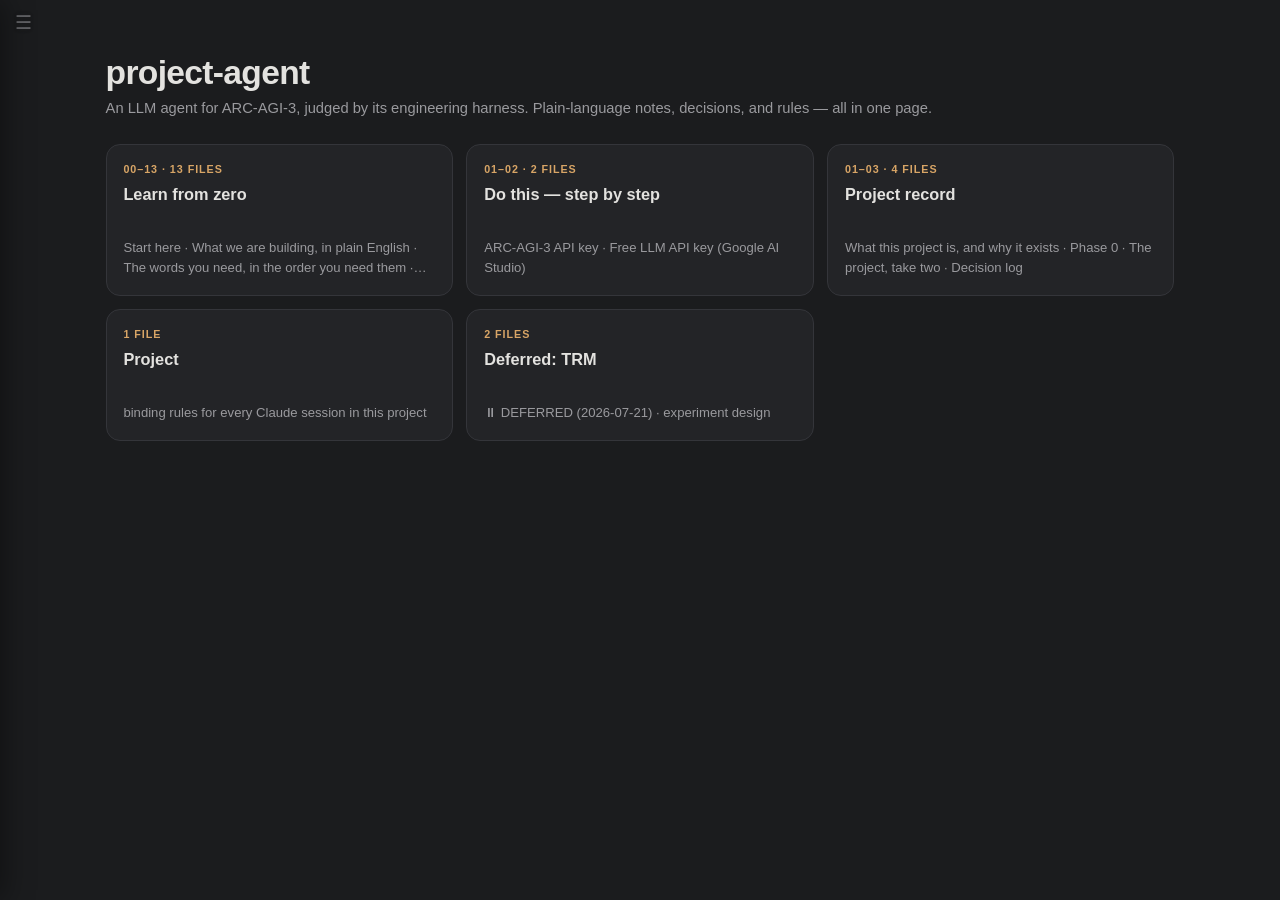
==== commit d2749d07: "Study note 10 + the failure taxonomy, and fix the renumbering debt New work (chosen over the far-sid" ====
--- a/index.html
+++ b/index.html
@@ -395,8 +395,8 @@
     </div>
     <input class="filter" id="filter" type="search" placeholder="Filter…" autocomplete="off">
     <a class="tab homelink" data-target="home" href="#home"><span class="num">⌂</span><span class="tab-title">Home</span></a>
-    <details class="group" open><summary>Learn from zero<span class="group-count">12</span></summary>
-<div class="group-body"><a class="tab" data-target="00-how-to-use-these-notes" href="#00-how-to-use-these-notes" title="Study 00 — Start here: how to use these notes"><span class="num">00</span><span class="tab-title">Start here: how to use these notes</span></a><a class="tab" data-target="01-what-we-are-building" href="#01-what-we-are-building" title="Study 01 — What we are building, in plain English"><span class="num">01</span><span class="tab-title">What we are building, in plain English</span></a><a class="tab" data-target="02-the-words-you-need" href="#02-the-words-you-need" title="Study 02 — The words you need, in the order you need them"><span class="num">02</span><span class="tab-title">The words you need, in the order you need them</span></a><a class="tab" data-target="03-what-an-llm-really-is" href="#03-what-an-llm-really-is" title="Study 03 — What an LLM really is: tokens and the context window"><span class="num">03</span><span class="tab-title">What an LLM really is: tokens and the context window</span></a><a class="tab" data-target="04-arc-agi-3-the-game" href="#04-arc-agi-3-the-game" title="Study 04 — ARC-AGI-3: the game our agent has to play"><span class="num">04</span><span class="tab-title">ARC-AGI-3: the game our agent has to play</span></a><a class="tab" data-target="05-the-agent-loop" href="#05-the-agent-loop" title="Study 05 — The agent loop, from first principles"><span class="num">05</span><span class="tab-title">The agent loop, from first principles</span></a><a class="tab" data-target="06-context-engineering" href="#06-context-engineering" title="Study 06 — Context engineering: choosing what the model gets to see"><span class="num">06</span><span class="tab-title">Context engineering: choosing what the model gets to see</span></a><a class="tab" data-target="07-baselines-and-controlled-experiments" href="#07-baselines-and-controlled-experiments" title="Study 07 — Baselines: how you know a change helped"><span class="num">07</span><span class="tab-title">Baselines: how you know a change helped</span></a><a class="tab" data-target="08-evals" href="#08-evals" title="Study 08 — Evals: making the comparison a habit instead of an event"><span class="num">08</span><span class="tab-title">Evals: making the comparison a habit instead of an event</span></a><a class="tab" data-target="09-exploration-and-the-signal-that-cannot-exist" href="#09-exploration-and-the-signal-that-cannot-exist" title="Study 09 — Exploration: why the agent got stuck, and the signal that cannot exist"><span class="num">09</span><span class="tab-title">Exploration: why the agent got stuck, and the signal that cannot exist</span></a><a class="tab" data-target="12-budgets-tokens-cost-latency" href="#12-budgets-tokens-cost-latency" title="Study 12 — Budgets: tokens, cost, and time"><span class="num">12</span><span class="tab-title">Budgets: tokens, cost, and time</span></a><a class="tab" data-target="13-the-interview-story" href="#13-the-interview-story" title="Study 13 — The interview story: the whole project as one answer"><span class="num">13</span><span class="tab-title">The interview story: the whole project as one answer</span></a></div></details>
+    <details class="group" open><summary>Learn from zero<span class="group-count">13</span></summary>
+<div class="group-body"><a class="tab" data-target="00-how-to-use-these-notes" href="#00-how-to-use-these-notes" title="Study 00 — Start here: how to use these notes"><span class="num">00</span><span class="tab-title">Start here: how to use these notes</span></a><a class="tab" data-target="01-what-we-are-building" href="#01-what-we-are-building" title="Study 01 — What we are building, in plain English"><span class="num">01</span><span class="tab-title">What we are building, in plain English</span></a><a class="tab" data-target="02-the-words-you-need" href="#02-the-words-you-need" title="Study 02 — The words you need, in the order you need them"><span class="num">02</span><span class="tab-title">The words you need, in the order you need them</span></a><a class="tab" data-target="03-what-an-llm-really-is" href="#03-what-an-llm-really-is" title="Study 03 — What an LLM really is: tokens and the context window"><span class="num">03</span><span class="tab-title">What an LLM really is: tokens and the context window</span></a><a class="tab" data-target="04-arc-agi-3-the-game" href="#04-arc-agi-3-the-game" title="Study 04 — ARC-AGI-3: the game our agent has to play"><span class="num">04</span><span class="tab-title">ARC-AGI-3: the game our agent has to play</span></a><a class="tab" data-target="05-the-agent-loop" href="#05-the-agent-loop" title="Study 05 — The agent loop, from first principles"><span class="num">05</span><span class="tab-title">The agent loop, from first principles</span></a><a class="tab" data-target="06-context-engineering" href="#06-context-engineering" title="Study 06 — Context engineering: choosing what the model gets to see"><span class="num">06</span><span class="tab-title">Context engineering: choosing what the model gets to see</span></a><a class="tab" data-target="07-baselines-and-controlled-experiments" href="#07-baselines-and-controlled-experiments" title="Study 07 — Baselines: how you know a change helped"><span class="num">07</span><span class="tab-title">Baselines: how you know a change helped</span></a><a class="tab" data-target="08-evals" href="#08-evals" title="Study 08 — Evals: making the comparison a habit instead of an event"><span class="num">08</span><span class="tab-title">Evals: making the comparison a habit instead of an event</span></a><a class="tab" data-target="09-exploration-and-the-signal-that-cannot-exist" href="#09-exploration-and-the-signal-that-cannot-exist" title="Study 09 — Exploration: why the agent got stuck, and the signal that cannot exist"><span class="num">09</span><span class="tab-title">Exploration: why the agent got stuck, and the signal that cannot exist</span></a><a class="tab" data-target="10-traces-and-the-failure-taxonomy" href="#10-traces-and-the-failure-taxonomy" title="Study 10 — Traces, and the failure taxonomy: answering &quot;why did it do that?&quot;"><span class="num">10</span><span class="tab-title">Traces, and the failure taxonomy: answering &quot;why did it do that?&quot;</span></a><a class="tab" data-target="12-budgets-tokens-cost-latency" href="#12-budgets-tokens-cost-latency" title="Study 12 — Budgets: tokens, cost, and time"><span class="num">12</span><span class="tab-title">Budgets: tokens, cost, and time</span></a><a class="tab" data-target="13-the-interview-story" href="#13-the-interview-story" title="Study 13 — The interview story: the whole project as one answer"><span class="num">13</span><span class="tab-title">The interview story: the whole project as one answer</span></a></div></details>
 <details class="group" open><summary>Do this — step by step<span class="group-count">2</span></summary>
 <div class="group-body"><a class="tab" data-target="01-get-your-arc-api-key" href="#01-get-your-arc-api-key" title="How-to 01 — ARC-AGI-3 API key"><span class="num">01</span><span class="tab-title">ARC-AGI-3 API key</span></a><a class="tab" data-target="02-get-a-free-llm-api-key" href="#02-get-a-free-llm-api-key" title="How-to 02 — Free LLM API key (Google AI Studio)"><span class="num">02</span><span class="tab-title">Free LLM API key (Google AI Studio)</span></a></div></details>
 <details class="group" open><summary>Project record<span class="group-count">4</span></summary>
@@ -405,12 +405,12 @@
 <div class="group-body"><a class="tab" data-target="claude" href="#claude" title="CLAUDE.md — binding rules for every Claude session in this project"><span class="tab-title">binding rules for every Claude session in this project</span></a></div></details>
 <details class="group" open><summary>Deferred: TRM<span class="group-count">2</span></summary>
 <div class="group-body"><a class="tab" data-target="readme" href="#readme" title="TRM reproduction on free Kaggle GPUs — ⏸ DEFERRED (2026-07-21)"><span class="tab-title">⏸ DEFERRED (2026-07-21)</span></a><a class="tab" data-target="ablation-plan" href="#ablation-plan" title="The recursion-depth ablation — experiment design"><span class="tab-title">experiment design</span></a></div></details>
-    <p class="built">Built 2026-07-27 · rebuild: <code>py build_site.py</code></p>
+    <p class="built">Built 2026-07-28 · rebuild: <code>py build_site.py</code></p>
   </nav>
   <main class="main" id="main">
     <div class="content" id="content">
-      <article class="doc nav-view" id="doc-home" data-tabid="home"><header class="nav-head"><h1 class="home-h">project-agent</h1><p class="home-sub">An LLM agent for ARC-AGI-3, judged by its engineering harness. Plain-language notes, decisions, and rules — all in one page.</p></header><a class="resume" id="homeResume" href="#" hidden><span class="resume-k">Continue reading</span><span class="resume-t" id="homeResumeTitle"></span><span class="resume-go">→</span></a><div class="cards"><a class="card" data-target="sec-0" href="#sec-0"><span class="card-k">00–13 · 12 files</span><span class="card-t">Learn from zero</span><span class="card-p">Start here · What we are building, in plain English · The words you need, in the order you need them · What an LLM really is</span></a><a class="card" data-target="sec-1" href="#sec-1"><span class="card-k">01–02 · 2 files</span><span class="card-t">Do this — step by step</span><span class="card-p">ARC-AGI-3 API key · Free LLM API key (Google AI Studio)</span></a><a class="card" data-target="sec-2" href="#sec-2"><span class="card-k">01–03 · 4 files</span><span class="card-t">Project record</span><span class="card-p">What this project is, and why it exists · Phase 0 · The project, take two · Decision log</span></a><a class="card" data-target="sec-3" href="#sec-3"><span class="card-k">1 file</span><span class="card-t">Project</span><span class="card-p">binding rules for every Claude session in this project</span></a><a class="card" data-target="sec-4" href="#sec-4"><span class="card-k">2 files</span><span class="card-t">Deferred: TRM</span><span class="card-p">⏸ DEFERRED (2026-07-21) · experiment design</span></a></div></article>
-<article class="doc nav-view" id="doc-sec-0" data-tabid="sec-0"><nav class="crumb"><a data-target="home" href="#home">⌂ Home</a><span class="crumb-sep">›</span><span class="crumb-here">Learn from zero</span></nav><header class="nav-head"><h1 class="home-h">Learn from zero</h1><p class="home-sub">00–13 · 12 files</p></header><div class="seclist"><a data-target="00-how-to-use-these-notes" href="#00-how-to-use-these-notes" title="Study 00 — Start here: how to use these notes"><span class="num">00</span><span class="st">Start here: how to use these notes</span></a><a data-target="01-what-we-are-building" href="#01-what-we-are-building" title="Study 01 — What we are building, in plain English"><span class="num">01</span><span class="st">What we are building, in plain English</span></a><a data-target="02-the-words-you-need" href="#02-the-words-you-need" title="Study 02 — The words you need, in the order you need them"><span class="num">02</span><span class="st">The words you need, in the order you need them</span></a><a data-target="03-what-an-llm-really-is" href="#03-what-an-llm-really-is" title="Study 03 — What an LLM really is: tokens and the context window"><span class="num">03</span><span class="st">What an LLM really is: tokens and the context window</span></a><a data-target="04-arc-agi-3-the-game" href="#04-arc-agi-3-the-game" title="Study 04 — ARC-AGI-3: the game our agent has to play"><span class="num">04</span><span class="st">ARC-AGI-3: the game our agent has to play</span></a><a data-target="05-the-agent-loop" href="#05-the-agent-loop" title="Study 05 — The agent loop, from first principles"><span class="num">05</span><span class="st">The agent loop, from first principles</span></a><a data-target="06-context-engineering" href="#06-context-engineering" title="Study 06 — Context engineering: choosing what the model gets to see"><span class="num">06</span><span class="st">Context engineering: choosing what the model gets to see</span></a><a data-target="07-baselines-and-controlled-experiments" href="#07-baselines-and-controlled-experiments" title="Study 07 — Baselines: how you know a change helped"><span class="num">07</span><span class="st">Baselines: how you know a change helped</span></a><a data-target="08-evals" href="#08-evals" title="Study 08 — Evals: making the comparison a habit instead of an event"><span class="num">08</span><span class="st">Evals: making the comparison a habit instead of an event</span></a><a data-target="09-exploration-and-the-signal-that-cannot-exist" href="#09-exploration-and-the-signal-that-cannot-exist" title="Study 09 — Exploration: why the agent got stuck, and the signal that cannot exist"><span class="num">09</span><span class="st">Exploration: why the agent got stuck, and the signal that cannot exist</span></a><a data-target="12-budgets-tokens-cost-latency" href="#12-budgets-tokens-cost-latency" title="Study 12 — Budgets: tokens, cost, and time"><span class="num">12</span><span class="st">Budgets: tokens, cost, and time</span></a><a data-target="13-the-interview-story" href="#13-the-interview-story" title="Study 13 — The interview story: the whole project as one answer"><span class="num">13</span><span class="st">The interview story: the whole project as one answer</span></a></div></article>
+      <article class="doc nav-view" id="doc-home" data-tabid="home"><header class="nav-head"><h1 class="home-h">project-agent</h1><p class="home-sub">An LLM agent for ARC-AGI-3, judged by its engineering harness. Plain-language notes, decisions, and rules — all in one page.</p></header><a class="resume" id="homeResume" href="#" hidden><span class="resume-k">Continue reading</span><span class="resume-t" id="homeResumeTitle"></span><span class="resume-go">→</span></a><div class="cards"><a class="card" data-target="sec-0" href="#sec-0"><span class="card-k">00–13 · 13 files</span><span class="card-t">Learn from zero</span><span class="card-p">Start here · What we are building, in plain English · The words you need, in the order you need them · What an LLM really is</span></a><a class="card" data-target="sec-1" href="#sec-1"><span class="card-k">01–02 · 2 files</span><span class="card-t">Do this — step by step</span><span class="card-p">ARC-AGI-3 API key · Free LLM API key (Google AI Studio)</span></a><a class="card" data-target="sec-2" href="#sec-2"><span class="card-k">01–03 · 4 files</span><span class="card-t">Project record</span><span class="card-p">What this project is, and why it exists · Phase 0 · The project, take two · Decision log</span></a><a class="card" data-target="sec-3" href="#sec-3"><span class="card-k">1 file</span><span class="card-t">Project</span><span class="card-p">binding rules for every Claude session in this project</span></a><a class="card" data-target="sec-4" href="#sec-4"><span class="card-k">2 files</span><span class="card-t">Deferred: TRM</span><span class="card-p">⏸ DEFERRED (2026-07-21) · experiment design</span></a></div></article>
+<article class="doc nav-view" id="doc-sec-0" data-tabid="sec-0"><nav class="crumb"><a data-target="home" href="#home">⌂ Home</a><span class="crumb-sep">›</span><span class="crumb-here">Learn from zero</span></nav><header class="nav-head"><h1 class="home-h">Learn from zero</h1><p class="home-sub">00–13 · 13 files</p></header><div class="seclist"><a data-target="00-how-to-use-these-notes" href="#00-how-to-use-these-notes" title="Study 00 — Start here: how to use these notes"><span class="num">00</span><span class="st">Start here: how to use these notes</span></a><a data-target="01-what-we-are-building" href="#01-what-we-are-building" title="Study 01 — What we are building, in plain English"><span class="num">01</span><span class="st">What we are building, in plain English</span></a><a data-target="02-the-words-you-need" href="#02-the-words-you-need" title="Study 02 — The words you need, in the order you need them"><span class="num">02</span><span class="st">The words you need, in the order you need them</span></a><a data-target="03-what-an-llm-really-is" href="#03-what-an-llm-really-is" title="Study 03 — What an LLM really is: tokens and the context window"><span class="num">03</span><span class="st">What an LLM really is: tokens and the context window</span></a><a data-target="04-arc-agi-3-the-game" href="#04-arc-agi-3-the-game" title="Study 04 — ARC-AGI-3: the game our agent has to play"><span class="num">04</span><span class="st">ARC-AGI-3: the game our agent has to play</span></a><a data-target="05-the-agent-loop" href="#05-the-agent-loop" title="Study 05 — The agent loop, from first principles"><span class="num">05</span><span class="st">The agent loop, from first principles</span></a><a data-target="06-context-engineering" href="#06-context-engineering" title="Study 06 — Context engineering: choosing what the model gets to see"><span class="num">06</span><span class="st">Context engineering: choosing what the model gets to see</span></a><a data-target="07-baselines-and-controlled-experiments" href="#07-baselines-and-controlled-experiments" title="Study 07 — Baselines: how you know a change helped"><span class="num">07</span><span class="st">Baselines: how you know a change helped</span></a><a data-target="08-evals" href="#08-evals" title="Study 08 — Evals: making the comparison a habit instead of an event"><span class="num">08</span><span class="st">Evals: making the comparison a habit instead of an event</span></a><a data-target="09-exploration-and-the-signal-that-cannot-exist" href="#09-exploration-and-the-signal-that-cannot-exist" title="Study 09 — Exploration: why the agent got stuck, and the signal that cannot exist"><span class="num">09</span><span class="st">Exploration: why the agent got stuck, and the signal that cannot exist</span></a><a data-target="10-traces-and-the-failure-taxonomy" href="#10-traces-and-the-failure-taxonomy" title="Study 10 — Traces, and the failure taxonomy: answering &quot;why did it do that?&quot;"><span class="num">10</span><span class="st">Traces, and the failure taxonomy: answering &quot;why did it do that?&quot;</span></a><a data-target="12-budgets-tokens-cost-latency" href="#12-budgets-tokens-cost-latency" title="Study 12 — Budgets: tokens, cost, and time"><span class="num">12</span><span class="st">Budgets: tokens, cost, and time</span></a><a data-target="13-the-interview-story" href="#13-the-interview-story" title="Study 13 — The interview story: the whole project as one answer"><span class="num">13</span><span class="st">The interview story: the whole project as one answer</span></a></div></article>
 <article class="doc nav-view" id="doc-sec-1" data-tabid="sec-1"><nav class="crumb"><a data-target="home" href="#home">⌂ Home</a><span class="crumb-sep">›</span><span class="crumb-here">Do this — step by step</span></nav><header class="nav-head"><h1 class="home-h">Do this — step by step</h1><p class="home-sub">01–02 · 2 files</p></header><div class="seclist"><a data-target="01-get-your-arc-api-key" href="#01-get-your-arc-api-key" title="How-to 01 — ARC-AGI-3 API key"><span class="num">01</span><span class="st">ARC-AGI-3 API key</span></a><a data-target="02-get-a-free-llm-api-key" href="#02-get-a-free-llm-api-key" title="How-to 02 — Free LLM API key (Google AI Studio)"><span class="num">02</span><span class="st">Free LLM API key (Google AI Studio)</span></a></div></article>
 <article class="doc nav-view" id="doc-sec-2" data-tabid="sec-2"><nav class="crumb"><a data-target="home" href="#home">⌂ Home</a><span class="crumb-sep">›</span><span class="crumb-here">Project record</span></nav><header class="nav-head"><h1 class="home-h">Project record</h1><p class="home-sub">01–03 · 4 files</p></header><div class="seclist"><a data-target="01-project-definition" href="#01-project-definition" title="Study note 1 — What this project is, and why it exists"><span class="num">01</span><span class="st">What this project is, and why it exists</span></a><a data-target="02-phase0-verification" href="#02-phase0-verification" title="Study note 2 — Phase 0: checking the ground before building on it"><span class="num">02</span><span class="st">Phase 0: checking the ground before building on it</span></a><a data-target="03-agent-harness-spec" href="#03-agent-harness-spec" title="Study note 3 — The project, take two: an agent you can trust, on ARC-AGI-3"><span class="num">03</span><span class="st">The project, take two: an agent you can trust, on ARC-AGI-3</span></a><a data-target="decisions" href="#decisions" title="Decision log"><span class="num"></span><span class="st">Decision log</span></a></div></article>
 <article class="doc nav-view" id="doc-sec-3" data-tabid="sec-3"><nav class="crumb"><a data-target="home" href="#home">⌂ Home</a><span class="crumb-sep">›</span><span class="crumb-here">Project</span></nav><header class="nav-head"><h1 class="home-h">Project</h1><p class="home-sub">1 file</p></header><div class="seclist"><a data-target="claude" href="#claude" title="CLAUDE.md — binding rules for every Claude session in this project"><span class="num"></span><span class="st">binding rules for every Claude session in this project</span></a></div></article>
@@ -571,8 +571,8 @@
 </tr>
 <tr>
 <td>10</td>
-<td>Traces and observability</td>
-<td>answering "why did it do that?" with receipts</td>
+<td><strong>Traces and the failure taxonomy</strong> ✅</td>
+<td>answering "why did it do that?" with receipts — and the counted catalogue of how the agent wastes its turns</td>
 </tr>
 <tr>
 <td>11</td>
@@ -591,9 +591,10 @@
 </tr>
 </tbody>
 </table>
-<p>Note 12 is written <strong>out of build-order</strong> on purpose: it stands only on notes you have already
-read (03, 06, 08, 09) and needs nothing from 10 or 11, so it is ready now while those two wait
-for the parts they describe to be built. When you reach the gap at 10–11, skip to 12.</p>
+<p>Note 12 was written <strong>out of build-order</strong> on purpose: it stands only on notes you have already
+read (03, 06, 08, 09) and needs nothing from 10 or 11, so it was ready while those waited for
+the parts they describe to be built. Note 10 now exists; only <strong>note 11 (memory)</strong> is still to
+be written, because the agent does not yet have the cross-attempt memory it would describe.</p>
 <p>Alongside the course there are two other kinds of file in this repo, and it helps to
 know what they are so you don't confuse them with teaching:</p>
 <ul>
@@ -605,8 +606,8 @@
 <hr />
 <h2>How to actually read this</h2>
 <ol>
-<li><strong>In order.</strong> 00 → 01 → 02 → 03 → 04 → 05 → 06 → 07 → 08 → 09, then jump to <strong>12 → 13</strong> (10 and
-   11 are not written yet — see the note under the ladder above). Don't skip ahead; the ladder
+<li><strong>In order.</strong> 00 → 01 → 02 → 03 → 04 → 05 → 06 → 07 → 08 → 09 → 10, then jump to <strong>12 → 13</strong>
+   (11 is not written yet — see the note under the ladder above). Don't skip ahead; the ladder
    only works as a ladder.</li>
 <li><strong>One note per sitting.</strong> Each is a 10–20 minute read. Finishing one and stopping
    beats skimming three.</li>
@@ -776,20 +777,20 @@
 — score, how many actions until first real progress, how many tokens spent — that we
 re-run after every single change. So "did that prompt tweak help?" is answered with a
 number instead of a feeling. This is the single most important discipline in the whole
-project, and the one most beginner projects don't have. → note 07.</p>
+project, and the one most beginner projects don't have. → note 08.</p>
 <p><strong>4. Traces.</strong> Every decision the agent makes gets written down: exactly what the model
 was shown, exactly what it replied, how long it took, how much it cost. When the agent
 does something stupid, we can open the record and see <em>why</em>, instead of guessing. →
-note 08.</p>
+note 10.</p>
 <p><strong>5. Memory and retrieval.</strong> The agent plays hundreds of turns. It can't hold all of
 that in front of the model at once. So it needs a way to store what it learned and pull
 back the relevant bits later — which is the same set of ideas behind "RAG", the
 retrieval technique interviewers love asking about, except here it's over the agent's
-own experience rather than a folder of PDFs. → note 09.</p>
+own experience rather than a folder of PDFs. → note 11.</p>
 <p><strong>6. Budget engineering.</strong> Every call to a model costs money and time. We give the agent
 a spending limit per game, cache (save and re-use) repeated work, and try a cheap model
 first before escalating to an expensive one. Then we show the curve: how score changes
-as budget changes. → note 10.</p>
+as budget changes. → note 12.</p>
 <div class="callout key">
 <p>Read those six again and notice: <strong>only #1 is about the agent.</strong> The other five are
 about <em>knowing whether the agent works</em>. That ratio is the thesis of this project, and
@@ -813,7 +814,7 @@
 <p>And one honest constraint on top: <strong>free tiers only, no GPU training, must run on a
 Windows laptop.</strong> No paid APIs, no rented servers. That's not a limitation we're
 apologising for — it's part of the engineering story. Building something that works
-inside a hard budget is a skill; it's why note 10 exists.</p>
+inside a hard budget is a skill; it's why note 12 exists.</p>
 <hr />
 <h2>Where we actually are today (2026-07-22)</h2>
 <p>Honest status, no rounding up:</p>
@@ -975,7 +976,7 @@
 weird thing on the menu.
 <em>Why it matters:</em> a real design decision for us. Deciding <em>which action to take</em> wants
 low temperature (be consistent). <em>Generating candidate theories about the game</em> may want
-higher (be varied). Both are testable choices, and note 07's eval suite is how we test
+higher (be varied). Both are testable choices, and note 08's eval suite is how we test
 them instead of guessing.</p>
 <p><strong>Sampling.</strong> The general name for how the model picks each next token from its ranked
 options. Temperature is one sampling control.</p>
@@ -1069,7 +1070,7 @@
 <em>Picture:</em> a blood test. Same test, same conditions, so the before/after comparison is
 real.
 <em>Why it matters:</em> this is the single most-probed skill in 2026 AI-engineering interviews,
-and note 07's subject. Our project rule: <strong>no prompt, model or loop change is kept
+and note 08's subject. Our project rule: <strong>no prompt, model or loop change is kept
 without before/after eval numbers.</strong></p>
 <p><strong>Dev set and held-out set.</strong> Split your test cases in two. You tune against the <em>dev</em>
 set as much as you like. You touch the <em>held-out</em> set only to report final results.
@@ -1099,7 +1100,7 @@
 latency, price.
 <em>Picture:</em> a flight recorder. After a crash you don't guess — you read the box.
 <em>Why it matters:</em> it's how "why did it do that?" gets an answer instead of a theory.
-Note 08.</p>
+Note 10.</p>
 <p><strong>Observability.</strong> The general property of a system you can inspect from the outside well
 enough to explain its behaviour. Traces and logs are how you get it.
 <em>Why it matters:</em> the word interviewers use. Traces are the mechanism; observability is
@@ -1113,7 +1114,7 @@
 interview.</p>
 <p><strong>Token budget.</strong> A hard cap on tokens spent per game or per run, enforced in code.
 <em>Why it matters:</em> it makes cost a <em>design parameter</em> instead of a monthly surprise, and
-it gives us the cost-versus-score curve in note 10.</p>
+it gives us the cost-versus-score curve in note 12.</p>
 <p><strong>Caching.</strong> Saving the result of expensive work so an identical request is answered from
 storage instead of being recomputed.
 <em>Why it matters:</em> agents repeat themselves constantly. Caching is often the largest single
@@ -1149,7 +1150,7 @@
 <em>Why it matters:</em> interviews ask about RAG constantly. <strong>Our project does the same
 mechanics, but over the agent's own past experience instead of a document folder</strong> — so
 you can discuss chunking, retrieval quality and relevance from something you actually
-built, without shipping the same doc-chatbot everyone else has. Note 09.</p>
+built, without shipping the same doc-chatbot everyone else has. Note 11.</p>
 <p><strong>Chunking.</strong> Splitting long text into pieces small enough to embed and retrieve
 usefully. Chunk too big and you retrieve noise; too small and you lose the context that
 made it meaningful.</p>
@@ -1352,7 +1353,7 @@
 <p><strong>2. Filling the window is not free, and not even always good.</strong> More tokens means more
 money, more waiting, and — counter-intuitively — often <em>worse</em> answers, because the
 thing that mattered is buried in noise. "It fits" and "it helps" are different
-questions, and only the eval suite (note 07) can tell them apart.</p>
+questions, and only the eval suite (note 08) can tell them apart.</p>
 <hr />
 <h2>Making it concrete: our agent's actual problem</h2>
 <p>Now the arithmetic that makes this real, using our game.</p>
@@ -1447,7 +1448,7 @@
 the one detail that mattered and the agent is confidently wrong.</p>
 <p><strong>4. Store it outside and fetch what's relevant.</strong> Keep everything in a store, and each
 turn retrieve just the pieces relevant to right now. This is <strong>retrieval</strong> — the same
-machinery as RAG (note 02, Group F), applied to the agent's own past. Note 09.</p>
+machinery as RAG (note 02, Group F), applied to the agent's own past. Note 11.</p>
 <div class="callout key">
 <p>These four moves — compress, drop, summarise, retrieve — <strong>are</strong> context engineering.
 When an interviewer asks "how do you handle long contexts?", this is the answer, and
@@ -1509,7 +1510,7 @@
 <strong>caching is a prefix match: one changed byte anywhere near the front invalidates
 everything after it.</strong> Put a timestamp at the top of your system prompt and you've
 silently destroyed your cache and never see an error. This is why an agent's stable
-instructions go first and the volatile per-turn stuff goes last. (Note 10.)</p>
+instructions go first and the volatile per-turn stuff goes last. (Note 12.)</p>
 <h3>2. Time</h3>
 <p>More tokens means a longer wait. Our agent makes one call per turn and a game is many
 turns, so latency multiplies: two seconds per call across 100 turns is over three
@@ -1533,7 +1534,7 @@
 repeatable and predictable. Higher, it takes chances: varied and creative, less
 reliable. For us: <em>deciding the next action</em> wants low (be consistent, be debuggable);
 <em>brainstorming theories about the game</em> may want higher (explore more possibilities).
-Which is better is an empirical question, and note 07 is how we answer it.</p>
+Which is better is an empirical question, and note 08 is how we answer it.</p>
 <div class="callout note">
 <p>Worth knowing for interviews: on the newest models this dial is disappearing. Anthropic's
 current top models <strong>reject <code>temperature</code> outright</strong> — you steer behaviour with the
@@ -1829,7 +1830,7 @@
 <p>After playing, you fetch a <strong>scorecard</strong>. Per game it records: every score across
 repeated plays, every end state, how many actions each play took, how many resets. Across
 all games it computes: games won, games played, total actions, and total score.</p>
-<p>Two things to notice, because they shape our eval design in note 07:</p>
+<p>Two things to notice, because they shape our eval design in note 08:</p>
 <p><strong>Score is not the only signal.</strong> <em>Actions taken</em> is recorded too — so "won in 40 actions"
 and "won in 400 actions" are distinguishable outcomes. Efficiency is measurable, not just
 success.</p>
@@ -2094,7 +2095,7 @@
 <tr>
 <td>7</td>
 <td><strong>tracing</strong> — the receipts</td>
-<td>08</td>
+<td>10</td>
 </tr>
 </tbody>
 </table>
@@ -2596,7 +2597,7 @@
 </tr>
 <tr>
 <td><code>harness/trace.py</code></td>
-<td>one JSON object per line, per decision — the receipts (note 08)</td>
+<td>one JSON object per line, per decision — the receipts (note 10)</td>
 </tr>
 <tr>
 <td><code>harness/tokens.py</code></td>
@@ -4493,13 +4494,425 @@
 changes, no score movement, one wall named. What comes next in the <em>project</em> is on the far side of
 that wall (learning across attempts); what comes next in this <em>course</em> is the tooling that made all
 four experiments legible in the first place.</p>
-<p><strong>Next to write:</strong> note 10 — traces: how you answer "<em>why</em> did it do that?" for any single
-action the agent ever took, with receipts. It gets written when the failure taxonomy exists,
-because a note about an unbuilt thing is guesswork.</p>
-<p><strong>Next to read:</strong> <a href="#12-budgets-tokens-cost-latency" class="wikilink" data-target="12-budgets-tokens-cost-latency">note 12 — budgets</a>. It is written ahead
-of 10 and 11 because it needs nothing from them, and it turns the quota wall you just met in
-Part 9 into the worked example: the three budgets you spend on a free tier, and why the model
-with the most throughput on paper could not play the game at all.</p><nav class="pager"><a class="pager-prev" data-target="08-evals" href="#08-evals" title="Study 08 — Evals: making the comparison a habit instead of an event">← <span>Evals: making the comparison a habit instead of an event</span></a><a class="pager-next" data-target="12-budgets-tokens-cost-latency" href="#12-budgets-tokens-cost-latency" title="Study 12 — Budgets: tokens, cost, and time"><span>Budgets: tokens, cost, and time</span> →</a></nav></article>
+<p><strong>Next:</strong> <a href="#10-traces-and-the-failure-taxonomy" class="wikilink" data-target="10-traces-and-the-failure-taxonomy">note 10 — traces and the failure taxonomy</a>.
+It answers "<em>why</em> did it do that?" for any single action the agent took, and turns the wall this
+note found into a <em>counted</em> catalogue of how the agent wastes its turns — the receipts, and what
+they add up to.</p>
+<p><strong>Also ready:</strong> <a href="#12-budgets-tokens-cost-latency" class="wikilink" data-target="12-budgets-tokens-cost-latency">note 12 — budgets</a>. It was written ahead of
+note 11 because it needs nothing from it, and it turns the quota wall you just met in Part 9 into
+the worked example: the three budgets you spend on a free tier, and why the model with the most
+throughput on paper could not play the game at all.</p><nav class="pager"><a class="pager-prev" data-target="08-evals" href="#08-evals" title="Study 08 — Evals: making the comparison a habit instead of an event">← <span>Evals: making the comparison a habit instead of an event</span></a><a class="pager-next" data-target="10-traces-and-the-failure-taxonomy" href="#10-traces-and-the-failure-taxonomy" title="Study 10 — Traces, and the failure taxonomy: answering &quot;why did it do that?&quot;"><span>Traces, and the failure taxonomy: answering &quot;why did it do that?&quot;</span> →</a></nav></article>
+<article class="doc" id="doc-10-traces-and-the-failure-taxonomy" data-tabid="10-traces-and-the-failure-taxonomy"><nav class="crumb"><a data-target="home" href="#home">⌂ Home</a><span class="crumb-sep">›</span><a data-target="sec-0" href="#sec-0">Learn from zero</a></nav><h1>Study 10 — Traces, and the failure taxonomy: answering "why did it do that?"</h1>
+<p><em>Written 2026-07-28. Every number here comes from a file in this repo you can regenerate:
+<code>artifacts/failure-taxonomy.json</code> (built by <code>scripts/failure_taxonomy.py</code> from the committed
+traces in <code>runs/</code>). The code was run: 154 tests pass offline, four of them new and named after
+this note. The trace format quoted is <code>harness/trace.py</code> and <code>harness/loop.py</code>, read straight
+from the files.</em></p>
+<blockquote>
+<p><strong>You are here:</strong> rung 10. Part 2, the engineering.
+<strong>Assumes you read:</strong> <a href="#00-how-to-use-these-notes" class="wikilink" data-target="00-how-to-use-these-notes">00</a>–<a href="#09-exploration-and-the-signal-that-cannot-exist" class="wikilink" data-target="09-exploration-and-the-signal-that-cannot-exist">09</a>.
+One line so you are not stranded: across four experiments the agent's behaviour changed four
+times and its <strong>score never moved</strong> — it is stuck at 0, and note 09 named the wall (nothing in
+the loop can turn feedback into a better-chosen next action).
+<strong>After this you can:</strong> say what a <em>trace</em> is and what <em>observability</em> means; read the record
+of a single decision the agent made; and — the part that lands in an interview — present a
+<strong>failure taxonomy</strong>, a counted catalogue of how the agent wastes its turns, and use it to say
+the wall as a single number instead of a story.</p>
+</blockquote>
+<hr />
+<h2>Where we are</h2>
+<p>Nine notes in, we have an agent that plays, an eval suite that judges it, and a wall we can
+describe in words: it acts with purpose toward a goal it never worked out. This note is about
+the machinery that let us <em>see</em> all of that — and then turns "the agent is bad" into a table
+with counts.</p>
+<p>Two words first, because the whole note hangs on them.</p>
+<div class="callout key">
+<p>A <strong>trace</strong> is the complete record of one operation — what went in, what came out, how long it
+took, what it cost. For one turn of our agent: the exact action it chose, whether that action
+was legal, what changed on screen, the score, how long the call took, and <strong>the model's own
+stated reason</strong> for the choice.</p>
+<p><strong>Observability</strong> is the property of a system you can inspect from the outside well enough to
+explain its behaviour. Traces are the mechanism; observability is the goal. "Why did it do
+that?" gets an <em>answer</em> instead of a guess only if the answer was written down at the time.</p>
+</div>
+<hr />
+<h2>Part 1 — One decision, as a receipt</h2>
+<p>Our loop writes one line per decision to a file, in a format called <strong>JSONL</strong> (<em>one JSON object
+per line</em>). The format is not an accident (<code>harness/trace.py</code>):</p>
+<div class="callout key">
+<p>JSONL is <strong>append-only and survives a crash.</strong> A run that dies on action 57 still leaves 56
+readable records; a single big JSON array would leave one unparseable file. Every decision goes
+through the same writer, so the eval suite and the failure taxonomy read <em>the exact record the
+agent acted on</em> — they cannot quietly drift from what really happened.</p>
+</div>
+<p>Here is what one turn records (<code>StepRecord</code> in <code>harness/loop.py</code>), in plain terms:</p>
+<table>
+<thead>
+<tr>
+<th>Field</th>
+<th>What it answers</th>
+</tr>
+</thead>
+<tbody>
+<tr>
+<td><code>action</code></td>
+<td><em>what</em> it did — e.g. <code>ACTION3</code> or <code>ACTION6(x=12,y=40)</code></td>
+</tr>
+<tr>
+<td><code>accepted</code></td>
+<td>was that action legal in this frame? (if not, the loop rejected it and forced RESET)</td>
+</tr>
+<tr>
+<td><code>cells_changed</code></td>
+<td>how much of the screen changed afterwards (<code>0</code> = nothing; <code>-1</code> = not comparable)</td>
+</tr>
+<tr>
+<td><code>score_delta</code></td>
+<td>did the score move? (it never has)</td>
+</tr>
+<tr>
+<td><code>screen_hash</code></td>
+<td>a fingerprint of the resulting screen — <em>have we been here before?</em></td>
+</tr>
+<tr>
+<td><code>legal_options</code></td>
+<td>how many buttons were legal when it chose (so "pressed one button 99%" is readable)</td>
+</tr>
+<tr>
+<td><code>latency_ms</code></td>
+<td>how long the model took</td>
+</tr>
+<tr>
+<td><code>reasoning</code></td>
+<td><strong>why</strong> — the model's own words for the choice</td>
+</tr>
+</tbody>
+</table>
+<p>That last field is the one that turns a log into an explanation. Without it a trace says <em>what</em>
+the agent did; with it, the trace answers <em>why</em>. Two real lines pulled from our recordings make
+the point — the agent, mid-failure, explaining itself:</p>
+<blockquote>
+<p><em>"Extending the green bar at the bottom right to connect the elements."</em>
+<em>"Continuing the sequence to progress the puzzle mechanics."</em></p>
+</blockquote>
+<p>The "green bar" is the two-cell marker from note 06 that slides one column per press and means
+nothing. We only <em>know</em> the agent had adopted a wrong theory of the goal — rather than merely
+mashing a button — because the reasoning was on the receipt. That is observability doing its
+job: the failure is legible, not guessed.</p>
+<div class="callout note">
+<p>This is also why the ARC-AGI-3 API itself carries a 16 KB <code>reasoning</code> blob on every action
+(note 04): the people who built the benchmark expected serious agents to explain themselves.
+We fill it, and we keep our own copy in the trace.</p>
+</div>
+<hr />
+<h2>Part 2 — From one trace to a taxonomy</h2>
+<p>One trace explains one decision. But an experiment produces thousands: the committed traces hold
+<strong>2,071 classified actions across 46 episodes</strong>. Nobody reads 2,071 actions by hand and comes
+back with a fair summary. You need to <em>count</em>.</p>
+<div class="callout key">
+<p>A <strong>failure taxonomy</strong> (<em>a sorted catalogue of the distinct ways a thing fails, with counts</em>)
+is what converts "the agent is bad" into the counted sentence Part 4 arrives at — "88% of its
+actions are purposeful activity that makes no progress, 12% do nothing at all, and repetition is
+gone." Note 02 called it "the single most impressive thing a junior can bring to an interview,"
+and this is why: each named bucket becomes a fix to try and an eval case to guard it.</p>
+</div>
+<p><code>scripts/failure_taxonomy.py</code> reads every committed trace and drops each action into exactly
+<strong>one</strong> bucket — the first one it qualifies for, so the shares partition the actions and sum to
+100%. Most-specific waste first, the catch-all last:</p>
+<table>
+<thead>
+<tr>
+<th>Bucket</th>
+<th>The action was…</th>
+</tr>
+</thead>
+<tbody>
+<tr>
+<td><code>illegal_action</code></td>
+<td>not a legal button — the loop rejected it and forced a RESET</td>
+</tr>
+<tr>
+<td><code>dead_action</code></td>
+<td>legal, but the screen was byte-identical afterwards (it did nothing)</td>
+</tr>
+<tr>
+<td><code>revisit</code></td>
+<td>legal and it changed something, but landed on a screen already seen this game</td>
+</tr>
+<tr>
+<td><code>perseveration</code></td>
+<td>legal, changed, new screen — but the <strong>4th-or-later identical action in a row</strong></td>
+</tr>
+<tr>
+<td><code>active_no_progress</code></td>
+<td>legal, changed, a fresh screen, not repetitive — <strong>and still no score</strong></td>
+</tr>
+<tr>
+<td><code>progress</code></td>
+<td>the score went up</td>
+</tr>
+</tbody>
+</table>
+<div class="callout note">
+<p><strong>Two thresholds set by measurement, not taste.</strong> <em>Perseveration</em> starts at the <strong>4th</strong> identical
+action because note 09 measured that random play's longest streak is 3 and it exceeds
+three-in-a-row on under 2% of moves — so the fourth is the first repetition chance essentially
+never produces. And <code>revisit</code> uses the <code>screen_hash</code> fingerprint, whose known limit (note 08)
+is why it is <em>not</em> the whole story: a marker sliding one column makes a screen technically new,
+so a stuck agent can revisit nothing while going nowhere. That failure lives in the catch-all,
+by design.</p>
+</div>
+<hr />
+<h2>Part 3 — The rule: run the classifier against a failure you already understand</h2>
+<p>Note 08 has a scar this note refuses to reopen: a metric invented from a <em>story</em> about a failure
+("the agent is bouncing between two screens") read <strong>0%</strong> on the very recording of that failure,
+because the story was wrong. The house rule that came out of it:</p>
+<div class="callout key">
+<p><strong>A classifier of failures is a guess until it is run against a real failure.</strong> So the taxonomy
+is pointed at the recording we understand best: the 80-action run where the agent pressed one
+button <strong>41 times in a row</strong> (notes 05, 08, 09). If <code>perseveration</code> did not dominate there, the
+bucket would be wrong.</p>
+</div>
+<p>It does. On that run — found automatically as the episode with the longest identical streak, not
+hand-picked — the taxonomy reads:</p>
+<table>
+<thead>
+<tr>
+<th>the stuck run (80 actions, longest streak 41)</th>
+<th style="text-align: right;">share</th>
+</tr>
+</thead>
+<tbody>
+<tr>
+<td>perseveration</td>
+<td style="text-align: right;"><strong>60%</strong></td>
+</tr>
+<tr>
+<td>active_no_progress</td>
+<td style="text-align: right;">40%</td>
+</tr>
+<tr>
+<td>everything else (illegal / dead / revisit / progress)</td>
+<td style="text-align: right;">0%</td>
+</tr>
+</tbody>
+</table>
+<p>The classifier sees exactly the failure the notes have described for a week. That is the whole
+of its licence to be trusted on runs we have <em>not</em> stared at.</p>
+<hr />
+<h2>Part 4 — What the taxonomy says about the agent as it stands</h2>
+<p>Now the payoff. Here is the current default agent — guards on, no hypothesis prompt, no progress
+signal (arm <code>eval-dev-llm-r3</code>), the configuration every default settled on — across the four dev
+games, 30 actions each:</p>
+<table>
+<thead>
+<tr>
+<th>the current agent (120 actions)</th>
+<th style="text-align: right;">share</th>
+</tr>
+</thead>
+<tbody>
+<tr>
+<td><code>active_no_progress</code></td>
+<td style="text-align: right;"><strong>88%</strong></td>
+</tr>
+<tr>
+<td><code>dead_action</code></td>
+<td style="text-align: right;">12%</td>
+</tr>
+<tr>
+<td><code>illegal_action</code> / <code>revisit</code> / <code>perseveration</code></td>
+<td style="text-align: right;">0%</td>
+</tr>
+<tr>
+<td><strong><code>progress</code></strong></td>
+<td style="text-align: right;"><strong>0%</strong></td>
+</tr>
+</tbody>
+</table>
+<div class="callout key">
+<p><strong>This is the wall from note 09, as a single number.</strong> Nearly nine in ten of the agent's actions
+are <em>legal, non-repetitive, screen-changing activity that moves the score not at all.</em> Not
+flailing, not stuck in a loop, not pressing dead buttons — <strong>purposeful-looking work toward a
+goal it never identified.</strong> The taxonomy does not just confirm the wall; it says how much of the
+agent's behaviour <em>is</em> the wall.</p>
+</div>
+<p>And it shows the earlier fixes working, in one table. Watch perseveration move as the guards go
+in (each arm is one configuration, 30 actions × 4 games unless noted):</p>
+<table>
+<thead>
+<tr>
+<th>arm</th>
+<th>what changed</th>
+<th style="text-align: right;">perseveration</th>
+<th style="text-align: right;">active_no_progress</th>
+<th style="text-align: right;">dead</th>
+</tr>
+</thead>
+<tbody>
+<tr>
+<td><code>h0</code></td>
+<td>guards off (baseline LLM)</td>
+<td style="text-align: right;"><strong>41%</strong></td>
+<td style="text-align: right;">50%</td>
+<td style="text-align: right;">8%</td>
+</tr>
+<tr>
+<td><code>h8</code></td>
+<td>+ its own 8-action history</td>
+<td style="text-align: right;"><strong>53%</strong></td>
+<td style="text-align: right;">22%</td>
+<td style="text-align: right;">18%</td>
+</tr>
+<tr>
+<td><code>r3</code></td>
+<td>+ repetition guard (current default)</td>
+<td style="text-align: right;"><strong>0%</strong></td>
+<td style="text-align: right;">88%</td>
+<td style="text-align: right;">12%</td>
+</tr>
+<tr>
+<td><code>y1</code></td>
+<td>+ falsifiable-theory prompt</td>
+<td style="text-align: right;">0%</td>
+<td style="text-align: right;">87%</td>
+<td style="text-align: right;">12%</td>
+</tr>
+<tr>
+<td><code>p1</code></td>
+<td>+ after-the-fact progress signal</td>
+<td style="text-align: right;">0%</td>
+<td style="text-align: right;">72%</td>
+<td style="text-align: right;"><strong>20%</strong></td>
+</tr>
+</tbody>
+</table>
+<p>Read it top to bottom and it is the whole story of notes 08–09 in one column:</p>
+<ul>
+<li><strong>History made repetition worse</strong> (41% → 53%): the eight-line history read to the model as
+  "this action reliably works," exactly as note 08 found.</li>
+<li><strong>The repetition guard did what it was built to do</strong> (53% → 0%). But look where those actions
+  <em>went</em> — into <code>active_no_progress</code> (22% → 88%). The guard did not make the agent play better;
+  it <strong>relocated</strong> the wasted motion from "same button" to "different buttons, same nowhere."</li>
+<li><strong>The progress signal raised dead actions</strong> (12% → 20%): told to "do something different," the
+  agent pressed a wider set of buttons, and more of them did nothing — note 09's "adverse on
+  wasted-motion," now visible as a bucket shifting.</li>
+</ul>
+<div class="callout warn">
+<p>The <code>progress</code> column is <strong>0% in every row</strong>, including the baseline random agent (<code>active</code> 89%,
+<code>dead</code> 8%, <code>perseveration</code> 1%). Every intervention rearranged <em>how</em> the agent wastes turns; none
+moved a single action into <code>progress</code>. If you only showed the shrinking perseveration column you
+would be telling the flattering half of a true story — the same mistake note 09 warns against.</p>
+</div>
+<p>Per game, the buckets also expose how different the four games are (which is why note 08 insists
+on more than one): <code>sb26</code> is <strong>45% dead</strong> (its alternatives frequently do nothing), <code>tn36</code> is the
+one-button click game so it is <strong>89% active / 0% dead</strong>, and <code>ls20</code> shows <strong>5% illegal</strong> on the
+progress arm — the one place the guard-plus-signal combination pushed the model into asking for
+buttons that were not there.</p>
+<hr />
+<h2>Part 5 — What a trace-based taxonomy honestly cannot see</h2>
+<p>A good taxonomy is as clear about its blind spots as its buckets. Map note 05's five named
+failure modes onto what this one measures:</p>
+<table>
+<thead>
+<tr>
+<th>Failure mode (note 05)</th>
+<th>Does the taxonomy catch it?</th>
+</tr>
+</thead>
+<tbody>
+<tr>
+<td><strong>Stuck loop</strong></td>
+<td>Yes — <code>perseveration</code>, mechanically, from the action labels.</td>
+</tr>
+<tr>
+<td><strong>Flailing</strong></td>
+<td>Yes — <code>dead_action</code>, from <code>cells_changed == 0</code>.</td>
+</tr>
+<tr>
+<td><strong>Hypothesis lock-in / goal drift</strong></td>
+<td><strong>Only its shadow.</strong> These are <em>why</em> <code>active_no_progress</code> is 88%, but the bucket cannot tell "coherent work toward a wrong theory" from "genuine exploration" — that needs the <code>reasoning</code> text, which note 09 read qualitatively (the bar/tower delusion).</td>
+</tr>
+<tr>
+<td><strong>Context blindness</strong></td>
+<td><strong>No.</strong> Whether the one fact that mattered was compressed away three turns ago is invisible in a single trace.</td>
+</tr>
+</tbody>
+</table>
+<div class="callout key">
+<p>The mechanical buckets are rigorous <em>because</em> they come from fields the game and the loop
+recorded, not from reading intentions. The price is that the biggest bucket, <code>active_no_progress</code>,
+is a catch-all: it proves the agent is busy and getting nowhere, but not <em>which</em> wrong idea it is
+chasing. Saying that plainly is the difference between a taxonomy and a horoscope.</p>
+</div>
+<hr />
+<h2>What to hold onto</h2>
+<ol>
+<li>A trace is the receipt for one decision, <code>reasoning</code> field included — it is what makes "why
+   did it do that?" answerable. Observability is the goal; the trace is the mechanism.</li>
+<li>The format is append-only JSONL so a crash still leaves readable records, and every decision
+   goes through it, so no two tools disagree about what happened.</li>
+<li>A failure taxonomy counts the ways the agent wastes turns, in buckets that partition its
+   actions. Ours is built from the committed traces and validated against a failure we already
+   understood (the 41-in-a-row run reads 60% perseveration).</li>
+<li>The headline: the current agent spends <strong>88% of its actions on purposeful activity that makes
+   no progress, and 0% on progress</strong> — the wall of note 09, quantified.</li>
+<li>The taxonomy also shows the earlier fixes as bucket shifts (perseveration 53% → 0% under the
+   guard, relocated into <code>active_no_progress</code>) — and is honest that its biggest bucket cannot,
+   by itself, name <em>which</em> wrong theory the agent is chasing.</li>
+</ol>
+<hr />
+<h2>Say it in an interview</h2>
+<p><strong>"How do you debug an agent?"</strong></p>
+<blockquote>
+<p>"I trace every decision. One line per turn, append-only JSONL so a crash still leaves readable
+records, and it carries not just what the agent did but the model's own stated reason for
+doing it. That reasoning field is what let me tell the difference between 'the agent is mashing
+a button' and 'the agent has adopted a wrong theory of the goal and is pursuing it
+competently' — it literally wrote 'extending the green bar to connect the elements' about a
+marker that meant nothing. From the score alone that just looks like failure; from the trace
+it's a diagnosis."</p>
+</blockquote>
+<p><strong>"You mentioned a failure taxonomy — what was in it?"</strong> <em>(the strong answer)</em></p>
+<blockquote>
+<p>"I sorted every action in every committed trace — about two thousand of them — into one of six
+buckets by priority: illegal, dead, revisit, perseveration, active-but-no-progress, and
+progress, so the shares partition the actions. For the current agent it's 88%
+active-but-no-progress, 12% dead, and zero everything else including zero progress. That single
+number <em>is</em> my project's central finding: the agent isn't stuck or flailing, it spends almost
+all its actions on purposeful, non-repetitive, screen-changing work toward a goal it never
+identified. The taxonomy turned 'it doesn't work' into a number I can point at."</p>
+</blockquote>
+<p><strong>"How do you know the taxonomy itself is right?"</strong></p>
+<blockquote>
+<p>"I ran it against a failure I already understood before trusting it on anything else — the run
+where the agent pressed one button 41 times in a row. Perseveration should dominate there, and
+it does, 60%. That's a rule I made after an earlier metric I'd invented from a story about a
+failure read zero percent on the recording of that exact failure. A classifier of failures is
+a guess until you run it against a real one."</p>
+</blockquote>
+<p><strong>"Did the taxonomy tell you anything the eval numbers didn't?"</strong></p>
+<blockquote>
+<p>"Yes — it showed my fixes <em>relocating</em> waste rather than removing it. My repetition guard took
+perseveration from 53% to zero, which looks like a win, but the taxonomy shows those actions
+just moved into the active-but-no-progress bucket, which went from 22% to 88%. Same nowhere,
+different buttons. Seeing waste move between buckets instead of leaving is exactly the kind of
+thing a single headline metric hides."</p>
+</blockquote>
+<p><strong>"What can't it tell you?"</strong></p>
+<blockquote>
+<p>"Which wrong idea the agent is chasing. The big catch-all bucket proves it's busy and getting
+nowhere, but distinguishing 'coherent work toward a wrong theory' from 'genuine exploration'
+needs the reasoning text, not the mechanical fields — I read that qualitatively. And context
+blindness, where a compression step dropped the fact that mattered, isn't visible in a single
+trace at all. I'd rather state those blind spots than pretend six buckets explain everything."</p>
+</blockquote>
+<hr />
+<p><strong>Next:</strong> note 11 — memory and retrieval: short-term versus long-term memory, embeddings, and the
+honest version of RAG, applied to the agent's own experience. It is still owed, and waits on
+purpose — the agent has no cross-attempt memory yet, and that is the far-side work note 09 pointed
+at. A note about an unbuilt thing would be guesswork, and this project does not publish guesswork.
+For the whole project as one story, see <a href="#13-the-interview-story" class="wikilink" data-target="13-the-interview-story">note 13 — the interview story</a>.</p><nav class="pager"><a class="pager-prev" data-target="09-exploration-and-the-signal-that-cannot-exist" href="#09-exploration-and-the-signal-that-cannot-exist" title="Study 09 — Exploration: why the agent got stuck, and the signal that cannot exist">← <span>Exploration: why the agent got stuck, and the signal that cannot exist</span></a><a class="pager-next" data-target="12-budgets-tokens-cost-latency" href="#12-budgets-tokens-cost-latency" title="Study 12 — Budgets: tokens, cost, and time"><span>Budgets: tokens, cost, and time</span> →</a></nav></article>
 <article class="doc" id="doc-12-budgets-tokens-cost-latency" data-tabid="12-budgets-tokens-cost-latency"><nav class="crumb"><a data-target="home" href="#home">⌂ Home</a><span class="crumb-sep">›</span><a data-target="sec-0" href="#sec-0">Learn from zero</a></nav><h1>Study 12 — Budgets: tokens, cost, and time</h1>
 <p><em>Written 2026-07-23. Every number here comes from a file in this repo you can regenerate:
 <code>harness/budget.py</code> (the measured rate limits), <code>artifacts/llm-budget.json</code> (from
@@ -4509,8 +4922,8 @@
 design, which is the whole point of this note.</em></p>
 <blockquote>
 <p><strong>You are here:</strong> rung 12 of the ladder. It sits in Part 2 (the engineering), but it does
-<strong>not</strong> stand on notes 10 (traces) or 11 (memory) — those are still to be written and this
-note does not need them. You can read it now, straight after note 09.
+<strong>not</strong> stand on note 10 (traces) or note 11 (memory) — it needs neither. You can read it now,
+straight after note 09 (note 10 is written; note 11 is still to come).
 <strong>Assumes you read:</strong> <a href="#03-what-an-llm-really-is" class="wikilink" data-target="03-what-an-llm-really-is">03</a> (tokens and the context window),
 <a href="#06-context-engineering" class="wikilink" data-target="06-context-engineering">06</a> (encodings — the different ways we turn a game screen into
 text), <a href="#08-evals" class="wikilink" data-target="08-evals">08</a> (the eval suite — a fixed set of games we replay to judge a
@@ -4872,9 +5285,9 @@
 <p><strong>Next:</strong> <a href="#13-the-interview-story" class="wikilink" data-target="13-the-interview-story">note 13 — the interview story</a>: the whole project
 compressed into a three-minute answer, with the hard follow-ups. It was written on 2026-07-27,
 once the four-experiment arc closed — a capstone about an unfinished investigation would have
-had to guess its own ending. Notes 10 (traces) and 11 (memory and retrieval) are still owed —
-traces waits for the failure taxonomy to organise it around, and memory waits until the agent
-actually has one.</p><nav class="pager"><a class="pager-prev" data-target="09-exploration-and-the-signal-that-cannot-exist" href="#09-exploration-and-the-signal-that-cannot-exist" title="Study 09 — Exploration: why the agent got stuck, and the signal that cannot exist">← <span>Exploration: why the agent got stuck, and the signal that cannot exist</span></a><a class="pager-next" data-target="13-the-interview-story" href="#13-the-interview-story" title="Study 13 — The interview story: the whole project as one answer"><span>The interview story: the whole project as one answer</span> →</a></nav></article>
+had to guess its own ending. Note 10 (traces and the failure taxonomy) is now written; note 11
+(memory and retrieval) is still owed — it waits until the agent actually has cross-attempt
+memory, which is the far-side work.</p><nav class="pager"><a class="pager-prev" data-target="10-traces-and-the-failure-taxonomy" href="#10-traces-and-the-failure-taxonomy" title="Study 10 — Traces, and the failure taxonomy: answering &quot;why did it do that?&quot;">← <span>Traces, and the failure taxonomy: answering &quot;why did it do that?&quot;</span></a><a class="pager-next" data-target="13-the-interview-story" href="#13-the-interview-story" title="Study 13 — The interview story: the whole project as one answer"><span>The interview story: the whole project as one answer</span> →</a></nav></article>
 <article class="doc" id="doc-13-the-interview-story" data-tabid="13-the-interview-story"><nav class="crumb"><a data-target="home" href="#home">⌂ Home</a><span class="crumb-sep">›</span><a data-target="sec-0" href="#sec-0">Learn from zero</a></nav><h1>Study 13 — The interview story: the whole project as one answer</h1>
 <p><em>Written 2026-07-27, the day the four-experiment steering arc closed. This note invents no
 new fact. Every number in it is carried from an earlier note, and each of those traces to a
@@ -5213,9 +5626,10 @@
 <li><strong>The result is a negative one, reported as loudly as a win would be:</strong> the agent is no
   better at the game than random on the outcome that counts. The value is in <em>how thoroughly
   that is established</em> and <em>what it locates</em>.</li>
-<li><strong>Still owed on the course:</strong> note 10 (traces) waits for a failure taxonomy to organise it
-  around; note 11 (memory and retrieval) waits until the agent actually has cross-attempt
-  memory — which is the far-side work.</li>
+<li><strong>Still owed on the course:</strong> note 11 (memory and retrieval) waits until the agent actually
+  has cross-attempt memory — which is the far-side work. (Note 10, traces and the failure
+  taxonomy, is now written: it says the wall as a number — 88% of the current agent's actions
+  are active-but-no-progress.)</li>
 <li><strong>The next project direction</strong> is on the far side of the wall — <em>learning across attempts</em>
   (credit assignment or an action-model). It is a genuinely new direction, so it gets its own
   dated decision and explicit agreement before any build, not a quiet drift into it.</li>
@@ -5313,11 +5727,11 @@
 <p>That is the ladder, top to bottom, as one line. If you can say Movement 5 and the thread
 under it in your own words — four changes, no score movement, a wall named, and a habit that
 caught every lie a measurement told — you can carry this whole project into any room.</p>
-<p>Two rungs remain to be written, and they wait on purpose: <strong>note 10 (traces)</strong> for a failure
-taxonomy to organise it around, and <strong>note 11 (memory and retrieval)</strong> until the agent has
-the cross-attempt memory that the far side of the wall requires. When that work exists, the
-course grows one more rung to explain it — because a note about an unbuilt thing is guesswork,
-and this project does not publish guesswork.</p>
+<p>One rung remains to be written, and it waits on purpose: <strong>note 11 (memory and retrieval)</strong>,
+until the agent has the cross-attempt memory that the far side of the wall requires. (Note 10,
+traces and the failure taxonomy, was written 2026-07-28.) When that work exists, the course
+grows one more rung to explain it — because a note about an unbuilt thing is guesswork, and this
+project does not publish guesswork.</p>
 <p><strong>Back to the start:</strong> <a href="#00-how-to-use-these-notes" class="wikilink" data-target="00-how-to-use-these-notes">Study 00 — how to use these notes</a>.</p><nav class="pager"><a class="pager-prev" data-target="12-budgets-tokens-cost-latency" href="#12-budgets-tokens-cost-latency" title="Study 12 — Budgets: tokens, cost, and time">← <span>Budgets: tokens, cost, and time</span></a><a class="pager-next" data-target="01-get-your-arc-api-key" href="#01-get-your-arc-api-key" title="How-to 01 — ARC-AGI-3 API key"><span>ARC-AGI-3 API key</span> →</a></nav></article>
 <article class="doc" id="doc-01-get-your-arc-api-key" data-tabid="01-get-your-arc-api-key"><nav class="crumb"><a data-target="home" href="#home">⌂ Home</a><span class="crumb-sep">›</span><a data-target="sec-1" href="#sec-1">Do this — step by step</a></nav><h1>How-to 01 — ARC-AGI-3 API key</h1>
 <p><em>Checked 2026-07-22 against <a href="https://docs.arcprize.org/api-keys">docs.arcprize.org/api-keys</a>
@@ -5944,6 +6358,38 @@
 <article class="doc" id="doc-decisions" data-tabid="decisions"><nav class="crumb"><a data-target="home" href="#home">⌂ Home</a><span class="crumb-sep">›</span><a data-target="sec-2" href="#sec-2">Project record</a></nav><h1>Decision log</h1>
 <p>One entry per decision that shaped the project. Newest first.
 Format: date · decision · why · what was rejected.</p>
+<hr />
+<h2>2026-07-28 — Next work: a failure taxonomy from the recorded traces (→ unblocks note 10); far-side agent work stays deferred</h2>
+<p><em>Chetan delegated the choice in-session ("you pick the best one"). Picking the on-ladder,
+zero-risk task over the new direction is itself a decision worth recording (§2), and it keeps
+the far-side work explicitly deferred rather than drifted into.</em></p>
+<p><strong>Decision.</strong> Build a <strong>failure taxonomy</strong> — a sorted catalogue of the distinct ways the agent
+wastes a turn, with counts, computed from the committed traces (<code>scripts/failure_taxonomy.py</code>
+→ <code>artifacts/failure-taxonomy.json</code>). It is the promised content of <strong>note 10 (traces)</strong>: note
+02 named the taxonomy "the single most impressive thing a junior can bring to an interview," and
+note 10 was gated on it existing. Every action in every committed trace is sorted into one
+priority-ordered bucket (illegal → dead → revisit → perseveration → active-but-no-progress →
+progress) so the shares partition the actions and sum to 100%.</p>
+<p><strong>Why this over the far-side agent work.</strong> (1) Highest-certainty value for the project's actual
+purpose — interview fluency (§6); a quantified failure catalogue is a story you can tell,
+whereas the far-side work is only a story <em>if</em> it moves the score, which four experiments just
+failed to do. (2) <strong>Zero quota/run risk</strong> — built entirely from traces already in <code>runs/</code>, no
+live server. (3) It stays on the locked scope and unblocks an owed rung. (4) It is the
+<em>prerequisite</em> for the far-side work: designing "learning across attempts" needs a named
+catalogue of how the agent fails first.</p>
+<p><strong>Rejected for now, not dropped.</strong> <em>Learning across attempts</em> (credit assignment / an
+action-model) — the far side of the wall Exp 4 named — remains <strong>deferred</strong>: it is a genuinely
+new direction, is the highest quota/run risk left, and per §2 needs its own dated entry, a
+design pass, and Chetan's explicit agreement before any build. "You pick the best one" is a
+delegation of the <em>next</em> task, not agreement to a multi-session scope change.</p>
+<p><strong>Method note (the house rule this obeys).</strong> A classifier of failures is a guess until it is
+run against a real failure (notes 08, 09). So the taxonomy reads the <strong>committed</strong> traces —
+including the 80-action stuck run where the agent pressed one button 41 times — and the summary
+singles that run out, so the buckets are checked against a failure we already understand.
+Perseveration is defined as ≥4 identical actions in a row, the first repetition count chance
+essentially never reaches (random's longest streak is 3; note 09). The quarantined runs
+(<code>runs/aborted-*</code>, <code>runs/quota-wall-*</code>) are excluded, exactly as every other aggregate excludes
+them.</p>
 <hr />
 <h2>2026-07-27 — Next work is the capstone (study note 13), not the far-side rebuild yet</h2>
 <p><em>Decided at Chetan's request ("you pick the good one") once Experiment 4 closed the
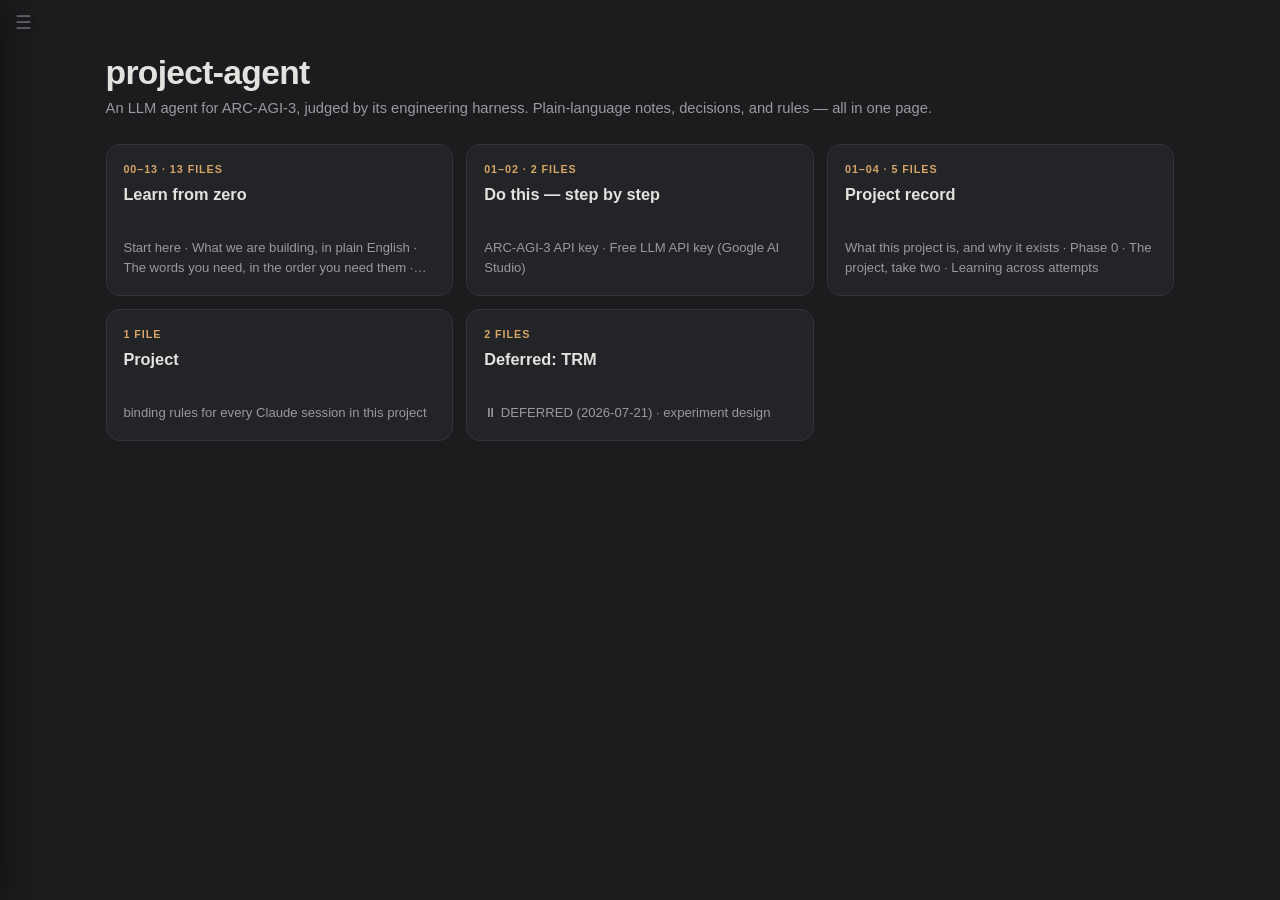
==== commit a2caf165: "Design pass: learning across attempts (far-side direction) Chetan chose "Design pass first" at the f" ====
--- a/index.html
+++ b/index.html
@@ -399,8 +399,8 @@
 <div class="group-body"><a class="tab" data-target="00-how-to-use-these-notes" href="#00-how-to-use-these-notes" title="Study 00 — Start here: how to use these notes"><span class="num">00</span><span class="tab-title">Start here: how to use these notes</span></a><a class="tab" data-target="01-what-we-are-building" href="#01-what-we-are-building" title="Study 01 — What we are building, in plain English"><span class="num">01</span><span class="tab-title">What we are building, in plain English</span></a><a class="tab" data-target="02-the-words-you-need" href="#02-the-words-you-need" title="Study 02 — The words you need, in the order you need them"><span class="num">02</span><span class="tab-title">The words you need, in the order you need them</span></a><a class="tab" data-target="03-what-an-llm-really-is" href="#03-what-an-llm-really-is" title="Study 03 — What an LLM really is: tokens and the context window"><span class="num">03</span><span class="tab-title">What an LLM really is: tokens and the context window</span></a><a class="tab" data-target="04-arc-agi-3-the-game" href="#04-arc-agi-3-the-game" title="Study 04 — ARC-AGI-3: the game our agent has to play"><span class="num">04</span><span class="tab-title">ARC-AGI-3: the game our agent has to play</span></a><a class="tab" data-target="05-the-agent-loop" href="#05-the-agent-loop" title="Study 05 — The agent loop, from first principles"><span class="num">05</span><span class="tab-title">The agent loop, from first principles</span></a><a class="tab" data-target="06-context-engineering" href="#06-context-engineering" title="Study 06 — Context engineering: choosing what the model gets to see"><span class="num">06</span><span class="tab-title">Context engineering: choosing what the model gets to see</span></a><a class="tab" data-target="07-baselines-and-controlled-experiments" href="#07-baselines-and-controlled-experiments" title="Study 07 — Baselines: how you know a change helped"><span class="num">07</span><span class="tab-title">Baselines: how you know a change helped</span></a><a class="tab" data-target="08-evals" href="#08-evals" title="Study 08 — Evals: making the comparison a habit instead of an event"><span class="num">08</span><span class="tab-title">Evals: making the comparison a habit instead of an event</span></a><a class="tab" data-target="09-exploration-and-the-signal-that-cannot-exist" href="#09-exploration-and-the-signal-that-cannot-exist" title="Study 09 — Exploration: why the agent got stuck, and the signal that cannot exist"><span class="num">09</span><span class="tab-title">Exploration: why the agent got stuck, and the signal that cannot exist</span></a><a class="tab" data-target="10-traces-and-the-failure-taxonomy" href="#10-traces-and-the-failure-taxonomy" title="Study 10 — Traces, and the failure taxonomy: answering &quot;why did it do that?&quot;"><span class="num">10</span><span class="tab-title">Traces, and the failure taxonomy: answering &quot;why did it do that?&quot;</span></a><a class="tab" data-target="12-budgets-tokens-cost-latency" href="#12-budgets-tokens-cost-latency" title="Study 12 — Budgets: tokens, cost, and time"><span class="num">12</span><span class="tab-title">Budgets: tokens, cost, and time</span></a><a class="tab" data-target="13-the-interview-story" href="#13-the-interview-story" title="Study 13 — The interview story: the whole project as one answer"><span class="num">13</span><span class="tab-title">The interview story: the whole project as one answer</span></a></div></details>
 <details class="group" open><summary>Do this — step by step<span class="group-count">2</span></summary>
 <div class="group-body"><a class="tab" data-target="01-get-your-arc-api-key" href="#01-get-your-arc-api-key" title="How-to 01 — ARC-AGI-3 API key"><span class="num">01</span><span class="tab-title">ARC-AGI-3 API key</span></a><a class="tab" data-target="02-get-a-free-llm-api-key" href="#02-get-a-free-llm-api-key" title="How-to 02 — Free LLM API key (Google AI Studio)"><span class="num">02</span><span class="tab-title">Free LLM API key (Google AI Studio)</span></a></div></details>
-<details class="group" open><summary>Project record<span class="group-count">4</span></summary>
-<div class="group-body"><a class="tab" data-target="01-project-definition" href="#01-project-definition" title="Study note 1 — What this project is, and why it exists"><span class="num">01</span><span class="tab-title">What this project is, and why it exists</span></a><a class="tab" data-target="02-phase0-verification" href="#02-phase0-verification" title="Study note 2 — Phase 0: checking the ground before building on it"><span class="num">02</span><span class="tab-title">Phase 0: checking the ground before building on it</span></a><a class="tab" data-target="03-agent-harness-spec" href="#03-agent-harness-spec" title="Study note 3 — The project, take two: an agent you can trust, on ARC-AGI-3"><span class="num">03</span><span class="tab-title">The project, take two: an agent you can trust, on ARC-AGI-3</span></a><a class="tab" data-target="decisions" href="#decisions" title="Decision log"><span class="tab-title">Decision log</span></a></div></details>
+<details class="group" open><summary>Project record<span class="group-count">5</span></summary>
+<div class="group-body"><a class="tab" data-target="01-project-definition" href="#01-project-definition" title="Study note 1 — What this project is, and why it exists"><span class="num">01</span><span class="tab-title">What this project is, and why it exists</span></a><a class="tab" data-target="02-phase0-verification" href="#02-phase0-verification" title="Study note 2 — Phase 0: checking the ground before building on it"><span class="num">02</span><span class="tab-title">Phase 0: checking the ground before building on it</span></a><a class="tab" data-target="03-agent-harness-spec" href="#03-agent-harness-spec" title="Study note 3 — The project, take two: an agent you can trust, on ARC-AGI-3"><span class="num">03</span><span class="tab-title">The project, take two: an agent you can trust, on ARC-AGI-3</span></a><a class="tab" data-target="04-learning-across-attempts-design" href="#04-learning-across-attempts-design" title="Design note 4 — Learning across attempts: the far side of the wall"><span class="num">04</span><span class="tab-title">Learning across attempts: the far side of the wall</span></a><a class="tab" data-target="decisions" href="#decisions" title="Decision log"><span class="tab-title">Decision log</span></a></div></details>
 <details class="group" open><summary>Project<span class="group-count">1</span></summary>
 <div class="group-body"><a class="tab" data-target="claude" href="#claude" title="CLAUDE.md — binding rules for every Claude session in this project"><span class="tab-title">binding rules for every Claude session in this project</span></a></div></details>
 <details class="group" open><summary>Deferred: TRM<span class="group-count">2</span></summary>
@@ -409,10 +409,10 @@
   </nav>
   <main class="main" id="main">
     <div class="content" id="content">
-      <article class="doc nav-view" id="doc-home" data-tabid="home"><header class="nav-head"><h1 class="home-h">project-agent</h1><p class="home-sub">An LLM agent for ARC-AGI-3, judged by its engineering harness. Plain-language notes, decisions, and rules — all in one page.</p></header><a class="resume" id="homeResume" href="#" hidden><span class="resume-k">Continue reading</span><span class="resume-t" id="homeResumeTitle"></span><span class="resume-go">→</span></a><div class="cards"><a class="card" data-target="sec-0" href="#sec-0"><span class="card-k">00–13 · 13 files</span><span class="card-t">Learn from zero</span><span class="card-p">Start here · What we are building, in plain English · The words you need, in the order you need them · What an LLM really is</span></a><a class="card" data-target="sec-1" href="#sec-1"><span class="card-k">01–02 · 2 files</span><span class="card-t">Do this — step by step</span><span class="card-p">ARC-AGI-3 API key · Free LLM API key (Google AI Studio)</span></a><a class="card" data-target="sec-2" href="#sec-2"><span class="card-k">01–03 · 4 files</span><span class="card-t">Project record</span><span class="card-p">What this project is, and why it exists · Phase 0 · The project, take two · Decision log</span></a><a class="card" data-target="sec-3" href="#sec-3"><span class="card-k">1 file</span><span class="card-t">Project</span><span class="card-p">binding rules for every Claude session in this project</span></a><a class="card" data-target="sec-4" href="#sec-4"><span class="card-k">2 files</span><span class="card-t">Deferred: TRM</span><span class="card-p">⏸ DEFERRED (2026-07-21) · experiment design</span></a></div></article>
+      <article class="doc nav-view" id="doc-home" data-tabid="home"><header class="nav-head"><h1 class="home-h">project-agent</h1><p class="home-sub">An LLM agent for ARC-AGI-3, judged by its engineering harness. Plain-language notes, decisions, and rules — all in one page.</p></header><a class="resume" id="homeResume" href="#" hidden><span class="resume-k">Continue reading</span><span class="resume-t" id="homeResumeTitle"></span><span class="resume-go">→</span></a><div class="cards"><a class="card" data-target="sec-0" href="#sec-0"><span class="card-k">00–13 · 13 files</span><span class="card-t">Learn from zero</span><span class="card-p">Start here · What we are building, in plain English · The words you need, in the order you need them · What an LLM really is</span></a><a class="card" data-target="sec-1" href="#sec-1"><span class="card-k">01–02 · 2 files</span><span class="card-t">Do this — step by step</span><span class="card-p">ARC-AGI-3 API key · Free LLM API key (Google AI Studio)</span></a><a class="card" data-target="sec-2" href="#sec-2"><span class="card-k">01–04 · 5 files</span><span class="card-t">Project record</span><span class="card-p">What this project is, and why it exists · Phase 0 · The project, take two · Learning across attempts</span></a><a class="card" data-target="sec-3" href="#sec-3"><span class="card-k">1 file</span><span class="card-t">Project</span><span class="card-p">binding rules for every Claude session in this project</span></a><a class="card" data-target="sec-4" href="#sec-4"><span class="card-k">2 files</span><span class="card-t">Deferred: TRM</span><span class="card-p">⏸ DEFERRED (2026-07-21) · experiment design</span></a></div></article>
 <article class="doc nav-view" id="doc-sec-0" data-tabid="sec-0"><nav class="crumb"><a data-target="home" href="#home">⌂ Home</a><span class="crumb-sep">›</span><span class="crumb-here">Learn from zero</span></nav><header class="nav-head"><h1 class="home-h">Learn from zero</h1><p class="home-sub">00–13 · 13 files</p></header><div class="seclist"><a data-target="00-how-to-use-these-notes" href="#00-how-to-use-these-notes" title="Study 00 — Start here: how to use these notes"><span class="num">00</span><span class="st">Start here: how to use these notes</span></a><a data-target="01-what-we-are-building" href="#01-what-we-are-building" title="Study 01 — What we are building, in plain English"><span class="num">01</span><span class="st">What we are building, in plain English</span></a><a data-target="02-the-words-you-need" href="#02-the-words-you-need" title="Study 02 — The words you need, in the order you need them"><span class="num">02</span><span class="st">The words you need, in the order you need them</span></a><a data-target="03-what-an-llm-really-is" href="#03-what-an-llm-really-is" title="Study 03 — What an LLM really is: tokens and the context window"><span class="num">03</span><span class="st">What an LLM really is: tokens and the context window</span></a><a data-target="04-arc-agi-3-the-game" href="#04-arc-agi-3-the-game" title="Study 04 — ARC-AGI-3: the game our agent has to play"><span class="num">04</span><span class="st">ARC-AGI-3: the game our agent has to play</span></a><a data-target="05-the-agent-loop" href="#05-the-agent-loop" title="Study 05 — The agent loop, from first principles"><span class="num">05</span><span class="st">The agent loop, from first principles</span></a><a data-target="06-context-engineering" href="#06-context-engineering" title="Study 06 — Context engineering: choosing what the model gets to see"><span class="num">06</span><span class="st">Context engineering: choosing what the model gets to see</span></a><a data-target="07-baselines-and-controlled-experiments" href="#07-baselines-and-controlled-experiments" title="Study 07 — Baselines: how you know a change helped"><span class="num">07</span><span class="st">Baselines: how you know a change helped</span></a><a data-target="08-evals" href="#08-evals" title="Study 08 — Evals: making the comparison a habit instead of an event"><span class="num">08</span><span class="st">Evals: making the comparison a habit instead of an event</span></a><a data-target="09-exploration-and-the-signal-that-cannot-exist" href="#09-exploration-and-the-signal-that-cannot-exist" title="Study 09 — Exploration: why the agent got stuck, and the signal that cannot exist"><span class="num">09</span><span class="st">Exploration: why the agent got stuck, and the signal that cannot exist</span></a><a data-target="10-traces-and-the-failure-taxonomy" href="#10-traces-and-the-failure-taxonomy" title="Study 10 — Traces, and the failure taxonomy: answering &quot;why did it do that?&quot;"><span class="num">10</span><span class="st">Traces, and the failure taxonomy: answering &quot;why did it do that?&quot;</span></a><a data-target="12-budgets-tokens-cost-latency" href="#12-budgets-tokens-cost-latency" title="Study 12 — Budgets: tokens, cost, and time"><span class="num">12</span><span class="st">Budgets: tokens, cost, and time</span></a><a data-target="13-the-interview-story" href="#13-the-interview-story" title="Study 13 — The interview story: the whole project as one answer"><span class="num">13</span><span class="st">The interview story: the whole project as one answer</span></a></div></article>
 <article class="doc nav-view" id="doc-sec-1" data-tabid="sec-1"><nav class="crumb"><a data-target="home" href="#home">⌂ Home</a><span class="crumb-sep">›</span><span class="crumb-here">Do this — step by step</span></nav><header class="nav-head"><h1 class="home-h">Do this — step by step</h1><p class="home-sub">01–02 · 2 files</p></header><div class="seclist"><a data-target="01-get-your-arc-api-key" href="#01-get-your-arc-api-key" title="How-to 01 — ARC-AGI-3 API key"><span class="num">01</span><span class="st">ARC-AGI-3 API key</span></a><a data-target="02-get-a-free-llm-api-key" href="#02-get-a-free-llm-api-key" title="How-to 02 — Free LLM API key (Google AI Studio)"><span class="num">02</span><span class="st">Free LLM API key (Google AI Studio)</span></a></div></article>
-<article class="doc nav-view" id="doc-sec-2" data-tabid="sec-2"><nav class="crumb"><a data-target="home" href="#home">⌂ Home</a><span class="crumb-sep">›</span><span class="crumb-here">Project record</span></nav><header class="nav-head"><h1 class="home-h">Project record</h1><p class="home-sub">01–03 · 4 files</p></header><div class="seclist"><a data-target="01-project-definition" href="#01-project-definition" title="Study note 1 — What this project is, and why it exists"><span class="num">01</span><span class="st">What this project is, and why it exists</span></a><a data-target="02-phase0-verification" href="#02-phase0-verification" title="Study note 2 — Phase 0: checking the ground before building on it"><span class="num">02</span><span class="st">Phase 0: checking the ground before building on it</span></a><a data-target="03-agent-harness-spec" href="#03-agent-harness-spec" title="Study note 3 — The project, take two: an agent you can trust, on ARC-AGI-3"><span class="num">03</span><span class="st">The project, take two: an agent you can trust, on ARC-AGI-3</span></a><a data-target="decisions" href="#decisions" title="Decision log"><span class="num"></span><span class="st">Decision log</span></a></div></article>
+<article class="doc nav-view" id="doc-sec-2" data-tabid="sec-2"><nav class="crumb"><a data-target="home" href="#home">⌂ Home</a><span class="crumb-sep">›</span><span class="crumb-here">Project record</span></nav><header class="nav-head"><h1 class="home-h">Project record</h1><p class="home-sub">01–04 · 5 files</p></header><div class="seclist"><a data-target="01-project-definition" href="#01-project-definition" title="Study note 1 — What this project is, and why it exists"><span class="num">01</span><span class="st">What this project is, and why it exists</span></a><a data-target="02-phase0-verification" href="#02-phase0-verification" title="Study note 2 — Phase 0: checking the ground before building on it"><span class="num">02</span><span class="st">Phase 0: checking the ground before building on it</span></a><a data-target="03-agent-harness-spec" href="#03-agent-harness-spec" title="Study note 3 — The project, take two: an agent you can trust, on ARC-AGI-3"><span class="num">03</span><span class="st">The project, take two: an agent you can trust, on ARC-AGI-3</span></a><a data-target="04-learning-across-attempts-design" href="#04-learning-across-attempts-design" title="Design note 4 — Learning across attempts: the far side of the wall"><span class="num">04</span><span class="st">Learning across attempts: the far side of the wall</span></a><a data-target="decisions" href="#decisions" title="Decision log"><span class="num"></span><span class="st">Decision log</span></a></div></article>
 <article class="doc nav-view" id="doc-sec-3" data-tabid="sec-3"><nav class="crumb"><a data-target="home" href="#home">⌂ Home</a><span class="crumb-sep">›</span><span class="crumb-here">Project</span></nav><header class="nav-head"><h1 class="home-h">Project</h1><p class="home-sub">1 file</p></header><div class="seclist"><a data-target="claude" href="#claude" title="CLAUDE.md — binding rules for every Claude session in this project"><span class="num"></span><span class="st">binding rules for every Claude session in this project</span></a></div></article>
 <article class="doc nav-view" id="doc-sec-4" data-tabid="sec-4"><nav class="crumb"><a data-target="home" href="#home">⌂ Home</a><span class="crumb-sep">›</span><span class="crumb-here">Deferred: TRM</span></nav><header class="nav-head"><h1 class="home-h">Deferred: TRM</h1><p class="home-sub">2 files</p></header><div class="seclist"><a data-target="readme" href="#readme" title="TRM reproduction on free Kaggle GPUs — ⏸ DEFERRED (2026-07-21)"><span class="num"></span><span class="st">⏸ DEFERRED (2026-07-21)</span></a><a data-target="ablation-plan" href="#ablation-plan" title="The recursion-depth ablation — experiment design"><span class="num"></span><span class="st">experiment design</span></a></div></article>
 <article class="doc" id="doc-00-how-to-use-these-notes" data-tabid="00-how-to-use-these-notes"><nav class="crumb"><a data-target="home" href="#home">⌂ Home</a><span class="crumb-sep">›</span><a data-target="sec-0" href="#sec-0">Learn from zero</a></nav><h1>Study 00 — Start here: how to use these notes</h1>
@@ -6354,10 +6354,321 @@
 <h2>Next step</h2>
 <p>Phase A: install the <code>arc-agi-3</code> SDK, register the free API key (three.arcprize.org),
 run a scripted agent on one public game, pull the scorecard. First study note after
-that: <strong>tokens, context windows, and why they are the physics of this whole project.</strong></p><nav class="pager"><a class="pager-prev" data-target="02-phase0-verification" href="#02-phase0-verification" title="Study note 2 — Phase 0: checking the ground before building on it">← <span>Phase 0: checking the ground before building on it</span></a><a class="pager-next" data-target="decisions" href="#decisions" title="Decision log"><span>Decision log</span> →</a></nav></article>
+that: <strong>tokens, context windows, and why they are the physics of this whole project.</strong></p><nav class="pager"><a class="pager-prev" data-target="02-phase0-verification" href="#02-phase0-verification" title="Study note 2 — Phase 0: checking the ground before building on it">← <span>Phase 0: checking the ground before building on it</span></a><a class="pager-next" data-target="04-learning-across-attempts-design" href="#04-learning-across-attempts-design" title="Design note 4 — Learning across attempts: the far side of the wall"><span>Learning across attempts: the far side of the wall</span> →</a></nav></article>
+<article class="doc" id="doc-04-learning-across-attempts-design" data-tabid="04-learning-across-attempts-design"><nav class="crumb"><a data-target="home" href="#home">⌂ Home</a><span class="crumb-sep">›</span><a data-target="sec-2" href="#sec-2">Project record</a></nav><h1>Design note 4 — Learning across attempts: the far side of the wall</h1>
+<p><em>Written 2026-07-28. This is a </em><em>design pass for approval</em><em>, not a build. It commits no
+code and runs nothing live. Its job: say precisely what "the agent learns across attempts"
+could mean, be honest about the odds given four failed experiments, recommend the
+cheapest-first path, and pre-register the first experiment — so that if Chetan approves a
+direction, the build is a fill-in and the discipline (§2, §5) is already in place.</em></p>
+<blockquote>
+<p><strong>STATUS: DESIGN — NOT APPROVED FOR BUILD.</strong> Per CLAUDE.md §2 this is a <em>new direction</em>.
+It needs its own dated <code>DECISIONS.md</code> entry (this pass writes one recording the design)
+<strong>and</strong> Chetan's explicit "build option X" before any code. Nothing here is a decision
+yet; §8 is the decision I need from him.</p>
+</blockquote>
+<hr />
+<h2>0. What this is, in plain words</h2>
+<p>The teaching course (notes 00–10, 12, 13) is finished. Along the way the agent hit a
+<strong>wall</strong>: it plays every game busily and legally and <strong>never once moves the score</strong>. The
+failure taxonomy (note 10) put a number on it — <strong>88% of its actions are "active but no
+progress," 0% are progress.</strong> Four experiments tried to get it past the wall by <em>telling
+it more</em> (its own history, a falsifiable theory, an after-the-fact progress report). All
+four changed its behaviour; <strong>none moved the score.</strong></p>
+<p>The one direction left is different in kind: let the agent <strong>play the same game several
+times and carry something it learned from one attempt into the next.</strong> That is what
+"learning across attempts" means. This note designs it — and, just as importantly, is
+honest that the four prior failures set a <em>low prior</em> on any version of it working, and
+that "the wall is the finding" is itself a legitimate, strong place to stop.</p>
+<hr />
+<h2>1. The wall, precisely (so a fix has a target)</h2>
+<p>Carried from notes 09 and 10, in one paragraph so a design has something concrete to
+attack:</p>
+<ul>
+<li><strong>Progress is undefined without a goal.</strong> These games state no goal (note 04).</li>
+<li><strong>Nothing <em>inside</em> an episode knows the goal.</strong> Every screen-derived "am I getting
+  warmer?" signal we tried read <em>backwards</em> on the recorded failure — a meaningless marker
+  sliding one cell a turn looked like steady progress (<code>artifacts/progress-signals.json</code>,
+  the impossibility result).</li>
+<li><strong>Exactly one thing knows the goal: the server's scorecard</strong>, closed at the end of a
+  play — it reports levels cleared and a reference solution's length. But it arrives only
+  at the end, and Exp 4 fed it into the <em>next</em> attempt's prompt and <strong>it did not steer</strong>
+  (null on every pre-registered "works" metric; score stayed 0→0).</li>
+<li><strong>The taxonomy names the target exactly.</strong> A real fix has to move actions <strong>out of
+  <code>active_no_progress</code> (88%) and into <code>progress</code> (0%)</strong> — and <code>progress</code> means the score
+  moved, which across every committed run it never has.</li>
+</ul>
+<p>That last line is the whole problem stated as a target. Keep it in view for the rest of
+this note.</p>
+<hr />
+<h2>2. The one hard fact every design hits: there is no success to learn from</h2>
+<p>This is the crux of the entire design pass, so it comes before the options.</p>
+<p><strong>Learning "which actions led to success" needs at least one success.</strong> Credit assignment,
+reward models, an action-value table — all of them learn a mapping from <em>what I did</em> to
+<em>how well it went</em>. Our agent's "how well it went" is <strong>0 on every attempt of every dev
+game</strong> (final_score 0, levels_cleared 0, note 10). A learner fed an all-zero outcome learns
+nothing: <code>0 = f(anything)</code> has no gradient, no signal, no preferred action. So:</p>
+<blockquote>
+<p><strong>Any design that learns from the outcome is blocked until the agent produces a first
+non-zero outcome — which is the very thing we are trying to make it do.</strong> This is the
+reward-sparsity wall, and "learn across attempts" does not dissolve it; it just moves it
+up one level (now we lack a success to learn <em>across attempts</em> from).</p>
+</blockquote>
+<p>There are only two ways around a sparse-reward wall, and every serious design below is one
+of them:</p>
+<ul>
+<li><strong>(a) Manufacture the first success by coverage</strong> — explore the game's states
+  <em>systematically</em> (novelty-seeking) until you stumble into a level clear, then bootstrap
+  from that first non-zero reward.</li>
+<li><strong>(b) Learn something goal-agnostic</strong> — a model of <em>what each action does</em> (not what is
+  good), and hope a better-informed agent gets further on its own.</li>
+</ul>
+<p>If neither of those produces a first success, the far-side work characterises the wall more
+sharply but does not break it. That has to be said out loud (§4 honesty), and it shapes the
+recommendation.</p>
+<hr />
+<h2>3. The four candidate designs, assessed honestly</h2>
+<p>Each is judged on: what signal it learns from, whether it needs the goal, where it plugs
+into code that already exists, build size, free-tier quota cost, and — the column that
+matters — its honest odds against the wall in §2.</p>
+<table>
+<thead>
+<tr>
+<th>#</th>
+<th>Design</th>
+<th>Learns from</th>
+<th>Needs goal?</th>
+<th>Escape hatch (§2)</th>
+<th>Build</th>
+<th>Honest odds</th>
+</tr>
+</thead>
+<tbody>
+<tr>
+<td><strong>A</strong></td>
+<td>Cross-attempt <strong>credit assignment on the score</strong></td>
+<td>levels cleared per attempt</td>
+<td>yes</td>
+<td>neither</td>
+<td>small</td>
+<td><strong>~0 — blocked</strong>: no success to assign credit to</td>
+</tr>
+<tr>
+<td><strong>B</strong></td>
+<td>A goal-agnostic <strong>action/effect model</strong></td>
+<td>what each action does to the screen</td>
+<td>no</td>
+<td>(b)</td>
+<td>medium</td>
+<td>low–moderate</td>
+</tr>
+<tr>
+<td><strong>C</strong></td>
+<td><strong>Count-based novelty exploration</strong> across attempts</td>
+<td>how often each (state, action) was tried</td>
+<td>no</td>
+<td><strong>(a)</strong></td>
+<td>large</td>
+<td>the only path to a <em>first</em> success; uncertain</td>
+</tr>
+<tr>
+<td><strong>D</strong></td>
+<td>Cheap probe: a <strong>plain-language memory of prior attempts</strong></td>
+<td>what was tried across attempts</td>
+<td>no</td>
+<td>weak (b)</td>
+<td>small</td>
+<td>low, but cheapest to test</td>
+</tr>
+</tbody>
+</table>
+<h3>A — Credit assignment on the score. <em>Reject as the primary path.</em></h3>
+<p>The textbook "learn across attempts": figure out which actions in a losing attempt cost you
+the level. It is blocked by §2 before it starts — with every attempt scoring 0, there is no
+win and no loss to compare, so credit assignment has nothing to bite on. It becomes
+available <em>only after</em> something else produces a first level clear. Kept on the shelf for
+after C, not built now.</p>
+<h3>B — A goal-agnostic action/effect model.</h3>
+<p>Learn, across attempts, a compact statement of what each action <em>does</em>: e.g. "ACTION3 moves
+the marker one column right — same effect in all 5 attempts, and it never cleared a level."
+This is stronger than Exp 1's within-episode history because it is <em>aggregated over
+attempts</em> and can carry the damning part ("...and it never cleared a level in 5 tries").
+Plugs straight into the progress-signal path (§6). <strong>The honest doubt:</strong> Exp 1 and Exp 3
+already showed the LLM reads "what an action does" as <em>"this action works,"</em> and narrated a
+meaningless marker as achievement. A cross-attempt effect model might read differently
+because it can say "the same nothing, every time" — or it might get read favourably again.
+Medium build, cheap to run.</p>
+<h3>C — Count-based novelty exploration across attempts. <em>The only design that can produce a first success.</em></h3>
+<p>Keep a store, persisted across all attempts at a game, of how many times each
+<code>(state-feature, action)</code> pair has been tried. Bias the agent toward the <strong>least-tried</strong>
+options — classic sparse-reward exploration (pseudo-counts / novelty bonuses). It needs no
+goal: novelty is intrinsic. It is the one design with a <em>mechanism</em> for escape hatch (a) —
+methodically covering unexplored states is how you stumble into the first level clear that
+unblocks A and B. <strong>The two honest doubts, stated plainly:</strong> (1) the raw state space is
+astronomically large (a 64×64 grid, plus click coordinates), so novelty over raw screens is
+hopeless — it works <em>only</em> with a good hand-designed <strong>state abstraction</strong> (which screen
+features count as "the same state"), and choosing that abstraction is itself the hard part;
+(2) ARC-AGI-3 puzzles reward <em>insight</em>, and there is no guarantee brute coverage reaches a
+solution before the action budget runs out. Largest build, highest quota, best shot.</p>
+<h3>D — Cheap probe: a plain-language memory of prior attempts.</h3>
+<p>The smallest real step past Exp 4. Exp 4 carried only the <em>outcome</em> ("you cleared 0
+levels"). D carries a digest of <em>what you actually tried</em>: "Across your last 3 attempts you
+opened with ACTION3 every time; each time it changed 2 cells and cleared no level. Try a
+structurally different approach." It generalises Exp 4's <code>AttemptSummary</code> (one attempt's
+outcome) into an <code>AttemptMemory</code> (what was tried across attempts). <strong>It is close to what
+already failed</strong> — but it is the cheapest possible way to answer a question we have <em>not</em>
+directly asked: <em>does cross-attempt memory of strategies get the agent to try a genuinely
+different approach, or does it repeat itself even when told what it already did?</em> Fits one
+day's free quota. Small build.</p>
+<hr />
+<h2>4. The honest bottom line before recommending anything</h2>
+<p>Four experiments now say the same thing: <strong>"tell the LLM more, in words" does not break
+this wall.</strong> Designs A and D are both "tell it more in words," and A is additionally blocked
+by §2. Designs B and C are structurally different — a <em>learned model</em>, and in C's case a
+<em>selection mechanism that partly overrides the LLM's free choice</em> — and C is the only one
+with any mechanism to manufacture the first success everything else needs.</p>
+<p>So the intellectually honest framing to hand Chetan is <strong>not</strong> "here is how we beat the
+game." It is:</p>
+<blockquote>
+<p>The reward-sparsity wall is the real finding of this project. Every far-side design either
+needs a first success it cannot manufacture (A, B, D) or tries to manufacture one by brute
+coverage on puzzles built to resist it (C). The far-side work's value is therefore either
+<strong>(i)</strong> it breaks the wall — a genuine result — or <strong>(ii)</strong> it fails and characterises the
+wall more sharply, which is still a publishable, interview-grade result. "The wall is the
+finding, and here is exactly why nothing moves it" is a strong story on its own, and
+stopping there is a legitimate choice, not a defeat.</p>
+</blockquote>
+<p>This honesty is required by CLAUDE.md §4 and it is <em>also</em> the best interview posture: an
+engineer who can say "I ran four controlled experiments, hit a fundamental wall, and can
+prove why it's fundamental" is more credible than one who claims a fragile win.</p>
+<hr />
+<h2>5. Recommended path: cheap probe first, then the real bet — staged and falsification-first</h2>
+<p>Grounded in the house rules (§5 evals-gate every change; one variable per arm; the
+falsification-first method that Exp 3 used):</p>
+<ul>
+<li><strong>Stage 0 — the cheap probe (Design D), pre-registered as an experiment (§6).</strong> Not
+  because we expect it to work — state the null prior honestly — but because it is ~one day
+  of free quota and <strong>either outcome is clean</strong>: a surprise steer would be the first crack
+  in the wall; the expected null sharpens the wall ("the agent repeats its approach even
+  when handed a memory of it"). This is the smallest amount of quota that buys a real
+  answer, so it goes first.</li>
+<li><strong>Stage 1 — the real bet (Design C, with B's effect-memory folded in).</strong> The only path to
+  a first non-zero reward. Approved <strong>only if</strong> Stage 0's result and Chetan's appetite for
+  the quota and complexity justify it. This is where the state-abstraction design work
+  happens, and it gets its own design sub-pass before any code.</li>
+</ul>
+<p>Why staged rather than straight to C: C is the largest build and the highest quota risk in
+the whole project, and committing to it before the cheap probe has spoken would be exactly
+the "silent drift into the expensive new direction" §2 exists to prevent.</p>
+<hr />
+<h2>6. The pre-registered first experiment (Stage 0), in the house format</h2>
+<p>Written <em>before</em> the arm runs, same discipline as Exp 3 and Exp 4.</p>
+<ul>
+<li><strong>Question.</strong> Does giving the agent a plain-language memory of <em>what it already tried on
+  previous attempts at this game</em> make it try a structurally different approach — and does
+  that move the score?</li>
+<li><strong>Hypothesis, pre-registered.</strong> Null expected: no score change (prior is strong after
+  Exp 1/3/4). "<strong>Works</strong>" would look like a genuine drop in cross-attempt repetition —
+  attempt-2 <code>top_action_share_excess</code> down and <code>distinct_targets</code> up <strong>relative to Exp 4's
+  progress arm</strong>, <em>with</em> at least one non-zero score somewhere. "<strong>Backfires</strong>" would look
+  like more dead actions (the agent thrashing for novelty), as the progress signal did.</li>
+<li><strong>The one variable.</strong> <code>--attempt-memory</code> on vs off, holding everything else at Exp 4's
+  settings (dev suite, seed 0, 30 actions, <code>repeat_limit 3</code>, no hypothesis, no
+  scorecard-progress, <code>gemini-3.5-flash-lite</code>, objects encoder, <code>--attempts 2</code>). The single
+  difference: attempt 2's prompt carries a digest of attempt 1's <em>action sequence and
+  effects</em>, not just its scorecard outcome.</li>
+<li><strong>Arms.</strong> <code>dev-llm-m0</code> (control, byte-for-byte the Phase-B prompt on attempt 1) vs
+  <code>dev-llm-m1</code> (<code>--attempt-memory</code>). Judged on <strong>attempt 2 only</strong> (<code>compare_evals.py
+  --attempt 2</code>), exactly as Exp 4 was, so attempt 1 — identical in both by construction — does
+  not dilute the effect.</li>
+<li><strong>Metrics, tagged as always.</strong> <em>Steering</em> (decides keep/revert): <code>top_action_share_excess</code>,
+  <code>distinct_targets</code>, <code>no_change_rate</code>, <code>revisit_rate</code>. <em>Outcome</em>: <code>final_score</code>,
+  <code>levels_completed</code>. <em>Cost</em>: <code>input_tokens</code>, wall seconds. Only steering decides; the
+  17-point single-seed noise floor (<code>eval-noise-floor</code>) applies, so a verdict needs a
+  consistent cross-game direction, not one game's swing.</li>
+<li><strong>Kept-or-reverted rule.</strong> <code>--attempt-memory</code> stays <strong>off by default</strong> and the mechanism
+  is reverted unless steering improves with no outcome regression, recorded with before/after
+  numbers (§5). A null is written up as a null (§4).</li>
+</ul>
+<p><strong>Quota cost, arithmetic (free-tier 500 RPD).</strong> 2 arms × 4 games × 2 attempts × 30 actions
+= <strong>480 calls</strong> — the same shape as Exp 4, which fit inside one day's window. It is a
+one-day experiment, no new quota risk.</p>
+<hr />
+<h2>7. Where it plugs into code that already exists (so this isn't hand-waving)</h2>
+<p>I read these files this session; the interfaces below are real, not guessed.</p>
+<ul>
+<li><strong>Stage 0 (Design D).</strong></li>
+<li><code>scripts/run_evals.py::play()</code> already loops <code>--attempts</code> and threads a <code>prior</code> object
+    from attempt K into attempt K+1 (lines 128–185). Generalise <code>prior</code> from a single
+    <code>AttemptSummary</code> to an accumulating <code>AttemptMemory</code> (attempts 1..K).</li>
+<li><code>harness/progress_signal.py</code> — add an <code>AttemptMemory</code> dataclass and a renderer beside
+    <code>AttemptSummary</code>/<code>render_progress_block</code>; the digest is built from the committed trace of
+    each prior attempt (action labels + <code>cells_changed</code> + <code>score_delta</code> are all in
+    <code>StepRecord</code>, <code>harness/loop.py</code>).</li>
+<li><code>harness/policies.py::LLMPolicy</code> — one new optional constructor arg beside <code>progress=</code>,
+    rendered into the existing <code>{progress}</code> slot of <code>PROMPT</code>. Off by default keeps the golden
+    control-prompt test green.</li>
+<li><code>scripts/run_evals.py::main()</code> — one new <code>--attempt-memory</code> flag, recorded into the arm
+    config exactly like <code>--progress</code>, so <code>compare_evals.py</code> sees a one-variable diff.</li>
+<li><strong>Stage 1 (Design C), when/if approved.</strong> A new cross-attempt visitation store (persisted
+  in <code>runs/</code> beside the traces), a state-abstraction function over <code>main_grid</code>, and a
+  selection bias applied where the repetition guard already intercepts the policy's choice
+  (<code>LLMPolicy.choose</code>). This gets its own design sub-pass; it is <em>not</em> specified here.</li>
+</ul>
+<p>No new external dependency, no paid tier, no GPU — consistent with §7.</p>
+<hr />
+<h2>8. The decision I need from Chetan (§2)</h2>
+<p>Whatever the choice, per §2 it gets its <strong>own dated <code>DECISIONS.md</code> entry and an explicit
+"yes, build it"</strong> before I write code. This note and its DECISIONS entry only record that
+the <em>design pass</em> happened.</p>
+<ol>
+<li><strong>Approve Stage 0 — the cheap probe (Design D).</strong> ~480 calls, one day of free quota, a
+   clean result either way. <strong>My recommendation</strong> — it is the smallest spend that tells us
+   something new, and it de-risks the decision about Stage 1. <em>(Recommended.)</em></li>
+<li><strong>Go straight to Stage 1 (Design C).</strong> The only path to a first success, but the largest
+   build and the highest quota risk in the project; would want its own design sub-pass first.</li>
+<li><strong>Don't build. Declare the wall the project's finding and consolidate</strong> (§4) — a
+   legitimate, strong stopping point. The interview story is complete as it stands.</li>
+<li><strong>A different idea</strong> you want folded in.</li>
+</ol>
+<hr />
+<p><em>Sits beside <a href="#03-agent-harness-spec" class="wikilink" data-target="03-agent-harness-spec">note 03 — the harness spec</a>; attacks the wall named
+in <a href="#09-exploration-and-the-signal-that-cannot-exist" class="wikilink" data-target="09-exploration-and-the-signal-that-cannot-exist">study note 09</a> and quantified
+in <a href="#10-traces-and-the-failure-taxonomy" class="wikilink" data-target="10-traces-and-the-failure-taxonomy">study note 10</a>. It is the prerequisite for
+the still-owed study note 11 (memory/retrieval), which cannot be written until the agent
+actually has the cross-attempt memory this note designs.</em></p><nav class="pager"><a class="pager-prev" data-target="03-agent-harness-spec" href="#03-agent-harness-spec" title="Study note 3 — The project, take two: an agent you can trust, on ARC-AGI-3">← <span>The project, take two: an agent you can trust, on ARC-AGI-3</span></a><a class="pager-next" data-target="decisions" href="#decisions" title="Decision log"><span>Decision log</span> →</a></nav></article>
 <article class="doc" id="doc-decisions" data-tabid="decisions"><nav class="crumb"><a data-target="home" href="#home">⌂ Home</a><span class="crumb-sep">›</span><a data-target="sec-2" href="#sec-2">Project record</a></nav><h1>Decision log</h1>
 <p>One entry per decision that shaped the project. Newest first.
 Format: date · decision · why · what was rejected.</p>
+<hr />
+<h2>2026-07-28 (later) — Design pass done for the far-side direction; the BUILD is still deferred pending Chetan's explicit pick</h2>
+<p><em>Chetan chose "Design pass first" when asked whether to open the far-side direction (the
+in-session decision the 2026-07-28 taxonomy entry pointed at). This entry records that the
+design pass happened and what it concluded. It is deliberately </em><em>not</em><em> an approval to build:
+§2 requires the new direction to get Chetan's explicit "build option X" first, and a design
+doc must not be a side door around that.</em></p>
+<p><strong>What was produced.</strong> <code>notes/04-learning-across-attempts-design.md</code> — a design-for-approval
+(no code, nothing run). It: (1) restates the wall as a build target using the taxonomy (move
+actions out of <code>active_no_progress</code> 88% into <code>progress</code> 0%); (2) names the crux —
+<strong>reward-sparsity: with every attempt scoring 0, there is no success to learn credit from, so
+"learn across attempts" moves the wall up a level rather than dissolving it</strong>; (3) assesses
+four candidate designs — A credit-assignment-on-score (blocked, no success to learn from),
+B goal-agnostic action/effect model, C count-based novelty exploration (the only path that
+can <em>manufacture</em> a first success, but largest build + highest quota + needs a hard state
+abstraction), D a cheap plain-language cross-attempt memory (closest to what failed, but the
+cheapest probe); (4) pre-registers a Stage-0 experiment (<code>--attempt-memory</code>, arms
+<code>dev-llm-m0/m1</code>, judged on attempt 2, ~480 calls = one free-tier day); (5) grounds every plug
+point in files actually read this session (<code>play()</code> attempts loop, <code>AttemptSummary</code> →
+<code>AttemptMemory</code>, <code>LLMPolicy(progress=)</code> slot).</p>
+<p><strong>Recommendation (not a decision).</strong> Staged, falsification-first: <strong>Stage 0 = the cheap probe
+(D)</strong> first — smallest spend that buys a real answer, clean result either way — then <strong>Stage 1
+= the real bet (C)</strong> only if Stage 0 + Chetan's appetite justify it. Explicitly on the table
+as a peer option: <strong>stop and declare the wall the project's finding</strong> (§4) — a legitimate,
+interview-grade result, not a defeat.</p>
+<p><strong>What is NOT decided.</strong> Which option (if any) gets built. That is Chetan's call (§8 of the
+design note), and it gets its own dated entry + explicit agreement before code. Until then the
+far-side build stays <strong>deferred</strong>, exactly as the earlier 2026-07-28 and 2026-07-27 entries
+left it.</p>
 <hr />
 <h2>2026-07-28 — Next work: a failure taxonomy from the recorded traces (→ unblocks note 10); far-side agent work stays deferred</h2>
 <p><em>Chetan delegated the choice in-session ("you pick the best one"). Picking the on-ladder,
@@ -7760,7 +8071,7 @@
 targets, held-out tests, one-command reruns, written experiment records.</p>
 <p><strong>Why:</strong> It is the same discipline interviewers probe in applied-science loops
 (how do you know your result is real?), and it is timeless scientific method rather
-than a tooling stack.</p><nav class="pager"><a class="pager-prev" data-target="03-agent-harness-spec" href="#03-agent-harness-spec" title="Study note 3 — The project, take two: an agent you can trust, on ARC-AGI-3">← <span>The project, take two: an agent you can trust, on ARC-AGI-3</span></a><a class="pager-next" data-target="claude" href="#claude" title="CLAUDE.md — binding rules for every Claude session in this project"><span>binding rules for every Claude session in this project</span> →</a></nav></article>
+than a tooling stack.</p><nav class="pager"><a class="pager-prev" data-target="04-learning-across-attempts-design" href="#04-learning-across-attempts-design" title="Design note 4 — Learning across attempts: the far side of the wall">← <span>Learning across attempts: the far side of the wall</span></a><a class="pager-next" data-target="claude" href="#claude" title="CLAUDE.md — binding rules for every Claude session in this project"><span>binding rules for every Claude session in this project</span> →</a></nav></article>
 <article class="doc" id="doc-claude" data-tabid="claude"><nav class="crumb"><a data-target="home" href="#home">⌂ Home</a><span class="crumb-sep">›</span><a data-target="sec-3" href="#sec-3">Project</a></nav><h1>CLAUDE.md — binding rules for every Claude session in this project</h1>
 <p>These rules apply to ANY Claude model working here (Opus, Fable, or later models).
 They exist because sessions and models change but quality must not. Treat every rule
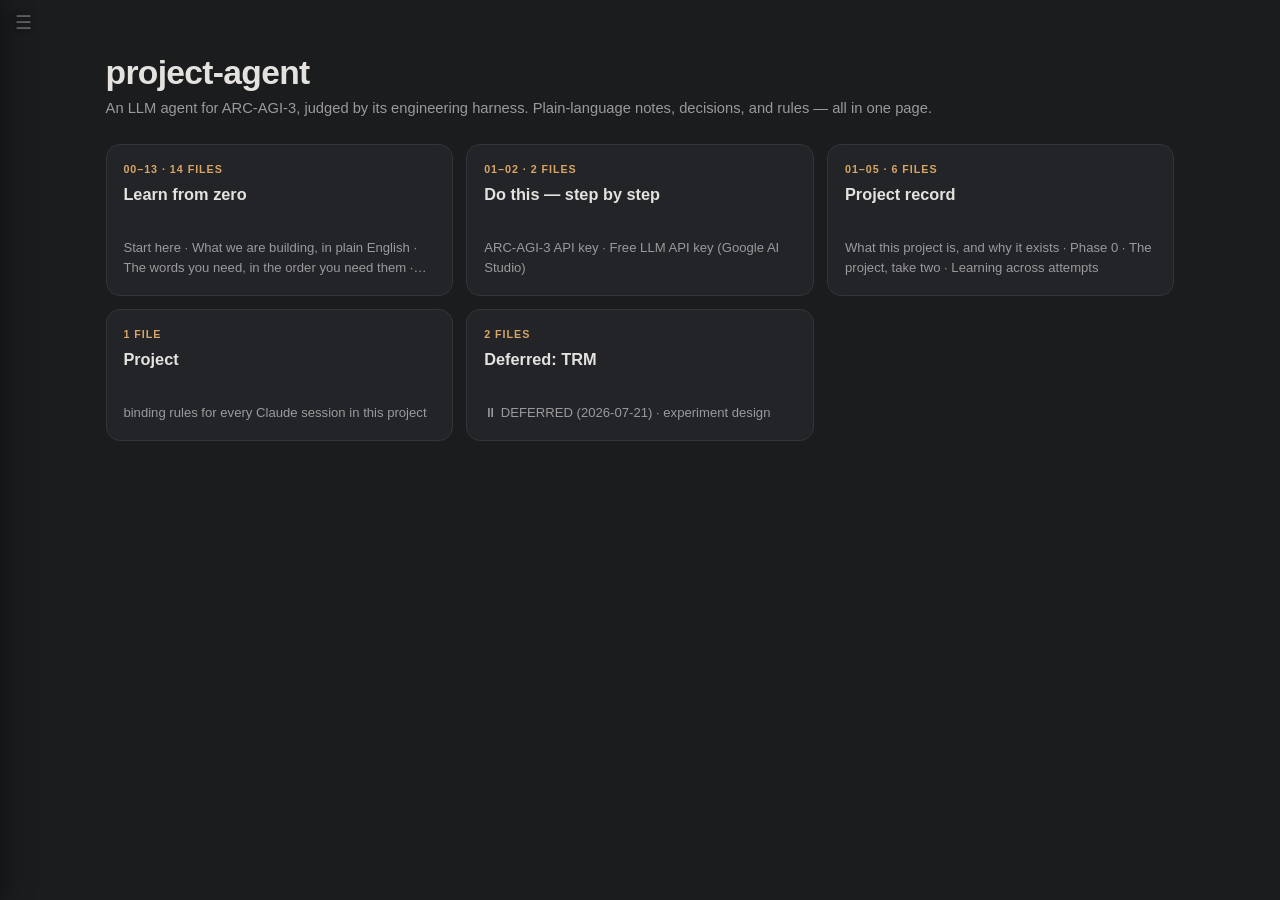
==== commit f272d843: "Study note 11 (memory & retrieval): the ladder is now complete, 00-13 Milestone 1 of the consolidati" ====
--- a/index.html
+++ b/index.html
@@ -395,12 +395,12 @@
     </div>
     <input class="filter" id="filter" type="search" placeholder="Filter…" autocomplete="off">
     <a class="tab homelink" data-target="home" href="#home"><span class="num">⌂</span><span class="tab-title">Home</span></a>
-    <details class="group" open><summary>Learn from zero<span class="group-count">13</span></summary>
-<div class="group-body"><a class="tab" data-target="00-how-to-use-these-notes" href="#00-how-to-use-these-notes" title="Study 00 — Start here: how to use these notes"><span class="num">00</span><span class="tab-title">Start here: how to use these notes</span></a><a class="tab" data-target="01-what-we-are-building" href="#01-what-we-are-building" title="Study 01 — What we are building, in plain English"><span class="num">01</span><span class="tab-title">What we are building, in plain English</span></a><a class="tab" data-target="02-the-words-you-need" href="#02-the-words-you-need" title="Study 02 — The words you need, in the order you need them"><span class="num">02</span><span class="tab-title">The words you need, in the order you need them</span></a><a class="tab" data-target="03-what-an-llm-really-is" href="#03-what-an-llm-really-is" title="Study 03 — What an LLM really is: tokens and the context window"><span class="num">03</span><span class="tab-title">What an LLM really is: tokens and the context window</span></a><a class="tab" data-target="04-arc-agi-3-the-game" href="#04-arc-agi-3-the-game" title="Study 04 — ARC-AGI-3: the game our agent has to play"><span class="num">04</span><span class="tab-title">ARC-AGI-3: the game our agent has to play</span></a><a class="tab" data-target="05-the-agent-loop" href="#05-the-agent-loop" title="Study 05 — The agent loop, from first principles"><span class="num">05</span><span class="tab-title">The agent loop, from first principles</span></a><a class="tab" data-target="06-context-engineering" href="#06-context-engineering" title="Study 06 — Context engineering: choosing what the model gets to see"><span class="num">06</span><span class="tab-title">Context engineering: choosing what the model gets to see</span></a><a class="tab" data-target="07-baselines-and-controlled-experiments" href="#07-baselines-and-controlled-experiments" title="Study 07 — Baselines: how you know a change helped"><span class="num">07</span><span class="tab-title">Baselines: how you know a change helped</span></a><a class="tab" data-target="08-evals" href="#08-evals" title="Study 08 — Evals: making the comparison a habit instead of an event"><span class="num">08</span><span class="tab-title">Evals: making the comparison a habit instead of an event</span></a><a class="tab" data-target="09-exploration-and-the-signal-that-cannot-exist" href="#09-exploration-and-the-signal-that-cannot-exist" title="Study 09 — Exploration: why the agent got stuck, and the signal that cannot exist"><span class="num">09</span><span class="tab-title">Exploration: why the agent got stuck, and the signal that cannot exist</span></a><a class="tab" data-target="10-traces-and-the-failure-taxonomy" href="#10-traces-and-the-failure-taxonomy" title="Study 10 — Traces, and the failure taxonomy: answering &quot;why did it do that?&quot;"><span class="num">10</span><span class="tab-title">Traces, and the failure taxonomy: answering &quot;why did it do that?&quot;</span></a><a class="tab" data-target="12-budgets-tokens-cost-latency" href="#12-budgets-tokens-cost-latency" title="Study 12 — Budgets: tokens, cost, and time"><span class="num">12</span><span class="tab-title">Budgets: tokens, cost, and time</span></a><a class="tab" data-target="13-the-interview-story" href="#13-the-interview-story" title="Study 13 — The interview story: the whole project as one answer"><span class="num">13</span><span class="tab-title">The interview story: the whole project as one answer</span></a></div></details>
+    <details class="group" open><summary>Learn from zero<span class="group-count">14</span></summary>
+<div class="group-body"><a class="tab" data-target="00-how-to-use-these-notes" href="#00-how-to-use-these-notes" title="Study 00 — Start here: how to use these notes"><span class="num">00</span><span class="tab-title">Start here: how to use these notes</span></a><a class="tab" data-target="01-what-we-are-building" href="#01-what-we-are-building" title="Study 01 — What we are building, in plain English"><span class="num">01</span><span class="tab-title">What we are building, in plain English</span></a><a class="tab" data-target="02-the-words-you-need" href="#02-the-words-you-need" title="Study 02 — The words you need, in the order you need them"><span class="num">02</span><span class="tab-title">The words you need, in the order you need them</span></a><a class="tab" data-target="03-what-an-llm-really-is" href="#03-what-an-llm-really-is" title="Study 03 — What an LLM really is: tokens and the context window"><span class="num">03</span><span class="tab-title">What an LLM really is: tokens and the context window</span></a><a class="tab" data-target="04-arc-agi-3-the-game" href="#04-arc-agi-3-the-game" title="Study 04 — ARC-AGI-3: the game our agent has to play"><span class="num">04</span><span class="tab-title">ARC-AGI-3: the game our agent has to play</span></a><a class="tab" data-target="05-the-agent-loop" href="#05-the-agent-loop" title="Study 05 — The agent loop, from first principles"><span class="num">05</span><span class="tab-title">The agent loop, from first principles</span></a><a class="tab" data-target="06-context-engineering" href="#06-context-engineering" title="Study 06 — Context engineering: choosing what the model gets to see"><span class="num">06</span><span class="tab-title">Context engineering: choosing what the model gets to see</span></a><a class="tab" data-target="07-baselines-and-controlled-experiments" href="#07-baselines-and-controlled-experiments" title="Study 07 — Baselines: how you know a change helped"><span class="num">07</span><span class="tab-title">Baselines: how you know a change helped</span></a><a class="tab" data-target="08-evals" href="#08-evals" title="Study 08 — Evals: making the comparison a habit instead of an event"><span class="num">08</span><span class="tab-title">Evals: making the comparison a habit instead of an event</span></a><a class="tab" data-target="09-exploration-and-the-signal-that-cannot-exist" href="#09-exploration-and-the-signal-that-cannot-exist" title="Study 09 — Exploration: why the agent got stuck, and the signal that cannot exist"><span class="num">09</span><span class="tab-title">Exploration: why the agent got stuck, and the signal that cannot exist</span></a><a class="tab" data-target="10-traces-and-the-failure-taxonomy" href="#10-traces-and-the-failure-taxonomy" title="Study 10 — Traces, and the failure taxonomy: answering &quot;why did it do that?&quot;"><span class="num">10</span><span class="tab-title">Traces, and the failure taxonomy: answering &quot;why did it do that?&quot;</span></a><a class="tab" data-target="11-memory-and-retrieval" href="#11-memory-and-retrieval" title="Study 11 — Memory and retrieval: giving an agent a past, honestly"><span class="num">11</span><span class="tab-title">Memory and retrieval: giving an agent a past, honestly</span></a><a class="tab" data-target="12-budgets-tokens-cost-latency" href="#12-budgets-tokens-cost-latency" title="Study 12 — Budgets: tokens, cost, and time"><span class="num">12</span><span class="tab-title">Budgets: tokens, cost, and time</span></a><a class="tab" data-target="13-the-interview-story" href="#13-the-interview-story" title="Study 13 — The interview story: the whole project as one answer"><span class="num">13</span><span class="tab-title">The interview story: the whole project as one answer</span></a></div></details>
 <details class="group" open><summary>Do this — step by step<span class="group-count">2</span></summary>
 <div class="group-body"><a class="tab" data-target="01-get-your-arc-api-key" href="#01-get-your-arc-api-key" title="How-to 01 — ARC-AGI-3 API key"><span class="num">01</span><span class="tab-title">ARC-AGI-3 API key</span></a><a class="tab" data-target="02-get-a-free-llm-api-key" href="#02-get-a-free-llm-api-key" title="How-to 02 — Free LLM API key (Google AI Studio)"><span class="num">02</span><span class="tab-title">Free LLM API key (Google AI Studio)</span></a></div></details>
-<details class="group" open><summary>Project record<span class="group-count">5</span></summary>
-<div class="group-body"><a class="tab" data-target="01-project-definition" href="#01-project-definition" title="Study note 1 — What this project is, and why it exists"><span class="num">01</span><span class="tab-title">What this project is, and why it exists</span></a><a class="tab" data-target="02-phase0-verification" href="#02-phase0-verification" title="Study note 2 — Phase 0: checking the ground before building on it"><span class="num">02</span><span class="tab-title">Phase 0: checking the ground before building on it</span></a><a class="tab" data-target="03-agent-harness-spec" href="#03-agent-harness-spec" title="Study note 3 — The project, take two: an agent you can trust, on ARC-AGI-3"><span class="num">03</span><span class="tab-title">The project, take two: an agent you can trust, on ARC-AGI-3</span></a><a class="tab" data-target="04-learning-across-attempts-design" href="#04-learning-across-attempts-design" title="Design note 4 — Learning across attempts: the far side of the wall"><span class="num">04</span><span class="tab-title">Learning across attempts: the far side of the wall</span></a><a class="tab" data-target="decisions" href="#decisions" title="Decision log"><span class="tab-title">Decision log</span></a></div></details>
+<details class="group" open><summary>Project record<span class="group-count">6</span></summary>
+<div class="group-body"><a class="tab" data-target="01-project-definition" href="#01-project-definition" title="Study note 1 — What this project is, and why it exists"><span class="num">01</span><span class="tab-title">What this project is, and why it exists</span></a><a class="tab" data-target="02-phase0-verification" href="#02-phase0-verification" title="Study note 2 — Phase 0: checking the ground before building on it"><span class="num">02</span><span class="tab-title">Phase 0: checking the ground before building on it</span></a><a class="tab" data-target="03-agent-harness-spec" href="#03-agent-harness-spec" title="Study note 3 — The project, take two: an agent you can trust, on ARC-AGI-3"><span class="num">03</span><span class="tab-title">The project, take two: an agent you can trust, on ARC-AGI-3</span></a><a class="tab" data-target="04-learning-across-attempts-design" href="#04-learning-across-attempts-design" title="Design note 4 — Learning across attempts: the far side of the wall"><span class="num">04</span><span class="tab-title">Learning across attempts: the far side of the wall</span></a><a class="tab" data-target="05-completion-plan" href="#05-completion-plan" title="Design note 5 — The completion plan: consolidate the project for interviews"><span class="num">05</span><span class="tab-title">The completion plan: consolidate the project for interviews</span></a><a class="tab" data-target="decisions" href="#decisions" title="Decision log"><span class="tab-title">Decision log</span></a></div></details>
 <details class="group" open><summary>Project<span class="group-count">1</span></summary>
 <div class="group-body"><a class="tab" data-target="claude" href="#claude" title="CLAUDE.md — binding rules for every Claude session in this project"><span class="tab-title">binding rules for every Claude session in this project</span></a></div></details>
 <details class="group" open><summary>Deferred: TRM<span class="group-count">2</span></summary>
@@ -409,10 +409,10 @@
   </nav>
   <main class="main" id="main">
     <div class="content" id="content">
-      <article class="doc nav-view" id="doc-home" data-tabid="home"><header class="nav-head"><h1 class="home-h">project-agent</h1><p class="home-sub">An LLM agent for ARC-AGI-3, judged by its engineering harness. Plain-language notes, decisions, and rules — all in one page.</p></header><a class="resume" id="homeResume" href="#" hidden><span class="resume-k">Continue reading</span><span class="resume-t" id="homeResumeTitle"></span><span class="resume-go">→</span></a><div class="cards"><a class="card" data-target="sec-0" href="#sec-0"><span class="card-k">00–13 · 13 files</span><span class="card-t">Learn from zero</span><span class="card-p">Start here · What we are building, in plain English · The words you need, in the order you need them · What an LLM really is</span></a><a class="card" data-target="sec-1" href="#sec-1"><span class="card-k">01–02 · 2 files</span><span class="card-t">Do this — step by step</span><span class="card-p">ARC-AGI-3 API key · Free LLM API key (Google AI Studio)</span></a><a class="card" data-target="sec-2" href="#sec-2"><span class="card-k">01–04 · 5 files</span><span class="card-t">Project record</span><span class="card-p">What this project is, and why it exists · Phase 0 · The project, take two · Learning across attempts</span></a><a class="card" data-target="sec-3" href="#sec-3"><span class="card-k">1 file</span><span class="card-t">Project</span><span class="card-p">binding rules for every Claude session in this project</span></a><a class="card" data-target="sec-4" href="#sec-4"><span class="card-k">2 files</span><span class="card-t">Deferred: TRM</span><span class="card-p">⏸ DEFERRED (2026-07-21) · experiment design</span></a></div></article>
-<article class="doc nav-view" id="doc-sec-0" data-tabid="sec-0"><nav class="crumb"><a data-target="home" href="#home">⌂ Home</a><span class="crumb-sep">›</span><span class="crumb-here">Learn from zero</span></nav><header class="nav-head"><h1 class="home-h">Learn from zero</h1><p class="home-sub">00–13 · 13 files</p></header><div class="seclist"><a data-target="00-how-to-use-these-notes" href="#00-how-to-use-these-notes" title="Study 00 — Start here: how to use these notes"><span class="num">00</span><span class="st">Start here: how to use these notes</span></a><a data-target="01-what-we-are-building" href="#01-what-we-are-building" title="Study 01 — What we are building, in plain English"><span class="num">01</span><span class="st">What we are building, in plain English</span></a><a data-target="02-the-words-you-need" href="#02-the-words-you-need" title="Study 02 — The words you need, in the order you need them"><span class="num">02</span><span class="st">The words you need, in the order you need them</span></a><a data-target="03-what-an-llm-really-is" href="#03-what-an-llm-really-is" title="Study 03 — What an LLM really is: tokens and the context window"><span class="num">03</span><span class="st">What an LLM really is: tokens and the context window</span></a><a data-target="04-arc-agi-3-the-game" href="#04-arc-agi-3-the-game" title="Study 04 — ARC-AGI-3: the game our agent has to play"><span class="num">04</span><span class="st">ARC-AGI-3: the game our agent has to play</span></a><a data-target="05-the-agent-loop" href="#05-the-agent-loop" title="Study 05 — The agent loop, from first principles"><span class="num">05</span><span class="st">The agent loop, from first principles</span></a><a data-target="06-context-engineering" href="#06-context-engineering" title="Study 06 — Context engineering: choosing what the model gets to see"><span class="num">06</span><span class="st">Context engineering: choosing what the model gets to see</span></a><a data-target="07-baselines-and-controlled-experiments" href="#07-baselines-and-controlled-experiments" title="Study 07 — Baselines: how you know a change helped"><span class="num">07</span><span class="st">Baselines: how you know a change helped</span></a><a data-target="08-evals" href="#08-evals" title="Study 08 — Evals: making the comparison a habit instead of an event"><span class="num">08</span><span class="st">Evals: making the comparison a habit instead of an event</span></a><a data-target="09-exploration-and-the-signal-that-cannot-exist" href="#09-exploration-and-the-signal-that-cannot-exist" title="Study 09 — Exploration: why the agent got stuck, and the signal that cannot exist"><span class="num">09</span><span class="st">Exploration: why the agent got stuck, and the signal that cannot exist</span></a><a data-target="10-traces-and-the-failure-taxonomy" href="#10-traces-and-the-failure-taxonomy" title="Study 10 — Traces, and the failure taxonomy: answering &quot;why did it do that?&quot;"><span class="num">10</span><span class="st">Traces, and the failure taxonomy: answering &quot;why did it do that?&quot;</span></a><a data-target="12-budgets-tokens-cost-latency" href="#12-budgets-tokens-cost-latency" title="Study 12 — Budgets: tokens, cost, and time"><span class="num">12</span><span class="st">Budgets: tokens, cost, and time</span></a><a data-target="13-the-interview-story" href="#13-the-interview-story" title="Study 13 — The interview story: the whole project as one answer"><span class="num">13</span><span class="st">The interview story: the whole project as one answer</span></a></div></article>
+      <article class="doc nav-view" id="doc-home" data-tabid="home"><header class="nav-head"><h1 class="home-h">project-agent</h1><p class="home-sub">An LLM agent for ARC-AGI-3, judged by its engineering harness. Plain-language notes, decisions, and rules — all in one page.</p></header><a class="resume" id="homeResume" href="#" hidden><span class="resume-k">Continue reading</span><span class="resume-t" id="homeResumeTitle"></span><span class="resume-go">→</span></a><div class="cards"><a class="card" data-target="sec-0" href="#sec-0"><span class="card-k">00–13 · 14 files</span><span class="card-t">Learn from zero</span><span class="card-p">Start here · What we are building, in plain English · The words you need, in the order you need them · What an LLM really is</span></a><a class="card" data-target="sec-1" href="#sec-1"><span class="card-k">01–02 · 2 files</span><span class="card-t">Do this — step by step</span><span class="card-p">ARC-AGI-3 API key · Free LLM API key (Google AI Studio)</span></a><a class="card" data-target="sec-2" href="#sec-2"><span class="card-k">01–05 · 6 files</span><span class="card-t">Project record</span><span class="card-p">What this project is, and why it exists · Phase 0 · The project, take two · Learning across attempts</span></a><a class="card" data-target="sec-3" href="#sec-3"><span class="card-k">1 file</span><span class="card-t">Project</span><span class="card-p">binding rules for every Claude session in this project</span></a><a class="card" data-target="sec-4" href="#sec-4"><span class="card-k">2 files</span><span class="card-t">Deferred: TRM</span><span class="card-p">⏸ DEFERRED (2026-07-21) · experiment design</span></a></div></article>
+<article class="doc nav-view" id="doc-sec-0" data-tabid="sec-0"><nav class="crumb"><a data-target="home" href="#home">⌂ Home</a><span class="crumb-sep">›</span><span class="crumb-here">Learn from zero</span></nav><header class="nav-head"><h1 class="home-h">Learn from zero</h1><p class="home-sub">00–13 · 14 files</p></header><div class="seclist"><a data-target="00-how-to-use-these-notes" href="#00-how-to-use-these-notes" title="Study 00 — Start here: how to use these notes"><span class="num">00</span><span class="st">Start here: how to use these notes</span></a><a data-target="01-what-we-are-building" href="#01-what-we-are-building" title="Study 01 — What we are building, in plain English"><span class="num">01</span><span class="st">What we are building, in plain English</span></a><a data-target="02-the-words-you-need" href="#02-the-words-you-need" title="Study 02 — The words you need, in the order you need them"><span class="num">02</span><span class="st">The words you need, in the order you need them</span></a><a data-target="03-what-an-llm-really-is" href="#03-what-an-llm-really-is" title="Study 03 — What an LLM really is: tokens and the context window"><span class="num">03</span><span class="st">What an LLM really is: tokens and the context window</span></a><a data-target="04-arc-agi-3-the-game" href="#04-arc-agi-3-the-game" title="Study 04 — ARC-AGI-3: the game our agent has to play"><span class="num">04</span><span class="st">ARC-AGI-3: the game our agent has to play</span></a><a data-target="05-the-agent-loop" href="#05-the-agent-loop" title="Study 05 — The agent loop, from first principles"><span class="num">05</span><span class="st">The agent loop, from first principles</span></a><a data-target="06-context-engineering" href="#06-context-engineering" title="Study 06 — Context engineering: choosing what the model gets to see"><span class="num">06</span><span class="st">Context engineering: choosing what the model gets to see</span></a><a data-target="07-baselines-and-controlled-experiments" href="#07-baselines-and-controlled-experiments" title="Study 07 — Baselines: how you know a change helped"><span class="num">07</span><span class="st">Baselines: how you know a change helped</span></a><a data-target="08-evals" href="#08-evals" title="Study 08 — Evals: making the comparison a habit instead of an event"><span class="num">08</span><span class="st">Evals: making the comparison a habit instead of an event</span></a><a data-target="09-exploration-and-the-signal-that-cannot-exist" href="#09-exploration-and-the-signal-that-cannot-exist" title="Study 09 — Exploration: why the agent got stuck, and the signal that cannot exist"><span class="num">09</span><span class="st">Exploration: why the agent got stuck, and the signal that cannot exist</span></a><a data-target="10-traces-and-the-failure-taxonomy" href="#10-traces-and-the-failure-taxonomy" title="Study 10 — Traces, and the failure taxonomy: answering &quot;why did it do that?&quot;"><span class="num">10</span><span class="st">Traces, and the failure taxonomy: answering &quot;why did it do that?&quot;</span></a><a data-target="11-memory-and-retrieval" href="#11-memory-and-retrieval" title="Study 11 — Memory and retrieval: giving an agent a past, honestly"><span class="num">11</span><span class="st">Memory and retrieval: giving an agent a past, honestly</span></a><a data-target="12-budgets-tokens-cost-latency" href="#12-budgets-tokens-cost-latency" title="Study 12 — Budgets: tokens, cost, and time"><span class="num">12</span><span class="st">Budgets: tokens, cost, and time</span></a><a data-target="13-the-interview-story" href="#13-the-interview-story" title="Study 13 — The interview story: the whole project as one answer"><span class="num">13</span><span class="st">The interview story: the whole project as one answer</span></a></div></article>
 <article class="doc nav-view" id="doc-sec-1" data-tabid="sec-1"><nav class="crumb"><a data-target="home" href="#home">⌂ Home</a><span class="crumb-sep">›</span><span class="crumb-here">Do this — step by step</span></nav><header class="nav-head"><h1 class="home-h">Do this — step by step</h1><p class="home-sub">01–02 · 2 files</p></header><div class="seclist"><a data-target="01-get-your-arc-api-key" href="#01-get-your-arc-api-key" title="How-to 01 — ARC-AGI-3 API key"><span class="num">01</span><span class="st">ARC-AGI-3 API key</span></a><a data-target="02-get-a-free-llm-api-key" href="#02-get-a-free-llm-api-key" title="How-to 02 — Free LLM API key (Google AI Studio)"><span class="num">02</span><span class="st">Free LLM API key (Google AI Studio)</span></a></div></article>
-<article class="doc nav-view" id="doc-sec-2" data-tabid="sec-2"><nav class="crumb"><a data-target="home" href="#home">⌂ Home</a><span class="crumb-sep">›</span><span class="crumb-here">Project record</span></nav><header class="nav-head"><h1 class="home-h">Project record</h1><p class="home-sub">01–04 · 5 files</p></header><div class="seclist"><a data-target="01-project-definition" href="#01-project-definition" title="Study note 1 — What this project is, and why it exists"><span class="num">01</span><span class="st">What this project is, and why it exists</span></a><a data-target="02-phase0-verification" href="#02-phase0-verification" title="Study note 2 — Phase 0: checking the ground before building on it"><span class="num">02</span><span class="st">Phase 0: checking the ground before building on it</span></a><a data-target="03-agent-harness-spec" href="#03-agent-harness-spec" title="Study note 3 — The project, take two: an agent you can trust, on ARC-AGI-3"><span class="num">03</span><span class="st">The project, take two: an agent you can trust, on ARC-AGI-3</span></a><a data-target="04-learning-across-attempts-design" href="#04-learning-across-attempts-design" title="Design note 4 — Learning across attempts: the far side of the wall"><span class="num">04</span><span class="st">Learning across attempts: the far side of the wall</span></a><a data-target="decisions" href="#decisions" title="Decision log"><span class="num"></span><span class="st">Decision log</span></a></div></article>
+<article class="doc nav-view" id="doc-sec-2" data-tabid="sec-2"><nav class="crumb"><a data-target="home" href="#home">⌂ Home</a><span class="crumb-sep">›</span><span class="crumb-here">Project record</span></nav><header class="nav-head"><h1 class="home-h">Project record</h1><p class="home-sub">01–05 · 6 files</p></header><div class="seclist"><a data-target="01-project-definition" href="#01-project-definition" title="Study note 1 — What this project is, and why it exists"><span class="num">01</span><span class="st">What this project is, and why it exists</span></a><a data-target="02-phase0-verification" href="#02-phase0-verification" title="Study note 2 — Phase 0: checking the ground before building on it"><span class="num">02</span><span class="st">Phase 0: checking the ground before building on it</span></a><a data-target="03-agent-harness-spec" href="#03-agent-harness-spec" title="Study note 3 — The project, take two: an agent you can trust, on ARC-AGI-3"><span class="num">03</span><span class="st">The project, take two: an agent you can trust, on ARC-AGI-3</span></a><a data-target="04-learning-across-attempts-design" href="#04-learning-across-attempts-design" title="Design note 4 — Learning across attempts: the far side of the wall"><span class="num">04</span><span class="st">Learning across attempts: the far side of the wall</span></a><a data-target="05-completion-plan" href="#05-completion-plan" title="Design note 5 — The completion plan: consolidate the project for interviews"><span class="num">05</span><span class="st">The completion plan: consolidate the project for interviews</span></a><a data-target="decisions" href="#decisions" title="Decision log"><span class="num"></span><span class="st">Decision log</span></a></div></article>
 <article class="doc nav-view" id="doc-sec-3" data-tabid="sec-3"><nav class="crumb"><a data-target="home" href="#home">⌂ Home</a><span class="crumb-sep">›</span><span class="crumb-here">Project</span></nav><header class="nav-head"><h1 class="home-h">Project</h1><p class="home-sub">1 file</p></header><div class="seclist"><a data-target="claude" href="#claude" title="CLAUDE.md — binding rules for every Claude session in this project"><span class="num"></span><span class="st">binding rules for every Claude session in this project</span></a></div></article>
 <article class="doc nav-view" id="doc-sec-4" data-tabid="sec-4"><nav class="crumb"><a data-target="home" href="#home">⌂ Home</a><span class="crumb-sep">›</span><span class="crumb-here">Deferred: TRM</span></nav><header class="nav-head"><h1 class="home-h">Deferred: TRM</h1><p class="home-sub">2 files</p></header><div class="seclist"><a data-target="readme" href="#readme" title="TRM reproduction on free Kaggle GPUs — ⏸ DEFERRED (2026-07-21)"><span class="num"></span><span class="st">⏸ DEFERRED (2026-07-21)</span></a><a data-target="ablation-plan" href="#ablation-plan" title="The recursion-depth ablation — experiment design"><span class="num"></span><span class="st">experiment design</span></a></div></article>
 <article class="doc" id="doc-00-how-to-use-these-notes" data-tabid="00-how-to-use-these-notes"><nav class="crumb"><a data-target="home" href="#home">⌂ Home</a><span class="crumb-sep">›</span><a data-target="sec-0" href="#sec-0">Learn from zero</a></nav><h1>Study 00 — Start here: how to use these notes</h1>
@@ -494,9 +494,9 @@
 </ul>
 <hr />
 <h2>The ladder — what you will read, in order</h2>
-<p>The notes marked <strong>✅ written</strong> exist now. The rest get written as we build the thing
-they describe, because a note about a part we haven't built yet would be guesswork, and
-this project does not do guesswork.</p>
+<p>Every note below is now <strong>✅ written</strong>. Each was written as we built the thing it describes —
+a note about a part we hadn't built yet would be guesswork, and this project does not do
+guesswork.</p>
 <h3>Part 1 — The ground (read these first)</h3>
 <table>
 <thead>
@@ -576,8 +576,8 @@
 </tr>
 <tr>
 <td>11</td>
-<td>Memory and retrieval</td>
-<td>short-term vs long-term memory, embeddings, and the honest version of RAG</td>
+<td><strong>Memory and retrieval</strong> ✅</td>
+<td>short-term vs long-term memory, embeddings, the honest version of RAG — and when <em>not</em> to reach for it</td>
 </tr>
 <tr>
 <td>12</td>
@@ -593,8 +593,9 @@
 </table>
 <p>Note 12 was written <strong>out of build-order</strong> on purpose: it stands only on notes you have already
 read (03, 06, 08, 09) and needs nothing from 10 or 11, so it was ready while those waited for
-the parts they describe to be built. Note 10 now exists; only <strong>note 11 (memory)</strong> is still to
-be written, because the agent does not yet have the cross-attempt memory it would describe.</p>
+the parts they describe to be built. <strong>The whole ladder is now written</strong> — note 11 (memory) was
+the last, once the agent's own two memory mechanisms (the history window and the progress
+signal) gave it real, built cases to teach from instead of guesswork.</p>
 <p>Alongside the course there are two other kinds of file in this repo, and it helps to
 know what they are so you don't confuse them with teaching:</p>
 <ul>
@@ -606,9 +607,8 @@
 <hr />
 <h2>How to actually read this</h2>
 <ol>
-<li><strong>In order.</strong> 00 → 01 → 02 → 03 → 04 → 05 → 06 → 07 → 08 → 09 → 10, then jump to <strong>12 → 13</strong>
-   (11 is not written yet — see the note under the ladder above). Don't skip ahead; the ladder
-   only works as a ladder.</li>
+<li><strong>In order.</strong> 00 → 01 → 02 → 03 → 04 → 05 → 06 → 07 → 08 → 09 → 10 → 11 → 12 → 13.
+   Don't skip ahead; the ladder only works as a ladder.</li>
 <li><strong>One note per sitting.</strong> Each is a 10–20 minute read. Finishing one and stopping
    beats skimming three.</li>
 <li><strong>Read the "Say it in an interview" section out loud.</strong> Silently reading a sentence
@@ -4908,11 +4908,239 @@
 trace at all. I'd rather state those blind spots than pretend six buckets explain everything."</p>
 </blockquote>
 <hr />
-<p><strong>Next:</strong> note 11 — memory and retrieval: short-term versus long-term memory, embeddings, and the
-honest version of RAG, applied to the agent's own experience. It is still owed, and waits on
-purpose — the agent has no cross-attempt memory yet, and that is the far-side work note 09 pointed
-at. A note about an unbuilt thing would be guesswork, and this project does not publish guesswork.
-For the whole project as one story, see <a href="#13-the-interview-story" class="wikilink" data-target="13-the-interview-story">note 13 — the interview story</a>.</p><nav class="pager"><a class="pager-prev" data-target="09-exploration-and-the-signal-that-cannot-exist" href="#09-exploration-and-the-signal-that-cannot-exist" title="Study 09 — Exploration: why the agent got stuck, and the signal that cannot exist">← <span>Exploration: why the agent got stuck, and the signal that cannot exist</span></a><a class="pager-next" data-target="12-budgets-tokens-cost-latency" href="#12-budgets-tokens-cost-latency" title="Study 12 — Budgets: tokens, cost, and time"><span>Budgets: tokens, cost, and time</span> →</a></nav></article>
+<p><strong>Next:</strong> <a href="#11-memory-and-retrieval" class="wikilink" data-target="11-memory-and-retrieval">note 11 — memory and retrieval</a>: short-term versus
+long-term memory, embeddings, and the honest version of RAG, applied to the agent's own
+experience — grounded in the two memory mechanisms this project already built and ran, and
+honest about the principled reason it uses no RAG at all. For the whole project as one story,
+see <a href="#13-the-interview-story" class="wikilink" data-target="13-the-interview-story">note 13 — the interview story</a>.</p><nav class="pager"><a class="pager-prev" data-target="09-exploration-and-the-signal-that-cannot-exist" href="#09-exploration-and-the-signal-that-cannot-exist" title="Study 09 — Exploration: why the agent got stuck, and the signal that cannot exist">← <span>Exploration: why the agent got stuck, and the signal that cannot exist</span></a><a class="pager-next" data-target="11-memory-and-retrieval" href="#11-memory-and-retrieval" title="Study 11 — Memory and retrieval: giving an agent a past, honestly"><span>Memory and retrieval: giving an agent a past, honestly</span> →</a></nav></article>
+<article class="doc" id="doc-11-memory-and-retrieval" data-tabid="11-memory-and-retrieval"><nav class="crumb"><a data-target="home" href="#home">⌂ Home</a><span class="crumb-sep">›</span><a data-target="sec-0" href="#sec-0">Learn from zero</a></nav><h1>Study 11 — Memory and retrieval: giving an agent a past, honestly</h1>
+<p><em>Written 2026-07-28. Every mechanism here is one already built and run in this repo — the
+history window (<code>harness/frames.render_history</code>, Experiment 1 in note 08) and the progress
+signal (<code>harness/progress_signal.py</code>, Experiment 4 in note 09). The one thing this note does
+</em><em>not</em><em> build — embedding-based retrieval — it teaches as a concept and then explains, plainly,
+why this project did not need it. That honesty is the point of the note, not a gap in it.</em></p>
+<blockquote>
+<p><strong>You are here:</strong> rung 11 — the last engineering rung before the capstone.
+<strong>Assumes you read:</strong> <a href="#00-how-to-use-these-notes" class="wikilink" data-target="00-how-to-use-these-notes">00</a>–<a href="#10-traces-and-the-failure-taxonomy" class="wikilink" data-target="10-traces-and-the-failure-taxonomy">10</a>.
+Three one-line gists so you are never stranded: (1) each call to the model is <strong>stateless</strong>
+— it starts fresh and remembers nothing from the last call (note 05); (2) the <strong>context
+window</strong> is the fixed amount of text the model can see at once — miss the limit and the
+oldest text falls off (note 03); (3) the <strong>scorecard</strong> is the end-of-game report from the
+server, the one thing in the system that knows the goal (note 04).
+<strong>After this you can:</strong> say what "memory" really is for an agent, tell short-term from
+long-term memory using this project's own two cases, explain embeddings and RAG in one
+breath — and, the senior move, say <strong>when not to reach for them.</strong></p>
+</blockquote>
+<hr />
+<h2>Where we are</h2>
+<p>We have an agent that plays, a suite that judges it, traces that explain it, and a wall we can
+put a number on (88% busy, 0% progress). This note is about the thing everyone means when they
+say <em>"just give the agent a memory"</em> — and about doing it without fooling yourself.</p>
+<p>Start with the fact that makes agent memory a real engineering problem at all:</p>
+<div class="callout key">
+<p><strong>A language model has no memory of its own.</strong> Every call is <strong>stateless</strong> (<em>starts fresh,
+keeps nothing from the previous call</em>). It does not remember your last question, its own last
+answer, or that it has been playing this game for forty turns. Whatever the agent must "know"
+from one turn to the next, <strong>you put back into the prompt yourself.</strong></p>
+<p>So for an agent, <em>memory is not a brain. It is a discipline</em> — a set of choices about <strong>what
+you re-insert into the context on every call</strong>, and how you phrase it. That single idea is the
+whole of this note.</p>
+</div>
+<p>Because you are choosing what to re-insert, the useful way to sort memory is <strong>by how far back
+it reaches</strong> — what happened moments ago in this same game, versus what happened in a whole
+earlier game. This project built one of each, so the two kinds are not abstract here; they are
+two experiments you can re-run.</p>
+<hr />
+<h2>Part 1 — Short-term memory: what just happened (the history window)</h2>
+<div class="callout key">
+<p><strong>Short-term memory</strong> is what happened <strong>recently, inside the game you are playing now</strong> — the
+last few turns. For our agent it is the <strong>history window</strong>: the agent's own last N actions and
+what each one changed on screen, pasted into the prompt (<code>harness/frames.render_history</code>).</p>
+</div>
+<p>We built it for a concrete reason (note 05): in the very first LLM run the agent pressed
+<code>ACTION3</code> <strong>forty-one times in a row</strong>, writing a fresh justification each turn. It was not
+broken. It was being asked a question <em>with no memory in it</em> — it saw one screen, one last
+action, one diff (<em>what changed since the previous screen</em>), and from that spot pressing the button again is a perfectly reasonable
+answer. Forty times in a row is only visibly absurd <strong>if you can see the other thirty-nine.</strong>
+Short-term memory was meant to let it see them.</p>
+<p>Here is the part that makes this note worth reading. <strong>It backfired.</strong> The experiment (note 08)
+added the last 8 actions to the prompt, measured it against the same agent without them, and
+the version <em>with</em> memory came out <strong>worse</strong> on most of the steering metrics (<em>the numbers that track whether its play improved</em>), for more tokens.
+The change was reverted. And the reason is the lesson:</p>
+<div class="callout warn">
+<p>After eight presses of the same button, the history block reads:
+<code>ACTION3 -&gt; 2 cells changed</code> — eight times over. I read that block as <em>"you are stuck, stop."</em>
+<strong>The model read it as <em>"this action reliably works — keep going."</em></strong> Eight lines of the same
+small effect are eight pieces of evidence <em>for</em> the very thing I wanted it to abandon. The
+memory was accurate. It just pointed the wrong way.</p>
+</div>
+<div class="callout key">
+<p><strong>Memory is only as useful as the conclusion it lets the model draw.</strong> A record of <em>what you
+did</em> ("ACTION3 changed two cells") is not the same as feedback about <em>whether it helped</em>, and
+if the model can read your memory as encouragement, it will. So the design question is never
+just "should the agent remember?" — it is <strong>what should it remember, and how should that be
+phrased so the right conclusion is the easy one?</strong> Getting that wrong makes memory an
+accelerant for the failure, not a cure.</p>
+</div>
+<hr />
+<h2>Part 2 — Long-term memory: what happened last time (the progress signal)</h2>
+<div class="callout key">
+<p><strong>Long-term memory</strong> reaches back <strong>across whole games</strong> — what happened on a <em>previous
+attempt</em>, carried into a new one. For our agent it is the <strong>progress signal</strong>
+(<code>harness/progress_signal.py</code>, note 09): when a game is played twice, attempt one's
+<strong>scorecard</strong> result is written into the opening prompt of attempt two.</p>
+</div>
+<p>It reads, in the harness's own flat voice:</p>
+<blockquote>
+<p><em>On your last attempt at this game you used 30 actions and cleared 0 of 7 levels. You did not
+clear even level 1. A reference player clears level 1 in 22 actions. What you did last time
+did not work; do something different.</em></p>
+</blockquote>
+<p>This is genuine cross-attempt memory, and it carries the one fact nothing <em>inside</em> a game can
+know: the real goal, from the only thing that measures it. We checked, three ways, that the
+agent actually received and read it (note 09). And the result, across all four dev games:</p>
+<div class="callout key">
+<p><strong>It changed the agent's behaviour and moved the score not at all</strong> — 0 levels before, 0
+after. Long-term memory delivered the single most authoritative fact available, in plain words,
+provably read, and the wall did not move. Because <strong>knowing that you failed is not the same as
+knowing what would have worked.</strong> This is the same wall as notes 09 and 10, seen from the
+memory side: the agent is not short of memory; it is short of a way to turn memory into a
+better-chosen next action.</p>
+</div>
+<p>So be precise about what this project's agent has. <strong>It is not memoryless.</strong> It has short-term
+memory (Part 1) and long-term, cross-attempt memory (Part 2). Both were built, both ran. What
+it lacks is not recall — it is the machinery that would use recall to choose differently.</p>
+<hr />
+<h2>Part 3 — When memory gets big: retrieval, embeddings, and RAG</h2>
+<p>Notice a quiet assumption in Parts 1 and 2: both memories were <strong>small enough to paste in
+whole.</strong> Eight lines. One summary sentence. You never had to <em>choose which</em> memories to show,
+because they all fit.</p>
+<p>That assumption breaks the moment memory gets large — a 500-page manual, or thousands of past
+games. The context window is finite (note 03): you <strong>cannot</strong> paste it all, and even if you
+could, burying the two relevant lines in a thousand irrelevant ones makes the model <em>worse</em>.
+When memory is too big to include, you must <strong>fetch only the slice that is relevant right
+now.</strong> That fetching is called <strong>retrieval</strong>, and here is the machinery it runs on.</p>
+<div class="callout key">
+<p>An <strong>embedding</strong> is a <strong>list of numbers</strong> (<em>a "vector"</em>) that captures the <strong>meaning</strong> of a
+piece of text, arranged so that <strong>texts with similar meaning get similar numbers</strong> — they sit
+close together. A model turns text into this vector. "How do I reset my password" and "I forgot
+my login" contain almost no shared words, yet their embeddings land near each other, because
+their <em>meaning</em> is near. Comparing by meaning rather than by exact words is called <strong>semantic</strong>
+(<em>by meaning</em>) search.</p>
+</div>
+<p>With embeddings, retrieval is mechanical: turn the <strong>current situation</strong> into an embedding, and
+fetch the stored memories whose embeddings are <strong>nearest</strong> to it. That gives you the handful of
+past items most relevant to now, out of a store too big to read in full.</p>
+<div class="callout key">
+<p><strong>RAG</strong> — <em>Retrieval-Augmented Generation</em> — is the whole pattern in three steps: <strong>retrieve</strong>
+the relevant slice of a big store (by embedding-nearness), paste it <strong>into the prompt</strong>, then
+let the model <strong>generate</strong> its answer using it. RAG is how you give a model access to far more
+knowledge than fits in its context window at once — a company's docs, a user's history, an
+agent's thousands of past experiences — without trying to cram all of it into every call.</p>
+</div>
+<hr />
+<h2>Part 4 — The honest part: why this project has no RAG</h2>
+<p>Everything in Part 3 is real, standard, and worth being able to explain. And this project
+<strong>does not use any of it.</strong> Saying why — clearly, without apology — is a stronger answer than
+bolting on a vector store to look current.</p>
+<div class="callout key">
+<p><strong>RAG earns its place when two things are true at once: the memory is too big to fit in the
+context, <em>and</em> you need only a relevant slice of it.</strong> Neither is true here. Our agent's whole
+memory is <strong>tiny and discrete</strong> — a handful of attempts, about eight kinds of action. It <em>all</em>
+fits in the prompt. There is nothing to "retrieve," because there is nothing you would leave
+out. Adding embeddings and a vector store would be pure complexity for <strong>zero</strong> payoff.</p>
+</div>
+<p>There is a deeper reason, and it is the one that ties this note back to the whole project:</p>
+<div class="callout warn">
+<p><strong>The bottleneck here was never recall.</strong> The agent never lost a fact it needed — every fact it
+could use was already in the prompt. The wall (notes 09, 10) is that <em>nothing in the loop turns
+feedback into a better action.</em> RAG fetches relevant <strong>past text</strong>; it does not manufacture a
+<strong>goal signal</strong>. So even a perfect memory-retrieval system would leave the score at zero. Fixing
+a recall problem you do not have is the most expensive way to not fix the problem you do have.</p>
+</div>
+<p>Being honest about <em>when it would</em> apply is part of the same answer. If the agent banked
+hundreds of games' worth of experience and you wanted it to <em>"recall the most similar situation
+you've seen before and what worked there,"</em> <strong>that is exactly RAG over experience</strong> — and that
+is precisely the far-side work designed in <a href="#04-learning-across-attempts-design" class="wikilink" data-target="04-learning-across-attempts-design">note 04</a>
+and deliberately deferred. The concept is not wrong for this project; it is simply <strong>not yet
+earned</strong>, and reaching for it early is the classic mistake:</p>
+<div class="callout note">
+<p>"Add a vector database" the instant anyone says "memory" is <strong>cargo-culting</strong> (<em>copying a
+pattern without understanding whether it fits</em>). Knowing <strong>when not to</strong> reach for RAG — because
+the data fits in the window, or because recall was never the problem — is as much a part of
+knowing the tool as being able to wire it up.</p>
+</div>
+<hr />
+<h2>What to hold onto</h2>
+<ol>
+<li>A model is <strong>stateless</strong>; "memory" for an agent is a <strong>discipline of what you re-insert into
+   the prompt each call</strong>, not a brain the model carries.</li>
+<li><strong>Short-term memory</strong> (this game) and <strong>long-term memory</strong> (across games) are both built here
+   — the history window and the progress signal — so the agent is <em>not</em> memoryless.</li>
+<li>Memory can point the <strong>wrong way</strong>: eight honest lines of "ACTION3 changed 2 cells" read to
+   the model as <em>"this works,"</em> and the history experiment was reverted. <em>What</em> you remember and
+   <em>how</em> you phrase it is the design.</li>
+<li><strong>Embeddings</strong> turn text into meaning-vectors so similar meanings sit close; <strong>retrieval</strong>
+   fetches the nearest ones; <strong>RAG</strong> pastes that slice into the prompt before generating. That
+   is how you use a memory too big for the window.</li>
+<li>This project uses <strong>none of it, on purpose</strong>: the memory is tiny enough to include whole, and
+   the wall is a missing goal signal, not missing recall. Knowing <strong>when not to</strong> use RAG is the
+   part that reads as senior.</li>
+</ol>
+<hr />
+<h2>Say it in an interview</h2>
+<p><strong>"How does your agent handle memory?"</strong></p>
+<blockquote>
+<p>"The model is stateless — every call forgets the last — so 'memory' is really a discipline
+about what I re-insert into the prompt each turn. I built two kinds: short-term, the agent's
+own recent actions within a game, and long-term, a summary of the previous <em>attempt</em> at the
+same game carried into the next one's prompt. So it has both a within-game and an
+across-game memory."</p>
+</blockquote>
+<p><strong>"Short-term versus long-term — give me the concrete difference."</strong></p>
+<blockquote>
+<p>"Short-term was an 8-action history window — what I did in the last few turns of <em>this</em> game.
+Long-term was the previous attempt's scorecard result — 'last time you used 30 actions and
+cleared zero levels' — from a whole earlier game. One reaches back turns, the other reaches
+back games."</p>
+</blockquote>
+<p><strong>"Do you use embeddings or RAG? Why not?"</strong> <em>(the strong answer)</em></p>
+<blockquote>
+<p>"No, deliberately. RAG earns its place when your memory is too big to fit in the context and
+you need to fetch just the relevant slice. My agent's entire memory is a handful of attempts
+and about eight action types — it all fits in the prompt, so there's nothing to retrieve.
+And more importantly, my bottleneck was never recall: the agent never lost a fact it needed.
+Its problem was that nothing in the loop turns feedback into a better action, and RAG fetches
+past text — it doesn't manufacture a goal. Adding a vector store would've been complexity for
+zero payoff. Knowing when <em>not</em> to reach for RAG mattered more here than knowing how to build
+it."</p>
+</blockquote>
+<p><strong>"What actually is an embedding?"</strong></p>
+<blockquote>
+<p>"A list of numbers that captures the meaning of some text, arranged so that texts with similar
+meaning get similar numbers. 'Reset my password' and 'I forgot my login' share no words but
+land close together, because they mean the same thing. That's what lets you search by meaning
+instead of by exact words."</p>
+</blockquote>
+<p><strong>"If you <em>did</em> want long-term memory over hundreds of games, how would you do it?"</strong></p>
+<blockquote>
+<p>"Then RAG would finally be earned. I'd store each past situation with its embedding and what
+action worked, and on a new situation retrieve the most similar past ones to inform the next
+move. That's exactly the far-side design I wrote up and deferred — it only makes sense once
+the experience store is too big to just include, which mine isn't yet."</p>
+</blockquote>
+<p><strong>"You said the long-term memory didn't help — why keep it?"</strong></p>
+<blockquote>
+<p>"Because the null result is the finding. It was the one signal sourced from the thing that
+actually knows the goal, delivered in plain words and provably read, and the score still
+didn't move. That's what pins the wall down: the agent isn't short of memory, it's short of a
+way to turn memory into a better choice. Deleting the experiment would delete the evidence."</p>
+</blockquote>
+<hr />
+<p><strong>Next:</strong> <a href="#12-budgets-tokens-cost-latency" class="wikilink" data-target="12-budgets-tokens-cost-latency">Study 12 — Budgets: tokens, cost, latency</a> — the
+three budgets you actually spend on a free tier, and why the fastest model on paper was the
+wrong one. Then <a href="#13-the-interview-story" class="wikilink" data-target="13-the-interview-story">Study 13 — the interview story</a> ties the whole
+project into one answer.</p><nav class="pager"><a class="pager-prev" data-target="10-traces-and-the-failure-taxonomy" href="#10-traces-and-the-failure-taxonomy" title="Study 10 — Traces, and the failure taxonomy: answering &quot;why did it do that?&quot;">← <span>Traces, and the failure taxonomy: answering &quot;why did it do that?&quot;</span></a><a class="pager-next" data-target="12-budgets-tokens-cost-latency" href="#12-budgets-tokens-cost-latency" title="Study 12 — Budgets: tokens, cost, and time"><span>Budgets: tokens, cost, and time</span> →</a></nav></article>
 <article class="doc" id="doc-12-budgets-tokens-cost-latency" data-tabid="12-budgets-tokens-cost-latency"><nav class="crumb"><a data-target="home" href="#home">⌂ Home</a><span class="crumb-sep">›</span><a data-target="sec-0" href="#sec-0">Learn from zero</a></nav><h1>Study 12 — Budgets: tokens, cost, and time</h1>
 <p><em>Written 2026-07-23. Every number here comes from a file in this repo you can regenerate:
 <code>harness/budget.py</code> (the measured rate limits), <code>artifacts/llm-budget.json</code> (from
@@ -5287,7 +5515,7 @@
 once the four-experiment arc closed — a capstone about an unfinished investigation would have
 had to guess its own ending. Note 10 (traces and the failure taxonomy) is now written; note 11
 (memory and retrieval) is still owed — it waits until the agent actually has cross-attempt
-memory, which is the far-side work.</p><nav class="pager"><a class="pager-prev" data-target="10-traces-and-the-failure-taxonomy" href="#10-traces-and-the-failure-taxonomy" title="Study 10 — Traces, and the failure taxonomy: answering &quot;why did it do that?&quot;">← <span>Traces, and the failure taxonomy: answering &quot;why did it do that?&quot;</span></a><a class="pager-next" data-target="13-the-interview-story" href="#13-the-interview-story" title="Study 13 — The interview story: the whole project as one answer"><span>The interview story: the whole project as one answer</span> →</a></nav></article>
+memory, which is the far-side work.</p><nav class="pager"><a class="pager-prev" data-target="11-memory-and-retrieval" href="#11-memory-and-retrieval" title="Study 11 — Memory and retrieval: giving an agent a past, honestly">← <span>Memory and retrieval: giving an agent a past, honestly</span></a><a class="pager-next" data-target="13-the-interview-story" href="#13-the-interview-story" title="Study 13 — The interview story: the whole project as one answer"><span>The interview story: the whole project as one answer</span> →</a></nav></article>
 <article class="doc" id="doc-13-the-interview-story" data-tabid="13-the-interview-story"><nav class="crumb"><a data-target="home" href="#home">⌂ Home</a><span class="crumb-sep">›</span><a data-target="sec-0" href="#sec-0">Learn from zero</a></nav><h1>Study 13 — The interview story: the whole project as one answer</h1>
 <p><em>Written 2026-07-27, the day the four-experiment steering arc closed. This note invents no
 new fact. Every number in it is carried from an earlier note, and each of those traces to a
@@ -5626,10 +5854,11 @@
 <li><strong>The result is a negative one, reported as loudly as a win would be:</strong> the agent is no
   better at the game than random on the outcome that counts. The value is in <em>how thoroughly
   that is established</em> and <em>what it locates</em>.</li>
-<li><strong>Still owed on the course:</strong> note 11 (memory and retrieval) waits until the agent actually
-  has cross-attempt memory — which is the far-side work. (Note 10, traces and the failure
-  taxonomy, is now written: it says the wall as a number — 88% of the current agent's actions
-  are active-but-no-progress.)</li>
+<li><strong>The course is now complete:</strong> note 11 (memory and retrieval) is written — it teaches short-
+  versus long-term memory and the honest version of RAG using the agent's own two memory
+  mechanisms (the history window and the progress signal), and is clear about why this project
+  needs no RAG at all. (Note 10, traces and the failure taxonomy, says the wall as a number —
+  88% of the current agent's actions are active-but-no-progress.)</li>
 <li><strong>The next project direction</strong> is on the far side of the wall — <em>learning across attempts</em>
   (credit assignment or an action-model). It is a genuinely new direction, so it gets its own
   dated decision and explicit agreement before any build, not a quiet drift into it.</li>
@@ -5727,11 +5956,11 @@
 <p>That is the ladder, top to bottom, as one line. If you can say Movement 5 and the thread
 under it in your own words — four changes, no score movement, a wall named, and a habit that
 caught every lie a measurement told — you can carry this whole project into any room.</p>
-<p>One rung remains to be written, and it waits on purpose: <strong>note 11 (memory and retrieval)</strong>,
-until the agent has the cross-attempt memory that the far side of the wall requires. (Note 10,
-traces and the failure taxonomy, was written 2026-07-28.) When that work exists, the course
-grows one more rung to explain it — because a note about an unbuilt thing is guesswork, and this
-project does not publish guesswork.</p>
+<p>The ladder is now complete: <strong>note 11 (memory and retrieval)</strong> was the last rung, written once
+the agent's own two memory mechanisms — the history window and the progress signal — gave it
+real, built cases to teach from. (Notes 10 and 11 were both written 2026-07-28.) A note about
+an unbuilt thing would be guesswork, and this project does not publish guesswork, which is
+exactly why note 11 could only be written once its subject existed.</p>
 <p><strong>Back to the start:</strong> <a href="#00-how-to-use-these-notes" class="wikilink" data-target="00-how-to-use-these-notes">Study 00 — how to use these notes</a>.</p><nav class="pager"><a class="pager-prev" data-target="12-budgets-tokens-cost-latency" href="#12-budgets-tokens-cost-latency" title="Study 12 — Budgets: tokens, cost, and time">← <span>Budgets: tokens, cost, and time</span></a><a class="pager-next" data-target="01-get-your-arc-api-key" href="#01-get-your-arc-api-key" title="How-to 01 — ARC-AGI-3 API key"><span>ARC-AGI-3 API key</span> →</a></nav></article>
 <article class="doc" id="doc-01-get-your-arc-api-key" data-tabid="01-get-your-arc-api-key"><nav class="crumb"><a data-target="home" href="#home">⌂ Home</a><span class="crumb-sep">›</span><a data-target="sec-1" href="#sec-1">Do this — step by step</a></nav><h1>How-to 01 — ARC-AGI-3 API key</h1>
 <p><em>Checked 2026-07-22 against <a href="https://docs.arcprize.org/api-keys">docs.arcprize.org/api-keys</a>
@@ -6636,10 +6865,228 @@
 in <a href="#09-exploration-and-the-signal-that-cannot-exist" class="wikilink" data-target="09-exploration-and-the-signal-that-cannot-exist">study note 09</a> and quantified
 in <a href="#10-traces-and-the-failure-taxonomy" class="wikilink" data-target="10-traces-and-the-failure-taxonomy">study note 10</a>. It is the prerequisite for
 the still-owed study note 11 (memory/retrieval), which cannot be written until the agent
-actually has the cross-attempt memory this note designs.</em></p><nav class="pager"><a class="pager-prev" data-target="03-agent-harness-spec" href="#03-agent-harness-spec" title="Study note 3 — The project, take two: an agent you can trust, on ARC-AGI-3">← <span>The project, take two: an agent you can trust, on ARC-AGI-3</span></a><a class="pager-next" data-target="decisions" href="#decisions" title="Decision log"><span>Decision log</span> →</a></nav></article>
+actually has the cross-attempt memory this note designs.</em></p><nav class="pager"><a class="pager-prev" data-target="03-agent-harness-spec" href="#03-agent-harness-spec" title="Study note 3 — The project, take two: an agent you can trust, on ARC-AGI-3">← <span>The project, take two: an agent you can trust, on ARC-AGI-3</span></a><a class="pager-next" data-target="05-completion-plan" href="#05-completion-plan" title="Design note 5 — The completion plan: consolidate the project for interviews"><span>The completion plan: consolidate the project for interviews</span> →</a></nav></article>
+<article class="doc" id="doc-05-completion-plan" data-tabid="05-completion-plan"><nav class="crumb"><a data-target="home" href="#home">⌂ Home</a><span class="crumb-sep">›</span><a data-target="sec-2" href="#sec-2">Project record</a></nav><h1>Design note 5 — The completion plan: consolidate the project for interviews</h1>
+<p><em>Written 2026-07-28, revised the same day after Chetan clarified the goal — "I just wanna
+present the complete project in the interviews" — and chose </em><em>Consolidate &amp; present</em><em> over
+building the far-side agent. This note is the plan he asked for: how the existing project
+becomes a finished, presentable interview artifact across a session or two. The dated
+<code>DECISIONS.md</code> entry of this date records the choice and supersedes the short-lived "far-side
+build" plan.</em></p>
+<blockquote>
+<p><strong>STATUS: PLAN — approved to execute.</strong> The far-side agent build (notes 04 §5) is
+<strong>deferred, not deleted</strong> — its design is kept as presentable record. What remains is
+consolidation: one teaching note, a presentation surface, and a consistency pass.</p>
+</blockquote>
+<hr />
+<h2>0. What "complete the project" honestly means</h2>
+<p>This matters more than any milestone below, so it comes first.</p>
+<p><strong>The project's success was never "beat the game."</strong> Note 03 (the spec) says it in one line:
+<em>"The score matters less than the harness: the interview artifact is 'here is how I measure,
+debug, and improve an agent — and every claim, you can re-run.'"</em> Against the real goal —
+<strong>Chetan presenting a finished project in interviews</strong> — the project is nearly there already.</p>
+<p>So "complete" here means <strong>all of this, finished and re-runnable</strong>:</p>
+<ul>
+<li>every engineering layer built (loop, traces, evals, guards, budgets — <strong>done</strong>);</li>
+<li>every planned experiment run and written up honestly (four <strong>done</strong>, the wall documented);</li>
+<li>every teaching rung on the ladder written (00–10, 12, 13 <strong>done</strong>; <strong>note 11 remains</strong>);</li>
+<li>a <strong>presentation surface</strong> so an interviewer — and Chetan — can see the whole thing at a
+  glance (README + interview-prep pack);</li>
+<li>the wall (note 09/10) presented as the genuine finding it is, not hidden.</li>
+</ul>
+<p><strong>What I can promise:</strong> all of the above gets finished, every number traces to a run artifact
+or cited source (CLAUDE.md §3), and the result reads end-to-end as one honest story.</p>
+<p><strong>What this plan deliberately does NOT do:</strong> build the far-side agent (learning across
+attempts / novelty exploration). That is deferred because it is the highest quota/run risk,
+spans multiple sessions, most likely returns null, and — the decisive point — <strong>note 04 already
+lets Chetan speak to those approaches without building them.</strong> A documented, well-explained
+wall is a stronger interview artifact than a half-built agent.</p>
+<hr />
+<h2>1. Where the project stands (the ledger, so the remainder is scoped)</h2>
+<table>
+<thead>
+<tr>
+<th>Layer</th>
+<th>State</th>
+</tr>
+</thead>
+<tbody>
+<tr>
+<td>Harness: loop, illegal/stuck guards, JSONL traces, recordings</td>
+<td><strong>done</strong></td>
+</tr>
+<tr>
+<td>Encoders + the token-cost correction (note 06)</td>
+<td><strong>done</strong></td>
+</tr>
+<tr>
+<td>Eval suite: dev/held-out/reserve split, steering/outcome/cost metrics, budget gate</td>
+<td><strong>done</strong></td>
+</tr>
+<tr>
+<td>Four experiments (history, repetition guard, falsifiable theory, after-the-fact progress)</td>
+<td><strong>done, all null on score</strong></td>
+</tr>
+<tr>
+<td>Failure taxonomy (note 10): 88% active-no-progress, 0% progress</td>
+<td><strong>done</strong></td>
+</tr>
+<tr>
+<td>Far-side design pass (notes 04, 05) — the approaches, assessed</td>
+<td><strong>done</strong> (design only)</td>
+</tr>
+<tr>
+<td>Course notes 00–10, 12, 13 + the reader site</td>
+<td><strong>done</strong></td>
+</tr>
+<tr>
+<td><strong>Study note 11 (memory &amp; retrieval)</strong></td>
+<td><strong>to write</strong> (Milestone 1)</td>
+</tr>
+<tr>
+<td><strong>Presentation surface (README + interview-prep pack)</strong></td>
+<td><strong>to write</strong> (Milestone 2)</td>
+</tr>
+<tr>
+<td><strong>Final consistency pass</strong></td>
+<td><strong>to do</strong> (Milestone 3)</td>
+</tr>
+<tr>
+<td>Far-side agent <em>build</em></td>
+<td><strong>deferred</strong> (design kept; see notes 04 §5)</td>
+</tr>
+</tbody>
+</table>
+<p>The remaining work is the three "to write / to do" rows. Everything above them is finished.</p>
+<hr />
+<h2>2. The plan, in milestones</h2>
+<p>Each milestone <strong>ends committed and pushed</strong>, with the memory <code>NEXT STEP</code> line updated, so any
+later session (any model) resumes cleanly. No live game runs, no quota — this is all writing
+and consistency work.</p>
+<h3>Milestone 1 — Study note 11 (memory &amp; retrieval) — <em>the keystone</em></h3>
+<p><em>Completes the teaching ladder. Writable NOW, and not guesswork — the agent already has the
+memory mechanisms the note teaches:</em></p>
+<ul>
+<li><strong>Short-term memory</strong> = the history window (Experiment 1): the agent's own recent actions in
+  the prompt. Built, run, and reverted (it made repetition worse — a real, honest case).</li>
+<li><strong>Long-term / cross-attempt memory</strong> = the progress signal (Experiment 4): attempt K's
+  outcome carried into attempt K+1's prompt. Built, run, null.</li>
+<li><strong>Retrieval / embeddings / RAG</strong> = taught as the concept, then the honest scoping: why this
+  project's tiny, discrete, non-document experience did <strong>not</strong> need embedding-based retrieval —
+  and when it <em>would</em>. Knowing when <strong>not</strong> to reach for RAG is itself the interview point.</li>
+</ul>
+<p>Obeys §6A: ladder header (You-are-here / Assumes / After), no forward references, every term
+glossed at first use, a <code>Say it in an interview</code> section, and the four recheck passes (flow /
+jargon / closure / truth). It corrects note 10's footer ("note 11 waits until the agent has
+cross-attempt memory") — it didn't, once the progress signal is counted as the long-term
+memory it is.</p>
+<h3>Milestone 2 — Presentation surface</h3>
+<p><em>So the project can actually be shown.</em></p>
+<ul>
+<li><strong>A top-level <code>README.md</code></strong> — project at a glance: the one-paragraph pitch, what was built,
+  the headline results (including the wall as the finding), the tech, and how to re-run. This is
+  the first thing an interviewer sees on GitHub, and the repo currently has no reader-facing one.</li>
+<li><strong>An interview-prep pack</strong> — the likely questions and Chetan's answers, the STAR-style project
+  pitch, and a tour of the artifacts, aggregating the <code>Say it in an interview</code> sections from
+  across the course into one place he can rehearse from.</li>
+</ul>
+<h3>Milestone 3 — Final consistency pass</h3>
+<ul>
+<li>Mark note 00's ladder <strong>11 ✅</strong> and fix its reading order.</li>
+<li>Fix note 10's footer (11 written, not owed).</li>
+<li>Refresh the capstone (note 13) to fold in note 11 and state the final status.</li>
+<li>Rebuild the site (<code>py build_site.py</code>); a closing <code>DECISIONS.md</code> summary.</li>
+<li>The whole project reads end-to-end; every claim re-runnable.</li>
+</ul>
+<hr />
+<h2>3. Decision gates — where I pause for Chetan</h2>
+<p>Very few, because none of this spends quota or touches the live game:</p>
+<ul>
+<li><strong>After Milestone 1</strong> — I show Chetan note 11 so he can confirm it reads clearly and he can
+  say it out loud (the whole point of the course).</li>
+<li><strong>Milestone 2's interview pack</strong> — I confirm the framing/emphasis matches how he wants to
+  pitch it.</li>
+</ul>
+<p>Everything else — the writing, consistency edits, site rebuild — I complete without pausing.</p>
+<hr />
+<h2>4. Risks, and how the plan already handles them</h2>
+<table>
+<thead>
+<tr>
+<th>Risk</th>
+<th>How the plan handles it</th>
+</tr>
+</thead>
+<tbody>
+<tr>
+<td><strong>Note 11 drifting into guesswork</strong></td>
+<td>It is grounded only in mechanisms already built and run (history, progress signal); the one unbuilt piece (RAG) is taught as concept + an honest "why we didn't need it," never as a thing that exists.</td>
+</tr>
+<tr>
+<td><strong>Inconsistency after adding a rung</strong></td>
+<td>Milestone 3 is a dedicated consistency pass (ladder, footers, capstone, site) — the same discipline that caught the 2026-07-23 renumbering debt.</td>
+</tr>
+<tr>
+<td><strong>Session discontinuity</strong></td>
+<td>Every milestone ends committed + pushed with <code>NEXT STEP</code> updated; the plan lives in-repo so no session re-plans.</td>
+</tr>
+</tbody>
+</table>
+<hr />
+<h2>5. What this session did</h2>
+<p>Wrote the far-side design pass (note 04) and this plan; recorded the goal clarification and the
+consolidation choice in <code>DECISIONS.md</code>; and began Milestone 1 — study note 11. Remaining
+milestones (presentation surface, consistency pass) follow in the next session or two.</p>
+<hr />
+<p><em>Builds on <a href="#03-agent-harness-spec" class="wikilink" data-target="03-agent-harness-spec">note 03 — the harness spec</a> and <a href="#04-learning-across-attempts-design" class="wikilink" data-target="04-learning-across-attempts-design">note 04 — the far-side
+design</a>; completes the ladder begun in
+<a href="#00-how-to-use-these-notes" class="wikilink" data-target="00-how-to-use-these-notes">study note 00</a>.</em></p><nav class="pager"><a class="pager-prev" data-target="04-learning-across-attempts-design" href="#04-learning-across-attempts-design" title="Design note 4 — Learning across attempts: the far side of the wall">← <span>Learning across attempts: the far side of the wall</span></a><a class="pager-next" data-target="decisions" href="#decisions" title="Decision log"><span>Decision log</span> →</a></nav></article>
 <article class="doc" id="doc-decisions" data-tabid="decisions"><nav class="crumb"><a data-target="home" href="#home">⌂ Home</a><span class="crumb-sep">›</span><a data-target="sec-2" href="#sec-2">Project record</a></nav><h1>Decision log</h1>
 <p>One entry per decision that shaped the project. Newest first.
 Format: date · decision · why · what was rejected.</p>
+<hr />
+<h2>2026-07-28 (latest) — Goal clarified = "present the complete project in interviews"; CONSOLIDATE-and-present chosen over the far-side build</h2>
+<p><em>Immediately after authorizing "complete the entire project," Chetan clarified the goal: "I
+just wanna present the complete project in the interviews." Asked to choose between building
+the far-side agent first vs. consolidating what exists into a finished, presentable artifact,
+he chose </em><em>Consolidate &amp; present</em><em>. This entry records that and </em><em>supersedes the "far-side
+OPENED / staged build" decision made minutes earlier the same day</em><em> — that build is deferred
+again, not deleted.</em></p>
+<p><strong>Why the reframe changes the answer.</strong> The project's success was always the engineering
+artifact you can explain, not beating the game (note 03). Against the goal "present a finished
+project in interviews," the far-side build is the wrong investment: it is the highest quota/run
+risk, spans multiple sessions, most likely returns null (four experiments already did), and a
+half-built agent spread across sessions is <em>less</em> presentable than a cleanly finished project
+with a documented wall. Crucially, <strong>note 04 (the design pass, done) already lets Chetan speak
+intelligently about the far-side approaches — credit assignment, novelty exploration, the
+reward-sparsity wall — without building them.</strong> So the build adds little he can't already say.</p>
+<p><strong>Decision — the consolidation plan</strong> (revised into <code>notes/05-completion-plan.md</code>):</p>
+<ul>
+<li><strong>Milestone 1 — study note 11 (memory &amp; retrieval).</strong> Writable NOW, and not guesswork: the
+  agent already HAS the memory mechanisms note 11 teaches — the history window (Exp 1) is
+  short-term memory; the progress signal (Exp 4) is cross-attempt long-term memory. Note 11
+  teaches short-vs-long-term memory and embeddings/RAG grounded in those <em>built and run</em> cases,
+  and treats retrieval-over-experience honestly: the concept, plus the principled reason this
+  project's tiny discrete experience did <strong>not</strong> need embedding-based retrieval (knowing when
+  NOT to use RAG is itself the interview point). This corrects the earlier "note 11 is blocked
+  until the agent has cross-attempt memory" framing (note 10 footer / memory) — it wasn't, once
+  the progress signal is counted as the long-term memory it is.</li>
+<li><strong>Milestone 2 — presentation surface.</strong> A polished top-level <code>README.md</code> (project at a glance:
+  what/why/results/how-to-run — the first thing an interviewer sees) + an interview-prep pack
+  (likely questions with answers, the STAR-style project pitch, aggregating the "Say it in an
+  interview" sections).</li>
+<li><strong>Milestone 3 — final consistency pass.</strong> Mark note 00's ladder 11 ✅; fix note 10's footer;
+  refresh the capstone (note 13) to include 11; rebuild the site; a closing summary here. The
+  project reads end-to-end as one finished story.</li>
+</ul>
+<p><strong>What "complete" means, on the record.</strong> All engineering built (done), all experiments run and
+written honestly (done), all teaching rungs written (00–13 after note 11), a presentation
+surface, and the wall documented as a genuine finding (CLAUDE.md §4). It does <strong>not</strong> require
+beating the game.</p>
+<p><strong>Rejected / deferred.</strong> The far-side build (Stage 0 <code>--attempt-memory</code> probe + Stage 1 novelty
+exploration) — deferred; its <em>design</em> (notes 04, 05) is kept as presentable record. The leaner
+"also run the one cheap Stage-0 probe" option — declined for now; can be revisited if a live
+cross-attempt experiment is wanted behind note 11, but it is not needed for the interview goal.</p>
 <hr />
 <h2>2026-07-28 (later) — Design pass done for the far-side direction; the BUILD is still deferred pending Chetan's explicit pick</h2>
 <p><em>Chetan chose "Design pass first" when asked whether to open the far-side direction (the
@@ -8071,7 +8518,7 @@
 targets, held-out tests, one-command reruns, written experiment records.</p>
 <p><strong>Why:</strong> It is the same discipline interviewers probe in applied-science loops
 (how do you know your result is real?), and it is timeless scientific method rather
-than a tooling stack.</p><nav class="pager"><a class="pager-prev" data-target="04-learning-across-attempts-design" href="#04-learning-across-attempts-design" title="Design note 4 — Learning across attempts: the far side of the wall">← <span>Learning across attempts: the far side of the wall</span></a><a class="pager-next" data-target="claude" href="#claude" title="CLAUDE.md — binding rules for every Claude session in this project"><span>binding rules for every Claude session in this project</span> →</a></nav></article>
+than a tooling stack.</p><nav class="pager"><a class="pager-prev" data-target="05-completion-plan" href="#05-completion-plan" title="Design note 5 — The completion plan: consolidate the project for interviews">← <span>The completion plan: consolidate the project for interviews</span></a><a class="pager-next" data-target="claude" href="#claude" title="CLAUDE.md — binding rules for every Claude session in this project"><span>binding rules for every Claude session in this project</span> →</a></nav></article>
 <article class="doc" id="doc-claude" data-tabid="claude"><nav class="crumb"><a data-target="home" href="#home">⌂ Home</a><span class="crumb-sep">›</span><a data-target="sec-3" href="#sec-3">Project</a></nav><h1>CLAUDE.md — binding rules for every Claude session in this project</h1>
 <p>These rules apply to ANY Claude model working here (Opus, Fable, or later models).
 They exist because sessions and models change but quality must not. Treat every rule
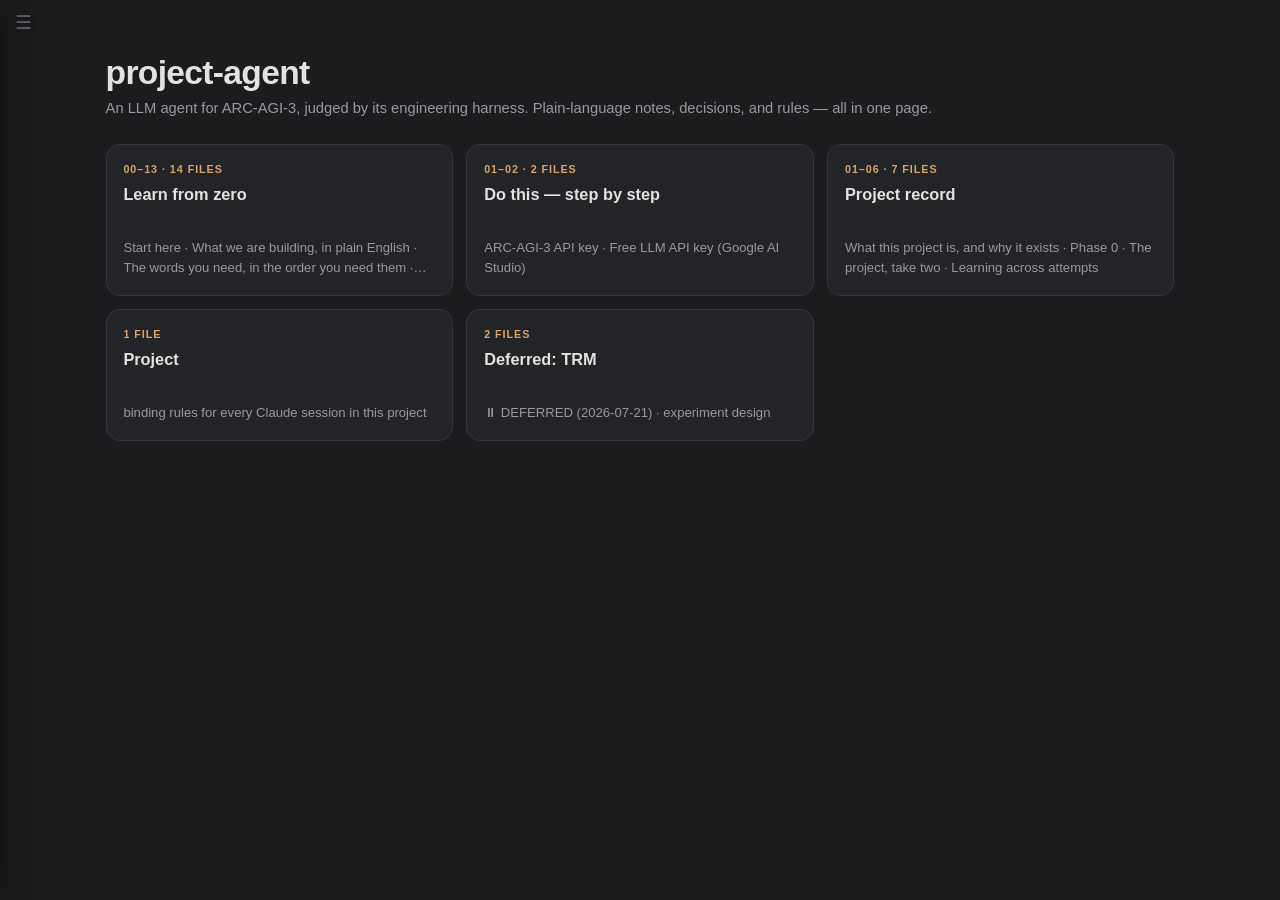
==== commit 0cd19999: "Interview-prep pack + closing summary: the project is presentable-complete Milestone 2 (part 2) and " ====
--- a/index.html
+++ b/index.html
@@ -399,8 +399,8 @@
 <div class="group-body"><a class="tab" data-target="00-how-to-use-these-notes" href="#00-how-to-use-these-notes" title="Study 00 — Start here: how to use these notes"><span class="num">00</span><span class="tab-title">Start here: how to use these notes</span></a><a class="tab" data-target="01-what-we-are-building" href="#01-what-we-are-building" title="Study 01 — What we are building, in plain English"><span class="num">01</span><span class="tab-title">What we are building, in plain English</span></a><a class="tab" data-target="02-the-words-you-need" href="#02-the-words-you-need" title="Study 02 — The words you need, in the order you need them"><span class="num">02</span><span class="tab-title">The words you need, in the order you need them</span></a><a class="tab" data-target="03-what-an-llm-really-is" href="#03-what-an-llm-really-is" title="Study 03 — What an LLM really is: tokens and the context window"><span class="num">03</span><span class="tab-title">What an LLM really is: tokens and the context window</span></a><a class="tab" data-target="04-arc-agi-3-the-game" href="#04-arc-agi-3-the-game" title="Study 04 — ARC-AGI-3: the game our agent has to play"><span class="num">04</span><span class="tab-title">ARC-AGI-3: the game our agent has to play</span></a><a class="tab" data-target="05-the-agent-loop" href="#05-the-agent-loop" title="Study 05 — The agent loop, from first principles"><span class="num">05</span><span class="tab-title">The agent loop, from first principles</span></a><a class="tab" data-target="06-context-engineering" href="#06-context-engineering" title="Study 06 — Context engineering: choosing what the model gets to see"><span class="num">06</span><span class="tab-title">Context engineering: choosing what the model gets to see</span></a><a class="tab" data-target="07-baselines-and-controlled-experiments" href="#07-baselines-and-controlled-experiments" title="Study 07 — Baselines: how you know a change helped"><span class="num">07</span><span class="tab-title">Baselines: how you know a change helped</span></a><a class="tab" data-target="08-evals" href="#08-evals" title="Study 08 — Evals: making the comparison a habit instead of an event"><span class="num">08</span><span class="tab-title">Evals: making the comparison a habit instead of an event</span></a><a class="tab" data-target="09-exploration-and-the-signal-that-cannot-exist" href="#09-exploration-and-the-signal-that-cannot-exist" title="Study 09 — Exploration: why the agent got stuck, and the signal that cannot exist"><span class="num">09</span><span class="tab-title">Exploration: why the agent got stuck, and the signal that cannot exist</span></a><a class="tab" data-target="10-traces-and-the-failure-taxonomy" href="#10-traces-and-the-failure-taxonomy" title="Study 10 — Traces, and the failure taxonomy: answering &quot;why did it do that?&quot;"><span class="num">10</span><span class="tab-title">Traces, and the failure taxonomy: answering &quot;why did it do that?&quot;</span></a><a class="tab" data-target="11-memory-and-retrieval" href="#11-memory-and-retrieval" title="Study 11 — Memory and retrieval: giving an agent a past, honestly"><span class="num">11</span><span class="tab-title">Memory and retrieval: giving an agent a past, honestly</span></a><a class="tab" data-target="12-budgets-tokens-cost-latency" href="#12-budgets-tokens-cost-latency" title="Study 12 — Budgets: tokens, cost, and time"><span class="num">12</span><span class="tab-title">Budgets: tokens, cost, and time</span></a><a class="tab" data-target="13-the-interview-story" href="#13-the-interview-story" title="Study 13 — The interview story: the whole project as one answer"><span class="num">13</span><span class="tab-title">The interview story: the whole project as one answer</span></a></div></details>
 <details class="group" open><summary>Do this — step by step<span class="group-count">2</span></summary>
 <div class="group-body"><a class="tab" data-target="01-get-your-arc-api-key" href="#01-get-your-arc-api-key" title="How-to 01 — ARC-AGI-3 API key"><span class="num">01</span><span class="tab-title">ARC-AGI-3 API key</span></a><a class="tab" data-target="02-get-a-free-llm-api-key" href="#02-get-a-free-llm-api-key" title="How-to 02 — Free LLM API key (Google AI Studio)"><span class="num">02</span><span class="tab-title">Free LLM API key (Google AI Studio)</span></a></div></details>
-<details class="group" open><summary>Project record<span class="group-count">6</span></summary>
-<div class="group-body"><a class="tab" data-target="01-project-definition" href="#01-project-definition" title="Study note 1 — What this project is, and why it exists"><span class="num">01</span><span class="tab-title">What this project is, and why it exists</span></a><a class="tab" data-target="02-phase0-verification" href="#02-phase0-verification" title="Study note 2 — Phase 0: checking the ground before building on it"><span class="num">02</span><span class="tab-title">Phase 0: checking the ground before building on it</span></a><a class="tab" data-target="03-agent-harness-spec" href="#03-agent-harness-spec" title="Study note 3 — The project, take two: an agent you can trust, on ARC-AGI-3"><span class="num">03</span><span class="tab-title">The project, take two: an agent you can trust, on ARC-AGI-3</span></a><a class="tab" data-target="04-learning-across-attempts-design" href="#04-learning-across-attempts-design" title="Design note 4 — Learning across attempts: the far side of the wall"><span class="num">04</span><span class="tab-title">Learning across attempts: the far side of the wall</span></a><a class="tab" data-target="05-completion-plan" href="#05-completion-plan" title="Design note 5 — The completion plan: consolidate the project for interviews"><span class="num">05</span><span class="tab-title">The completion plan: consolidate the project for interviews</span></a><a class="tab" data-target="decisions" href="#decisions" title="Decision log"><span class="tab-title">Decision log</span></a></div></details>
+<details class="group" open><summary>Project record<span class="group-count">7</span></summary>
+<div class="group-body"><a class="tab" data-target="01-project-definition" href="#01-project-definition" title="Study note 1 — What this project is, and why it exists"><span class="num">01</span><span class="tab-title">What this project is, and why it exists</span></a><a class="tab" data-target="02-phase0-verification" href="#02-phase0-verification" title="Study note 2 — Phase 0: checking the ground before building on it"><span class="num">02</span><span class="tab-title">Phase 0: checking the ground before building on it</span></a><a class="tab" data-target="03-agent-harness-spec" href="#03-agent-harness-spec" title="Study note 3 — The project, take two: an agent you can trust, on ARC-AGI-3"><span class="num">03</span><span class="tab-title">The project, take two: an agent you can trust, on ARC-AGI-3</span></a><a class="tab" data-target="04-learning-across-attempts-design" href="#04-learning-across-attempts-design" title="Design note 4 — Learning across attempts: the far side of the wall"><span class="num">04</span><span class="tab-title">Learning across attempts: the far side of the wall</span></a><a class="tab" data-target="05-completion-plan" href="#05-completion-plan" title="Design note 5 — The completion plan: consolidate the project for interviews"><span class="num">05</span><span class="tab-title">The completion plan: consolidate the project for interviews</span></a><a class="tab" data-target="06-interview-prep-pack" href="#06-interview-prep-pack" title="Interview-prep pack — rehearse the whole project out loud"><span class="num">06</span><span class="tab-title">rehearse the whole project out loud</span></a><a class="tab" data-target="decisions" href="#decisions" title="Decision log"><span class="tab-title">Decision log</span></a></div></details>
 <details class="group" open><summary>Project<span class="group-count">1</span></summary>
 <div class="group-body"><a class="tab" data-target="claude" href="#claude" title="CLAUDE.md — binding rules for every Claude session in this project"><span class="tab-title">binding rules for every Claude session in this project</span></a></div></details>
 <details class="group" open><summary>Deferred: TRM<span class="group-count">2</span></summary>
@@ -409,10 +409,10 @@
   </nav>
   <main class="main" id="main">
     <div class="content" id="content">
-      <article class="doc nav-view" id="doc-home" data-tabid="home"><header class="nav-head"><h1 class="home-h">project-agent</h1><p class="home-sub">An LLM agent for ARC-AGI-3, judged by its engineering harness. Plain-language notes, decisions, and rules — all in one page.</p></header><a class="resume" id="homeResume" href="#" hidden><span class="resume-k">Continue reading</span><span class="resume-t" id="homeResumeTitle"></span><span class="resume-go">→</span></a><div class="cards"><a class="card" data-target="sec-0" href="#sec-0"><span class="card-k">00–13 · 14 files</span><span class="card-t">Learn from zero</span><span class="card-p">Start here · What we are building, in plain English · The words you need, in the order you need them · What an LLM really is</span></a><a class="card" data-target="sec-1" href="#sec-1"><span class="card-k">01–02 · 2 files</span><span class="card-t">Do this — step by step</span><span class="card-p">ARC-AGI-3 API key · Free LLM API key (Google AI Studio)</span></a><a class="card" data-target="sec-2" href="#sec-2"><span class="card-k">01–05 · 6 files</span><span class="card-t">Project record</span><span class="card-p">What this project is, and why it exists · Phase 0 · The project, take two · Learning across attempts</span></a><a class="card" data-target="sec-3" href="#sec-3"><span class="card-k">1 file</span><span class="card-t">Project</span><span class="card-p">binding rules for every Claude session in this project</span></a><a class="card" data-target="sec-4" href="#sec-4"><span class="card-k">2 files</span><span class="card-t">Deferred: TRM</span><span class="card-p">⏸ DEFERRED (2026-07-21) · experiment design</span></a></div></article>
+      <article class="doc nav-view" id="doc-home" data-tabid="home"><header class="nav-head"><h1 class="home-h">project-agent</h1><p class="home-sub">An LLM agent for ARC-AGI-3, judged by its engineering harness. Plain-language notes, decisions, and rules — all in one page.</p></header><a class="resume" id="homeResume" href="#" hidden><span class="resume-k">Continue reading</span><span class="resume-t" id="homeResumeTitle"></span><span class="resume-go">→</span></a><div class="cards"><a class="card" data-target="sec-0" href="#sec-0"><span class="card-k">00–13 · 14 files</span><span class="card-t">Learn from zero</span><span class="card-p">Start here · What we are building, in plain English · The words you need, in the order you need them · What an LLM really is</span></a><a class="card" data-target="sec-1" href="#sec-1"><span class="card-k">01–02 · 2 files</span><span class="card-t">Do this — step by step</span><span class="card-p">ARC-AGI-3 API key · Free LLM API key (Google AI Studio)</span></a><a class="card" data-target="sec-2" href="#sec-2"><span class="card-k">01–06 · 7 files</span><span class="card-t">Project record</span><span class="card-p">What this project is, and why it exists · Phase 0 · The project, take two · Learning across attempts</span></a><a class="card" data-target="sec-3" href="#sec-3"><span class="card-k">1 file</span><span class="card-t">Project</span><span class="card-p">binding rules for every Claude session in this project</span></a><a class="card" data-target="sec-4" href="#sec-4"><span class="card-k">2 files</span><span class="card-t">Deferred: TRM</span><span class="card-p">⏸ DEFERRED (2026-07-21) · experiment design</span></a></div></article>
 <article class="doc nav-view" id="doc-sec-0" data-tabid="sec-0"><nav class="crumb"><a data-target="home" href="#home">⌂ Home</a><span class="crumb-sep">›</span><span class="crumb-here">Learn from zero</span></nav><header class="nav-head"><h1 class="home-h">Learn from zero</h1><p class="home-sub">00–13 · 14 files</p></header><div class="seclist"><a data-target="00-how-to-use-these-notes" href="#00-how-to-use-these-notes" title="Study 00 — Start here: how to use these notes"><span class="num">00</span><span class="st">Start here: how to use these notes</span></a><a data-target="01-what-we-are-building" href="#01-what-we-are-building" title="Study 01 — What we are building, in plain English"><span class="num">01</span><span class="st">What we are building, in plain English</span></a><a data-target="02-the-words-you-need" href="#02-the-words-you-need" title="Study 02 — The words you need, in the order you need them"><span class="num">02</span><span class="st">The words you need, in the order you need them</span></a><a data-target="03-what-an-llm-really-is" href="#03-what-an-llm-really-is" title="Study 03 — What an LLM really is: tokens and the context window"><span class="num">03</span><span class="st">What an LLM really is: tokens and the context window</span></a><a data-target="04-arc-agi-3-the-game" href="#04-arc-agi-3-the-game" title="Study 04 — ARC-AGI-3: the game our agent has to play"><span class="num">04</span><span class="st">ARC-AGI-3: the game our agent has to play</span></a><a data-target="05-the-agent-loop" href="#05-the-agent-loop" title="Study 05 — The agent loop, from first principles"><span class="num">05</span><span class="st">The agent loop, from first principles</span></a><a data-target="06-context-engineering" href="#06-context-engineering" title="Study 06 — Context engineering: choosing what the model gets to see"><span class="num">06</span><span class="st">Context engineering: choosing what the model gets to see</span></a><a data-target="07-baselines-and-controlled-experiments" href="#07-baselines-and-controlled-experiments" title="Study 07 — Baselines: how you know a change helped"><span class="num">07</span><span class="st">Baselines: how you know a change helped</span></a><a data-target="08-evals" href="#08-evals" title="Study 08 — Evals: making the comparison a habit instead of an event"><span class="num">08</span><span class="st">Evals: making the comparison a habit instead of an event</span></a><a data-target="09-exploration-and-the-signal-that-cannot-exist" href="#09-exploration-and-the-signal-that-cannot-exist" title="Study 09 — Exploration: why the agent got stuck, and the signal that cannot exist"><span class="num">09</span><span class="st">Exploration: why the agent got stuck, and the signal that cannot exist</span></a><a data-target="10-traces-and-the-failure-taxonomy" href="#10-traces-and-the-failure-taxonomy" title="Study 10 — Traces, and the failure taxonomy: answering &quot;why did it do that?&quot;"><span class="num">10</span><span class="st">Traces, and the failure taxonomy: answering &quot;why did it do that?&quot;</span></a><a data-target="11-memory-and-retrieval" href="#11-memory-and-retrieval" title="Study 11 — Memory and retrieval: giving an agent a past, honestly"><span class="num">11</span><span class="st">Memory and retrieval: giving an agent a past, honestly</span></a><a data-target="12-budgets-tokens-cost-latency" href="#12-budgets-tokens-cost-latency" title="Study 12 — Budgets: tokens, cost, and time"><span class="num">12</span><span class="st">Budgets: tokens, cost, and time</span></a><a data-target="13-the-interview-story" href="#13-the-interview-story" title="Study 13 — The interview story: the whole project as one answer"><span class="num">13</span><span class="st">The interview story: the whole project as one answer</span></a></div></article>
 <article class="doc nav-view" id="doc-sec-1" data-tabid="sec-1"><nav class="crumb"><a data-target="home" href="#home">⌂ Home</a><span class="crumb-sep">›</span><span class="crumb-here">Do this — step by step</span></nav><header class="nav-head"><h1 class="home-h">Do this — step by step</h1><p class="home-sub">01–02 · 2 files</p></header><div class="seclist"><a data-target="01-get-your-arc-api-key" href="#01-get-your-arc-api-key" title="How-to 01 — ARC-AGI-3 API key"><span class="num">01</span><span class="st">ARC-AGI-3 API key</span></a><a data-target="02-get-a-free-llm-api-key" href="#02-get-a-free-llm-api-key" title="How-to 02 — Free LLM API key (Google AI Studio)"><span class="num">02</span><span class="st">Free LLM API key (Google AI Studio)</span></a></div></article>
-<article class="doc nav-view" id="doc-sec-2" data-tabid="sec-2"><nav class="crumb"><a data-target="home" href="#home">⌂ Home</a><span class="crumb-sep">›</span><span class="crumb-here">Project record</span></nav><header class="nav-head"><h1 class="home-h">Project record</h1><p class="home-sub">01–05 · 6 files</p></header><div class="seclist"><a data-target="01-project-definition" href="#01-project-definition" title="Study note 1 — What this project is, and why it exists"><span class="num">01</span><span class="st">What this project is, and why it exists</span></a><a data-target="02-phase0-verification" href="#02-phase0-verification" title="Study note 2 — Phase 0: checking the ground before building on it"><span class="num">02</span><span class="st">Phase 0: checking the ground before building on it</span></a><a data-target="03-agent-harness-spec" href="#03-agent-harness-spec" title="Study note 3 — The project, take two: an agent you can trust, on ARC-AGI-3"><span class="num">03</span><span class="st">The project, take two: an agent you can trust, on ARC-AGI-3</span></a><a data-target="04-learning-across-attempts-design" href="#04-learning-across-attempts-design" title="Design note 4 — Learning across attempts: the far side of the wall"><span class="num">04</span><span class="st">Learning across attempts: the far side of the wall</span></a><a data-target="05-completion-plan" href="#05-completion-plan" title="Design note 5 — The completion plan: consolidate the project for interviews"><span class="num">05</span><span class="st">The completion plan: consolidate the project for interviews</span></a><a data-target="decisions" href="#decisions" title="Decision log"><span class="num"></span><span class="st">Decision log</span></a></div></article>
+<article class="doc nav-view" id="doc-sec-2" data-tabid="sec-2"><nav class="crumb"><a data-target="home" href="#home">⌂ Home</a><span class="crumb-sep">›</span><span class="crumb-here">Project record</span></nav><header class="nav-head"><h1 class="home-h">Project record</h1><p class="home-sub">01–06 · 7 files</p></header><div class="seclist"><a data-target="01-project-definition" href="#01-project-definition" title="Study note 1 — What this project is, and why it exists"><span class="num">01</span><span class="st">What this project is, and why it exists</span></a><a data-target="02-phase0-verification" href="#02-phase0-verification" title="Study note 2 — Phase 0: checking the ground before building on it"><span class="num">02</span><span class="st">Phase 0: checking the ground before building on it</span></a><a data-target="03-agent-harness-spec" href="#03-agent-harness-spec" title="Study note 3 — The project, take two: an agent you can trust, on ARC-AGI-3"><span class="num">03</span><span class="st">The project, take two: an agent you can trust, on ARC-AGI-3</span></a><a data-target="04-learning-across-attempts-design" href="#04-learning-across-attempts-design" title="Design note 4 — Learning across attempts: the far side of the wall"><span class="num">04</span><span class="st">Learning across attempts: the far side of the wall</span></a><a data-target="05-completion-plan" href="#05-completion-plan" title="Design note 5 — The completion plan: consolidate the project for interviews"><span class="num">05</span><span class="st">The completion plan: consolidate the project for interviews</span></a><a data-target="06-interview-prep-pack" href="#06-interview-prep-pack" title="Interview-prep pack — rehearse the whole project out loud"><span class="num">06</span><span class="st">rehearse the whole project out loud</span></a><a data-target="decisions" href="#decisions" title="Decision log"><span class="num"></span><span class="st">Decision log</span></a></div></article>
 <article class="doc nav-view" id="doc-sec-3" data-tabid="sec-3"><nav class="crumb"><a data-target="home" href="#home">⌂ Home</a><span class="crumb-sep">›</span><span class="crumb-here">Project</span></nav><header class="nav-head"><h1 class="home-h">Project</h1><p class="home-sub">1 file</p></header><div class="seclist"><a data-target="claude" href="#claude" title="CLAUDE.md — binding rules for every Claude session in this project"><span class="num"></span><span class="st">binding rules for every Claude session in this project</span></a></div></article>
 <article class="doc nav-view" id="doc-sec-4" data-tabid="sec-4"><nav class="crumb"><a data-target="home" href="#home">⌂ Home</a><span class="crumb-sep">›</span><span class="crumb-here">Deferred: TRM</span></nav><header class="nav-head"><h1 class="home-h">Deferred: TRM</h1><p class="home-sub">2 files</p></header><div class="seclist"><a data-target="readme" href="#readme" title="TRM reproduction on free Kaggle GPUs — ⏸ DEFERRED (2026-07-21)"><span class="num"></span><span class="st">⏸ DEFERRED (2026-07-21)</span></a><a data-target="ablation-plan" href="#ablation-plan" title="The recursion-depth ablation — experiment design"><span class="num"></span><span class="st">experiment design</span></a></div></article>
 <article class="doc" id="doc-00-how-to-use-these-notes" data-tabid="00-how-to-use-these-notes"><nav class="crumb"><a data-target="home" href="#home">⌂ Home</a><span class="crumb-sep">›</span><a data-target="sec-0" href="#sec-0">Learn from zero</a></nav><h1>Study 00 — Start here: how to use these notes</h1>
@@ -7040,7 +7040,319 @@
 <hr />
 <p><em>Builds on <a href="#03-agent-harness-spec" class="wikilink" data-target="03-agent-harness-spec">note 03 — the harness spec</a> and <a href="#04-learning-across-attempts-design" class="wikilink" data-target="04-learning-across-attempts-design">note 04 — the far-side
 design</a>; completes the ladder begun in
-<a href="#00-how-to-use-these-notes" class="wikilink" data-target="00-how-to-use-these-notes">study note 00</a>.</em></p><nav class="pager"><a class="pager-prev" data-target="04-learning-across-attempts-design" href="#04-learning-across-attempts-design" title="Design note 4 — Learning across attempts: the far side of the wall">← <span>Learning across attempts: the far side of the wall</span></a><a class="pager-next" data-target="decisions" href="#decisions" title="Decision log"><span>Decision log</span> →</a></nav></article>
+<a href="#00-how-to-use-these-notes" class="wikilink" data-target="00-how-to-use-these-notes">study note 00</a>.</em></p><nav class="pager"><a class="pager-prev" data-target="04-learning-across-attempts-design" href="#04-learning-across-attempts-design" title="Design note 4 — Learning across attempts: the far side of the wall">← <span>Learning across attempts: the far side of the wall</span></a><a class="pager-next" data-target="06-interview-prep-pack" href="#06-interview-prep-pack" title="Interview-prep pack — rehearse the whole project out loud"><span>rehearse the whole project out loud</span> →</a></nav></article>
+<article class="doc" id="doc-06-interview-prep-pack" data-tabid="06-interview-prep-pack"><nav class="crumb"><a data-target="home" href="#home">⌂ Home</a><span class="crumb-sep">›</span><a data-target="sec-2" href="#sec-2">Project record</a></nav><h1>Interview-prep pack — rehearse the whole project out loud</h1>
+<p><em>Written 2026-07-28. This is a </em><em>rehearsal cockpit</em><em>, not teaching. It complements the capstone
+<a href="#13-the-interview-story" class="wikilink" data-target="13-the-interview-story">study note 13</a> (which is the full narrative) with the three
+things you drill before an interview: </em><em>the pitch at three lengths</em><em>, a </em><em>topic-indexed Q&amp;A
+bank</em><em> you can practise from, and the </em><em>traps</em><em> to avoid plus the </em><em>artifacts</em><em> to show. Every
+answer here is a tightened version of a line already in the course, so it is true and yours to
+say. Read the answers </em><em>out loud</em><em> — silently reading and speaking are different skills, and only
+one is being tested.</em></p>
+<blockquote>
+<p><strong>The one-sentence spine of everything below:</strong> <em>"I built the harness that tells the truth
+about an agent — it took four plausible fixes, told me exactly what each does and doesn't buy,
+and named precisely what's missing."</em> When a question drifts, come back to this.</p>
+</blockquote>
+<hr />
+<h2>1. The pitch, at three lengths</h2>
+<p><strong>15 seconds (the hallway version):</strong></p>
+<blockquote>
+<p>"I built an LLM agent for ARC-AGI-3 — games with no instructions, where the agent works out
+the rules by acting. But the real project is the <em>engineering harness</em> around it: a hand-built
+loop, an eval suite, traces, and cost budgets. The agent doesn't beat the game — and proving
+<em>why</em>, rigorously, is the point."</p>
+</blockquote>
+<p><strong>60 seconds (the "tell me about a project" version):</strong></p>
+<blockquote>
+<p>"ARC-AGI-3 is a benchmark of small games with no stated goal — humans get 100%, the best
+frontier model was around 8% when I checked, so it isolates what models are weakest at. My
+agent gets a grid and eight buttons and has to figure out the rules by acting.</p>
+<p>The agent is one component; the project is the harness. I hand-wrote the loop so I could
+explain every line, measured different ways of showing the screen to the model, and — this is
+the discipline part — built an eval suite <em>before</em> any tuning, because I measured the score and
+it was a dead constant: zero at every budget. So I steer on denser signals and split the games
+into a dev set and a held-out set I never touch.</p>
+<p>Then I ran four experiments to get it off zero. Every one changed the agent's behaviour; none
+moved the score. Together they name the wall exactly: the agent can't turn feedback into a
+<em>better-chosen</em> next action. And it all ran on free tiers, so the cost engineering was real."</p>
+</blockquote>
+<p><strong>3 minutes:</strong> use the walk-through in <a href="#13-the-interview-story" class="wikilink" data-target="13-the-interview-story">note 13's "Say it in an interview"</a>
+— it is written as one spoken line, followed by the hard follow-ups. Practise from there.</p>
+<hr />
+<h2>2. The Q&amp;A drill bank, by topic</h2>
+<p>Each answer is drill-length (say it in one breath or two). The <strong>★</strong> marks your strongest
+answers — lead with these when you get the chance.</p>
+<h3>Framing — "so it doesn't work, why should I care?"</h3>
+<ul>
+<li><strong>"So the agent doesn't work — why should I be impressed?" ★</strong><blockquote>
+<p>"The project was never 'score high on ARC' — it was 'build the harness that tells the truth
+about an agent.' On that it works: it took four plausible ideas and told me exactly what each
+does and doesn't buy, and what's missing. That's the skill I'd bring — not a model that
+happens to win, but the machinery that tells you whether it wins, why it did what it did, and
+what it costs."</p>
+</blockquote>
+</li>
+<li><strong>"What are you proudest of?" ★</strong><blockquote>
+<p>"That the negative result is airtight. Anyone can report a win. I A/B'd four fixes on one
+variable against a seeded baseline, showed each changed behaviour and none moved the goal, and
+I can tell you <em>why</em> each failed. A negative result you can defend is harder than a positive
+one you can't."</p>
+</blockquote>
+</li>
+</ul>
+<h3>LLM fundamentals &amp; context engineering</h3>
+<ul>
+<li><strong>"What do you mean by context engineering?"</strong><blockquote>
+<p>"Deciding, every turn, what text the model actually sees. The environment sends a 64×64 grid
+of integers and the model can only read text, so I wrote several encodings — raw pixels, an
+object description, a diff — and measured each instead of picking by taste. It's the highest-
+leverage thing in the system: the model is fixed, the loop is eleven lines; the context is
+what I control."</p>
+</blockquote>
+</li>
+<li><strong>"Give me a concrete result." ★</strong><blockquote>
+<p>"Reading the 'legal actions' field the server sends every frame was worth 47% of the action
+budget — the stock baseline spent 38 of 80 actions on buttons that didn't exist, and those
+were exactly the 38 that changed nothing. And writing the grid with separators instead of
+packed doubled the tokens for identical information."</p>
+</blockquote>
+</li>
+<li><strong>"How are you counting tokens?"</strong><blockquote>
+<p>"Characters where I can, since they're exact and vendor-independent, and tokens with the
+tokeniser <em>named next to every number</em>. My headline correction is that a token ratio between
+two encodings is a fact about the tokeniser, not about your data — I re-measured against the
+provider's own counter and the famous '5.6× cost' became 2× on the model I actually call."</p>
+</blockquote>
+</li>
+<li><strong>"Did compression work?"</strong><blockquote>
+<p>"7× on a real frame, and it's lossy — but the number I'd report is the failure case: on a
+checkerboard, 2,048 one-cell objects, the 'compressed' form was 21× <em>larger</em> than raw. So the
+encoder caps its output and says it truncated. A compression scheme has to be measured on its
+adversarial input, because it meets that input exactly when the state gets complicated."</p>
+</blockquote>
+</li>
+</ul>
+<h3>Agent design &amp; failure modes</h3>
+<ul>
+<li><strong>"How do you debug an agent?" ★</strong><blockquote>
+<p>"I trace every decision — one append-only JSONL line per turn, carrying not just what the
+agent did but the model's own stated reason. That reasoning field let me tell 'the agent is
+mashing a button' apart from 'the agent adopted a wrong theory of the goal and is pursuing it
+competently' — it literally wrote 'extending the green bar to connect the elements' about a
+marker that meant nothing. From the score that's just failure; from the trace it's a
+diagnosis."</p>
+</blockquote>
+</li>
+<li><strong>"You mentioned a failure taxonomy — what was in it?" ★</strong><blockquote>
+<p>"I sorted every action in every trace — about two thousand — into six priority buckets:
+illegal, dead, revisit, perseveration, active-but-no-progress, and progress. For the current
+agent it's 88% active-but-no-progress, 12% dead, zero everything else including zero progress.
+That single number <em>is</em> the finding: the agent isn't stuck or flailing, it does purposeful,
+non-repetitive work toward a goal it never identified."</p>
+</blockquote>
+</li>
+<li><strong>"How do you know the taxonomy itself is right?"</strong><blockquote>
+<p>"I ran it against a failure I already understood before trusting it elsewhere — the run where
+the agent pressed one button 41 times. Perseveration should dominate there, and it does, 60%.
+That's a rule I made after an earlier metric I'd invented from a <em>story</em> about a failure read
+zero percent on the recording of that exact failure."</p>
+</blockquote>
+</li>
+<li><strong>"How does your agent handle memory?"</strong><blockquote>
+<p>"The model is stateless, so 'memory' is a discipline about what I re-insert into the prompt
+each turn. I built two kinds: short-term — the agent's recent actions within a game — and
+long-term — the previous <em>attempt's</em> result carried into the next attempt's prompt. So it has
+both a within-game and an across-game memory."</p>
+</blockquote>
+</li>
+</ul>
+<h3>Evals &amp; controlled experiments</h3>
+<ul>
+<li><strong>"Tell me how you evaluate your agent." ★</strong><blockquote>
+<p>"A fixed set of games, split into a dev set I iterate on and a held-out set I don't touch, by
+a <em>published seed</em> so the split can't be hand-picked. Every number is tagged steering, outcome,
+or cost — I keep or revert on steering, and the score stays in the same table but I never steer
+on it, so a change that games the metrics and wrecks the goal can't hide. One command runs an
+arm; a second diffs two arms and prints what config actually changed before any result."</p>
+</blockquote>
+</li>
+<li><strong>"Why not just use the score?"</strong><blockquote>
+<p>"Because I measured it and it's a constant — zero at 80 actions and zero at 400, which is
+eighteen times what the game's own reference needs for level one. A metric that reads zero
+before and after can't referee anything. So I steer on denser signals that move earlier, and
+the score stays as the outcome, because the day it moves is the day I have a result."</p>
+</blockquote>
+</li>
+<li><strong>"Tell me about a metric that didn't work." ★</strong><blockquote>
+<p>"I built one blind to the exact failure I built it for. The agent pressed one button 41 times;
+I assumed it was oscillating between two screens, so I fingerprinted screens and measured
+revisits. Ran it against the failing recording — zero percent, all 80 screens distinct,
+because a two-cell marker slid one column per press. A metric invented from a story about a
+failure is a guess until you run it against the failure — and I had the recording to run it
+against, so I found out in an hour, not a week."</p>
+</blockquote>
+</li>
+<li><strong>"How do you stop yourself cheating on the held-out set?"</strong><blockquote>
+<p>"I don't rely on discipline. The runner refuses to execute against held-out unless you pass an
+explicit <code>--report</code> flag, and it stamps <code>heldout_touched</code> into the artifact when you do, so the
+file records that the set was used."</p>
+</blockquote>
+</li>
+</ul>
+<h3>The wall &amp; exploration (the core result)</h3>
+<ul>
+<li><strong>"Tell me about a time you disproved your own idea." ★</strong><blockquote>
+<p>"I was sure the fix was a progress signal — a line saying 'your last ten actions added up to
+nothing.' Before writing it I tested four versions against recordings I already had. All four
+failed, and the one I believed failed <em>backwards</em>: the stuck agent scored better than random
+at every window, because it had found a bar it could extend two cells a press — perfect
+accumulating work on the wrong thing. That's when it clicked: progress is defined against a
+goal, and if you don't know the goal, no statistic over the screen separates progress from
+busywork."</p>
+</blockquote>
+</li>
+<li><strong>"You ran four experiments — what did they add up to?" ★</strong><blockquote>
+<p>"History, a repetition guard, a falsifiable-theory prompt, and the server's own end-of-game
+verdict fed into the next attempt. Every one changed the agent's behaviour; not one moved the
+score. Together they locate the wall: a stateless prompt has no credit assignment and no
+learned model of what its actions do, so it can't turn feedback — however truthful — into a
+<em>better-chosen</em> next action."</p>
+</blockquote>
+</li>
+<li><strong>"Isn't the repetition guard just hard-coding around a weak model?"</strong><blockquote>
+<p>"Yes, and I'd say so plainly — it's the harness compensating for the agent, not the agent
+improving. But I'd rather have a <em>measured</em> guard than an unmeasured belief that a better
+prompt fixes it. Same pattern as the illegal-action guard: the model asks, the harness
+guarantees."</p>
+</blockquote>
+</li>
+<li><strong>"How do you know an improvement isn't noise?"</strong><blockquote>
+<p>"Partly I don't, and I can put a number on it: one of my four games never triggered the change
+at all, so its prompt was identical in both arms — and it still swung 17 points. So single-seed
+differences that size are within noise; a streak going from 26 to 3 is far outside it. If I had
+more quota I'd spend it on multiple seeds before anything else."</p>
+</blockquote>
+</li>
+</ul>
+<h3>Memory &amp; retrieval</h3>
+<ul>
+<li><strong>"Do you use embeddings or RAG? Why not?" ★</strong><blockquote>
+<p>"No, deliberately. RAG earns its place when your memory is too big for the context and you need
+only a slice. My agent's whole memory is a handful of attempts and eight action types — it all
+fits in the prompt, so there's nothing to retrieve. And my bottleneck was never recall: the
+agent never lost a fact it needed. Its problem is that nothing turns feedback into a better
+action, and RAG fetches past text — it doesn't manufacture a goal. Knowing when <em>not</em> to reach
+for RAG mattered more here than knowing how to build it."</p>
+</blockquote>
+</li>
+<li><strong>"What actually is an embedding?"</strong><blockquote>
+<p>"A list of numbers that captures the meaning of text, arranged so similar meanings get similar
+numbers. 'Reset my password' and 'I forgot my login' share no words but land close together —
+that's what lets you search by meaning instead of exact words."</p>
+</blockquote>
+</li>
+</ul>
+<h3>Budgets &amp; production ops</h3>
+<ul>
+<li><strong>"You were on a free tier — how did you manage cost?" ★</strong><blockquote>
+<p>"The scarce budget wasn't money, it was requests — 500 a day, 15 a minute. Every call writes
+one line to a usage log that outlives the process, and every run reads it back and refuses to
+start if it won't fit in what's left of the day. That refusal exists because I once ran four
+experiments in a day, each a fresh process that thought it had the full 500, and the fourth
+died half-way — I was measuring the right number in the wrong scope."</p>
+</blockquote>
+</li>
+<li><strong>"Did shrinking the prompt help?"</strong><blockquote>
+<p>"It depends which limit binds. The same screen was 4,100 tokens raw or 570 as objects, a 7×
+cut. On an open model where tokens-per-minute bound, that made each game 7× faster. On the
+model I actually used, requests-per-minute bound and tokens had slack — so the identical shrink
+changed throughput by <em>zero</em>. The value of an optimisation is a property of the constraint that
+binds, not of the optimisation."</p>
+</blockquote>
+</li>
+<li><strong>"How did you choose the model?"</strong><blockquote>
+<p>"Badly at first — I picked the highest throughput on paper, 180 games a day against my eventual
+model's 6. Then I sent it a real game prompt and it failed three times out of three with
+timeouts, while answering a toy prompt fine. A rate limit is a promise about requests you're
+<em>allowed</em> to make, not ones that get <em>answered</em> — only the real prompt at real size tells you
+the difference."</p>
+</blockquote>
+</li>
+<li><strong>"Where did the time go in a run?"</strong><blockquote>
+<p>"I measured it: a full run was about five minutes, the model's median reply half a second, and
+61% of the wall-clock was the agent <em>asleep</em> waiting on the rate limiter. On a free tier,
+latency isn't how fast the model thinks — it's how often you're allowed to ask."</p>
+</blockquote>
+</li>
+</ul>
+<h3>Meta — learning &amp; process</h3>
+<ul>
+<li><strong>"What's the single most useful thing you learned?" ★</strong><blockquote>
+<p>"That my own measurements lied to me repeatedly, and one habit caught them every time. A metric
+read zero on the exact failure it was built for; a token ratio I loved was about the wrong
+model; a repetition metric called the <em>random</em> baseline the worst offender. Each was a confident
+falsehood from a measuring instrument, and each was caught by refusing a number that contradicts
+what the run plainly did — and keeping every recording so I could check in seconds."</p>
+</blockquote>
+</li>
+<li><strong>"How is this different from documentation?"</strong><blockquote>
+<p>"Documentation says what the code does. This says <em>why the design is what it is</em> — the
+decisions, the alternatives I rejected, the evidence — and it's all committed: a dated decision
+log, run artifacts every number traces to, and a plain-language course I wrote alongside the
+build. Open the repo, run one command, and you get my numbers."</p>
+</blockquote>
+</li>
+<li><strong>"How did you learn this stack?"</strong><blockquote>
+<p>"I came from data science, so the LLM and agent stack was new. I built the project and a written
+course alongside it — every component got a plain-language note, in an order where nothing is
+used before it's defined. It forced me to notice when I was cargo-culting rather than
+understanding."</p>
+</blockquote>
+</li>
+<li><strong>"What would you do next?" ★</strong><blockquote>
+<p>"Everything so far steers the agent <em>within</em> one attempt, and the wall says that's not enough —
+you can't turn 'that didn't work' into a better move without learning <em>across</em> attempts. So the
+next direction is credit assignment or a learned action-model: memory of what actions actually
+accomplished, used to <em>choose</em>, not just narrate. It's a new direction, so I'd scope it and
+write the decision down before building — which is how every turn in this project was made."</p>
+</blockquote>
+</li>
+</ul>
+<hr />
+<h2>3. Traps to avoid</h2>
+<ul>
+<li><strong>Never say "it works" or "it beats random."</strong> It doesn't, on the outcome. Say "the <em>harness</em>
+  works; the agent is not better yet." Rounding a negative up to a positive is the one thing that
+  breaks trust — and the honesty is your strongest card, so don't throw it away.</li>
+<li><strong>Don't quote a token number without naming the tokeniser.</strong> That's the project's own headline
+  correction; contradicting it in the room would be self-inflicted.</li>
+<li><strong>Don't over-claim the statistics.</strong> Everything is single-seed on four games. Say so, and say you
+  can put a <em>number</em> on the noise (17 points). Volunteering the limitation reads as strength.</li>
+<li><strong>Don't call the guards "the agent improving."</strong> They're the harness compensating — "the model
+  asks, the harness guarantees." Naming that distinction is the point.</li>
+<li><strong>Don't get pulled into defending the score.</strong> When someone presses "but it's zero," pivot to
+  <em>what the zero locates</em> — the wall, named exactly. The zero is the evidence, not the failure.</li>
+<li><strong>If you don't know, say so and say how you'd find out.</strong> The whole project is "measure it, don't
+  guess" — live that in the room.</li>
+</ul>
+<hr />
+<h2>4. Artifacts to show (screen-share checklist)</h2>
+<p>If you can share a screen, this is the tour, in order:</p>
+<ol>
+<li><strong><a href="#readme" class="wikilink" data-target="readme"><code>README.md</code></a></strong> — the honest headline in 30 seconds.</li>
+<li><strong><code>index.html</code></strong> (build with <code>py build_site.py</code>) — the 14-note course as one page; open note 13.</li>
+<li><strong><a href="#decisions" class="wikilink" data-target="decisions"><code>notes/DECISIONS.md</code></a></strong> — dated decisions with rejected alternatives. This is
+   the "why," and it's what separates a project from a tutorial.</li>
+<li><strong>A trace</strong> in <code>runs/</code> — one JSONL line per decision, reasoning field included → "this is how I
+   answer <em>why did it do that.</em>"</li>
+<li><strong><a href="../artifacts/failure-taxonomy.json"><code>artifacts/failure-taxonomy.json</code></a></strong> — the 88% / 0%
+   table, the wall as a number.</li>
+<li><strong><code>py -m unittest discover -s tests</code></strong> — 154 tests pass in about a second, live.</li>
+</ol>
+<hr />
+<p><em>Full narrative: <a href="#13-the-interview-story" class="wikilink" data-target="13-the-interview-story">note 13 — the interview story</a>. The whole
+project's design record: <a href="#decisions" class="wikilink" data-target="decisions">DECISIONS.md</a>.</em></p><nav class="pager"><a class="pager-prev" data-target="05-completion-plan" href="#05-completion-plan" title="Design note 5 — The completion plan: consolidate the project for interviews">← <span>The completion plan: consolidate the project for interviews</span></a><a class="pager-next" data-target="decisions" href="#decisions" title="Decision log"><span>Decision log</span> →</a></nav></article>
 <article class="doc" id="doc-decisions" data-tabid="decisions"><nav class="crumb"><a data-target="home" href="#home">⌂ Home</a><span class="crumb-sep">›</span><a data-target="sec-2" href="#sec-2">Project record</a></nav><h1>Decision log</h1>
 <p>One entry per decision that shaped the project. Newest first.
 Format: date · decision · why · what was rejected.</p>
@@ -8518,7 +8830,7 @@
 targets, held-out tests, one-command reruns, written experiment records.</p>
 <p><strong>Why:</strong> It is the same discipline interviewers probe in applied-science loops
 (how do you know your result is real?), and it is timeless scientific method rather
-than a tooling stack.</p><nav class="pager"><a class="pager-prev" data-target="05-completion-plan" href="#05-completion-plan" title="Design note 5 — The completion plan: consolidate the project for interviews">← <span>The completion plan: consolidate the project for interviews</span></a><a class="pager-next" data-target="claude" href="#claude" title="CLAUDE.md — binding rules for every Claude session in this project"><span>binding rules for every Claude session in this project</span> →</a></nav></article>
+than a tooling stack.</p><nav class="pager"><a class="pager-prev" data-target="06-interview-prep-pack" href="#06-interview-prep-pack" title="Interview-prep pack — rehearse the whole project out loud">← <span>rehearse the whole project out loud</span></a><a class="pager-next" data-target="claude" href="#claude" title="CLAUDE.md — binding rules for every Claude session in this project"><span>binding rules for every Claude session in this project</span> →</a></nav></article>
 <article class="doc" id="doc-claude" data-tabid="claude"><nav class="crumb"><a data-target="home" href="#home">⌂ Home</a><span class="crumb-sep">›</span><a data-target="sec-3" href="#sec-3">Project</a></nav><h1>CLAUDE.md — binding rules for every Claude session in this project</h1>
 <p>These rules apply to ANY Claude model working here (Opus, Fable, or later models).
 They exist because sessions and models change but quality must not. Treat every rule
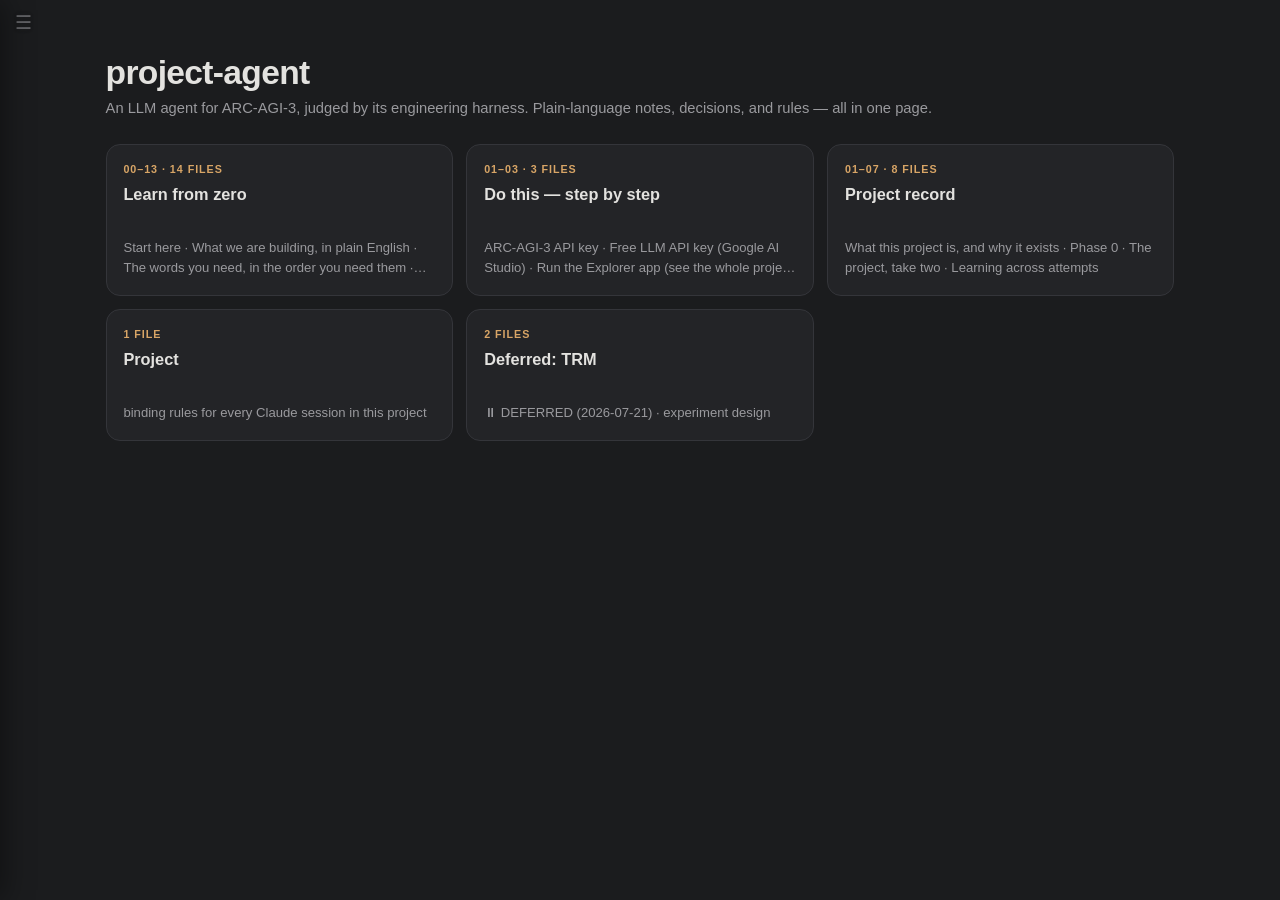
==== commit cf3535e2: "Teach the Explorer app: how-to 03, and the course now points at it The app shipped last session but " ====
--- a/index.html
+++ b/index.html
@@ -397,22 +397,22 @@
     <a class="tab homelink" data-target="home" href="#home"><span class="num">⌂</span><span class="tab-title">Home</span></a>
     <details class="group" open><summary>Learn from zero<span class="group-count">14</span></summary>
 <div class="group-body"><a class="tab" data-target="00-how-to-use-these-notes" href="#00-how-to-use-these-notes" title="Study 00 — Start here: how to use these notes"><span class="num">00</span><span class="tab-title">Start here: how to use these notes</span></a><a class="tab" data-target="01-what-we-are-building" href="#01-what-we-are-building" title="Study 01 — What we are building, in plain English"><span class="num">01</span><span class="tab-title">What we are building, in plain English</span></a><a class="tab" data-target="02-the-words-you-need" href="#02-the-words-you-need" title="Study 02 — The words you need, in the order you need them"><span class="num">02</span><span class="tab-title">The words you need, in the order you need them</span></a><a class="tab" data-target="03-what-an-llm-really-is" href="#03-what-an-llm-really-is" title="Study 03 — What an LLM really is: tokens and the context window"><span class="num">03</span><span class="tab-title">What an LLM really is: tokens and the context window</span></a><a class="tab" data-target="04-arc-agi-3-the-game" href="#04-arc-agi-3-the-game" title="Study 04 — ARC-AGI-3: the game our agent has to play"><span class="num">04</span><span class="tab-title">ARC-AGI-3: the game our agent has to play</span></a><a class="tab" data-target="05-the-agent-loop" href="#05-the-agent-loop" title="Study 05 — The agent loop, from first principles"><span class="num">05</span><span class="tab-title">The agent loop, from first principles</span></a><a class="tab" data-target="06-context-engineering" href="#06-context-engineering" title="Study 06 — Context engineering: choosing what the model gets to see"><span class="num">06</span><span class="tab-title">Context engineering: choosing what the model gets to see</span></a><a class="tab" data-target="07-baselines-and-controlled-experiments" href="#07-baselines-and-controlled-experiments" title="Study 07 — Baselines: how you know a change helped"><span class="num">07</span><span class="tab-title">Baselines: how you know a change helped</span></a><a class="tab" data-target="08-evals" href="#08-evals" title="Study 08 — Evals: making the comparison a habit instead of an event"><span class="num">08</span><span class="tab-title">Evals: making the comparison a habit instead of an event</span></a><a class="tab" data-target="09-exploration-and-the-signal-that-cannot-exist" href="#09-exploration-and-the-signal-that-cannot-exist" title="Study 09 — Exploration: why the agent got stuck, and the signal that cannot exist"><span class="num">09</span><span class="tab-title">Exploration: why the agent got stuck, and the signal that cannot exist</span></a><a class="tab" data-target="10-traces-and-the-failure-taxonomy" href="#10-traces-and-the-failure-taxonomy" title="Study 10 — Traces, and the failure taxonomy: answering &quot;why did it do that?&quot;"><span class="num">10</span><span class="tab-title">Traces, and the failure taxonomy: answering &quot;why did it do that?&quot;</span></a><a class="tab" data-target="11-memory-and-retrieval" href="#11-memory-and-retrieval" title="Study 11 — Memory and retrieval: giving an agent a past, honestly"><span class="num">11</span><span class="tab-title">Memory and retrieval: giving an agent a past, honestly</span></a><a class="tab" data-target="12-budgets-tokens-cost-latency" href="#12-budgets-tokens-cost-latency" title="Study 12 — Budgets: tokens, cost, and time"><span class="num">12</span><span class="tab-title">Budgets: tokens, cost, and time</span></a><a class="tab" data-target="13-the-interview-story" href="#13-the-interview-story" title="Study 13 — The interview story: the whole project as one answer"><span class="num">13</span><span class="tab-title">The interview story: the whole project as one answer</span></a></div></details>
-<details class="group" open><summary>Do this — step by step<span class="group-count">2</span></summary>
-<div class="group-body"><a class="tab" data-target="01-get-your-arc-api-key" href="#01-get-your-arc-api-key" title="How-to 01 — ARC-AGI-3 API key"><span class="num">01</span><span class="tab-title">ARC-AGI-3 API key</span></a><a class="tab" data-target="02-get-a-free-llm-api-key" href="#02-get-a-free-llm-api-key" title="How-to 02 — Free LLM API key (Google AI Studio)"><span class="num">02</span><span class="tab-title">Free LLM API key (Google AI Studio)</span></a></div></details>
-<details class="group" open><summary>Project record<span class="group-count">7</span></summary>
-<div class="group-body"><a class="tab" data-target="01-project-definition" href="#01-project-definition" title="Study note 1 — What this project is, and why it exists"><span class="num">01</span><span class="tab-title">What this project is, and why it exists</span></a><a class="tab" data-target="02-phase0-verification" href="#02-phase0-verification" title="Study note 2 — Phase 0: checking the ground before building on it"><span class="num">02</span><span class="tab-title">Phase 0: checking the ground before building on it</span></a><a class="tab" data-target="03-agent-harness-spec" href="#03-agent-harness-spec" title="Study note 3 — The project, take two: an agent you can trust, on ARC-AGI-3"><span class="num">03</span><span class="tab-title">The project, take two: an agent you can trust, on ARC-AGI-3</span></a><a class="tab" data-target="04-learning-across-attempts-design" href="#04-learning-across-attempts-design" title="Design note 4 — Learning across attempts: the far side of the wall"><span class="num">04</span><span class="tab-title">Learning across attempts: the far side of the wall</span></a><a class="tab" data-target="05-completion-plan" href="#05-completion-plan" title="Design note 5 — The completion plan: consolidate the project for interviews"><span class="num">05</span><span class="tab-title">The completion plan: consolidate the project for interviews</span></a><a class="tab" data-target="06-interview-prep-pack" href="#06-interview-prep-pack" title="Interview-prep pack — rehearse the whole project out loud"><span class="num">06</span><span class="tab-title">rehearse the whole project out loud</span></a><a class="tab" data-target="decisions" href="#decisions" title="Decision log"><span class="tab-title">Decision log</span></a></div></details>
+<details class="group" open><summary>Do this — step by step<span class="group-count">3</span></summary>
+<div class="group-body"><a class="tab" data-target="01-get-your-arc-api-key" href="#01-get-your-arc-api-key" title="How-to 01 — ARC-AGI-3 API key"><span class="num">01</span><span class="tab-title">ARC-AGI-3 API key</span></a><a class="tab" data-target="02-get-a-free-llm-api-key" href="#02-get-a-free-llm-api-key" title="How-to 02 — Free LLM API key (Google AI Studio)"><span class="num">02</span><span class="tab-title">Free LLM API key (Google AI Studio)</span></a><a class="tab" data-target="03-run-the-explorer-app" href="#03-run-the-explorer-app" title="How-to 03 — Run the Explorer app (see the whole project in your browser)"><span class="num">03</span><span class="tab-title">Run the Explorer app (see the whole project in your browser)</span></a></div></details>
+<details class="group" open><summary>Project record<span class="group-count">8</span></summary>
+<div class="group-body"><a class="tab" data-target="01-project-definition" href="#01-project-definition" title="Study note 1 — What this project is, and why it exists"><span class="num">01</span><span class="tab-title">What this project is, and why it exists</span></a><a class="tab" data-target="02-phase0-verification" href="#02-phase0-verification" title="Study note 2 — Phase 0: checking the ground before building on it"><span class="num">02</span><span class="tab-title">Phase 0: checking the ground before building on it</span></a><a class="tab" data-target="03-agent-harness-spec" href="#03-agent-harness-spec" title="Study note 3 — The project, take two: an agent you can trust, on ARC-AGI-3"><span class="num">03</span><span class="tab-title">The project, take two: an agent you can trust, on ARC-AGI-3</span></a><a class="tab" data-target="04-learning-across-attempts-design" href="#04-learning-across-attempts-design" title="Design note 4 — Learning across attempts: the far side of the wall"><span class="num">04</span><span class="tab-title">Learning across attempts: the far side of the wall</span></a><a class="tab" data-target="05-completion-plan" href="#05-completion-plan" title="Design note 5 — The completion plan: consolidate the project for interviews"><span class="num">05</span><span class="tab-title">The completion plan: consolidate the project for interviews</span></a><a class="tab" data-target="06-interview-prep-pack" href="#06-interview-prep-pack" title="Interview-prep pack — rehearse the whole project out loud"><span class="num">06</span><span class="tab-title">rehearse the whole project out loud</span></a><a class="tab" data-target="07-explorer-app-spec" href="#07-explorer-app-spec" title="notes/07 — Explorer app spec (the local, offline project dashboard)"><span class="num">07</span><span class="tab-title">Explorer app spec (the local, offline project dashboard)</span></a><a class="tab" data-target="decisions" href="#decisions" title="Decision log"><span class="tab-title">Decision log</span></a></div></details>
 <details class="group" open><summary>Project<span class="group-count">1</span></summary>
 <div class="group-body"><a class="tab" data-target="claude" href="#claude" title="CLAUDE.md — binding rules for every Claude session in this project"><span class="tab-title">binding rules for every Claude session in this project</span></a></div></details>
 <details class="group" open><summary>Deferred: TRM<span class="group-count">2</span></summary>
 <div class="group-body"><a class="tab" data-target="readme" href="#readme" title="TRM reproduction on free Kaggle GPUs — ⏸ DEFERRED (2026-07-21)"><span class="tab-title">⏸ DEFERRED (2026-07-21)</span></a><a class="tab" data-target="ablation-plan" href="#ablation-plan" title="The recursion-depth ablation — experiment design"><span class="tab-title">experiment design</span></a></div></details>
-    <p class="built">Built 2026-07-28 · rebuild: <code>py build_site.py</code></p>
+    <p class="built">Built 2026-07-29 · rebuild: <code>py build_site.py</code></p>
   </nav>
   <main class="main" id="main">
     <div class="content" id="content">
-      <article class="doc nav-view" id="doc-home" data-tabid="home"><header class="nav-head"><h1 class="home-h">project-agent</h1><p class="home-sub">An LLM agent for ARC-AGI-3, judged by its engineering harness. Plain-language notes, decisions, and rules — all in one page.</p></header><a class="resume" id="homeResume" href="#" hidden><span class="resume-k">Continue reading</span><span class="resume-t" id="homeResumeTitle"></span><span class="resume-go">→</span></a><div class="cards"><a class="card" data-target="sec-0" href="#sec-0"><span class="card-k">00–13 · 14 files</span><span class="card-t">Learn from zero</span><span class="card-p">Start here · What we are building, in plain English · The words you need, in the order you need them · What an LLM really is</span></a><a class="card" data-target="sec-1" href="#sec-1"><span class="card-k">01–02 · 2 files</span><span class="card-t">Do this — step by step</span><span class="card-p">ARC-AGI-3 API key · Free LLM API key (Google AI Studio)</span></a><a class="card" data-target="sec-2" href="#sec-2"><span class="card-k">01–06 · 7 files</span><span class="card-t">Project record</span><span class="card-p">What this project is, and why it exists · Phase 0 · The project, take two · Learning across attempts</span></a><a class="card" data-target="sec-3" href="#sec-3"><span class="card-k">1 file</span><span class="card-t">Project</span><span class="card-p">binding rules for every Claude session in this project</span></a><a class="card" data-target="sec-4" href="#sec-4"><span class="card-k">2 files</span><span class="card-t">Deferred: TRM</span><span class="card-p">⏸ DEFERRED (2026-07-21) · experiment design</span></a></div></article>
+      <article class="doc nav-view" id="doc-home" data-tabid="home"><header class="nav-head"><h1 class="home-h">project-agent</h1><p class="home-sub">An LLM agent for ARC-AGI-3, judged by its engineering harness. Plain-language notes, decisions, and rules — all in one page.</p></header><a class="resume" id="homeResume" href="#" hidden><span class="resume-k">Continue reading</span><span class="resume-t" id="homeResumeTitle"></span><span class="resume-go">→</span></a><div class="cards"><a class="card" data-target="sec-0" href="#sec-0"><span class="card-k">00–13 · 14 files</span><span class="card-t">Learn from zero</span><span class="card-p">Start here · What we are building, in plain English · The words you need, in the order you need them · What an LLM really is</span></a><a class="card" data-target="sec-1" href="#sec-1"><span class="card-k">01–03 · 3 files</span><span class="card-t">Do this — step by step</span><span class="card-p">ARC-AGI-3 API key · Free LLM API key (Google AI Studio) · Run the Explorer app (see the whole project in your browser)</span></a><a class="card" data-target="sec-2" href="#sec-2"><span class="card-k">01–07 · 8 files</span><span class="card-t">Project record</span><span class="card-p">What this project is, and why it exists · Phase 0 · The project, take two · Learning across attempts</span></a><a class="card" data-target="sec-3" href="#sec-3"><span class="card-k">1 file</span><span class="card-t">Project</span><span class="card-p">binding rules for every Claude session in this project</span></a><a class="card" data-target="sec-4" href="#sec-4"><span class="card-k">2 files</span><span class="card-t">Deferred: TRM</span><span class="card-p">⏸ DEFERRED (2026-07-21) · experiment design</span></a></div></article>
 <article class="doc nav-view" id="doc-sec-0" data-tabid="sec-0"><nav class="crumb"><a data-target="home" href="#home">⌂ Home</a><span class="crumb-sep">›</span><span class="crumb-here">Learn from zero</span></nav><header class="nav-head"><h1 class="home-h">Learn from zero</h1><p class="home-sub">00–13 · 14 files</p></header><div class="seclist"><a data-target="00-how-to-use-these-notes" href="#00-how-to-use-these-notes" title="Study 00 — Start here: how to use these notes"><span class="num">00</span><span class="st">Start here: how to use these notes</span></a><a data-target="01-what-we-are-building" href="#01-what-we-are-building" title="Study 01 — What we are building, in plain English"><span class="num">01</span><span class="st">What we are building, in plain English</span></a><a data-target="02-the-words-you-need" href="#02-the-words-you-need" title="Study 02 — The words you need, in the order you need them"><span class="num">02</span><span class="st">The words you need, in the order you need them</span></a><a data-target="03-what-an-llm-really-is" href="#03-what-an-llm-really-is" title="Study 03 — What an LLM really is: tokens and the context window"><span class="num">03</span><span class="st">What an LLM really is: tokens and the context window</span></a><a data-target="04-arc-agi-3-the-game" href="#04-arc-agi-3-the-game" title="Study 04 — ARC-AGI-3: the game our agent has to play"><span class="num">04</span><span class="st">ARC-AGI-3: the game our agent has to play</span></a><a data-target="05-the-agent-loop" href="#05-the-agent-loop" title="Study 05 — The agent loop, from first principles"><span class="num">05</span><span class="st">The agent loop, from first principles</span></a><a data-target="06-context-engineering" href="#06-context-engineering" title="Study 06 — Context engineering: choosing what the model gets to see"><span class="num">06</span><span class="st">Context engineering: choosing what the model gets to see</span></a><a data-target="07-baselines-and-controlled-experiments" href="#07-baselines-and-controlled-experiments" title="Study 07 — Baselines: how you know a change helped"><span class="num">07</span><span class="st">Baselines: how you know a change helped</span></a><a data-target="08-evals" href="#08-evals" title="Study 08 — Evals: making the comparison a habit instead of an event"><span class="num">08</span><span class="st">Evals: making the comparison a habit instead of an event</span></a><a data-target="09-exploration-and-the-signal-that-cannot-exist" href="#09-exploration-and-the-signal-that-cannot-exist" title="Study 09 — Exploration: why the agent got stuck, and the signal that cannot exist"><span class="num">09</span><span class="st">Exploration: why the agent got stuck, and the signal that cannot exist</span></a><a data-target="10-traces-and-the-failure-taxonomy" href="#10-traces-and-the-failure-taxonomy" title="Study 10 — Traces, and the failure taxonomy: answering &quot;why did it do that?&quot;"><span class="num">10</span><span class="st">Traces, and the failure taxonomy: answering &quot;why did it do that?&quot;</span></a><a data-target="11-memory-and-retrieval" href="#11-memory-and-retrieval" title="Study 11 — Memory and retrieval: giving an agent a past, honestly"><span class="num">11</span><span class="st">Memory and retrieval: giving an agent a past, honestly</span></a><a data-target="12-budgets-tokens-cost-latency" href="#12-budgets-tokens-cost-latency" title="Study 12 — Budgets: tokens, cost, and time"><span class="num">12</span><span class="st">Budgets: tokens, cost, and time</span></a><a data-target="13-the-interview-story" href="#13-the-interview-story" title="Study 13 — The interview story: the whole project as one answer"><span class="num">13</span><span class="st">The interview story: the whole project as one answer</span></a></div></article>
-<article class="doc nav-view" id="doc-sec-1" data-tabid="sec-1"><nav class="crumb"><a data-target="home" href="#home">⌂ Home</a><span class="crumb-sep">›</span><span class="crumb-here">Do this — step by step</span></nav><header class="nav-head"><h1 class="home-h">Do this — step by step</h1><p class="home-sub">01–02 · 2 files</p></header><div class="seclist"><a data-target="01-get-your-arc-api-key" href="#01-get-your-arc-api-key" title="How-to 01 — ARC-AGI-3 API key"><span class="num">01</span><span class="st">ARC-AGI-3 API key</span></a><a data-target="02-get-a-free-llm-api-key" href="#02-get-a-free-llm-api-key" title="How-to 02 — Free LLM API key (Google AI Studio)"><span class="num">02</span><span class="st">Free LLM API key (Google AI Studio)</span></a></div></article>
-<article class="doc nav-view" id="doc-sec-2" data-tabid="sec-2"><nav class="crumb"><a data-target="home" href="#home">⌂ Home</a><span class="crumb-sep">›</span><span class="crumb-here">Project record</span></nav><header class="nav-head"><h1 class="home-h">Project record</h1><p class="home-sub">01–06 · 7 files</p></header><div class="seclist"><a data-target="01-project-definition" href="#01-project-definition" title="Study note 1 — What this project is, and why it exists"><span class="num">01</span><span class="st">What this project is, and why it exists</span></a><a data-target="02-phase0-verification" href="#02-phase0-verification" title="Study note 2 — Phase 0: checking the ground before building on it"><span class="num">02</span><span class="st">Phase 0: checking the ground before building on it</span></a><a data-target="03-agent-harness-spec" href="#03-agent-harness-spec" title="Study note 3 — The project, take two: an agent you can trust, on ARC-AGI-3"><span class="num">03</span><span class="st">The project, take two: an agent you can trust, on ARC-AGI-3</span></a><a data-target="04-learning-across-attempts-design" href="#04-learning-across-attempts-design" title="Design note 4 — Learning across attempts: the far side of the wall"><span class="num">04</span><span class="st">Learning across attempts: the far side of the wall</span></a><a data-target="05-completion-plan" href="#05-completion-plan" title="Design note 5 — The completion plan: consolidate the project for interviews"><span class="num">05</span><span class="st">The completion plan: consolidate the project for interviews</span></a><a data-target="06-interview-prep-pack" href="#06-interview-prep-pack" title="Interview-prep pack — rehearse the whole project out loud"><span class="num">06</span><span class="st">rehearse the whole project out loud</span></a><a data-target="decisions" href="#decisions" title="Decision log"><span class="num"></span><span class="st">Decision log</span></a></div></article>
+<article class="doc nav-view" id="doc-sec-1" data-tabid="sec-1"><nav class="crumb"><a data-target="home" href="#home">⌂ Home</a><span class="crumb-sep">›</span><span class="crumb-here">Do this — step by step</span></nav><header class="nav-head"><h1 class="home-h">Do this — step by step</h1><p class="home-sub">01–03 · 3 files</p></header><div class="seclist"><a data-target="01-get-your-arc-api-key" href="#01-get-your-arc-api-key" title="How-to 01 — ARC-AGI-3 API key"><span class="num">01</span><span class="st">ARC-AGI-3 API key</span></a><a data-target="02-get-a-free-llm-api-key" href="#02-get-a-free-llm-api-key" title="How-to 02 — Free LLM API key (Google AI Studio)"><span class="num">02</span><span class="st">Free LLM API key (Google AI Studio)</span></a><a data-target="03-run-the-explorer-app" href="#03-run-the-explorer-app" title="How-to 03 — Run the Explorer app (see the whole project in your browser)"><span class="num">03</span><span class="st">Run the Explorer app (see the whole project in your browser)</span></a></div></article>
+<article class="doc nav-view" id="doc-sec-2" data-tabid="sec-2"><nav class="crumb"><a data-target="home" href="#home">⌂ Home</a><span class="crumb-sep">›</span><span class="crumb-here">Project record</span></nav><header class="nav-head"><h1 class="home-h">Project record</h1><p class="home-sub">01–07 · 8 files</p></header><div class="seclist"><a data-target="01-project-definition" href="#01-project-definition" title="Study note 1 — What this project is, and why it exists"><span class="num">01</span><span class="st">What this project is, and why it exists</span></a><a data-target="02-phase0-verification" href="#02-phase0-verification" title="Study note 2 — Phase 0: checking the ground before building on it"><span class="num">02</span><span class="st">Phase 0: checking the ground before building on it</span></a><a data-target="03-agent-harness-spec" href="#03-agent-harness-spec" title="Study note 3 — The project, take two: an agent you can trust, on ARC-AGI-3"><span class="num">03</span><span class="st">The project, take two: an agent you can trust, on ARC-AGI-3</span></a><a data-target="04-learning-across-attempts-design" href="#04-learning-across-attempts-design" title="Design note 4 — Learning across attempts: the far side of the wall"><span class="num">04</span><span class="st">Learning across attempts: the far side of the wall</span></a><a data-target="05-completion-plan" href="#05-completion-plan" title="Design note 5 — The completion plan: consolidate the project for interviews"><span class="num">05</span><span class="st">The completion plan: consolidate the project for interviews</span></a><a data-target="06-interview-prep-pack" href="#06-interview-prep-pack" title="Interview-prep pack — rehearse the whole project out loud"><span class="num">06</span><span class="st">rehearse the whole project out loud</span></a><a data-target="07-explorer-app-spec" href="#07-explorer-app-spec" title="notes/07 — Explorer app spec (the local, offline project dashboard)"><span class="num">07</span><span class="st">Explorer app spec (the local, offline project dashboard)</span></a><a data-target="decisions" href="#decisions" title="Decision log"><span class="num"></span><span class="st">Decision log</span></a></div></article>
 <article class="doc nav-view" id="doc-sec-3" data-tabid="sec-3"><nav class="crumb"><a data-target="home" href="#home">⌂ Home</a><span class="crumb-sep">›</span><span class="crumb-here">Project</span></nav><header class="nav-head"><h1 class="home-h">Project</h1><p class="home-sub">1 file</p></header><div class="seclist"><a data-target="claude" href="#claude" title="CLAUDE.md — binding rules for every Claude session in this project"><span class="num"></span><span class="st">binding rules for every Claude session in this project</span></a></div></article>
 <article class="doc nav-view" id="doc-sec-4" data-tabid="sec-4"><nav class="crumb"><a data-target="home" href="#home">⌂ Home</a><span class="crumb-sep">›</span><span class="crumb-here">Deferred: TRM</span></nav><header class="nav-head"><h1 class="home-h">Deferred: TRM</h1><p class="home-sub">2 files</p></header><div class="seclist"><a data-target="readme" href="#readme" title="TRM reproduction on free Kaggle GPUs — ⏸ DEFERRED (2026-07-21)"><span class="num"></span><span class="st">⏸ DEFERRED (2026-07-21)</span></a><a data-target="ablation-plan" href="#ablation-plan" title="The recursion-depth ablation — experiment design"><span class="num"></span><span class="st">experiment design</span></a></div></article>
 <article class="doc" id="doc-00-how-to-use-these-notes" data-tabid="00-how-to-use-these-notes"><nav class="crumb"><a data-target="home" href="#home">⌂ Home</a><span class="crumb-sep">›</span><a data-target="sec-0" href="#sec-0">Learn from zero</a></nav><h1>Study 00 — Start here: how to use these notes</h1>
@@ -604,6 +604,61 @@
 <li><strong>How-to walkthroughs</strong> (<code>notes/howto/</code>) — click-by-click instructions for the things
   <em>you</em> have to do yourself, like getting an API key.</li>
 </ul>
+<hr />
+<h2>Seeing it, not just reading it — the Explorer app</h2>
+<p>There is a small app in this repo that shows the whole project on one screen in your
+browser. It needs no key, no internet, and nothing installed — one command starts it:</p>
+<pre><code class="language-powershell">py explorer/app.py
+</code></pre>
+<p>The click-by-click version is <a href="#03-run-the-explorer-app" class="wikilink" data-target="03-run-the-explorer-app">how-to 03</a>. Start it
+once <em>before</em> you begin the course, so the things these notes talk about are pictures in
+your head and not just words. Then, as you climb the ladder, open the tab that matches the
+note you just finished:</p>
+<table>
+<thead>
+<tr>
+<th>After you read</th>
+<th>Open this tab</th>
+<th>And you will see</th>
+</tr>
+</thead>
+<tbody>
+<tr>
+<td>01, 13</td>
+<td><strong>Home</strong></td>
+<td>the project's headline result, in one sentence</td>
+</tr>
+<tr>
+<td>04, 05, 06, 09</td>
+<td><strong>Replay</strong></td>
+<td>a real recorded game replayed move by move — the screen, the action, and the model's own reason for it. The <strong>⤷ Jump to where it got stuck</strong> button takes you straight to the part this project is about</td>
+</tr>
+<tr>
+<td>07, 08</td>
+<td><strong>Evals</strong></td>
+<td>the actual before/after numbers behind every claim in those notes</td>
+</tr>
+<tr>
+<td>10</td>
+<td><strong>Taxonomy</strong> and <strong>Traces</strong></td>
+<td>the counted failure buckets, and the raw records they were counted from</td>
+</tr>
+<tr>
+<td>12</td>
+<td><strong>Budgets</strong></td>
+<td>the tokens, the daily request limits, and the model comparison</td>
+</tr>
+</tbody>
+</table>
+<p>The app has a <strong>Demo / Learn</strong> switch in the top-right corner. Set it to <strong>Learn</strong> and every
+view grows a plain-language explainer plus a link that opens the matching study note inside
+the app. So the course and the app point at each other: the notes give you the words, the
+app gives you the thing the words are about.</p>
+<div class="callout note">
+<p>The app also has a <strong>Live</strong> tab that plays real games over the internet. Leave it alone
+until you have read note 04 — and read the warnings in how-to 03 first, because one of its
+two modes spends the daily free quota this project runs on.</p>
+</div>
 <hr />
 <h2>How to actually read this</h2>
 <ol>
@@ -6191,7 +6246,215 @@
 <a href="https://ai.google.dev/gemini-api/docs/pricing">pricing</a> (Flash models free of charge;
 free-tier data <strong>is</strong> used to improve Google's products) ·
 <a href="https://ai.google.dev/gemini-api/docs/rate-limits">rate-limits</a> (limits are per-project and
-must be read from AI Studio — hence step 8).</p><nav class="pager"><a class="pager-prev" data-target="01-get-your-arc-api-key" href="#01-get-your-arc-api-key" title="How-to 01 — ARC-AGI-3 API key">← <span>ARC-AGI-3 API key</span></a><a class="pager-next" data-target="01-project-definition" href="#01-project-definition" title="Study note 1 — What this project is, and why it exists"><span>What this project is, and why it exists</span> →</a></nav></article>
+must be read from AI Studio — hence step 8).</p><nav class="pager"><a class="pager-prev" data-target="01-get-your-arc-api-key" href="#01-get-your-arc-api-key" title="How-to 01 — ARC-AGI-3 API key">← <span>ARC-AGI-3 API key</span></a><a class="pager-next" data-target="03-run-the-explorer-app" href="#03-run-the-explorer-app" title="How-to 03 — Run the Explorer app (see the whole project in your browser)"><span>Run the Explorer app (see the whole project in your browser)</span> →</a></nav></article>
+<article class="doc" id="doc-03-run-the-explorer-app" data-tabid="03-run-the-explorer-app"><nav class="crumb"><a data-target="home" href="#home">⌂ Home</a><span class="crumb-sep">›</span><a data-target="sec-1" href="#sec-1">Do this — step by step</a></nav><h1>How-to 03 — Run the Explorer app (see the whole project in your browser)</h1>
+<p><em>Written and checked 2026-07-29 on this laptop, against the real app. ~2 minutes to start,
+~15 minutes for the tour. </em><em>No API key. No internet. Nothing to install.</em>**</p>
+<p><strong>Why you are doing this.</strong> Everything this project built — the recorded games, the evals,
+the failure taxonomy, the traces, the budgets — currently lives in files. The Explorer app
+puts all of it on one screen so you can <em>see</em> it, and so you can show it to an interviewer
+by sharing your screen instead of scrolling through JSON. It is also the fastest way to
+understand your own project: every view has a <strong>Learn</strong> switch that explains, in plain
+words, what you are looking at.</p>
+<div class="callout note">
+<p>The app is a <strong>viewer</strong> (something that only looks at things). It reads files the project
+already wrote and never changes them. You cannot break the project by clicking around in it.</p>
+</div>
+<hr />
+<h2>Start it</h2>
+<ol>
+<li>
+<p>Open <strong>PowerShell</strong>: press the <strong>Windows key</strong>, type <code>powershell</code>, press <strong>Enter</strong>.
+   A dark window opens with a blinking cursor.</p>
+</li>
+<li>
+<p>Go to the project folder — type this and press <strong>Enter</strong>:</p>
+</li>
+</ol>
+<pre><code class="language-powershell">cd &quot;C:\Users\cheta\OneDrive\project-agent&quot;
+</code></pre>
+<p>The line in front of your cursor (the <em>prompt</em>) should now end with <code>project-agent&gt;</code>.</p>
+<ol start="3">
+<li>Start the app — type this and press <strong>Enter</strong>:</li>
+</ol>
+<pre><code class="language-powershell">py explorer/app.py
+</code></pre>
+<ol start="4">
+<li><strong>What you should see.</strong> In PowerShell, exactly this box:</li>
+</ol>
+<pre><code class="language-text">====================================================================
+  project-agent — Explorer (offline)
+  serving http://localhost:8000/
+  offline core: no API key, no network. Ctrl-C to stop.
+====================================================================
+</code></pre>
+<p>Then your <strong>browser opens by itself</strong> at <code>http://localhost:8000</code>, showing a dark page (a light
+one if your system is set to light mode) with <strong>project-agent · Explorer</strong> at the top left, a
+row of seven tabs — <strong>Home, Replay, Evals, Taxonomy, Traces, Budgets, Live</strong> — and a
+<strong>Demo / Learn</strong> switch at the top right.</p>
+<div class="callout warn">
+<p><strong>Leave the PowerShell window open.</strong> It <em>is</em> the app — closing it stops the site, and the
+browser page will then fail to load. It is normal for that window to keep printing lines
+like <code>127.0.0.1 - "GET /api/runs HTTP/1.1" 200 -</code>. That is the page asking for data; it
+means things are working.</p>
+</div>
+<hr />
+<h2>The 15-minute tour (do this once, in order)</h2>
+<ol start="5">
+<li>
+<p><strong>Home.</strong> Read the headline at the top. It says the honest result — the agent never beats
+   the game — and lists the four experiments. This is the same sentence you open with in an
+   interview.</p>
+</li>
+<li>
+<p><strong>Replay.</strong> This is the best part. Two dropdowns at the top:
+   - <strong>Run</strong> — pick any recorded game. It starts on an LLM run that visibly gets stuck.
+   - <strong>Compare with (same game)</strong> — pick the <em>random</em> run of the same game to get two screens
+     side by side.</p>
+</li>
+</ol>
+<p>Then press <strong>▶ Play</strong>. You are watching one turn of the agent loop (look at the screen →
+   decide → act → look again) at a time: the 64×64 screen (the game's picture, 64 squares
+   across and 64 down), the action it chose, <strong>the model's own reason for choosing it</strong>, and
+   the score. Use <strong>❚❚ Pause</strong>, and the <strong>Speed</strong> control to slow it down.</p>
+<p>Now press <strong>⤷ Jump to where it got stuck</strong>. It jumps to the longest run of the same action
+   repeated over and over. <strong>Watch the screen keep changing while the score stays 0.</strong> That is
+   the wall this whole project is about, and now you have seen it rather than read about it.</p>
+<ol start="7">
+<li>
+<p><strong>Evals.</strong> Every experiment arm (one setup being tested) and its numbers. Each measurement
+   is tagged <em>steering</em> (did the change do what it was meant to do?), <em>outcome</em> (did the score
+   move?) or <em>cost</em> (what did it spend?), and the before/after comparisons sit underneath. The
+   story to notice: steering numbers move, outcome numbers don't.</p>
+</li>
+<li>
+<p><strong>Taxonomy.</strong> The bar chart of the six failure buckets — <strong>88% active-but-no-progress,
+   0% progress</strong>. The wall as a number, counted from the traces.</p>
+</li>
+<li>
+<p><strong>Traces.</strong> The raw decision records behind everything else — one line per decision, with
+   the reasoning. This is your answer to <em>"how do you know why it did that?"</em></p>
+</li>
+<li>
+<p><strong>Budgets.</strong> Tokens (the pieces of text a model is billed and limited by), requests per day,
+    latency (how long each call takes), and the model bakeoff (a head-to-head comparison) — the
+    run where the fastest model on paper turned out to be unusable.</p>
+</li>
+<li>
+<p><strong>Now flip the switch.</strong> Top right, slide <strong>Demo → Learn</strong>. Every view grows a plain-language
+    explainer and links to the matching study note; clicking one opens the note right there in
+    the app. Flip it back to <strong>Demo</strong> when you show someone — Demo is the clean version.</p>
+</li>
+</ol>
+<hr />
+<h2>Stop it</h2>
+<ol start="12">
+<li>Click the <strong>PowerShell</strong> window, hold <strong>Ctrl</strong> and press <strong>C</strong>.</li>
+</ol>
+<p>You should see:</p>
+<pre><code class="language-text">  stopped.
+</code></pre>
+<p>The browser tab will now fail to load if you refresh it. That is correct — the app is off.
+To start again, repeat step 3.</p>
+<hr />
+<h2>The <strong>Live</strong> tab — read this before you touch it</h2>
+<p>The seventh tab plays <strong>real games over the internet</strong>. Everything above needs nothing; this
+needs keys, and one of its two modes spends your rationed (strictly limited) free quota — the
+number of requests the free plan lets you make in a day.</p>
+<table>
+<thead>
+<tr>
+<th>Button</th>
+<th>What it does</th>
+<th>What it costs</th>
+</tr>
+</thead>
+<tbody>
+<tr>
+<td><strong>▶ No-key demo (mock)</strong></td>
+<td>A fake local game, clearly labelled as not the real server</td>
+<td>Nothing. Safe to click any time</td>
+</tr>
+<tr>
+<td><strong>▶ Real game</strong> (under <em>You play</em>)</td>
+<td>You play a real ARC-AGI-3 game yourself, in the browser</td>
+<td>Needs <code>ARC_API_KEY</code>. No LLM quota — it's you clicking, not the model</td>
+</tr>
+<tr>
+<td><strong>▶ Start watching</strong> (under <em>Watch the agent play</em>)</td>
+<td>A real agent plays a real game, streamed live</td>
+<td>Needs an ARC key <strong>and</strong> an LLM key, and <strong>spends the 500-requests-per-day free tier</strong>. The action budget is capped low on purpose</td>
+</tr>
+</tbody>
+</table>
+<div class="callout warn">
+<p><strong>Before using either real mode, rotate the ARC key.</strong> The old key was once printed into a
+transcript, so it must be replaced — the steps are in
+<a href="#01-get-your-arc-api-key" class="wikilink" data-target="01-get-your-arc-api-key">how-to 01, "Rotating a key"</a>. Until then, use <strong>▶ No-key demo
+(mock)</strong>, which works with no keys at all.</p>
+</div>
+<p>If a key is missing, its button is <strong>disabled</strong> and a <strong>📘 How to get an ARC key</strong> button
+appears instead. Nothing crashes; that is by design. If the agent hits the daily limit
+mid-run, you'll see an amber <strong>"fell back"</strong> step rather than an error: with no model answer
+available the agent plays a <strong>random</strong> action and keeps going, exactly as the real harness
+(the project's own agent code) does.</p>
+<hr />
+<h2>If it doesn't work</h2>
+<table>
+<thead>
+<tr>
+<th>What you see</th>
+<th>What to do</th>
+</tr>
+</thead>
+<tbody>
+<tr>
+<td><code>py : The term 'py' is not recognized</code></td>
+<td>Type <code>python explorer/app.py</code> instead</td>
+</tr>
+<tr>
+<td><code>can't open file ... app.py: No such file or directory</code></td>
+<td>You're in the wrong folder. Redo step 2, then <code>dir</code> — you should see <code>explorer</code>, <code>harness</code>, <code>notes</code></td>
+</tr>
+<tr>
+<td>Two PowerShell windows are both running the app, and the page looks wrong or stale</td>
+<td>On Windows a second copy <strong>can quietly take the same port 8000 without any error</strong> — so you cannot tell which one is answering. Press <strong>Ctrl + C</strong> in <em>every</em> window, then start one</td>
+</tr>
+<tr>
+<td><code>OSError: [WinError 10048] ... normally permitted</code></td>
+<td>Some <em>other</em> program is holding port 8000 (a port is the numbered door the app listens at). Use <code>py explorer/app.py --port 8001</code> and go to <code>http://localhost:8001</code></td>
+</tr>
+<tr>
+<td>The browser doesn't open by itself</td>
+<td>Open it yourself and type <code>localhost:8000</code> in the address bar</td>
+</tr>
+<tr>
+<td>The page is stuck on <strong>Loading…</strong></td>
+<td>Press <strong>Ctrl + F5</strong> (a hard refresh). If it stays, tell me — and check the PowerShell window for a red error block</td>
+</tr>
+<tr>
+<td>A Windows Firewall pop-up</td>
+<td>Not expected — the app only listens on your own machine (<code>127.0.0.1</code>). If one appears, <strong>Cancel</strong> is safe; the app still works</td>
+</tr>
+<tr>
+<td>You want it to just run without typing</td>
+<td>Double-click <strong><code>explorer\run.bat</code></strong> in File Explorer. Same thing</td>
+</tr>
+</tbody>
+</table>
+<p><strong>Want to prove the app itself is healthy?</strong> With the server stopped, run:</p>
+<pre><code class="language-powershell">py explorer/smoke_test.py
+</code></pre>
+<p>The last line should read:</p>
+<pre><code class="language-text">All checks passed. The offline core reads real repo data with no key and no network.
+</code></pre>
+<hr />
+<h2>Tell me it's done</h2>
+<p>Paste back the last line PowerShell printed, plus one sentence: which run you replayed and
+whether the score ever moved. (Nothing in that output contains a key.)</p>
+<hr />
+<p><em>Details of how the app is built: <a href="#readme" class="wikilink" data-target="readme"><code>explorer/README.md</code></a>.
+Why it exists: <a href="#07-explorer-app-spec" class="wikilink" data-target="07-explorer-app-spec"><code>notes/07-explorer-app-spec.md</code></a>.</em></p><nav class="pager"><a class="pager-prev" data-target="02-get-a-free-llm-api-key" href="#02-get-a-free-llm-api-key" title="How-to 02 — Free LLM API key (Google AI Studio)">← <span>Free LLM API key (Google AI Studio)</span></a><a class="pager-next" data-target="01-project-definition" href="#01-project-definition" title="Study note 1 — What this project is, and why it exists"><span>What this project is, and why it exists</span> →</a></nav></article>
 <article class="doc" id="doc-01-project-definition" data-tabid="01-project-definition"><nav class="crumb"><a data-target="home" href="#home">⌂ Home</a><span class="crumb-sep">›</span><a data-target="sec-2" href="#sec-2">Project record</a></nav><h1>Study note 1 — What this project is, and why it exists</h1>
 <p><em>Written 2026-07-21. Plain language on purpose: if you can't say it simply, you don't understand it yet.</em></p>
 <hr />
@@ -6334,7 +6597,7 @@
 accuracy-vs-thinking-depth curve. Then I used what that taught me to build an agent
 for ARC-AGI-3 — the benchmark where humans score 100% and frontier models under 1% —
 and put it on the public leaderboard. Every number I just said, you can re-run."</p>
-</blockquote><nav class="pager"><a class="pager-prev" data-target="02-get-a-free-llm-api-key" href="#02-get-a-free-llm-api-key" title="How-to 02 — Free LLM API key (Google AI Studio)">← <span>Free LLM API key (Google AI Studio)</span></a><a class="pager-next" data-target="02-phase0-verification" href="#02-phase0-verification" title="Study note 2 — Phase 0: checking the ground before building on it"><span>Phase 0: checking the ground before building on it</span> →</a></nav></article>
+</blockquote><nav class="pager"><a class="pager-prev" data-target="03-run-the-explorer-app" href="#03-run-the-explorer-app" title="How-to 03 — Run the Explorer app (see the whole project in your browser)">← <span>Run the Explorer app (see the whole project in your browser)</span></a><a class="pager-next" data-target="02-phase0-verification" href="#02-phase0-verification" title="Study note 2 — Phase 0: checking the ground before building on it"><span>Phase 0: checking the ground before building on it</span> →</a></nav></article>
 <article class="doc" id="doc-02-phase0-verification" data-tabid="02-phase0-verification"><nav class="crumb"><a data-target="home" href="#home">⌂ Home</a><span class="crumb-sep">›</span><a data-target="sec-2" href="#sec-2">Project record</a></nav><h1>Study note 2 — Phase 0: checking the ground before building on it</h1>
 <p><em>Written 2026-07-21, from live sources checked today. Phase 0's whole job is to catch
 the facts that moved between "when we planned" and "when we build." Two did.</em></p>
@@ -7341,6 +7604,12 @@
 <p>If you can share a screen, this is the tour, in order:</p>
 <ol>
 <li><strong><a href="#readme" class="wikilink" data-target="readme"><code>README.md</code></a></strong> — the honest headline in 30 seconds.</li>
+<li><strong>The Explorer app</strong> (<code>py explorer/app.py</code> → <code>localhost:8000</code>, offline, no keys) — the
+   strongest thing to show. <strong>Home</strong> for the headline, then <strong>Replay</strong> → <em>⤷ Jump to where it got
+   stuck</em>: the screen keeps changing while the score stays 0, which is the whole project in one
+   picture. Then <strong>Evals</strong> and <strong>Taxonomy</strong> for the numbers. Keep the toggle on <strong>Demo</strong>. Start it
+   <em>before</em> the call and leave it running; don't touch the <strong>Live</strong> tab in an interview — it spends
+   real quota and depends on the network. Walkthrough: <a href="#03-run-the-explorer-app" class="wikilink" data-target="03-run-the-explorer-app">how-to 03</a>.</li>
 <li><strong><code>index.html</code></strong> (build with <code>py build_site.py</code>) — the 14-note course as one page; open note 13.</li>
 <li><strong><a href="#decisions" class="wikilink" data-target="decisions"><code>notes/DECISIONS.md</code></a></strong> — dated decisions with rejected alternatives. This is
    the "why," and it's what separates a project from a tutorial.</li>
@@ -7352,10 +7621,332 @@
 </ol>
 <hr />
 <p><em>Full narrative: <a href="#13-the-interview-story" class="wikilink" data-target="13-the-interview-story">note 13 — the interview story</a>. The whole
-project's design record: <a href="#decisions" class="wikilink" data-target="decisions">DECISIONS.md</a>.</em></p><nav class="pager"><a class="pager-prev" data-target="05-completion-plan" href="#05-completion-plan" title="Design note 5 — The completion plan: consolidate the project for interviews">← <span>The completion plan: consolidate the project for interviews</span></a><a class="pager-next" data-target="decisions" href="#decisions" title="Decision log"><span>Decision log</span> →</a></nav></article>
+project's design record: <a href="#decisions" class="wikilink" data-target="decisions">DECISIONS.md</a>.</em></p><nav class="pager"><a class="pager-prev" data-target="05-completion-plan" href="#05-completion-plan" title="Design note 5 — The completion plan: consolidate the project for interviews">← <span>The completion plan: consolidate the project for interviews</span></a><a class="pager-next" data-target="07-explorer-app-spec" href="#07-explorer-app-spec" title="notes/07 — Explorer app spec (the local, offline project dashboard)"><span>Explorer app spec (the local, offline project dashboard)</span> →</a></nav></article>
+<article class="doc" id="doc-07-explorer-app-spec" data-tabid="07-explorer-app-spec"><nav class="crumb"><a data-target="home" href="#home">⌂ Home</a><span class="crumb-sep">›</span><a data-target="sec-2" href="#sec-2">Project record</a></nav><h1>notes/07 — Explorer app spec (the local, offline project dashboard)</h1>
+<p><strong>Status: BUILT 2026-07-29 (new session), to this spec.</strong> The app lives in <code>explorer/</code>;
+run it with <code>py explorer/app.py</code>. Offline core (six views + Learn/Demo toggle) and both
+gated live modes (you-play, watch-agent) are done and verified offline; see the
+2026-07-29 "built" entry in <code>notes/DECISIONS.md</code> for exactly what was verified and the one
+thing left to the user (real-server live play, which needs the still-unrotated ARC key).
+The brief below is kept as the record of what was asked for. Decided 2026-07-29.</p>
+<hr />
+<h2>Why this exists (one paragraph)</h2>
+<p>The project is real and tested, but you can only <em>read about</em> it (the course) or <em>run it
+in a terminal</em> (the scripts). Chetan asked for a <strong>local full-stack app that shows the
+whole project working end-to-end</strong>, both to demo it and to <strong>understand it in depth by
+exploring it</strong>. A single-file replay (<code>demo.html</code>, built 2026-07-29 as the proof of
+concept) showed the idea works; this app is the full version.</p>
+<h2>Governance (read before building — CLAUDE.md §2)</h2>
+<p>This app is a <strong>scope addition</strong>, agreed by Chetan in-session on 2026-07-29 and recorded
+in <code>notes/DECISIONS.md</code>. It is a <strong>presentation / understanding layer that sits on top of
+the harness</strong>. It does <strong>not</strong> supersede the locked identity of the project: <em>the harness
+is the deliverable that gets judged; the app is a viewer on top of it.</em> Keep them cleanly
+separated (see "Separation contract").</p>
+<h2>Locked decisions (from the 2026-07-29 session — do not re-litigate)</h2>
+<ol>
+<li><strong>Offline core + optional live modes.</strong> The <strong>default experience is fully offline</strong> —
+   reads existing files in <code>runs/</code> and <code>artifacts/</code>, no keys, no network, and cannot fail
+   in an interview. On top of that, <strong>optional real-time modes</strong> (added at Chetan's
+   request 2026-07-29) let him <em>play and watch the game end-to-end live</em>. These need API
+   keys + network and are <strong>clearly gated and labelled</strong>, so the always-works offline core
+   is never at their mercy. See "Live modes (optional)".</li>
+<li><strong>Learn ↔ Demo toggle.</strong> One switch in the header:
+   - <strong>Learn mode</strong> — each view carries a short "what is this?" overlay linking to the
+     matching study note / concept, so <em>using the app teaches the project</em>.
+   - <strong>Demo mode</strong> — overlays off; clean and minimal for showing an interviewer.</li>
+<li><strong>Separate folder <code>explorer/</code>.</strong> All app code lives there. Chetan will not read it and
+   does not need to understand it — so it must be <em>reliable and one-command to run</em>, not
+   clever.</li>
+<li><strong>Free + local + Windows.</strong> Must start with essentially one command on Chetan's
+   Windows laptop. No paid infra, no cloud, no account.</li>
+</ol>
+<h2>What it shows (the views) — each tagged with its study note for Learn mode</h2>
+<table>
+<thead>
+<tr>
+<th>View</th>
+<th>What it shows</th>
+<th>Data source</th>
+<th>Learn-mode links to</th>
+</tr>
+</thead>
+<tbody>
+<tr>
+<td><strong>Home / overview</strong></td>
+<td>The project at a glance: the headline (the wall), the four experiments, jump-links to each view</td>
+<td><code>README.md</code> facts, <code>artifacts/</code></td>
+<td>notes/13 (story), 01</td>
+</tr>
+<tr>
+<td><strong>Game replay</strong></td>
+<td>Pick any recorded game; step/play through it; screen + action + the model's own reasoning + score + cells-changed; <strong>side-by-side compare</strong> (LLM vs random on the same game); a "jump to where it got stuck" control</td>
+<td><code>runs/*.recording.jsonl.gz</code></td>
+<td>notes/05 (loop), 06 (context), 09 (exploration)</td>
+</tr>
+<tr>
+<td><strong>Evals</strong></td>
+<td>The dev / held-out / reserve split; arm-vs-arm comparison; per-game metrics tagged steering / outcome / cost; before/after for a change</td>
+<td><code>artifacts/evals/</code>, <code>artifacts/comparison.json</code></td>
+<td>notes/07 (baselines), 08 (evals)</td>
+</tr>
+<tr>
+<td><strong>Failure taxonomy</strong></td>
+<td>The six buckets as a chart; the <strong>88% active-but-no-progress / 0% progress</strong> headline; validated against the stuck run</td>
+<td><code>artifacts/failure-taxonomy.json</code></td>
+<td>notes/10 (traces &amp; taxonomy)</td>
+</tr>
+<tr>
+<td><strong>Traces</strong></td>
+<td>Browse one run's raw decision records (the receipts) — the same JSONL the eval + taxonomy read</td>
+<td><code>runs/*.trace.jsonl</code></td>
+<td>notes/10</td>
+</tr>
+<tr>
+<td><strong>Budgets</strong></td>
+<td>Tokens / requests-per-day / latency; the model bakeoff (fastest ≠ best); the daily-quota usage log</td>
+<td><code>artifacts/*budget*.json</code>, <code>artifacts/llm-usage.jsonl</code>, <code>model-bakeoff.json</code></td>
+<td>notes/12 (budgets)</td>
+</tr>
+</tbody>
+</table>
+<p>The <strong>grid-render + 16-colour palette + reason-cleaning logic</strong> already exist in
+<code>build_demo.py</code> — reuse them; don't reinvent.</p>
+<h2>Live modes (optional) — "play and check end-to-end in real time"</h2>
+<p>Added 2026-07-29. These are <strong>opt-in</strong>, behind a clear button, and <strong>never block the
+offline core</strong>. Both talk to the <strong>real ARC-AGI-3 game server</strong> (<code>arcprize.org</code>) through
+the existing <code>arc-agi-3</code> SDK / <code>harness</code> code — the app <em>calls</em> the harness, it does not
+reimplement or change it.</p>
+<table>
+<thead>
+<tr>
+<th>Mode</th>
+<th>What it does</th>
+<th>Needs</th>
+<th>Free-tier risk</th>
+</tr>
+</thead>
+<tbody>
+<tr>
+<td><strong>You play</strong></td>
+<td>Chetan drives a real game live through the UI — click an action, the real server returns the next frame + score. Feels the exact task the agent faces.</td>
+<td>ARC key only (<code>.env</code>), network</td>
+<td><strong>Low</strong> — no LLM calls, so the 500/day LLM quota is untouched; ARC limit is 600 RPM</td>
+</tr>
+<tr>
+<td><strong>Watch the agent play</strong></td>
+<td>Triggers a real agent run (<code>harness/loop.py</code> + an LLM policy) and streams observe→decide→act→score as it happens.</td>
+<td>ARC <strong>+</strong> LLM keys, network</td>
+<td><strong>Real</strong> — the free LLM is 500 requests/day and <em>has</em> hit <code>429</code> mid-run; must degrade gracefully, not crash</td>
+</tr>
+</tbody>
+</table>
+<p>Rules for the live modes:
+- <strong>Gate them clearly.</strong> If no key is present in <code>.env</code>, the buttons are visibly disabled
+  with a one-line "add your key (see <code>notes/howto/</code>)" hint — never a crash or a blank page.
+- <strong>Watch-the-agent must survive a <code>429</code></strong> the same way the harness does: show the amber
+  "model call failed — free-tier quota; fell back" state (the <code>demo.html</code> pattern), keep
+  the partial run, don't lose the frames already streamed.
+- <strong>Reuse, don't fork.</strong> Live runs go through the existing loop/policies/SDK so what you
+  watch is the <em>actual</em> agent, not a demo mock. The app depends on <code>harness/</code>; <code>harness/</code>
+  must not gain any dependency on the app.
+- <strong>Key dependency / security.</strong> The live modes read the ARC (and, for agent-play, LLM)
+  keys from the untracked <code>.env</code>. Note the still-open action item to <strong>rotate the leaked
+  <code>ARC_API_KEY</code></strong> (memory <code>security-key-rotation</code>) before relying on live play — a live
+  demo is exactly where a dead/blocked key would embarrass.</p>
+<h2>Recommended architecture (minimal-friction; the builder may refine but keep the spirit)</h2>
+<ul>
+<li><strong>Backend:</strong> Python <strong>FastAPI</strong> + <code>uvicorn</code> — matches the repo's Python stack, free,
+  serves both JSON endpoints (list runs, get a run's frames/trace, get eval/taxonomy/
+  budget JSON) and the static frontend. Reads the repo files directly; copies nothing.</li>
+<li><strong>Frontend:</strong> <strong>no-build</strong> (vanilla JS modules, or Preact + htm vendored as a local
+  file) so <strong>Node/npm is not required</strong> — this is the reliability call for a Windows
+  laptop the owner won't maintain. A framework with a build step is allowed only if a
+  single documented command still starts everything.</li>
+<li><strong>Start:</strong> <code>py explorer/app.py</code> (or a <code>run.bat</code>) → serves on <code>http://localhost:8000</code>
+  and opens the browser. One step.</li>
+<li>Endpoints read files lazily; large recordings are streamed/decompressed on request, not
+  all baked into one page (that was the single-file demo's limitation).</li>
+<li><strong>Live modes</strong> stream in real time via <strong>SSE or WebSocket</strong> (frame → decision → score
+  as each step happens). Keys come from the untracked <code>.env</code> (never hard-coded, never
+  committed — CLAUDE.md §7). If <code>.env</code> has no key, the live buttons are disabled, not
+  broken.</li>
+</ul>
+<h2>Explicitly OUT of scope</h2>
+<p>Auth/login · a database · deployment/hosting or any cloud · paid infra of any kind · any
+<em>change</em> to <code>harness/</code>, <code>scripts/</code>, or <code>tests/</code> (the app may <strong>call</strong> them, never edit
+them). Note: live agent/human play is <strong>in</strong> scope now (see "Live modes") but stays
+optional, gated, and free-tier only.</p>
+<h2>Separation contract (so the harness stays the clean deliverable)</h2>
+<ul>
+<li>All app code under <code>explorer/</code>. Nothing else in the repo changes to accommodate it.</li>
+<li>The <strong>154-test harness suite does not cover the app</strong> and is not expected to. The app
+  may have its own light smoke check inside <code>explorer/</code>.</li>
+<li><code>README.md</code> gets <strong>one line</strong> pointing at the app as an optional way to explore — the
+  harness remains the headline.</li>
+<li>If the app ever needs a harness change to work, that's a signal the boundary is wrong —
+  stop and reconsider, don't bend the harness.</li>
+</ul>
+<h2>Handoff checklist for the new session</h2>
+<ol>
+<li>Read this spec + the newest <code>notes/DECISIONS.md</code> entry (2026-07-29) + <code>MEMORY.md</code>.</li>
+<li>Confirm the locked product choices still hold (offline <strong>core</strong> + optional gated live
+   modes; learn+demo toggle).</li>
+<li>Scaffold <code>explorer/</code> (backend + no-build frontend), reusing <code>build_demo.py</code> logic.</li>
+<li>Build the six offline views; wire the Learn/Demo toggle. <strong>Ship and verify the offline
+   core first</strong> — it must be complete and reliable before any live code is added.</li>
+<li>Then add the two live modes (you-play, watch-agent) behind clear gates, streaming via
+   SSE/WebSocket, degrading gracefully with no key and on a <code>429</code>.</li>
+<li>Verify: starts with one command; every offline view loads from real repo data with no
+   network; live buttons disable cleanly when <code>.env</code> has no key; a real you-play round
+   works against the game server.</li>
+<li>Add the one-line pointer to <code>README.md</code>; record a short "built" entry in DECISIONS;
+   update memory; commit + push.</li>
+</ol><nav class="pager"><a class="pager-prev" data-target="06-interview-prep-pack" href="#06-interview-prep-pack" title="Interview-prep pack — rehearse the whole project out loud">← <span>rehearse the whole project out loud</span></a><a class="pager-next" data-target="decisions" href="#decisions" title="Decision log"><span>Decision log</span> →</a></nav></article>
 <article class="doc" id="doc-decisions" data-tabid="decisions"><nav class="crumb"><a data-target="home" href="#home">⌂ Home</a><span class="crumb-sep">›</span><a data-target="sec-2" href="#sec-2">Project record</a></nav><h1>Decision log</h1>
 <p>One entry per decision that shaped the project. Newest first.
 Format: date · decision · why · what was rejected.</p>
+<hr />
+<h2>2026-07-29 (later session) — The app is now teachable: how-to 03 + the course points at it</h2>
+<p><em>The previous session shipped the Explorer app but left two of this project's own hard rules
+unmet: §6B (anything Chetan does himself gets a click-by-click walkthrough in <code>notes/howto/</code>)
+and §6A's closing clause (</em>"a session that adds a capability but leaves the ladder unable to
+explain it is unfinished"<em>). Running the app is something he does himself, and the course did
+not know the app existed. This session closed both gaps; no harness or app code was touched.</em></p>
+<p><strong>What was written:</strong>
+- <strong><code>notes/howto/03-run-the-explorer-app.md</code></strong> — start it, a 15-minute guided tour (which tab
+  after which note, which button to press), stop it, a troubleshooting table, and the <strong>Live</strong>
+  tab handled as its own section with a cost column: mock = free, <em>you play</em> = ARC key only,
+  <em>watch the agent</em> = spends the 500/day tier. It repeats the standing instruction to rotate
+  the ARC key before any real live use and points at how-to 01's rotation steps.
+- <strong>Study note 00</strong> — new section <em>"Seeing it, not just reading it"</em>: the one command, a table
+  mapping each rung of the ladder to the tab that shows it, and the Learn/Demo switch. The
+  course and the app now point at each other (Learn mode already opened study notes; nothing
+  pointed the other way).
+- <strong><code>notes/06</code> screen-share checklist</strong> — the app inserted as item 2, the strongest thing to
+  show, with the interview-specific warnings (keep it on <strong>Demo</strong>; start it before the call;
+  don't touch <strong>Live</strong> — it needs the network and spends quota).
+- <strong><code>README.md</code></strong> — the how-to notes line now names the Explorer walkthrough.</p>
+<p><strong>What was run / verified (CLAUDE.md §3) — every number and screen quote in how-to 03 comes
+from this session, not from memory:</strong>
+- The app was <strong>started for real</strong> (<code>py explorer/app.py --port 8123</code>) and served: <code>/</code> 200,
+  <code>/api/overview</code> 200, <code>/api/runs</code> 200, <code>/api/learn</code> 200, <code>/api/live/status</code> 200. The
+  walkthrough's startup banner is the literal text from <code>serve()</code> (bar length checked: 68 <code>=</code>).
+- Every control the tour names was read out of the real view code — the <strong>Run</strong> and <strong>Compare
+  with (same game)</strong> dropdowns, <strong>▶ Play</strong> / <strong>❚❚ Pause</strong> / <strong>Speed</strong>, <strong>⤷ Jump to where it got
+  stuck</strong>, and the Live buttons (<strong>▶ Real game</strong>, <strong>▶ No-key demo (mock)</strong>, <strong>▶ Start
+  watching</strong>) — not invented from the spec.
+- The note↔tab mapping table was generated from the app's own <code>/api/learn</code> response.
+- <code>py explorer/smoke_test.py</code> — all checks pass. <code>py -m unittest discover -s tests</code> — <strong>154
+  tests, OK, 1.9s</strong>. <code>py build_site.py</code> — <strong>28 documents</strong> (26 + <code>notes/07</code> + the new how-to).</p>
+<p><strong>Unchanged and still true:</strong> the real live path (real ARC server + real LLM) is still not
+auto-run here — it spends Chetan's quota and the ARC key is still unrotated. That gap is now
+written where he will actually meet it, at the top of the Live section of the walkthrough.</p>
+<hr />
+<h2>2026-07-29 (new session) — Explorer app BUILT to spec (notes/07); one refinement, one honest gap</h2>
+<p><em>The session that followed the decision below. It read notes/07 + the 2026-07-29 decision +
+memory, then built the app. Recorded here because CLAUDE.md §1 requires a session that
+changed things to write down what it did, and §3 requires stating plainly what was run.</em></p>
+<p><strong>What was built (all in <code>explorer/</code>, harness/scripts/tests untouched):</strong>
+- <strong>Offline core — the six views</strong>, all reading real repo files with no key and no network:
+  Home (headline + the four experiments + counts), Replay (any recording move-by-move, with
+  <strong>side-by-side compare</strong> and <strong>jump-to-where-it-got-stuck</strong> = the longest repeated-action
+  streak), Evals (arms + before/after comparisons, metrics tagged steering/outcome/cost),
+  Taxonomy (the six buckets as a bar chart, 88%/0% read live from the JSON), Traces (one
+  run's raw decision records), Budgets (tokens · requests/day · latency + the model bakeoff).
+- <strong>Learn ↔ Demo toggle</strong> — Learn adds a plain-language explainer + the matching study note
+  (rendered in a modal) to every view; Demo hides them.
+- <strong>Both gated live modes</strong> — <em>you-play</em> (real ARC server, ARC key only; plus a <strong>no-key
+  MockGame</strong> fallback that works anywhere) and <em>watch-agent</em> (real LLM run streamed over
+  <strong>SSE</strong>, action-budget capped low to protect the 500/day free tier, 429 → amber "fell
+  back" step, never a crash). Buttons disable cleanly with a how-to link when a key is absent.</p>
+<p><strong>Refinement of the spec (recorded, per CLAUDE.md §2): stdlib <code>http.server</code>, not FastAPI.</strong>
+notes/07 <em>recommended</em> FastAPI ("the builder may refine but keep the spirit"). FastAPI +
+uvicorn are not installed here, so choosing them adds a <code>pip install</code> step and a failure
+point. Python's own <code>http.server</code> needs nothing installed, so <code>py explorer/app.py</code> just
+works — the same "minimal-friction, one command, no build" goal, taken one step further.
+Frontend is no-build ES-module JS (no Node), as specced.</p>
+<p><strong>What was run / verified (CLAUDE.md §3):</strong>
+- <code>py explorer/smoke_test.py</code> — PASSES: every offline endpoint returns real data, parsing is
+  correct (47 runs, 4 games, 8 eval arms, 5 comparisons; the 88%/0% headline read from
+  <code>failure-taxonomy.json</code>), path-traversal guards hold, and the <strong>you-play cycle against the
+  offline MockGame</strong> (start → action → score → close) works with no key.
+- A DOM-shim render harness executed <strong>every one of the 7 views' real <code>render()</code></strong> against
+  the live server's JSON with <strong>no runtime error</strong>; all JS parses as ES modules.
+- The <strong>watch-agent SSE transport</strong> was verified offline with a scripted stub: correct
+  <code>data:</code> framing, a 429-fallback step (<code>err=True</code>) flows through, terminal <code>done</code> sent.</p>
+<p><strong>The one honest gap.</strong> The <strong>real</strong> live path (real ARC server + real LLM) was <strong>not</strong>
+auto-run this session. Doing so burns the user's rationed free-tier quota and creates
+scorecards on his account — an outward-facing, resource-consuming action — and the ARC key
+is still flagged for rotation (memory <code>security-key-rotation</code>, open). The real path reuses
+the same already-verified harness (<code>arc_env.py</code>, verified 2026-07-22; the LLMPolicy 429
+fallback is existing tested code); Chetan drives it himself via the buttons once the key is
+rotated. This is labelled as a gap, not rounded up to "works".</p>
+<hr />
+<h2>2026-07-29 — Add a separate local "Explorer" app (a presentation/understanding layer), built in a new session</h2>
+<p><em>Chetan asked for "a complete full-stack app locally" to see the project working
+end-to-end, saying it would also help him </em><em>understand the project in depth</em><em>. He wants
+its code kept </em><em>separate</em><em> ("I don't wanna go through any of that… don't need to
+understand that") and the build done in a </em><em>fresh Claude Code session</em><em>. This is his
+explicit in-session agreement to a scope addition, which CLAUDE.md §2 requires before
+deviating from the locked "not an app" scope.</em></p>
+<p><strong>Decision.</strong> Build a local <strong>Explorer app</strong> in <code>explorer/</code> (new session), specified in
+<code>notes/07-explorer-app-spec.md</code>. It is a <strong>presentation / understanding layer that sits on
+top of the harness and does NOT supersede it</strong> — the harness stays the deliverable that
+gets judged; the app is a viewer/driver on top. Locked product choices (from this
+session's Q&amp;A):</p>
+<ul>
+<li><strong>Offline core (always works):</strong> browse &amp; replay every recorded game, plus evals, the
+  failure taxonomy, traces, and budgets — all from existing <code>runs/</code> + <code>artifacts/</code> files,
+  no keys, no network, nothing that can fail in an interview.</li>
+<li><strong>Learn ↔ Demo toggle:</strong> Learn mode overlays each view with a link to the matching
+  study note (so using the app teaches the project); Demo mode is clean for interviewers.</li>
+<li><strong>Optional live modes (added mid-session, gated):</strong> <em>You play</em> the real ARC-AGI-3 game
+  live (ARC key only — no LLM quota burned); <em>Watch the agent play</em> live (ARC+LLM keys —
+  real 429/quota risk, must degrade like the harness does). Both reuse the existing
+  loop/policies/SDK; the offline core never depends on them.</li>
+<li><strong>Constraints:</strong> free + local + Windows, one-command start; recommended stack FastAPI +
+  no-build frontend (no Node required); all code under <code>explorer/</code>; <code>harness/</code>,
+  <code>scripts/</code>, <code>tests/</code> unchanged (the app may <em>call</em> them, never edit them).</li>
+</ul>
+<p><strong>Precursor built this session (proof of concept, kept):</strong> <code>build_demo.py</code> →
+<code>demo.html</code> — a single self-contained, offline replay of three real recorded games
+(LLM·sb26, LLM·ls20, random·ls20; all final score 0). Renders the 64×64 screen + the
+model's own reasoning + score + cells-changed per move, makes "the wall" visible, and
+handles a real mid-run <code>429</code> as a clean amber "fell back" note. Verified: builder runs,
+embedded data validates (3 runs, correct 64×64 grids), frames confirmed to render as real
+game screens. One bug found + fixed from Chetan's screenshot: a generic <code>canvas{}</code> CSS
+rule bled a black background onto the score-timeline sparkline; scoped it to <code>#screen</code>.</p>
+<p><strong>Rejected / deferred.</strong> "Offline-only, no live" was the first answer but Chetan amended it
+to include real-time play — so live is <strong>in</strong>, but optional and gated, not the core. Node/
+npm-based frontends are allowed only if start stays one command. The far-side "learn
+across attempts" agent build remains deferred (notes 04/05), untouched by this.</p>
+<p><strong>Open dependency.</strong> Live modes need a working ARC key; the leaked <code>ARC_API_KEY</code> still
+needs rotation (memory <code>security-key-rotation</code>) before live play is relied on.</p>
+<hr />
+<h2>2026-07-28 (end of session) — Consolidation executed: the project is presentable-complete</h2>
+<p><em>Closing summary for the consolidation plan (<code>notes/05</code>) chosen in the entry below. All three
+milestones are done bar Chetan's own read-through; recorded here so the project's "done" state is
+explicit and dated.</em></p>
+<p><strong>What was built this session (all committed + pushed):</strong>
+- <strong>Study note 11 (memory &amp; retrieval)</strong> — the last owed rung. <strong>The teaching ladder is now
+  complete, 00–13.</strong> Grounded in the two built-and-run memory mechanisms (history window, progress
+  signal) + the honest reason this project uses no RAG. (<code>f272d84</code>)
+- <strong>Top-level <code>README.md</code></strong> — the repo's first reader-facing front page, leading with the honest
+  headline; install/run steps verified against the real environment. (<code>d75608a</code>)
+- <strong><code>notes/06-interview-prep-pack.md</code></strong> — pitch at three lengths, a topic-indexed Q&amp;A drill (every
+  answer a tightened line already in the course, so all verified), traps-to-avoid, and a
+  what-to-show checklist. Complements note 13 (the narrative) rather than repeating it.
+- <strong>Consistency + reader:</strong> note 00 ladder marks 11 ✅; note 10 footer and note 13's two
+  "note 11 owed" spots fixed; <code>index.html</code> rebuilt (26 documents); <code>MEMORY.md</code> compacted.</p>
+<p><strong>Status.</strong> The project is <strong>presentable-complete</strong>: full harness (154 tests pass offline), full
+14-note course, full dated decision log, a README front page, and an interview rehearsal pack.
+The central result — the wall — is documented from four angles and reported as a genuine finding.</p>
+<p><strong>Remaining = optional only.</strong> A fuller note-13 capstone refresh to fold in the memory chapter,
+and multi-seed/more-game eval robustness — neither needed for the interview goal. The far-side
+agent build stays deferred (design kept in notes 04/05). <strong>Open action item unrelated to
+completion:</strong> rotate the leaked ARC_API_KEY (see memory <code>security-key-rotation</code>).</p>
+<p><strong>Gate outstanding:</strong> Chetan reads note 11 and the interview pack and confirms they read cleanly
+out loud (<code>notes/05</code> §3) — the one thing this session cannot do for him.</p>
 <hr />
 <h2>2026-07-28 (latest) — Goal clarified = "present the complete project in interviews"; CONSOLIDATE-and-present chosen over the far-side build</h2>
 <p><em>Immediately after authorizing "complete the entire project," Chetan clarified the goal: "I
@@ -8830,7 +9421,7 @@
 targets, held-out tests, one-command reruns, written experiment records.</p>
 <p><strong>Why:</strong> It is the same discipline interviewers probe in applied-science loops
 (how do you know your result is real?), and it is timeless scientific method rather
-than a tooling stack.</p><nav class="pager"><a class="pager-prev" data-target="06-interview-prep-pack" href="#06-interview-prep-pack" title="Interview-prep pack — rehearse the whole project out loud">← <span>rehearse the whole project out loud</span></a><a class="pager-next" data-target="claude" href="#claude" title="CLAUDE.md — binding rules for every Claude session in this project"><span>binding rules for every Claude session in this project</span> →</a></nav></article>
+than a tooling stack.</p><nav class="pager"><a class="pager-prev" data-target="07-explorer-app-spec" href="#07-explorer-app-spec" title="notes/07 — Explorer app spec (the local, offline project dashboard)">← <span>Explorer app spec (the local, offline project dashboard)</span></a><a class="pager-next" data-target="claude" href="#claude" title="CLAUDE.md — binding rules for every Claude session in this project"><span>binding rules for every Claude session in this project</span> →</a></nav></article>
 <article class="doc" id="doc-claude" data-tabid="claude"><nav class="crumb"><a data-target="home" href="#home">⌂ Home</a><span class="crumb-sep">›</span><a data-target="sec-3" href="#sec-3">Project</a></nav><h1>CLAUDE.md — binding rules for every Claude session in this project</h1>
 <p>These rules apply to ANY Claude model working here (Opus, Fable, or later models).
 They exist because sessions and models change but quality must not. Treat every rule
